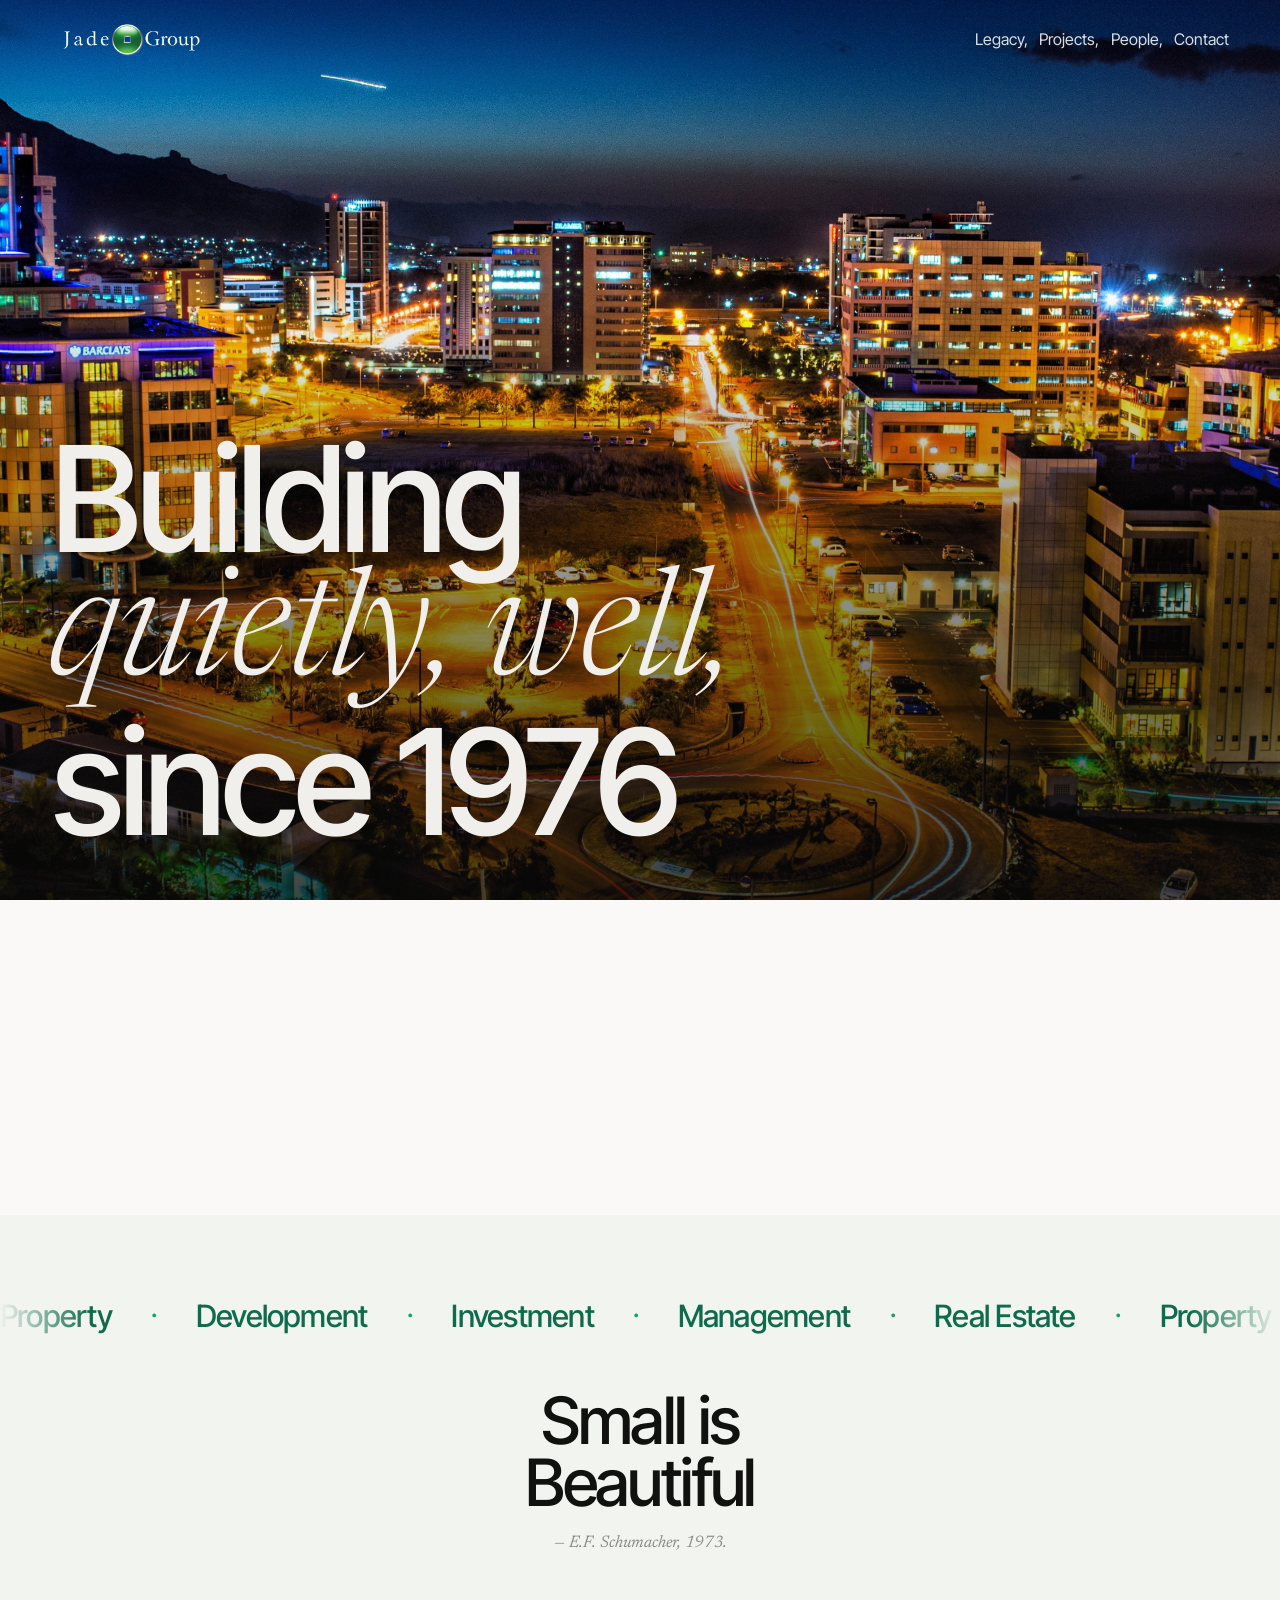
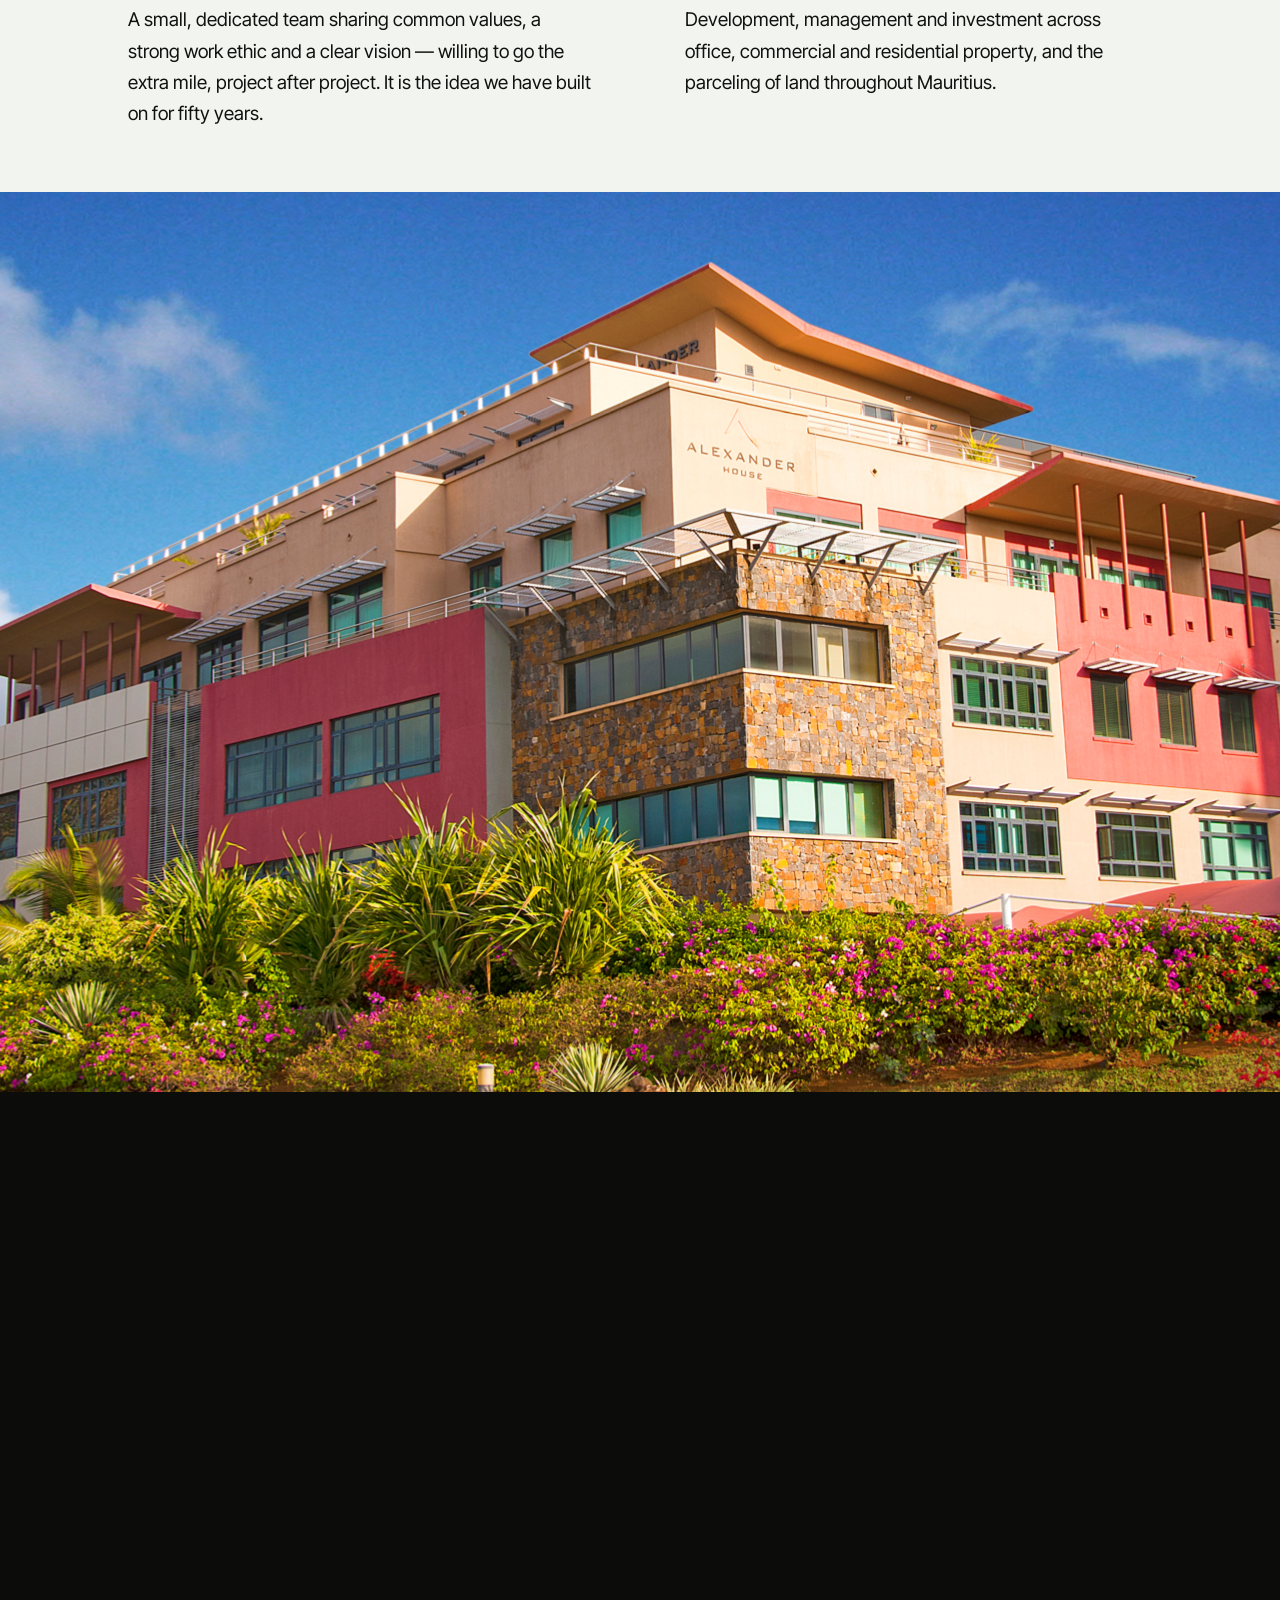
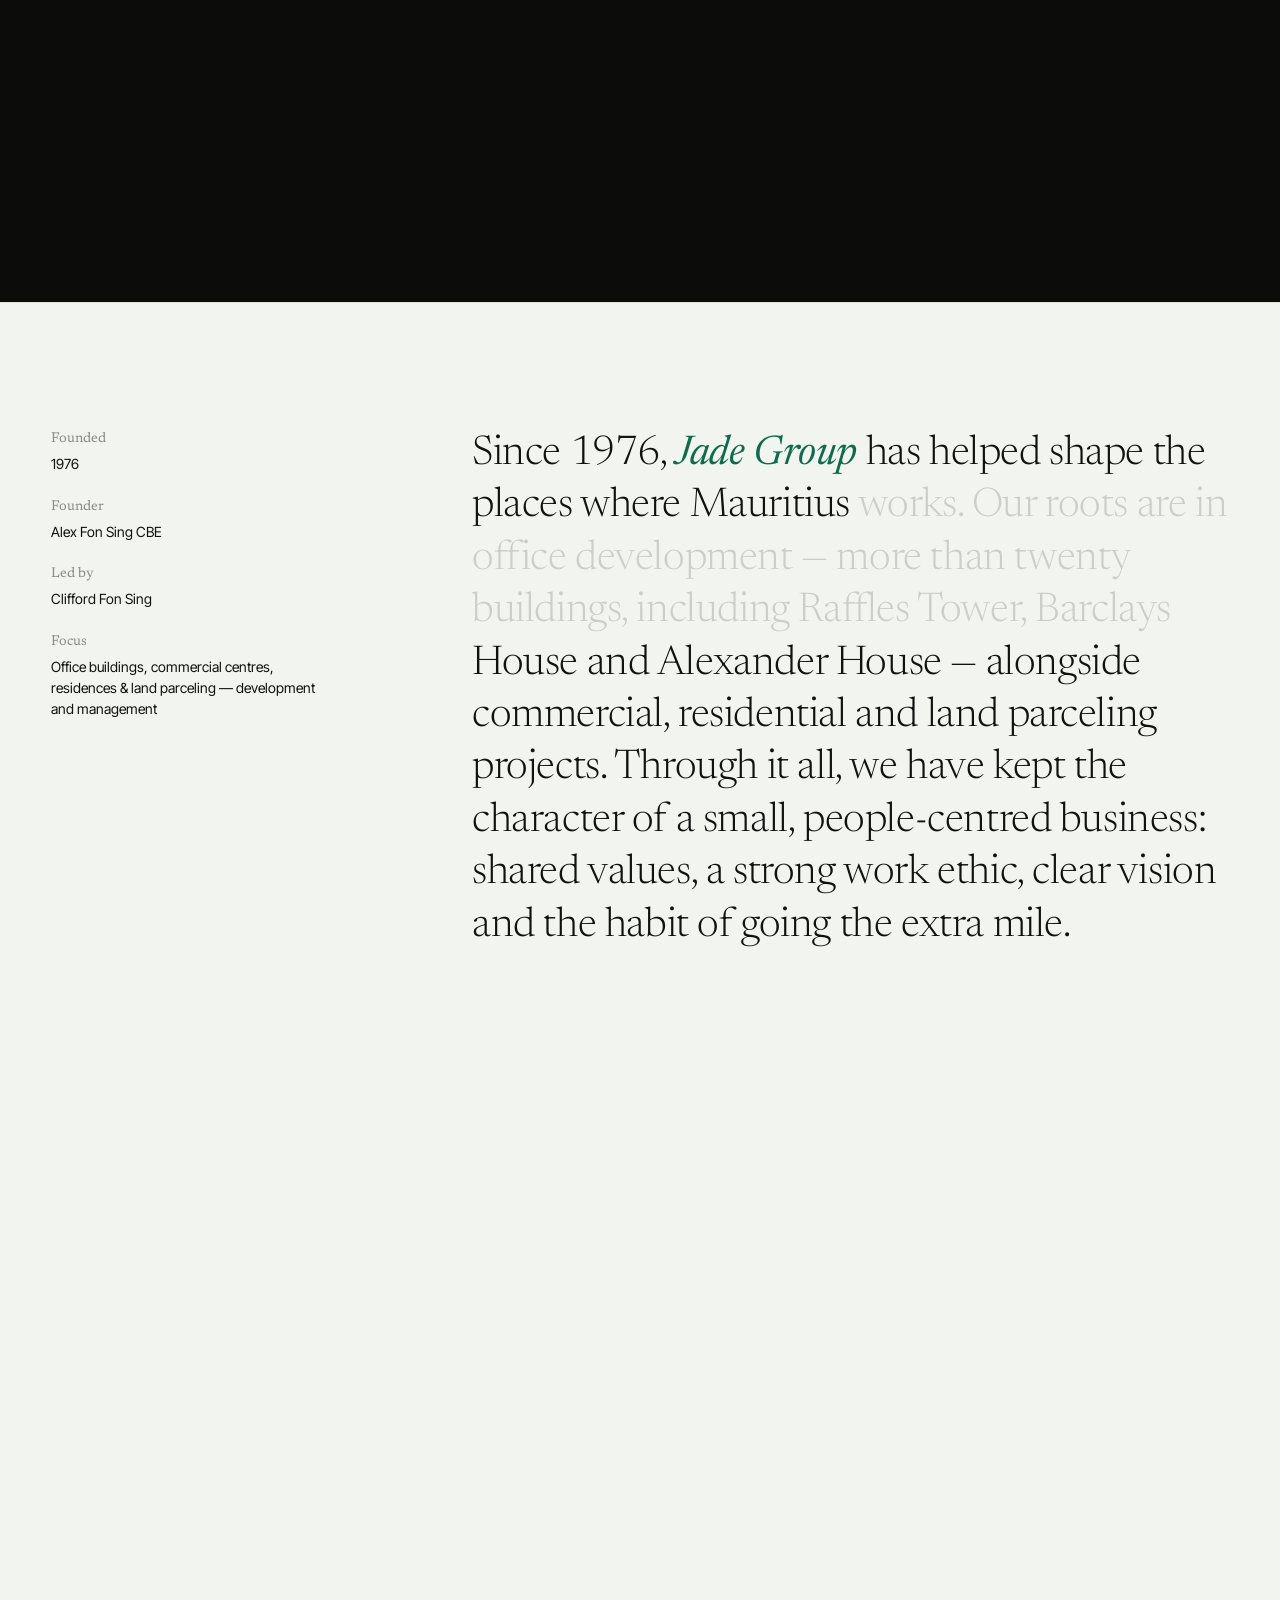
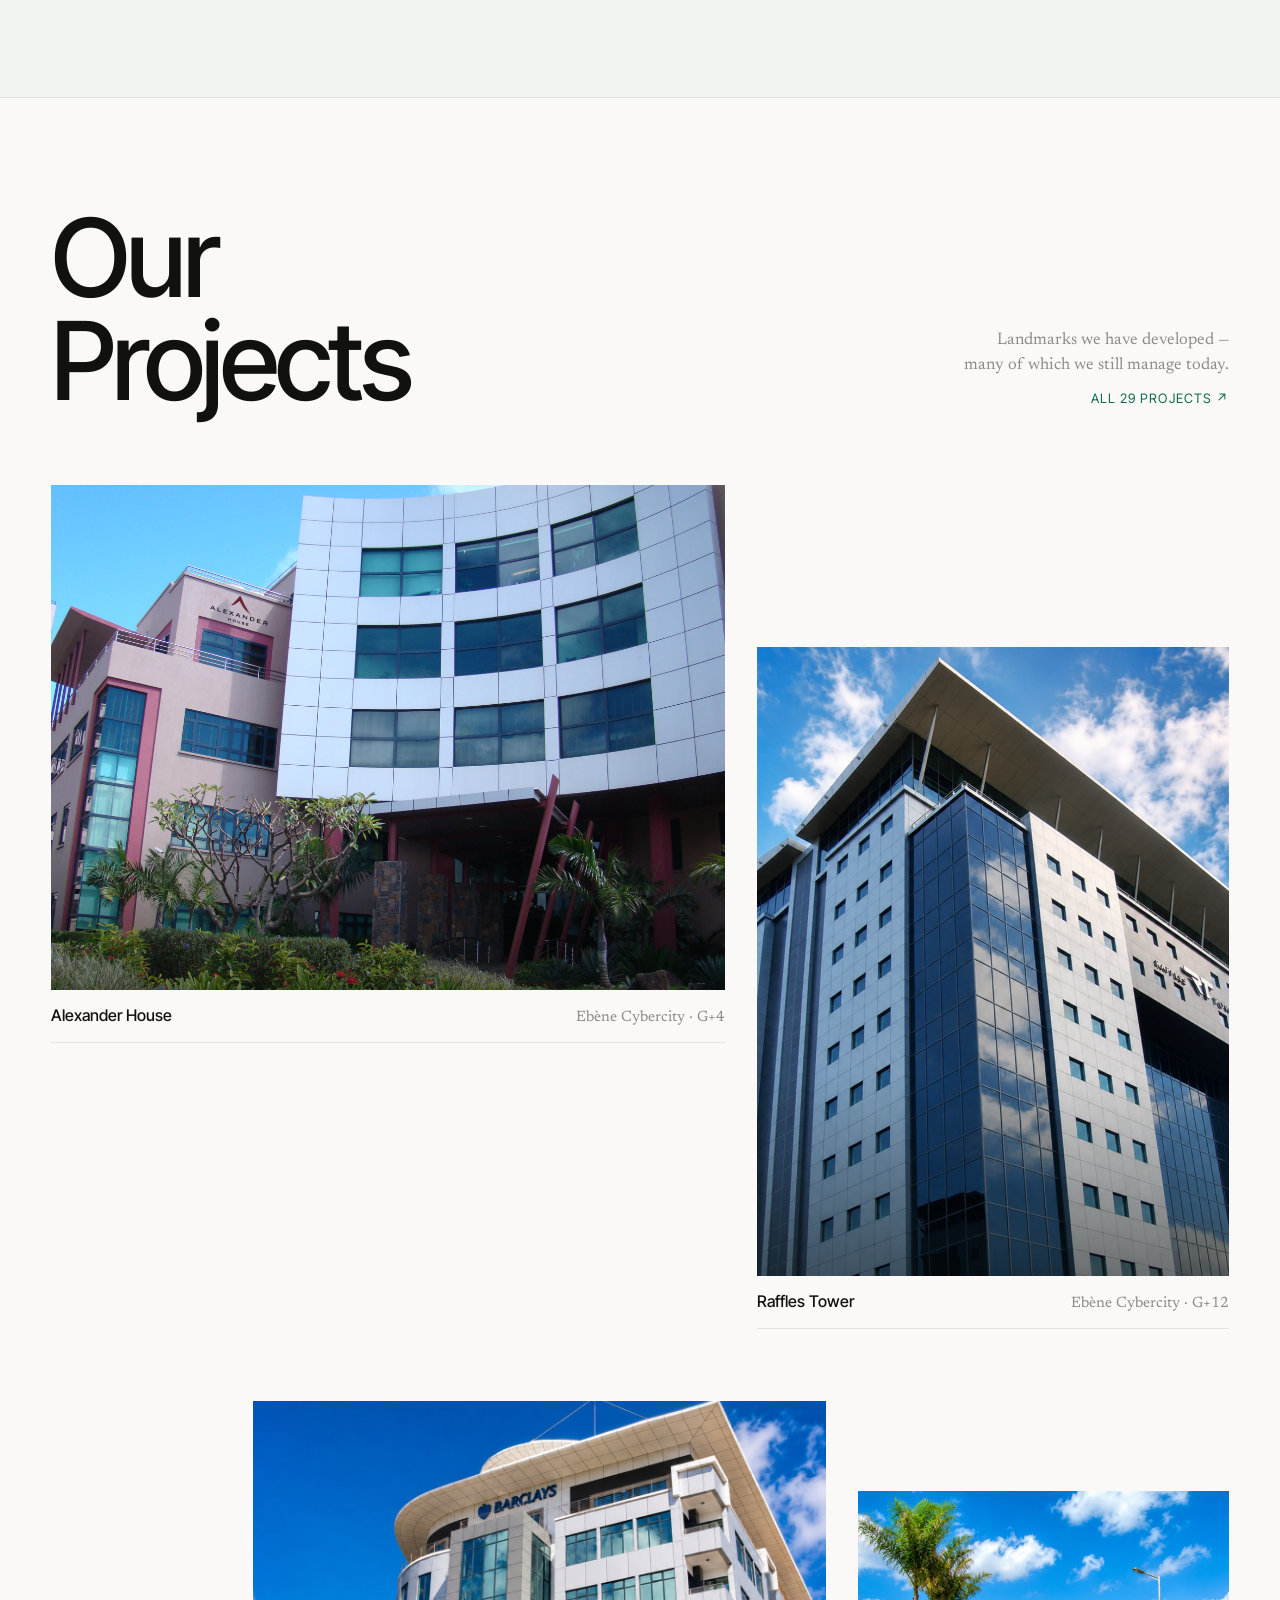
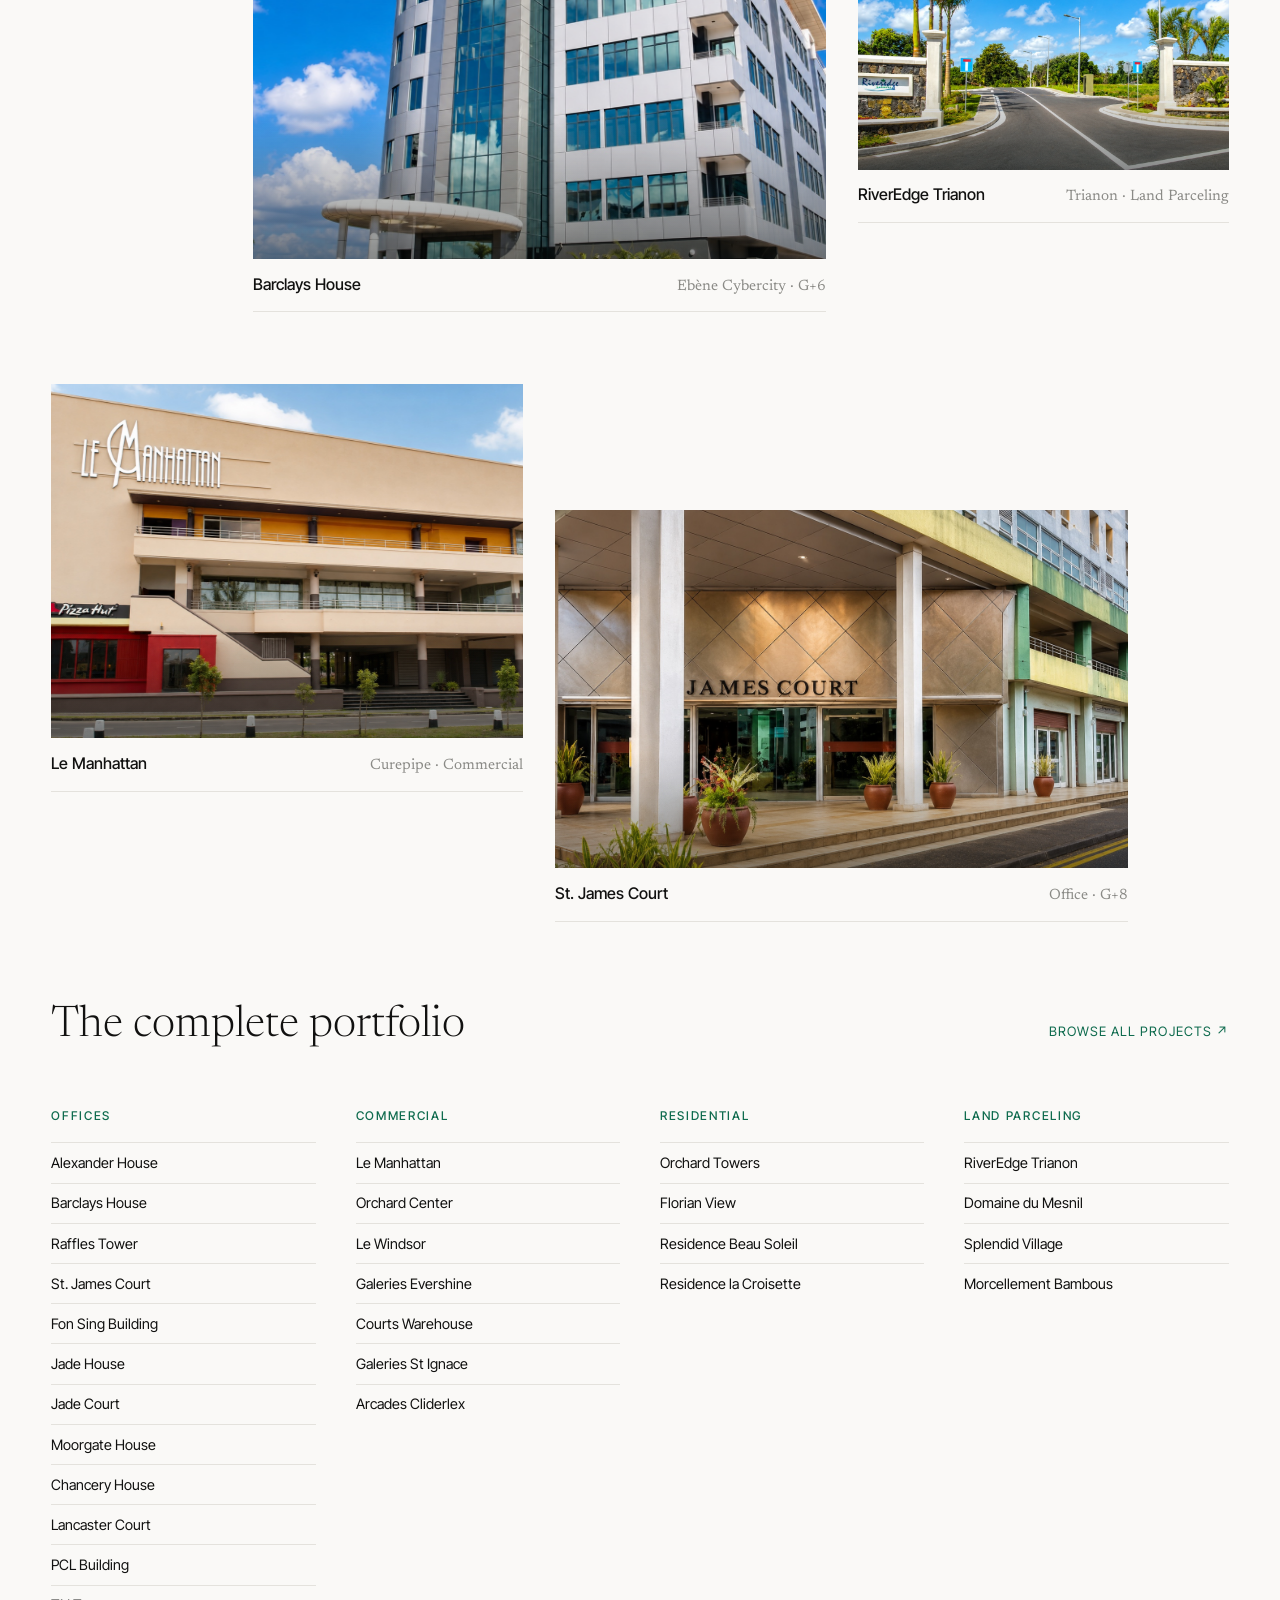
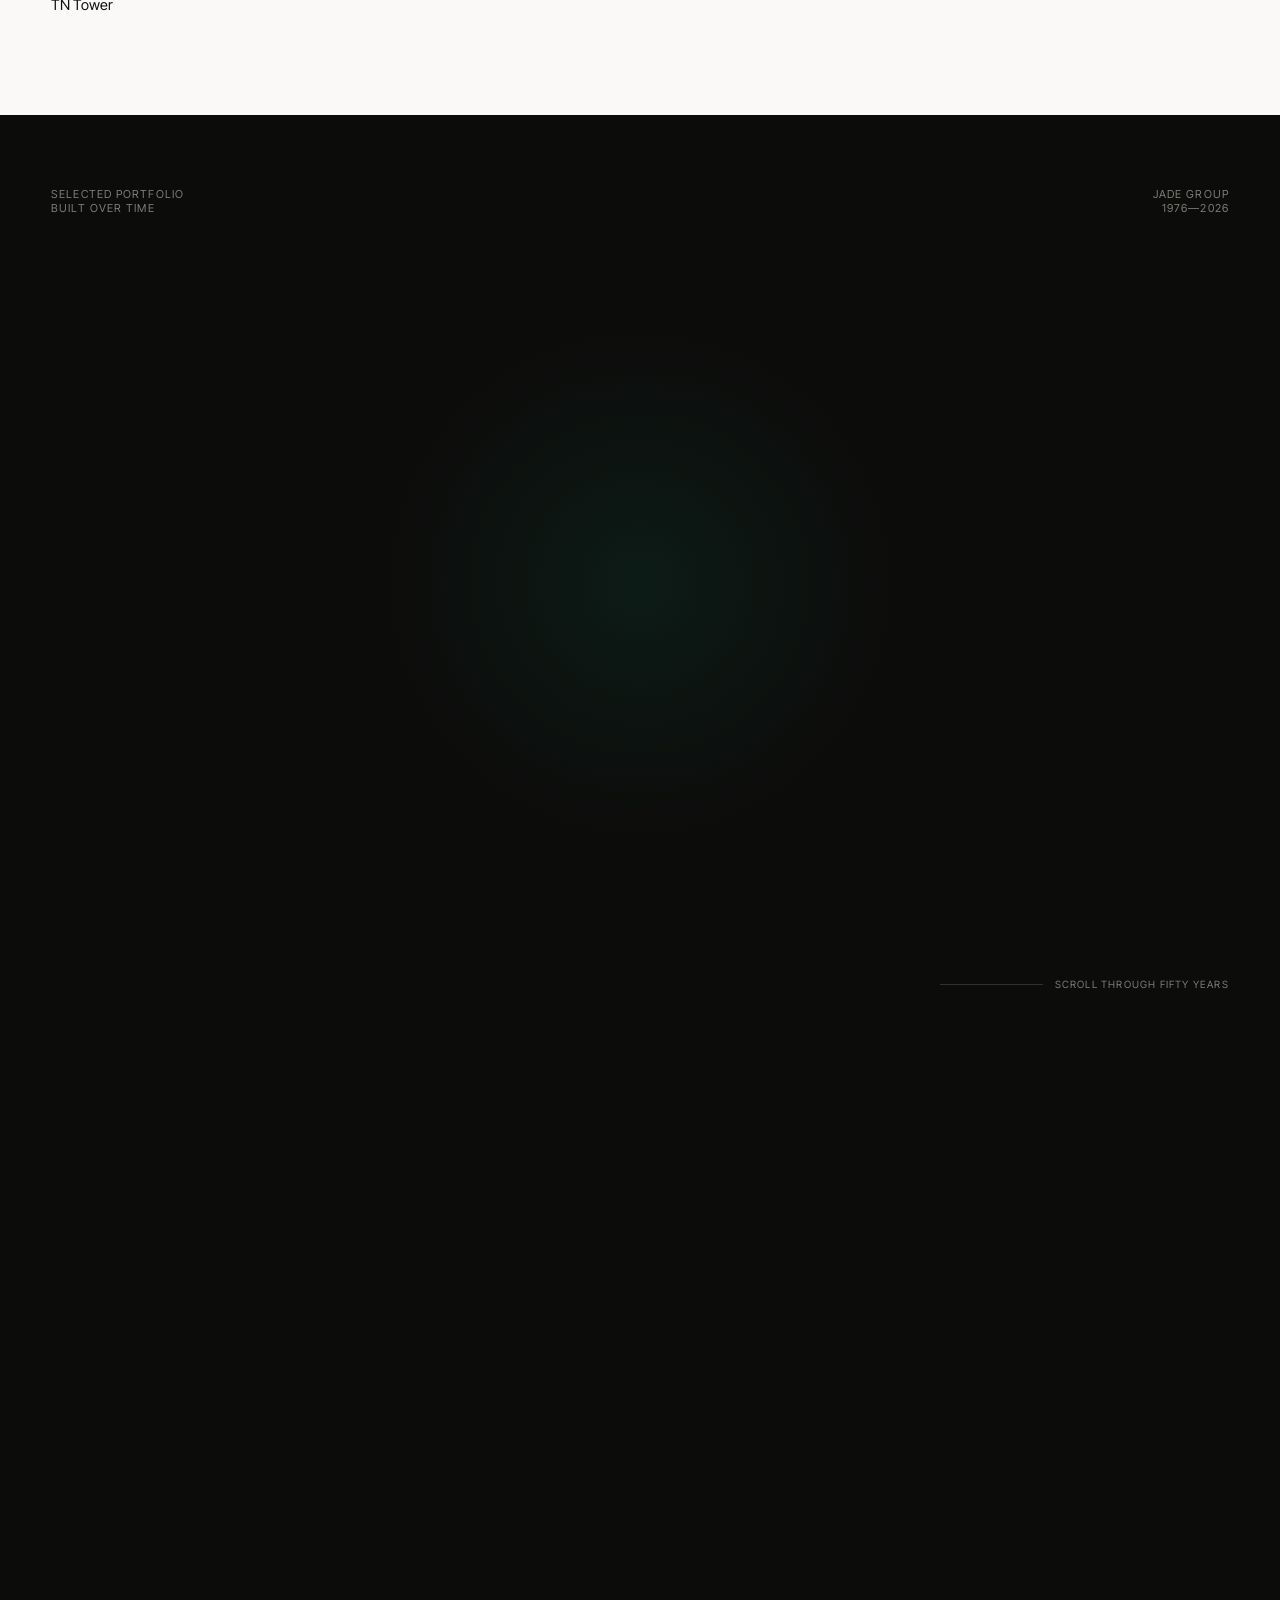
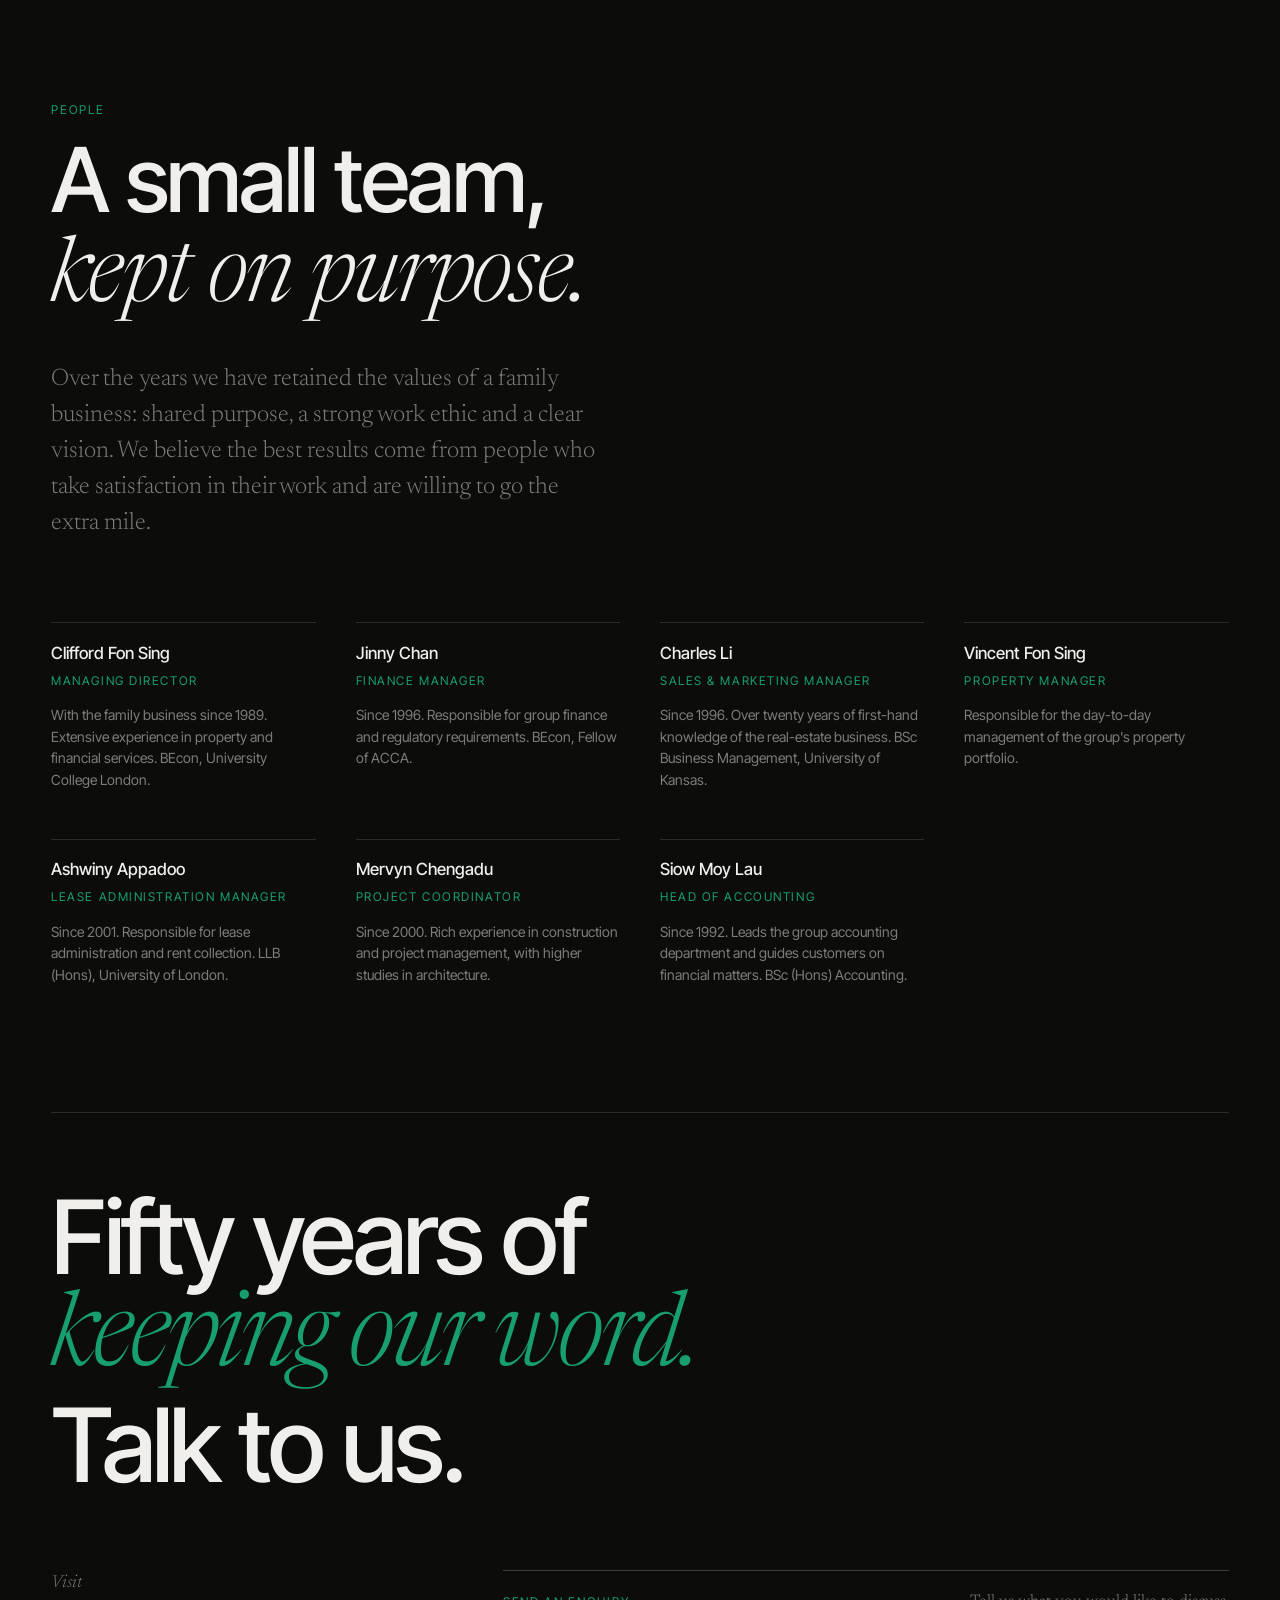
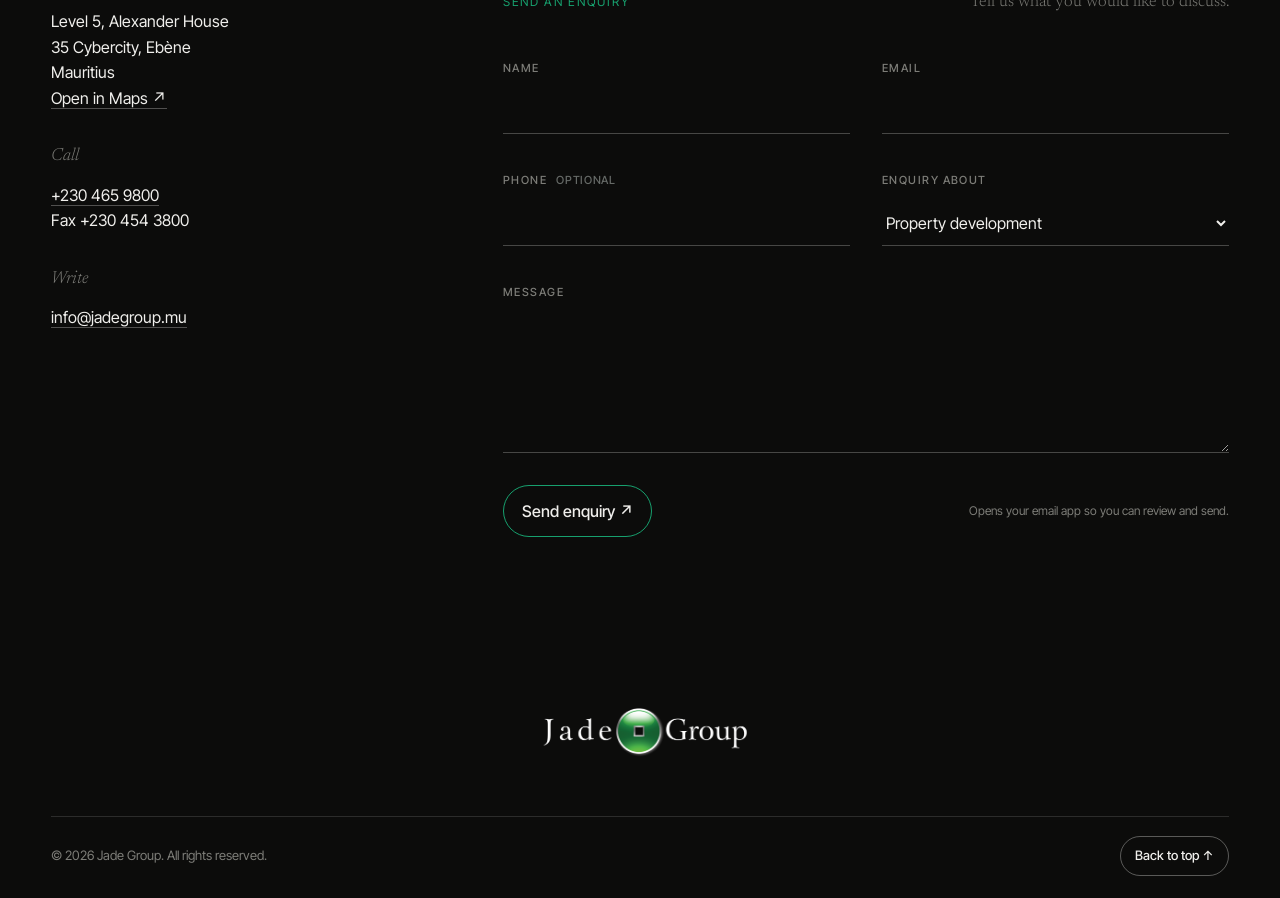
==== index.html @ 6abcefc2 "Refresh project lineup and portfolio" ====
<!DOCTYPE html>
<html lang="en">
<head>
  <meta charset="UTF-8">
  <meta name="viewport" content="width=device-width, initial-scale=1.0">
  <title>Jade Group — Property Development, Management &amp; Investment</title>
  <meta name="description" content="Jade Group has shaped the places where Mauritius works since 1976 — office towers, commercial centres, residences and land developments, built with care by a small, dedicated team.">

  <script>document.documentElement.classList.add("js");</script>

  <link rel="preconnect" href="https://fonts.googleapis.com">
  <link rel="preconnect" href="https://fonts.gstatic.com" crossorigin>
  <link href="https://fonts.googleapis.com/css2?family=Inter+Tight:wght@300;400;500;600&family=Newsreader:ital,opsz,wght@0,6..72,300;0,6..72,400;1,6..72,300;1,6..72,400&display=swap" rel="stylesheet">

  <link rel="stylesheet" href="css/style.css?v=20260726-3">
  <link rel="icon" href="img/favicon.svg?v=20260717-2" type="image/svg+xml">
</head>
<body id="top">

  <!-- ============ NAV ============ -->
  <header class="nav nav--dark">
    <a class="nav__brand" href="#top" aria-label="Jade Group — back to top">
      <img class="nav__logo nav__logo--light" src="img/brand/jade-group-white.png" alt="">
      <img class="nav__logo nav__logo--dark" src="img/brand/jade-group-dark.png" alt="Jade Group">
    </a>
    <nav class="nav__links" aria-label="Main">
      <a href="#legacy">Legacy,</a>
      <a href="#projects">Projects,</a>
      <a href="#people">People,</a>
      <a href="#contact">Contact</a>
    </nav>
  </header>

  <main>

    <!-- ============ HERO ============ -->
    <section class="hero" aria-label="Introduction">
      <div class="hero__sticky">
        <figure class="hero__media">
          <img class="hero__image hero__image--night" src="img/hero-ebene-night-interactive.jpg" alt="Ebène Cybercity at night, home to several Jade Group developments" fetchpriority="high">
          <img class="hero__image hero__image--day" src="img/hero-ebene-day.jpg" alt="" aria-hidden="true" decoding="async">
        </figure>
        <div class="hero__inner">
          <h1 class="hero__title">
            <span class="hero__line">Building</span>
            <span class="hero__line hero__line--serif">quietly, well,</span>
            <span class="hero__line">since 1976</span>
          </h1>
        </div>
      </div>
    </section>

    <!-- ============ MOTTO ============ -->
    <section class="motto" id="legacy">
      <div class="motto__marquee reveal" aria-label="Property, development, investment, management and real estate">
        <div class="motto__marquee-track">
          <div class="motto__marquee-set">
            <span>Property</span><i aria-hidden="true">·</i>
            <span>Development</span><i aria-hidden="true">·</i>
            <span>Investment</span><i aria-hidden="true">·</i>
            <span>Management</span><i aria-hidden="true">·</i>
            <span>Real Estate</span><i aria-hidden="true">·</i>
          </div>
          <div class="motto__marquee-set" aria-hidden="true">
            <span>Property</span><i>·</i>
            <span>Development</span><i>·</i>
            <span>Investment</span><i>·</i>
            <span>Management</span><i>·</i>
            <span>Real Estate</span><i>·</i>
          </div>
        </div>
      </div>
      <h2 class="motto__title reveal">Small is<br>Beautiful</h2>
      <p class="motto__attr reveal">— E.F. Schumacher, 1973.</p>
      <div class="motto__cols">
        <p class="motto__lead reveal">A small, dedicated team sharing common values, a strong work ethic and a clear vision — willing to go the extra mile, project after project. It is the idea we have built on for fifty years.</p>
        <p class="reveal">Development, management and investment across office, commercial and residential property, and the parceling of land throughout Mauritius.</p>
      </div>
    </section>

    <!-- ============ ALEXANDER HOUSE ============ -->
    <section class="legacy-visual" aria-label="Alexander House progressing from architectural blueprint to completed building">
      <div class="legacy-visual__sticky">
        <img
          class="legacy-visual__image legacy-visual__blueprint"
          src="img/legacy-alexander-house-blueprint-teal.png"
          alt=""
          aria-hidden="true"
          loading="lazy">
        <img
          class="legacy-visual__image legacy-visual__photo"
          src="img/legacy-alexander-house-day.jpg"
          alt="Alexander House in daylight in Ebène Cybercity"
          loading="lazy">
        <div class="legacy-visual__drawing-line" aria-hidden="true"></div>
      </div>
    </section>

    <!-- ============ LEGACY / META ============ -->
    <section class="legacy">
      <div class="legacy__meta reveal">
        <dl>
          <div><dt>Founded</dt><dd>1976</dd></div>
          <div><dt>Founder</dt><dd>Alex Fon Sing <abbr title="Commander of the Order of the British Empire">CBE</abbr></dd></div>
          <div><dt>Led by</dt><dd>Clifford Fon Sing</dd></div>
          <div><dt>Focus</dt><dd>Office buildings, commercial centres, residences &amp; land parceling — development and management</dd></div>
        </dl>
      </div>
      <p class="legacy__statement serif reveal" data-scroll-highlight>
        Since 1976, <em class="legacy__brand">Jade Group</em> has helped shape the places where Mauritius
        works. Our roots are in office development — more than twenty
        buildings, including Raffles Tower, Barclays House and Alexander
        House — alongside commercial, residential and land parceling
        projects. Through it all, we have kept the character of a small,
        people-centred business: shared values, a strong work ethic, clear
        vision and the habit of going the extra mile.
      </p>
    </section>

    <!-- ============ OUR PROJECTS ============ -->
    <section class="projects" id="projects">
      <header class="projects__head reveal">
        <h2>Our<br>Projects</h2>
        <p class="projects__note">Landmarks we have developed —<br>many of which we still manage today.<br><a class="projects__all" href="projects.html">All 29 projects ↗</a></p>
      </header>

      <div class="gallery">
        <a class="gallery__item reveal" href="project.html?p=alexander-house" style="--col: 1 / 8; --ar: 4/3;">
          <figure class="project-photo">
            <img src="img/projects/alexander-house-new-facade.jpg" alt="Alexander House façade with its new logo" loading="lazy">
          </figure>
          <div class="gallery__caption"><h3>Alexander House</h3><p>Ebène Cybercity · G+4</p></div>
        </a>

        <a class="gallery__item reveal" href="project.html?p=raffles-tower" style="--col: 8 / 13; --ar: 3/4; --push: 18vh;">
          <figure class="project-photo">
            <img src="img/projects/raffles-tower-blue-sky.jpg" alt="Raffles Tower beneath a bright blue sky" loading="lazy">
          </figure>
          <div class="gallery__caption"><h3>Raffles Tower</h3><p>Ebène Cybercity · G+12</p></div>
        </a>

        <a class="gallery__item reveal" href="project.html?p=barclays-house" style="--col: 3 / 9; --ar: 5/4;">
          <figure class="project-photo">
            <img src="img/projects/barclays-house-blue-sky.jpg" alt="Barclays House beneath a bright blue sky" loading="lazy">
          </figure>
          <div class="gallery__caption"><h3>Barclays House</h3><p>Ebène Cybercity · G+6</p></div>
        </a>

        <a class="gallery__item reveal" href="project.html?p=residence-trianon" style="--col: 9 / 13; --ar: 4/3; --push: 10vh;">
          <figure class="project-photo">
            <img src="img/projects/riveredge-trianon.jpg" alt="Entrance to RiverEdge Trianon" loading="lazy">
          </figure>
          <div class="gallery__caption"><h3>RiverEdge Trianon</h3><p>Trianon · Land Parceling</p></div>
        </a>

        <a class="gallery__item reveal" href="project.html?p=le-manhattan" style="--col: 1 / 6; --ar: 4/3;">
          <figure class="project-photo">
            <img src="img/projects/le-manhattan.jpg" alt="Le Manhattan commercial complex in Curepipe" loading="lazy">
          </figure>
          <div class="gallery__caption"><h3>Le Manhattan</h3><p>Curepipe · Commercial</p></div>
        </a>

        <a class="gallery__item reveal" href="project.html?p=st-james-court" style="--col: 6 / 12; --ar: 16/10; --push: 14vh;">
          <figure class="project-photo">
            <img src="img/projects/st-james-court-entrance.jpg" alt="Main entrance to St. James Court" loading="lazy">
          </figure>
          <div class="gallery__caption"><h3>St. James Court</h3><p>Office · G+8</p></div>
        </a>
      </div>

      <!-- Full index -->
      <div class="index reveal">
        <div class="index__titlerow">
          <h3 class="index__title">The complete portfolio</h3>
          <a class="index__all" href="projects.html">Browse all projects ↗</a>
        </div>
        <div class="index__grid">
          <div class="index__group">
            <h4>Offices</h4>
            <ul>
              <li><a href="project.html?p=alexander-house">Alexander House</a></li>
              <li><a href="project.html?p=barclays-house">Barclays House</a></li>
              <li><a href="project.html?p=raffles-tower">Raffles Tower</a></li>
              <li><a href="project.html?p=st-james-court">St. James Court</a></li>
              <li><a href="project.html?p=fon-sing-building">Fon Sing Building</a></li>
              <li><a href="project.html?p=jade-house">Jade House</a></li>
              <li><a href="project.html?p=jade-court">Jade Court</a></li>
              <li><a href="project.html?p=moorgate-house">Moorgate House</a></li>
              <li><a href="project.html?p=chancery-house">Chancery House</a></li>
              <li><a href="project.html?p=lancaster-court">Lancaster Court</a></li>
              <li><a href="project.html?p=pcl-building">PCL Building</a></li>
              <li><a href="project.html?p=tn-tower">TN Tower</a></li>
            </ul>
          </div>
          <div class="index__group">
            <h4>Commercial</h4>
            <ul>
              <li><a href="project.html?p=le-manhattan">Le Manhattan</a></li>
              <li><a href="project.html?p=orchard-center">Orchard Center</a></li>
              <li><a href="project.html?p=le-windsor">Le Windsor</a></li>
              <li><a href="project.html?p=galeries-evershine">Galeries Evershine</a></li>
              <li><a href="project.html?p=courts-warehouse">Courts Warehouse</a></li>
              <li><a href="project.html?p=galeries-st-ignace">Galeries St Ignace</a></li>
              <li><a href="project.html?p=arcades-cliderlex">Arcades Cliderlex</a></li>
            </ul>
          </div>
          <div class="index__group">
            <h4>Residential</h4>
            <ul>
              <li><a href="project.html?p=orchard-towers">Orchard Towers</a></li>
              <li><a href="project.html?p=florian-view">Florian View</a></li>
              <li><a href="project.html?p=residence-beau-soleil">Residence Beau Soleil</a></li>
              <li><a href="project.html?p=residence-la-croisette">Residence la Croisette</a></li>
            </ul>
          </div>
          <div class="index__group">
            <h4>Land Parceling</h4>
            <ul>
              <li><a href="project.html?p=residence-trianon">RiverEdge Trianon</a></li>
              <li><a href="project.html?p=domaine-du-mesnil">Domaine du Mesnil</a></li>
              <li><a href="project.html?p=splendid-village">Splendid Village</a></li>
              <li><a href="project.html?p=morcellement-bambous">Morcellement Bambous</a></li>
            </ul>
          </div>
        </div>
      </div>
    </section>

    <!-- ============ BUILT OVER TIME — scroll orbit ============ -->
    <section class="orbit" aria-labelledby="orbit-heading">
      <div class="orbit__sticky">
        <div class="orbit__topline" aria-hidden="true">
          <p>Selected portfolio<br>Built over time</p>
          <p>Jade Group<br>1976—2026</p>
        </div>

        <header class="orbit__founding">
          <p class="orbit__eyebrow">Where it began</p>
          <h2 id="orbit-heading">
            <span class="orbit__year">1976</span>
            <span class="orbit__title serif">Year of foundation</span>
          </h2>
        </header>

        <div class="orbit__square" aria-hidden="true">
          <img src="img/brand/jade-square.png" alt="">
        </div>

        <div class="orbit__ring" aria-hidden="true">
          <figure class="orbit__card"><img src="img/projects/alexander-house-night.jpg" alt="" loading="lazy"></figure>
          <figure class="orbit__card"><img src="img/projects/raffles-tower.jpg" alt="" loading="lazy"></figure>
          <figure class="orbit__card"><img src="img/projects/barclays-house.jpg" alt="" loading="lazy"></figure>
          <figure class="orbit__card"><img src="img/projects/moorgate-house.jpg" alt="" loading="lazy"></figure>
          <figure class="orbit__card"><img src="img/projects/orchard-center.jpg" alt="" loading="lazy"></figure>
          <figure class="orbit__card"><img src="img/projects/st-james-court.jpg" alt="" loading="lazy"></figure>
          <figure class="orbit__card"><img src="img/projects/orchard-towers.jpg" alt="" loading="lazy"></figure>
          <figure class="orbit__card"><img src="img/projects/residence-la-croisette.jpg" alt="" loading="lazy"></figure>
          <figure class="orbit__card"><img src="img/projects/burford-house.jpg" alt="" loading="lazy"></figure>
          <figure class="orbit__card"><img src="img/projects/kingsgate-tower.jpg" alt="" loading="lazy"></figure>
        </div>

        <div class="orbit__metrics" aria-label="Key figures">
          <p class="orbit__metric"><strong>50</strong><span class="serif">Years in<br>property</span></p>
          <p class="orbit__metric"><strong>30+</strong><span class="serif">Projects<br>delivered</span></p>
          <p class="orbit__metric"><strong>20+</strong><span class="serif">Office building<br>developments</span></p>
          <p class="orbit__metric"><strong>4</strong><span class="serif">Sectors<br>of activity</span></p>
        </div>

        <div class="orbit__progress" aria-hidden="true">
          <span class="orbit__progress-track"><i></i></span>
          <span>Scroll through fifty years</span>
        </div>
      </div>
    </section>

    <!-- ============ PEOPLE (dark) ============ -->
    <section class="people" id="people">
      <header class="people__head reveal">
        <p class="eyebrow eyebrow--light">People</p>
        <h2>A small team,<br><span class="serif people__serif">kept on purpose.</span></h2>
        <p class="people__intro serif">Over the years we have retained the values of a family business:
        shared purpose, a strong work ethic and a clear vision. We believe
        the best results come from people who take satisfaction in their
        work and are willing to go the extra mile.</p>
      </header>
      <ul class="team">
        <li class="team__member reveal">
          <h3>Clifford Fon Sing</h3><p class="team__role">Managing Director</p>
          <p class="team__bio">With the family business since 1989. Extensive experience in property and financial services. BEcon, University College London.</p>
        </li>
        <li class="team__member reveal">
          <h3>Jinny Chan</h3><p class="team__role">Finance Manager</p>
          <p class="team__bio">Since 1996. Responsible for group finance and regulatory requirements. BEcon, Fellow of ACCA.</p>
        </li>
        <li class="team__member reveal">
          <h3>Charles Li</h3><p class="team__role">Sales &amp; Marketing Manager</p>
          <p class="team__bio">Since 1996. Over twenty years of first-hand knowledge of the real-estate business. BSc Business Management, University of Kansas.</p>
        </li>
        <li class="team__member reveal">
          <h3>Vincent Fon Sing</h3><p class="team__role">Property Manager</p>
          <p class="team__bio">Responsible for the day-to-day management of the group's property portfolio.</p>
        </li>
        <li class="team__member reveal">
          <h3>Ashwiny Appadoo</h3><p class="team__role">Lease Administration Manager</p>
          <p class="team__bio">Since 2001. Responsible for lease administration and rent collection. LLB (Hons), University of London.</p>
        </li>
        <li class="team__member reveal">
          <h3>Mervyn Chengadu</h3><p class="team__role">Project Coordinator</p>
          <p class="team__bio">Since 2000. Rich experience in construction and project management, with higher studies in architecture.</p>
        </li>
        <li class="team__member reveal">
          <h3>Siow Moy Lau</h3><p class="team__role">Head of Accounting</p>
          <p class="team__bio">Since 1992. Leads the group accounting department and guides customers on financial matters. BSc (Hons) Accounting.</p>
        </li>
      </ul>
    </section>

    <!-- ============ CONTACT / CTA (dark) ============ -->
    <section class="contact" id="contact">
      <h2 class="contact__title">
        <span class="reveal">Fifty years of</span>
        <span class="serif reveal">keeping our word.</span>
        <span class="reveal">Talk to us.</span>
      </h2>
      <div class="contact__layout">
        <div class="contact__grid">
          <div class="contact__block reveal">
            <h3>Visit</h3>
            <p>Level 5, Alexander House<br>35 Cybercity, Ebène<br>Mauritius<br><a href="https://goo.gl/maps/3GuX9HXS3uhBaLi97" target="_blank" rel="noopener">Open in Maps ↗</a></p>
          </div>
          <div class="contact__block reveal">
            <h3>Call</h3>
            <p><a href="tel:+2304659800">+230 465 9800</a><br>Fax +230 454 3800</p>
          </div>
          <div class="contact__block reveal">
            <h3>Write</h3>
            <p><a href="mailto:info@jadegroup.mu">info@jadegroup.mu</a></p>
          </div>
        </div>

        <form class="contact__form reveal" action="mailto:info@jadegroup.mu" method="post" enctype="text/plain">
          <div class="contact__form-head">
            <p class="eyebrow eyebrow--light">Send an enquiry</p>
            <p class="serif">Tell us what you would like to discuss.</p>
          </div>
          <div class="contact__fields">
            <label class="contact__field">
              <span>Name</span>
              <input type="text" name="name" autocomplete="name" required>
            </label>
            <label class="contact__field">
              <span>Email</span>
              <input type="email" name="email" autocomplete="email" required>
            </label>
            <label class="contact__field">
              <span>Phone <small>Optional</small></span>
              <input type="tel" name="phone" autocomplete="tel">
            </label>
            <label class="contact__field">
              <span>Enquiry about</span>
              <select name="enquiry">
                <option value="Property development">Property development</option>
                <option value="Property management">Property management</option>
                <option value="Investment">Investment</option>
                <option value="Leasing">Leasing</option>
                <option value="General enquiry">General enquiry</option>
              </select>
            </label>
            <label class="contact__field contact__field--wide">
              <span>Message</span>
              <textarea name="message" rows="5" required></textarea>
            </label>
          </div>
          <div class="contact__actions">
            <button type="submit">Send enquiry ↗</button>
            <p>Opens your email app so you can review and send.</p>
          </div>
        </form>
      </div>
    </section>

  </main>

  <!-- ============ FOOTER ============ -->
  <footer class="footer">
    <img class="footer__logo" src="img/brand/jade-group-white.png" alt="Jade Group">
    <div class="footer__row">
      <p>© 2026 Jade Group. All rights reserved.</p>
      <a href="#top">Back to top ↑</a>
    </div>
  </footer>

  <script src="js/project-orbit.js?v=20260717-7"></script>
  <script src="js/main.js?v=20260726-3"></script>
</body>
</html>
---- css/style.css ----
/* ============================================================
   Jade Group — editorial one-pager
   Type: Inter Tight (grotesk display/UI) + Newsreader (serif)
   Palette: near-black on warm white, inverted dark close,
            jade green used sparingly as the only accent.
   ============================================================ */

:root {
  --ink: #111110;
  --paper: #faf9f7;
  --story-paper: #f1f4ef;
  --grey: #8a8a86;
  --line: #e4e2dd;
  --jade: #0f6b4e;
  --jade-bright: #17a06e;
  --dark: #0c0c0b;
  --dark-ink: #f0efec;
  --dark-grey: #7d7d78;

  --sans: "Inter Tight", "Helvetica Neue", Helvetica, Arial, sans-serif;
  --serif: "Newsreader", Georgia, "Times New Roman", serif;

  --gutter: clamp(1.25rem, 4vw, 4rem);
  --ease: cubic-bezier(0.22, 1, 0.36, 1);
}

* { margin: 0; padding: 0; box-sizing: border-box; }

html { scroll-behavior: smooth; }

body {
  font-family: var(--sans);
  font-weight: 400;
  background: var(--paper);
  color: var(--ink);
  line-height: 1.5;
  -webkit-font-smoothing: antialiased;
  text-rendering: optimizeLegibility;
}

img { max-width: 100%; display: block; }
a { color: inherit; }
abbr { text-decoration: none; }

a:focus-visible {
  outline: 2px solid var(--jade-bright);
  outline-offset: 0.3rem;
}

.serif { font-family: var(--serif); font-weight: 300; }

.eyebrow {
  font-size: 0.75rem;
  letter-spacing: 0.14em;
  text-transform: uppercase;
  color: var(--jade);
}
.eyebrow--light { color: var(--jade-bright); }

/* ---------- reveal-on-scroll ---------- */
.js .reveal {
  opacity: 0;
  transform: translateY(2.2rem);
  transition: opacity 0.9s var(--ease), transform 0.9s var(--ease);
  transition-delay: var(--d, 0s);
}
.js .reveal.in { opacity: 1; transform: none; }

@media (prefers-reduced-motion: reduce) {
  html { scroll-behavior: auto; }
  .reveal { opacity: 1; transform: none; transition: none; }
}

/* ---------- project photography ---------- */
.project-photo {
  position: relative;
  overflow: hidden;
  background: #14231e;
}
.project-photo img {
  position: absolute;
  inset: 0;
  width: 100%;
  height: 100%;
  object-fit: cover;
  transition: transform 0.8s var(--ease), filter 0.8s var(--ease);
}
.gallery .project-photo img {
  top: -1.5rem;
  bottom: auto;
  height: calc(100% + 3rem);
  transform: translate3d(0, var(--photo-shift, 0px), 0) scale(1.025);
  will-change: transform;
}
.project-photo::after {
  content: "";
  position: absolute;
  inset: auto 0 0;
  height: 32%;
  background: linear-gradient(to top, rgba(7, 12, 10, 0.48), transparent);
  pointer-events: none;
  z-index: 2;
}

/* ---------- photo placeholders (swap for real images) ---------- */
.placeholder {
  position: relative;
  overflow: hidden;
  background:
    radial-gradient(120% 90% at 15% 10%, rgba(23, 160, 110, 0.16), transparent 60%),
    radial-gradient(90% 120% at 90% 90%, rgba(15, 107, 78, 0.22), transparent 55%),
    linear-gradient(160deg, #191a19 0%, #10201a 55%, #0c0c0b 100%);
}
.placeholder::after {
  /* fine grain */
  content: "";
  position: absolute; inset: 0;
  background-image: url("data:image/svg+xml,%3Csvg xmlns='http://www.w3.org/2000/svg' width='140' height='140'%3E%3Cfilter id='n'%3E%3CfeTurbulence type='fractalNoise' baseFrequency='0.9' numOctaves='2'/%3E%3C/filter%3E%3Crect width='140' height='140' filter='url(%23n)' opacity='0.35'/%3E%3C/svg%3E");
  opacity: 0.18;
  mix-blend-mode: overlay;
  pointer-events: none;
}
.placeholder__label {
  position: absolute;
  left: 1.1rem; bottom: 1rem;
  font-size: 0.6875rem;
  letter-spacing: 0.12em;
  text-transform: uppercase;
  color: rgba(240, 239, 236, 0.5);
  border: 1px solid rgba(240, 239, 236, 0.18);
  padding: 0.35rem 0.6rem;
  border-radius: 2rem;
  z-index: 3;
}

/* ============================================================
   NAV
   ============================================================ */
.nav {
  position: fixed;
  inset: 0 0 auto 0;
  z-index: 100;
  display: flex;
  justify-content: space-between;
  align-items: center;
  padding: 1.1rem var(--gutter);
  color: var(--ink);
  transition: color 0.25s;
}
.nav--dark { color: #fff; text-shadow: 0 1px 0.8rem rgba(0, 0, 0, 0.5); }
.nav a { text-decoration: none; }
.nav__brand {
  position: relative;
  display: block;
  width: clamp(9.5rem, 12vw, 13rem);
  aspect-ratio: 500 / 137;
  line-height: 0;
}
.nav__logo {
  position: absolute;
  inset: 0;
  display: block;
  width: 100%;
  height: 100%;
  object-fit: contain;
  object-position: left center;
  transition: opacity 0.25s;
}
.nav__logo--light { opacity: 0; }
.nav__logo--dark { opacity: 1; }
.nav--dark .nav__logo--light { opacity: 1; }
.nav--dark .nav__logo--dark { opacity: 0; }
.nav__links {
  display: flex;
  gap: 0.7rem;
  font-size: clamp(1rem, 1.15vw, 1.2rem);
  line-height: 1;
}
.nav__links a { opacity: 0.85; transition: opacity 0.25s; }
.nav__links a:hover { opacity: 1; text-decoration: underline; text-underline-offset: 0.3em; }

/* ============================================================
   HERO
   ============================================================ */
.hero {
  position: relative;
  height: 135svh;
  min-height: 0;
  color: var(--dark-ink);
}
.hero__sticky {
  position: sticky;
  top: 0;
  height: 100svh;
  display: flex;
  flex-direction: column;
  justify-content: flex-end;
  overflow: hidden;
  isolation: isolate;
}
.hero__media {
  position: absolute; inset: 0;
  z-index: -1;
  overflow: hidden;
  --daylight-x: 50%;
  --daylight-y: 50%;
  --daylight-radius: clamp(8rem, 15vw, 15rem);
}
.hero__media .placeholder__label { left: auto; right: 1.1rem; top: 4.2rem; bottom: auto; }
.hero__media::before {
  /* legibility scrim */
  content: "";
  position: absolute; inset: 0;
  background: linear-gradient(
    to top,
    rgba(10, 10, 9, 0.76) 0%,
    rgba(10, 10, 9, 0.38) 42%,
    transparent 68%
  );
  z-index: 3;
}
.hero__media > .hero__image {
  position: absolute;
  inset: 0;
  width: 100%;
  height: 100%;
  z-index: 0;
  object-fit: cover;
  object-position: center var(--hero-pan, 0%);
  opacity: 1;
  pointer-events: none;
  will-change: object-position;
  transition: object-position 0.04s linear;
}
.hero__media > .hero__image--day {
  z-index: 4;
  opacity: 0;
  -webkit-mask-image: radial-gradient(
    circle var(--daylight-radius) at var(--daylight-x) var(--daylight-y),
    #000 0%,
    #000 56%,
    rgba(0, 0, 0, 0.82) 68%,
    transparent 100%
  );
  mask-image: radial-gradient(
    circle var(--daylight-radius) at var(--daylight-x) var(--daylight-y),
    #000 0%,
    #000 56%,
    rgba(0, 0, 0, 0.82) 68%,
    transparent 100%
  );
  transition: opacity 180ms ease-out, object-position 0.04s linear;
  will-change: opacity, object-position, -webkit-mask-image, mask-image;
}
.hero__sticky.is-daylight-active .hero__image--day {
  opacity: 1;
}
.hero__inner {
  padding: 0 var(--gutter);
  margin-bottom: 3rem;
  opacity: var(--hero-copy, 0);
  transform: translate3d(0, var(--hero-copy-y, 2rem), 0);
  will-change: opacity, transform;
}
.hero__title {
  font-size: clamp(3.2rem, 11.5vw, 11rem);
  line-height: 0.96;
  font-weight: 500;
  letter-spacing: -0.035em;
  text-wrap: balance;
}
.hero__line { display: block; }
.hero__line--serif {
  font-family: var(--serif);
  font-weight: 300;
  font-style: italic;
  letter-spacing: -0.01em;
}
/* ============================================================
   MOTTO — giant statement
   ============================================================ */
.motto {
  padding: clamp(3.5rem, 8vh, 6rem) var(--gutter) clamp(3rem, 7vh, 5rem);
  text-align: center;
  overflow: hidden;
  background: var(--story-paper);
}
.motto__marquee {
  width: calc(100% + (var(--gutter) * 2));
  margin: 0 calc(var(--gutter) * -1) clamp(2.5rem, 5vh, 4rem);
  overflow: hidden;
  color: var(--jade);
  -webkit-mask-image: linear-gradient(to right, transparent, #000 7%, #000 93%, transparent);
  mask-image: linear-gradient(to right, transparent, #000 7%, #000 93%, transparent);
}
.motto__marquee-track {
  display: flex;
  width: max-content;
  will-change: transform;
  animation: motto-marquee 24s linear infinite;
}
.motto__marquee-set {
  display: flex;
  flex: none;
  align-items: center;
  gap: clamp(1.5rem, 3vw, 3.5rem);
  padding-right: clamp(1.5rem, 3vw, 3.5rem);
  white-space: nowrap;
  font-size: clamp(1.2rem, 2.4vw, 2.6rem);
  font-weight: 500;
  letter-spacing: -0.025em;
}
.motto__marquee-set i {
  color: var(--jade-bright);
  font-family: var(--serif);
  font-size: 1.25em;
  font-style: normal;
  font-weight: 300;
}
@keyframes motto-marquee {
  to { transform: translateX(-50%); }
}
.motto__title {
  font-size: clamp(2.75rem, 5.1vw, 5.4rem);
  line-height: 0.95;
  font-weight: 500;
  letter-spacing: -0.04em;
}
.motto__attr {
  margin-top: 1.1rem;
  font-family: var(--serif);
  font-style: italic;
  color: var(--grey);
  font-size: 1.05rem;
}
.motto__cols {
  margin: 3rem auto 0;
  max-width: 64rem;
  display: grid;
  grid-template-columns: repeat(auto-fit, minmax(16rem, 1fr));
  gap: clamp(4rem, 7vw, 7rem);
  text-align: left;
  font-size: 1.18rem;
  line-height: 1.65;
  color: var(--ink);
}
.motto__lead {
  font-size: 1.18rem;
  color: var(--ink);
}

/* ============================================================
   LEGACY VISUAL — blueprint-to-built scroll sequence
   ============================================================ */
.legacy-visual {
  --photo-clip: 100%;
  --drawing-line-left: 0%;
  --drawing-line-opacity: 0;
  position: relative;
  width: 100%;
  height: 190svh;
  min-height: 36rem;
  background: var(--dark);
}
.legacy-visual__sticky {
  position: sticky;
  top: 0;
  width: 100%;
  height: 100svh;
  min-height: 36rem;
  overflow: hidden;
  background: #0b8588;
}
.legacy-visual__image {
  position: absolute;
  inset: -3rem 0 auto;
  width: 100%;
  height: calc(100% + 6rem);
  max-width: none;
  object-fit: cover;
  object-position: center 52%;
  transform: translate3d(0, var(--legacy-shift, 0px), 0) scale(1.015);
  will-change: transform, clip-path;
}
.legacy-visual__blueprint {
  z-index: 1;
}
.legacy-visual__photo {
  z-index: 2;
  clip-path: inset(0 var(--photo-clip) 0 0);
}
.legacy-visual__drawing-line {
  position: absolute;
  z-index: 3;
  top: 0;
  bottom: 0;
  left: var(--drawing-line-left);
  width: 1px;
  opacity: var(--drawing-line-opacity);
  background: rgba(198, 238, 255, 0.9);
  box-shadow:
    0 0 0 1px rgba(198, 238, 255, 0.16),
    0 0 24px 7px rgba(78, 196, 255, 0.3);
  transform: translateX(-50%);
  pointer-events: none;
}

/* ============================================================
   LEGACY — meta + serif statement
   ============================================================ */
.legacy {
  display: grid;
  grid-template-columns: minmax(14rem, 1fr) 2.2fr;
  gap: clamp(2rem, 6vw, 6rem);
  align-items: start;
  min-height: 155svh;
  padding: clamp(6rem, 14vh, 10rem) var(--gutter);
  border-top: 1px solid var(--line);
  background: var(--story-paper);
}
.legacy__meta { position: sticky; top: clamp(7rem, 16vh, 10rem); }
.legacy__meta dl { display: grid; gap: 1.4rem; font-size: 0.875rem; }
.legacy__meta dt {
  font-family: var(--serif);
  color: var(--grey);
  margin-bottom: 0.2rem;
}
.legacy__meta dd { max-width: 18rem; }
.legacy__statement {
  position: sticky;
  top: clamp(7rem, 16vh, 10rem);
  font-size: clamp(1.6rem, 3.2vw, 2.9rem);
  line-height: 1.28;
  letter-spacing: -0.01em;
  text-wrap: pretty;
}
.legacy__word {
  opacity: var(--word-opacity, 0.16);
  transition: opacity 90ms linear;
}
.legacy__brand {
  color: var(--jade);
  font-style: italic;
  font-weight: 400;
  white-space: nowrap;
}

/* ============================================================
   PROJECTS
   ============================================================ */
.projects { padding: clamp(5rem, 12vh, 10rem) 0 0; border-top: 1px solid var(--line); }
.projects__head {
  display: flex;
  justify-content: space-between;
  align-items: flex-end;
  gap: 2rem;
  flex-wrap: wrap;
  padding: 0 var(--gutter);
  margin-bottom: clamp(3rem, 8vh, 6rem);
}
.projects__head h2 {
  font-size: clamp(3rem, 8.5vw, 8.5rem);
  line-height: 0.95;
  font-weight: 500;
  letter-spacing: -0.035em;
}
.projects__note {
  font-family: var(--serif);
  color: var(--grey);
  font-size: 1.05rem;
  text-align: right;
}

.projects__all {
  display: inline-block;
  margin-top: 0.7rem;
  font-family: var(--sans);
  font-size: 0.8125rem;
  letter-spacing: 0.08em;
  text-transform: uppercase;
  color: var(--jade);
  text-decoration: none;
  border-bottom: 1px solid transparent;
  transition: border-color 0.25s;
}
.projects__all:hover { border-color: var(--jade); }

/* --- staggered gallery --- */
.gallery {
  display: grid;
  grid-template-columns: repeat(12, 1fr);
  column-gap: clamp(1rem, 2.5vw, 2.5rem);
  row-gap: clamp(3rem, 8vh, 6rem);
  padding: 0 var(--gutter);
}
.gallery__item {
  grid-column: var(--col);
  margin-top: var(--push, 0);
  display: block;
  text-decoration: none;
  color: inherit;
}
.gallery__item figure {
  aspect-ratio: var(--ar, 4/3);
}
.gallery__item:hover .placeholder { transform: scale(1.015); }
.gallery__item:hover .project-photo img { filter: saturate(1.1) contrast(1.025); }
.gallery__item:hover .gallery__caption h3 { color: var(--jade); }
.gallery__caption h3 { transition: color 0.25s; }
.gallery__caption {
  display: flex;
  justify-content: space-between;
  align-items: baseline;
  gap: 1rem;
  padding-top: 0.8rem;
  border-bottom: 1px solid var(--line);
  padding-bottom: 0.8rem;
}
.gallery__caption h3 { font-size: 1rem; font-weight: 500; }
.gallery__caption p { font-family: var(--serif); color: var(--grey); font-size: 0.9375rem; white-space: nowrap; }

/* --- full index --- */
.index { padding: clamp(3.5rem, 8vh, 6rem) var(--gutter) clamp(5rem, 10vh, 8rem); }
.index__title {
  font-family: var(--serif);
  font-weight: 300;
  font-size: clamp(1.8rem, 3.4vw, 2.8rem);
  margin-bottom: 3rem;
}
.index__grid {
  display: grid;
  grid-template-columns: repeat(auto-fit, minmax(13rem, 1fr));
  gap: 2.5rem;
}
.index__group h4 {
  font-size: 0.75rem;
  letter-spacing: 0.14em;
  text-transform: uppercase;
  color: var(--jade);
  margin-bottom: 1.1rem;
  font-weight: 500;
}
.index__titlerow {
  display: flex;
  justify-content: space-between;
  align-items: baseline;
  gap: 1.5rem;
  flex-wrap: wrap;
  margin-bottom: 3rem;
}
.index__titlerow .index__title { margin-bottom: 0; }
.index__all {
  font-size: 0.8125rem;
  letter-spacing: 0.08em;
  text-transform: uppercase;
  color: var(--jade);
  text-decoration: none;
  border-bottom: 1px solid transparent;
  transition: border-color 0.25s;
}
.index__all:hover { border-color: var(--jade); }
.index__group ul { list-style: none; }
.index__group li { border-top: 1px solid var(--line); font-size: 0.9rem; }
.index__group li a {
  display: block;
  padding: 0.55rem 0;
  text-decoration: none;
  color: inherit;
  transition: padding-left 0.3s var(--ease), color 0.3s;
}
.index__group li a:hover { padding-left: 0.6rem; color: var(--jade); }

/* ============================================================
   BUILT OVER TIME — sticky, scroll-scrubbed project orbit
   ============================================================ */
.orbit {
  position: relative;
  overflow: clip;
  background: var(--dark);
  color: var(--dark-ink);
  padding: clamp(5rem, 12vh, 9rem) var(--gutter);
}
.orbit__sticky { position: relative; }
.orbit__topline {
  display: flex;
  justify-content: space-between;
  gap: 2rem;
  margin-bottom: clamp(4rem, 10vh, 8rem);
  font-size: 0.6875rem;
  line-height: 1.2;
  letter-spacing: 0.1em;
  text-transform: uppercase;
  color: var(--dark-grey);
}
.orbit__topline p:last-child { text-align: right; }
.orbit__founding { text-align: center; }
.orbit__square {
  position: relative;
  width: clamp(6rem, 12vw, 10rem);
  aspect-ratio: 1;
  overflow: hidden;
  margin: 2rem auto;
}
.orbit__square img {
  position: absolute;
  left: 50%;
  top: 50%;
  width: 425%;
  max-width: none;
  height: auto;
  transform: translate(-50%, -50%);
}
.orbit__eyebrow {
  margin-bottom: 1rem;
  font-size: 0.6875rem;
  letter-spacing: 0.14em;
  text-transform: uppercase;
  color: var(--jade-bright);
}
.orbit__founding h2 { display: grid; line-height: 0.88; }
.orbit__year {
  font-size: clamp(5rem, 15vw, 13rem);
  font-weight: 400;
  letter-spacing: -0.065em;
}
.orbit__title {
  font-size: clamp(2rem, 5vw, 5rem);
  font-weight: 300;
  font-style: italic;
  letter-spacing: -0.03em;
}
.orbit__ring {
  display: grid;
  grid-template-columns: repeat(5, minmax(0, 1fr));
  gap: 0.5rem;
  margin: clamp(3rem, 8vh, 6rem) 0;
}
.orbit__card {
  position: relative;
  aspect-ratio: 4/3;
  overflow: hidden;
  background: #17231f;
}
.orbit__card img {
  width: 100%;
  height: 100%;
  object-fit: cover;
  filter: saturate(0.78) contrast(1.05);
}
.orbit__metrics {
  display: grid;
  grid-template-columns: repeat(4, minmax(0, 1fr));
  gap: 1rem;
  margin-top: clamp(4rem, 10vh, 8rem);
}
.orbit__metric { display: grid; align-content: start; line-height: 0.95; }
.orbit__metric strong {
  font-size: clamp(3.2rem, 7vw, 7rem);
  font-weight: 400;
  letter-spacing: -0.055em;
}
.orbit__metric span {
  margin-top: 0.55rem;
  color: #aaa9a4;
  font-size: clamp(1rem, 1.7vw, 1.5rem);
  line-height: 1.05;
}
.orbit__progress { display: none; }

.js .orbit { height: 340svh; padding: 0; }
.js .orbit__sticky {
  position: sticky;
  top: 0;
  height: 100svh;
  overflow: hidden;
  isolation: isolate;
  background:
    radial-gradient(circle at 50% 52%, rgba(15, 107, 78, 0.16), transparent 32%),
    var(--dark);
}
.js .orbit__topline {
  position: absolute;
  z-index: 40;
  inset: 4.6rem var(--gutter) auto;
  margin: 0;
}
.js .orbit__founding {
  position: absolute;
  z-index: 20;
  left: 50%;
  top: 50%;
  width: min(90vw, 70rem);
  opacity: 0;
  transform: translate(-50%, -50%);
  will-change: transform, opacity;
  isolation: isolate;
}
.js .orbit__square {
  position: absolute;
  z-index: 18;
  left: 50%;
  top: 50%;
  width: clamp(4rem, min(7.2vw, 10vh), 6rem);
  margin: 0;
  opacity: 0;
  filter: blur(2.5px);
  transform: translate(-50%, -50%) scale(0.82);
  will-change: transform, opacity;
}
.js .orbit__ring {
  position: absolute;
  z-index: 10;
  inset: 0;
  display: block;
  margin: 0;
  pointer-events: none;
}
.js .orbit__card {
  position: absolute;
  left: 50%;
  top: 50%;
  width: clamp(6.25rem, min(10vw, 16vh), 10rem);
  margin: 0;
  opacity: 0;
  box-shadow: 0 1rem 2.8rem rgba(0, 0, 0, 0.34);
  transform-origin: center;
  will-change: transform, opacity;
}
.js .orbit__metrics {
  position: absolute;
  z-index: 24;
  inset: 0;
  display: block;
  margin: 0;
  pointer-events: none;
}
.js .orbit__metric {
  position: absolute;
  left: 50%;
  top: 50%;
  width: min(88vw, 44rem);
  text-align: center;
  opacity: 0;
  transform: translate(-50%, -50%);
  transform-origin: center;
  will-change: transform, opacity;
}
.js .orbit__metric strong { font-size: clamp(6rem, 16vw, 14rem); }
.js .orbit__metric span {
  margin-top: -0.25rem;
  color: var(--dark-ink);
  font-size: clamp(2rem, 5vw, 5rem);
}
.js .orbit__progress {
  position: absolute;
  z-index: 40;
  right: var(--gutter);
  bottom: 1.4rem;
  display: flex;
  align-items: center;
  gap: 0.75rem;
  font-size: 0.625rem;
  letter-spacing: 0.12em;
  text-transform: uppercase;
  color: var(--dark-grey);
}
.orbit__progress-track {
  position: relative;
  display: block;
  width: clamp(4rem, 8vw, 8rem);
  height: 1px;
  overflow: hidden;
  background: rgba(240, 239, 236, 0.16);
}
.orbit__progress-track i {
  position: absolute;
  inset: 0;
  display: block;
  background: var(--jade-bright);
  transform: scaleX(0);
  transform-origin: left;
  will-change: transform;
}

/* ============================================================
   PEOPLE — dark
   ============================================================ */
.people {
  background: var(--dark);
  color: var(--dark-ink);
  padding: clamp(6rem, 14vh, 11rem) var(--gutter);
}
.people__head { max-width: 60rem; margin-bottom: clamp(4rem, 9vh, 7rem); }
.people__head h2 {
  font-size: clamp(2.8rem, 7vw, 6.5rem);
  line-height: 1;
  font-weight: 500;
  letter-spacing: -0.03em;
  margin-top: 1rem;
}
.people__serif { font-style: italic; font-weight: 300; }
.people__intro {
  margin-top: 2.2rem;
  font-size: clamp(1.15rem, 2vw, 1.5rem);
  color: var(--dark-grey);
  max-width: 34rem;
  line-height: 1.5;
}
.team {
  list-style: none;
  display: grid;
  grid-template-columns: repeat(4, minmax(0, 1fr));
  gap: 3rem 2.5rem;
  width: 100%;
}
.team__member {
  border-top: 1px solid rgba(240, 239, 236, 0.14);
  padding-top: 1.1rem;
}
.team__member h3 { font-size: 1.05rem; font-weight: 500; }
.team__role {
  font-size: 0.75rem;
  letter-spacing: 0.13em;
  text-transform: uppercase;
  color: var(--jade-bright);
  margin: 0.35rem 0 0.9rem;
}
.team__bio { font-size: 0.875rem; color: var(--dark-grey); line-height: 1.55; }

/* ============================================================
   CONTACT — dark
   ============================================================ */
.contact {
  background: var(--dark);
  color: var(--dark-ink);
  padding: 0 var(--gutter) clamp(6rem, 12vh, 10rem);
}
.contact__title {
  font-size: clamp(2.6rem, 8vw, 8rem);
  line-height: 1.02;
  font-weight: 500;
  letter-spacing: -0.035em;
  border-top: 1px solid rgba(240, 239, 236, 0.14);
  padding-top: clamp(4rem, 8vh, 6rem);
  margin-bottom: clamp(4rem, 8vh, 6rem);
}
.contact__title span { display: block; }
.contact__title .serif { font-style: italic; color: var(--jade-bright); font-weight: 300; }
.contact__grid {
  display: grid;
  align-content: start;
  gap: 2rem;
}
.contact__layout {
  display: grid;
  grid-template-columns: minmax(15rem, 0.65fr) minmax(0, 1.35fr);
  gap: clamp(3rem, 8vw, 8rem);
}
.contact__block h3 {
  font-family: var(--serif);
  font-weight: 300;
  font-style: italic;
  color: var(--dark-grey);
  font-size: 1.1rem;
  margin-bottom: 0.8rem;
}
.contact__block p { font-size: 1rem; line-height: 1.6; }
.contact__block a { text-decoration: none; border-bottom: 1px solid rgba(240,239,236,0.3); transition: border-color 0.25s; }
.contact__block a:hover { border-color: var(--jade-bright); }
.contact__form {
  border-top: 1px solid rgba(240, 239, 236, 0.22);
  padding-top: 1.2rem;
}
.contact__form-head {
  display: flex;
  justify-content: space-between;
  align-items: baseline;
  gap: 2rem;
  margin-bottom: 2.8rem;
}
.contact__form-head > p:last-child {
  color: var(--dark-grey);
  font-size: 1.05rem;
}
.contact__fields {
  display: grid;
  grid-template-columns: repeat(2, minmax(0, 1fr));
  gap: 2.4rem 2rem;
}
.contact__field {
  display: grid;
  gap: 0.75rem;
}
.contact__field > span {
  color: var(--dark-grey);
  font-size: 0.7rem;
  font-weight: 500;
  letter-spacing: 0.13em;
  text-transform: uppercase;
}
.contact__field small {
  margin-left: 0.35rem;
  color: #666a67;
  font-size: inherit;
  letter-spacing: 0.06em;
}
.contact__field input,
.contact__field select,
.contact__field textarea {
  width: 100%;
  border: 0;
  border-bottom: 1px solid rgba(240, 239, 236, 0.26);
  border-radius: 0;
  outline: 0;
  background: transparent;
  color: var(--dark-ink);
  font: inherit;
  line-height: 1.5;
  transition: border-color 0.25s;
}
.contact__field input,
.contact__field select { min-height: 2.8rem; }
.contact__field select {
  cursor: pointer;
  color-scheme: dark;
}
.contact__field textarea {
  min-height: 8rem;
  padding: 0.6rem 0;
  resize: vertical;
}
.contact__field input:focus,
.contact__field select:focus,
.contact__field textarea:focus { border-color: var(--jade-bright); }
.contact__field--wide { grid-column: 1 / -1; }
.contact__actions {
  display: flex;
  justify-content: space-between;
  align-items: center;
  gap: 1.5rem;
  margin-top: 2rem;
}
.contact__actions button {
  padding: 0.8rem 1.1rem;
  border: 1px solid var(--jade-bright);
  border-radius: 999px;
  background: transparent;
  color: var(--dark-ink);
  cursor: pointer;
  font: inherit;
  font-weight: 500;
  transition: background-color 0.25s, color 0.25s;
}
.contact__actions button:hover,
.contact__actions button:focus-visible {
  background: var(--jade-bright);
  color: var(--dark);
}
.contact__actions p {
  color: var(--dark-grey);
  font-size: 0.75rem;
}

/* ============================================================
   PROJECT LISTING PAGE (projects.html)
   ============================================================ */
.plist { padding: clamp(8rem, 18vh, 13rem) var(--gutter) clamp(5rem, 10vh, 8rem); }
.plist__head { margin-bottom: clamp(4rem, 9vh, 7rem); }
.plist__head h1 {
  font-size: clamp(3.4rem, 11vw, 11rem);
  line-height: 0.95;
  font-weight: 500;
  letter-spacing: -0.04em;
  margin-top: 1rem;
}
.plist__note { margin-top: 2rem; color: var(--grey); font-size: 1.15rem; line-height: 1.5; }

.plist__group { margin-bottom: clamp(3.5rem, 8vh, 6rem); }
.plist__cat {
  font-size: 0.75rem;
  letter-spacing: 0.14em;
  text-transform: uppercase;
  color: var(--jade);
  font-weight: 500;
  margin-bottom: 1.2rem;
}
.plist__count { color: var(--grey); margin-left: 0.35rem; }
.plist__row {
  display: grid;
  grid-template-columns: minmax(12rem, 1.4fr) 1fr auto;
  align-items: baseline;
  gap: 1.5rem;
  padding: 1.05rem 0;
  border-top: 1px solid var(--line);
  text-decoration: none;
  color: inherit;
  transition: padding-left 0.3s var(--ease);
}
.plist__group .plist__row:last-child { border-bottom: 1px solid var(--line); }
.plist__row:hover { padding-left: 0.8rem; }
.plist__name { font-size: clamp(1.1rem, 2vw, 1.5rem); font-weight: 500; letter-spacing: -0.01em; }
.plist__meta { color: var(--grey); font-size: 0.95rem; }
.plist__arrow { color: var(--grey); transition: color 0.25s, transform 0.3s var(--ease); }
.plist__row:hover .plist__arrow { color: var(--jade); transform: translate(0.15rem, -0.15rem); }
.plist__row:hover .plist__name { color: var(--jade); }

/* ============================================================
   PROJECT DETAIL PAGE (project.html)
   ============================================================ */
.pdetail { padding-top: clamp(7rem, 16vh, 11rem); }
.pdetail__head { padding: 0 var(--gutter); margin-bottom: clamp(3rem, 7vh, 5rem); }
.pdetail__crumb { margin-bottom: 2.2rem; font-size: 0.875rem; }
.pdetail__crumb a { color: var(--grey); text-decoration: none; transition: color 0.25s; }
.pdetail__crumb a:hover { color: var(--jade); }
.pdetail__head h1 {
  font-size: clamp(3rem, 9.5vw, 9.5rem);
  line-height: 0.98;
  font-weight: 500;
  letter-spacing: -0.04em;
  margin-top: 0.9rem;
  text-wrap: balance;
}
.pdetail__body {
  display: grid;
  grid-template-columns: minmax(14rem, 1fr) 2.2fr;
  gap: clamp(2rem, 6vw, 6rem);
  padding: 0 var(--gutter);
  margin-bottom: clamp(4rem, 9vh, 7rem);
}
.pdetail__meta dl { display: grid; gap: 1.4rem; font-size: 0.875rem; }
.pdetail__meta dt { font-family: var(--serif); color: var(--grey); margin-bottom: 0.2rem; }
.pdetail__meta dd { max-width: 18rem; }
.pdetail__meta a { color: inherit; text-decoration: none; border-bottom: 1px solid var(--line); transition: border-color 0.25s; }
.pdetail__meta a:hover { border-color: var(--jade); }
.pdetail__lead {
  font-size: clamp(1.5rem, 3vw, 2.6rem);
  line-height: 1.3;
  letter-spacing: -0.01em;
  text-wrap: pretty;
}
.pdetail__desc { margin-top: 1.8rem; color: var(--grey); max-width: 44rem; line-height: 1.65; }
.pdetail__features { margin-top: 2.6rem; }
.pdetail__features h2 {
  font-size: 0.75rem;
  letter-spacing: 0.14em;
  text-transform: uppercase;
  color: var(--jade);
  font-weight: 500;
  margin-bottom: 1rem;
}
.pdetail__features ul { list-style: none; max-width: 34rem; }
.pdetail__features li {
  padding: 0.55rem 0;
  border-top: 1px solid var(--line);
  font-size: 0.9rem;
}
.pdetail__features li:last-child { border-bottom: 1px solid var(--line); }
.pdetail__gallery {
  display: grid;
  grid-template-columns: 1.4fr 1fr;
  gap: clamp(1rem, 2.5vw, 2.5rem);
  padding: 0 var(--gutter);
}
.pdetail__gallery .placeholder:first-child { aspect-ratio: 16/10; }
.pdetail__gallery .placeholder:last-child { aspect-ratio: 4/5; align-self: end; }
.pdetail__gallery .project-photo:first-child { aspect-ratio: 16/10; }
.pdetail__gallery .project-photo:last-child { aspect-ratio: 4/5; align-self: end; }
.pdetail__gallery--single { grid-template-columns: 1fr; }
.pdetail__gallery--single .project-photo:first-child { aspect-ratio: 16/8.5; }
.pdetail__next {
  padding: clamp(4rem, 10vh, 8rem) var(--gutter) clamp(5rem, 10vh, 8rem);
  text-align: center;
}
.pdetail__next a {
  display: inline-block;
  margin-top: 1rem;
  font-size: clamp(2.2rem, 6vw, 5.5rem);
  font-weight: 500;
  letter-spacing: -0.03em;
  text-decoration: none;
  color: inherit;
  transition: color 0.25s;
}
.pdetail__next a:hover { color: var(--jade); }
.pdetail__next .serif { font-style: italic; font-weight: 300; }

/* ============================================================
   FOOTER
   ============================================================ */
.footer {
  background: var(--dark);
  color: var(--dark-ink);
  padding: clamp(2.5rem, 6vh, 5rem) var(--gutter) 1.4rem;
  overflow: hidden;
}
.footer__logo {
  display: block;
  width: clamp(12rem, 18vw, 18rem);
  height: auto;
  margin: 0 auto clamp(2.5rem, 6vh, 4.5rem);
  margin-inline: auto;
}
.footer__row {
  display: flex;
  justify-content: space-between;
  gap: 1rem;
  flex-wrap: wrap;
  border-top: 1px solid rgba(240, 239, 236, 0.14);
  margin-top: 2.2rem;
  padding-top: 1.2rem;
  font-size: 0.8125rem;
  color: var(--dark-grey);
  align-items: center;
}
.footer__row a {
  padding: 0.58rem 0.86rem;
  border: 1px solid rgba(240, 239, 236, 0.34);
  border-radius: 999px;
  color: var(--dark-ink);
  font-weight: 500;
  text-decoration: none;
  transition: background-color 0.25s, border-color 0.25s, color 0.25s;
}
.footer__row a:hover {
  border-color: var(--jade-bright);
  background: var(--jade-bright);
  color: var(--dark);
}

/* ============================================================
   RESPONSIVE
   ============================================================ */
@media (max-width: 900px) {
  .legacy {
    grid-template-columns: 1fr;
    min-height: auto;
  }
  .legacy__meta,
  .legacy__statement { position: static; }
  .legacy__meta dl { grid-template-columns: repeat(auto-fit, minmax(10rem, 1fr)); }
  .projects__note { text-align: left; }
  .pdetail__body { grid-template-columns: 1fr; }
  .pdetail__meta dl { grid-template-columns: repeat(auto-fit, minmax(10rem, 1fr)); }
  .team { grid-template-columns: repeat(2, minmax(0, 1fr)); }
  .contact__layout { grid-template-columns: 1fr; }
  .contact__grid { grid-template-columns: repeat(3, minmax(0, 1fr)); }
}

@media (max-width: 700px) {
  .hero {
    height: 100svh;
  }
  .hero__inner {
    opacity: 1;
    transform: none;
  }
  .hero__media > .hero__image--day { display: none; }

  .motto__cols {
    grid-template-columns: 1fr;
    gap: 2rem;
  }

  .legacy-visual {
    height: 165svh;
    min-height: 32rem;
  }
  .legacy-visual__sticky {
    min-height: 32rem;
  }
  .legacy-visual__image { object-position: 57% center; }

  .gallery { row-gap: 3.2rem; }
  .gallery__item { grid-column: 1 / -1 !important; margin-top: 0 !important; }
  .nav__links { font-size: 0.875rem; }
  /* the photo credit pill collides with the hero footer on small screens */
  .hero__media .placeholder__label { display: none; }
  .pdetail__gallery { grid-template-columns: 1fr; }
  .plist__row { grid-template-columns: 1fr auto; row-gap: 0.15rem; }
  .plist__meta { grid-column: 1 / -1; }
  .plist__arrow { grid-row: 1; grid-column: 2; }
  .orbit__ring { grid-template-columns: repeat(2, minmax(0, 1fr)); }
  .orbit__metrics { grid-template-columns: repeat(2, minmax(0, 1fr)); row-gap: 2.5rem; }
  .js .orbit { height: 330svh; }
  .js .orbit__ring,
  .js .orbit__metrics { display: block; }
  .js .orbit__card { width: clamp(4.8rem, 24vw, 7rem); }
  .js .orbit__topline { top: 5.8rem; }
  .js .orbit__progress { left: var(--gutter); right: auto; }
  .contact__grid { grid-template-columns: 1fr; }
}

@media (max-width: 520px) {
  .nav {
    display: grid;
    grid-template-columns: minmax(0, 1fr);
    gap: 0.3rem;
    padding-top: 0.8rem;
  }
  .nav__brand { width: clamp(8.5rem, 46vw, 10rem); }
  .nav__links {
    width: 100%;
    justify-content: space-between;
    gap: 0.35rem;
    padding-left: 0;
    font-size: 0.84rem;
  }
  .hero__inner { margin-bottom: 4.4rem; }
  .team,
  .contact__fields { grid-template-columns: 1fr; }
  .contact__field--wide { grid-column: auto; }
  .contact__form-head,
  .contact__actions { align-items: flex-start; flex-direction: column; }
}

@media (prefers-reduced-motion: reduce) {
  .motto__marquee-track { animation: none; }
  .motto__marquee-set[aria-hidden="true"] { display: none; }
  .legacy { min-height: auto; }
  .legacy__meta,
  .legacy__statement { position: static; }
  .legacy__word { opacity: 1; transition: none; }
  .hero { height: 100svh; }
  .hero__media > .hero__image { opacity: 1; }
  .hero__media > .hero__image--day { display: none; }
  .legacy-visual {
    height: 82svh;
    min-height: 32rem;
  }
  .legacy-visual__sticky {
    position: relative;
    height: 82svh;
    min-height: 32rem;
  }
  .legacy-visual__blueprint,
  .legacy-visual__drawing-line { display: none; }
  .legacy-visual__photo {
    clip-path: none;
    transform: scale(1.015);
    will-change: auto;
  }
  .gallery .project-photo img {
    top: 0;
    height: 100%;
    transform: none;
    will-change: auto;
  }
  .js .orbit { height: auto; padding: clamp(5rem, 12vh, 9rem) var(--gutter); }
  .js .orbit__sticky { position: relative; height: auto; overflow: visible; background: none; }
  .js .orbit__topline,
  .js .orbit__founding,
  .js .orbit__ring,
  .js .orbit__metrics {
    position: relative;
    inset: auto;
  }
  .js .orbit__topline { margin-bottom: clamp(4rem, 10vh, 8rem); }
  .js .orbit__founding { width: auto; transform: none; opacity: 1 !important; }
  .js .orbit__square {
    position: relative;
    z-index: auto;
    inset: auto;
    width: clamp(6rem, 12vw, 10rem);
    margin: 2rem auto;
    opacity: 1 !important;
    transform: none;
    will-change: auto;
  }
  .js .orbit__ring {
    display: grid;
    grid-template-columns: repeat(5, minmax(0, 1fr));
    gap: 0.5rem;
    margin: clamp(3rem, 8vh, 6rem) 0;
  }
  .js .orbit__card {
    position: relative;
    inset: auto;
    width: auto;
    opacity: 1 !important;
    transform: none !important;
    box-shadow: none;
    will-change: auto;
  }
  .js .orbit__metrics {
    display: grid;
    grid-template-columns: repeat(4, minmax(0, 1fr));
    gap: 1rem;
    margin-top: clamp(4rem, 10vh, 8rem);
  }
  .js .orbit__metric {
    position: relative;
    inset: auto;
    width: auto;
    text-align: left;
    opacity: 1 !important;
    transform: none !important;
    will-change: auto;
  }
  .js .orbit__metric strong { font-size: clamp(3.2rem, 7vw, 7rem); }
  .js .orbit__metric span { margin-top: 0.55rem; color: #aaa9a4; font-size: clamp(1rem, 1.7vw, 1.5rem); }
  .js .orbit__progress { display: none; }
}

@media (max-width: 700px) and (prefers-reduced-motion: reduce) {
  .js .orbit__ring,
  .js .orbit__metrics { grid-template-columns: repeat(2, minmax(0, 1fr)); }
}
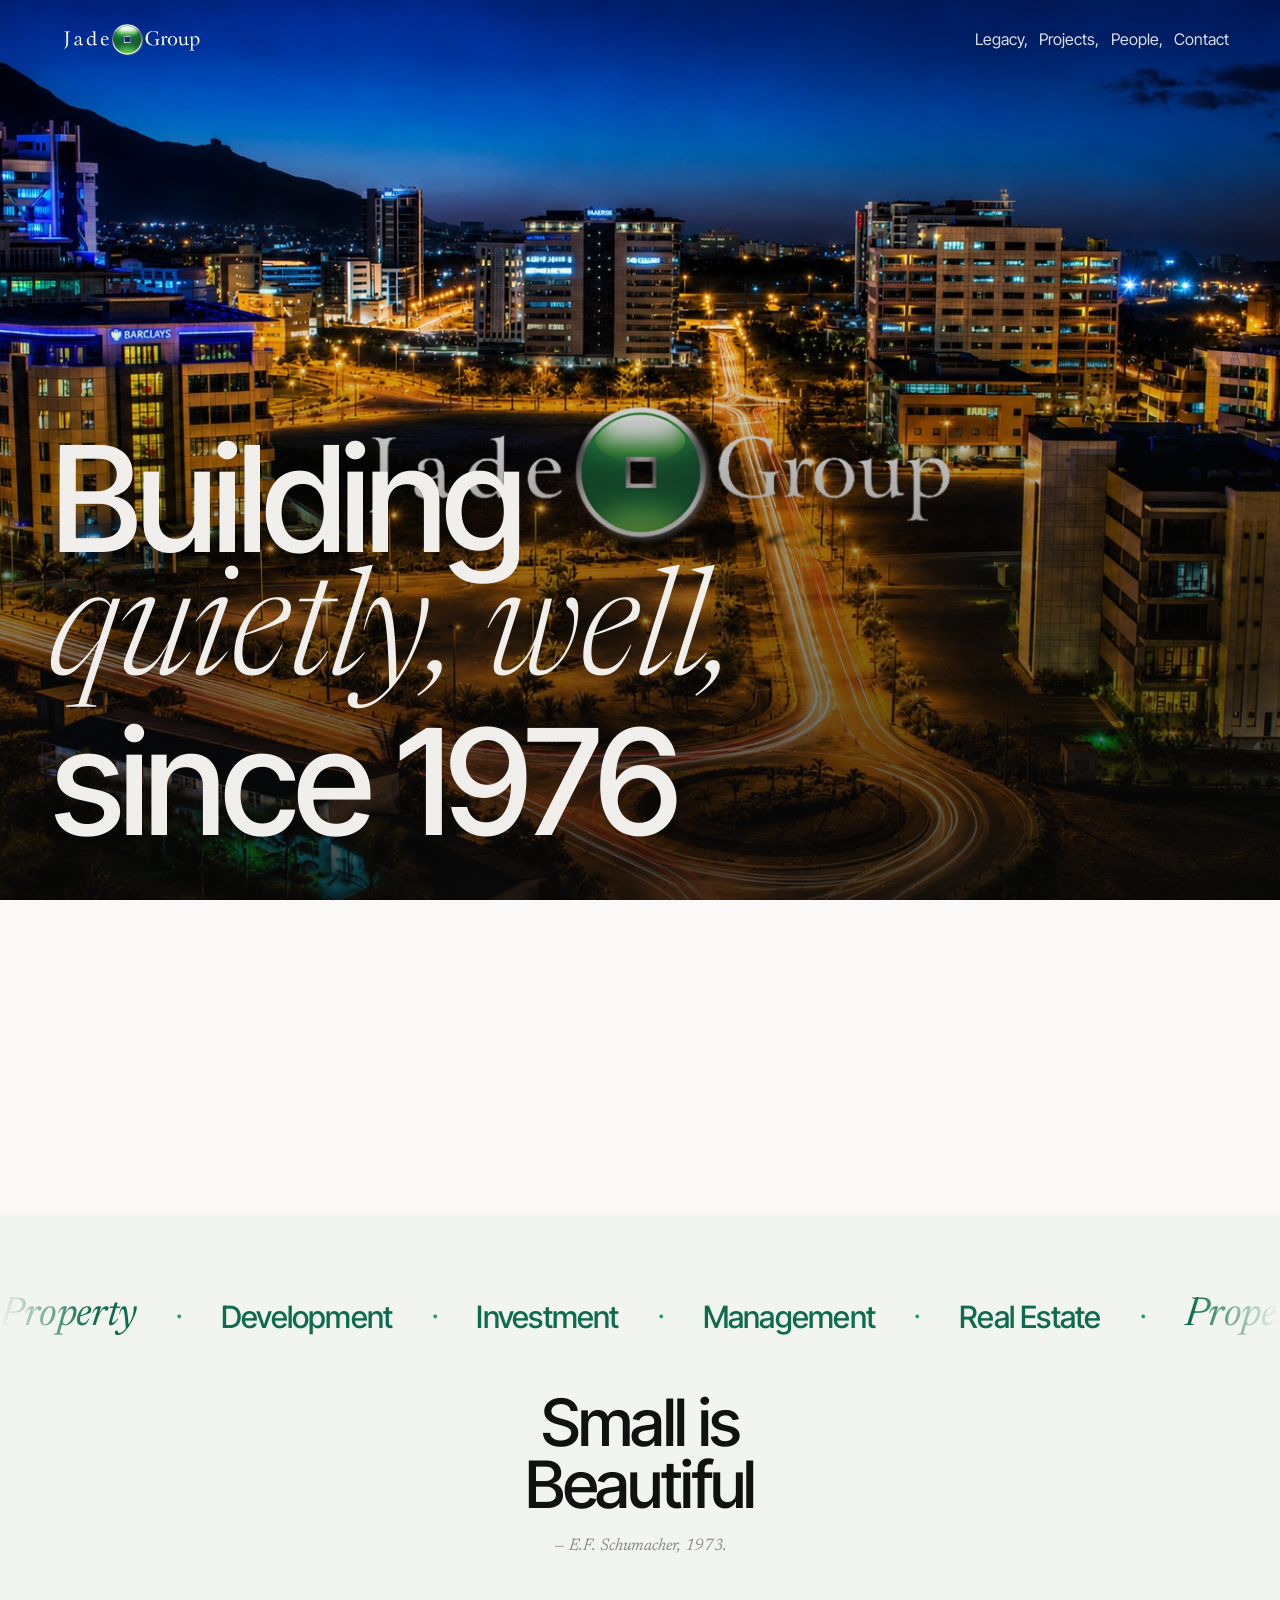
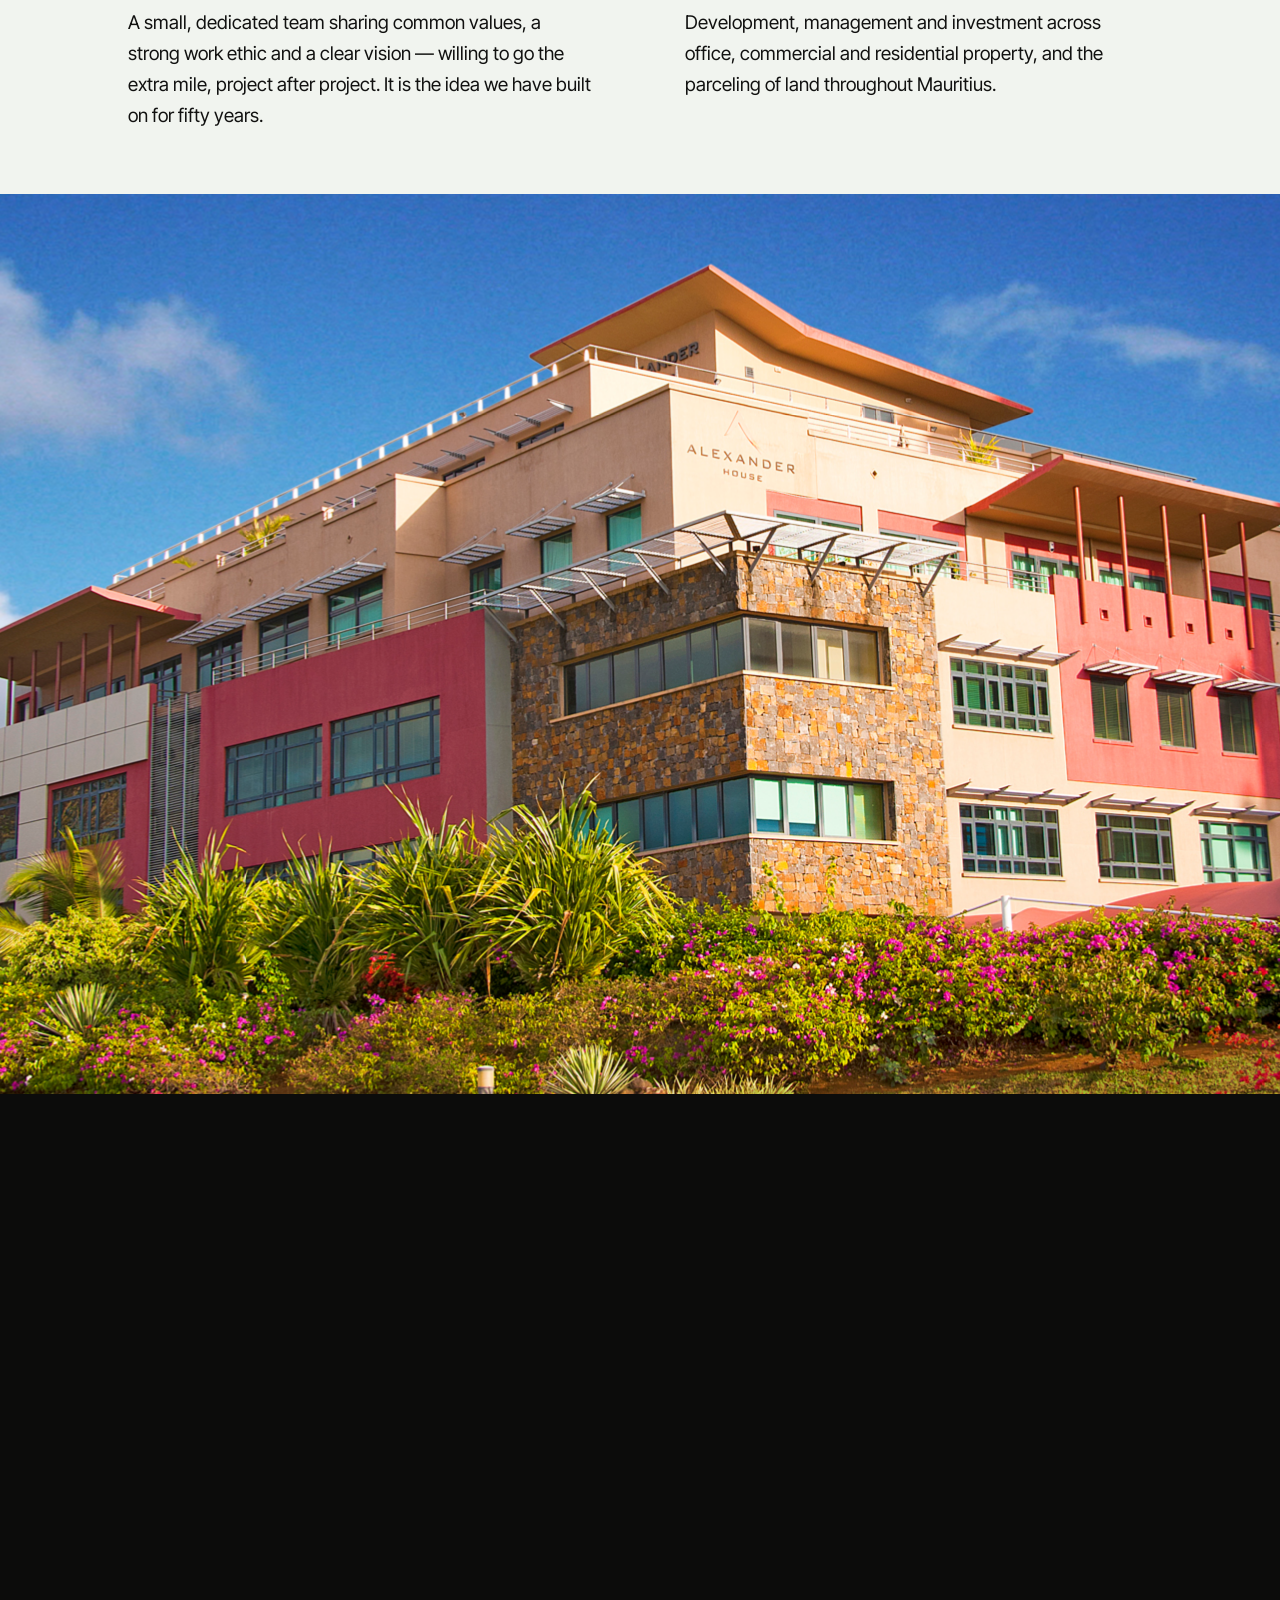
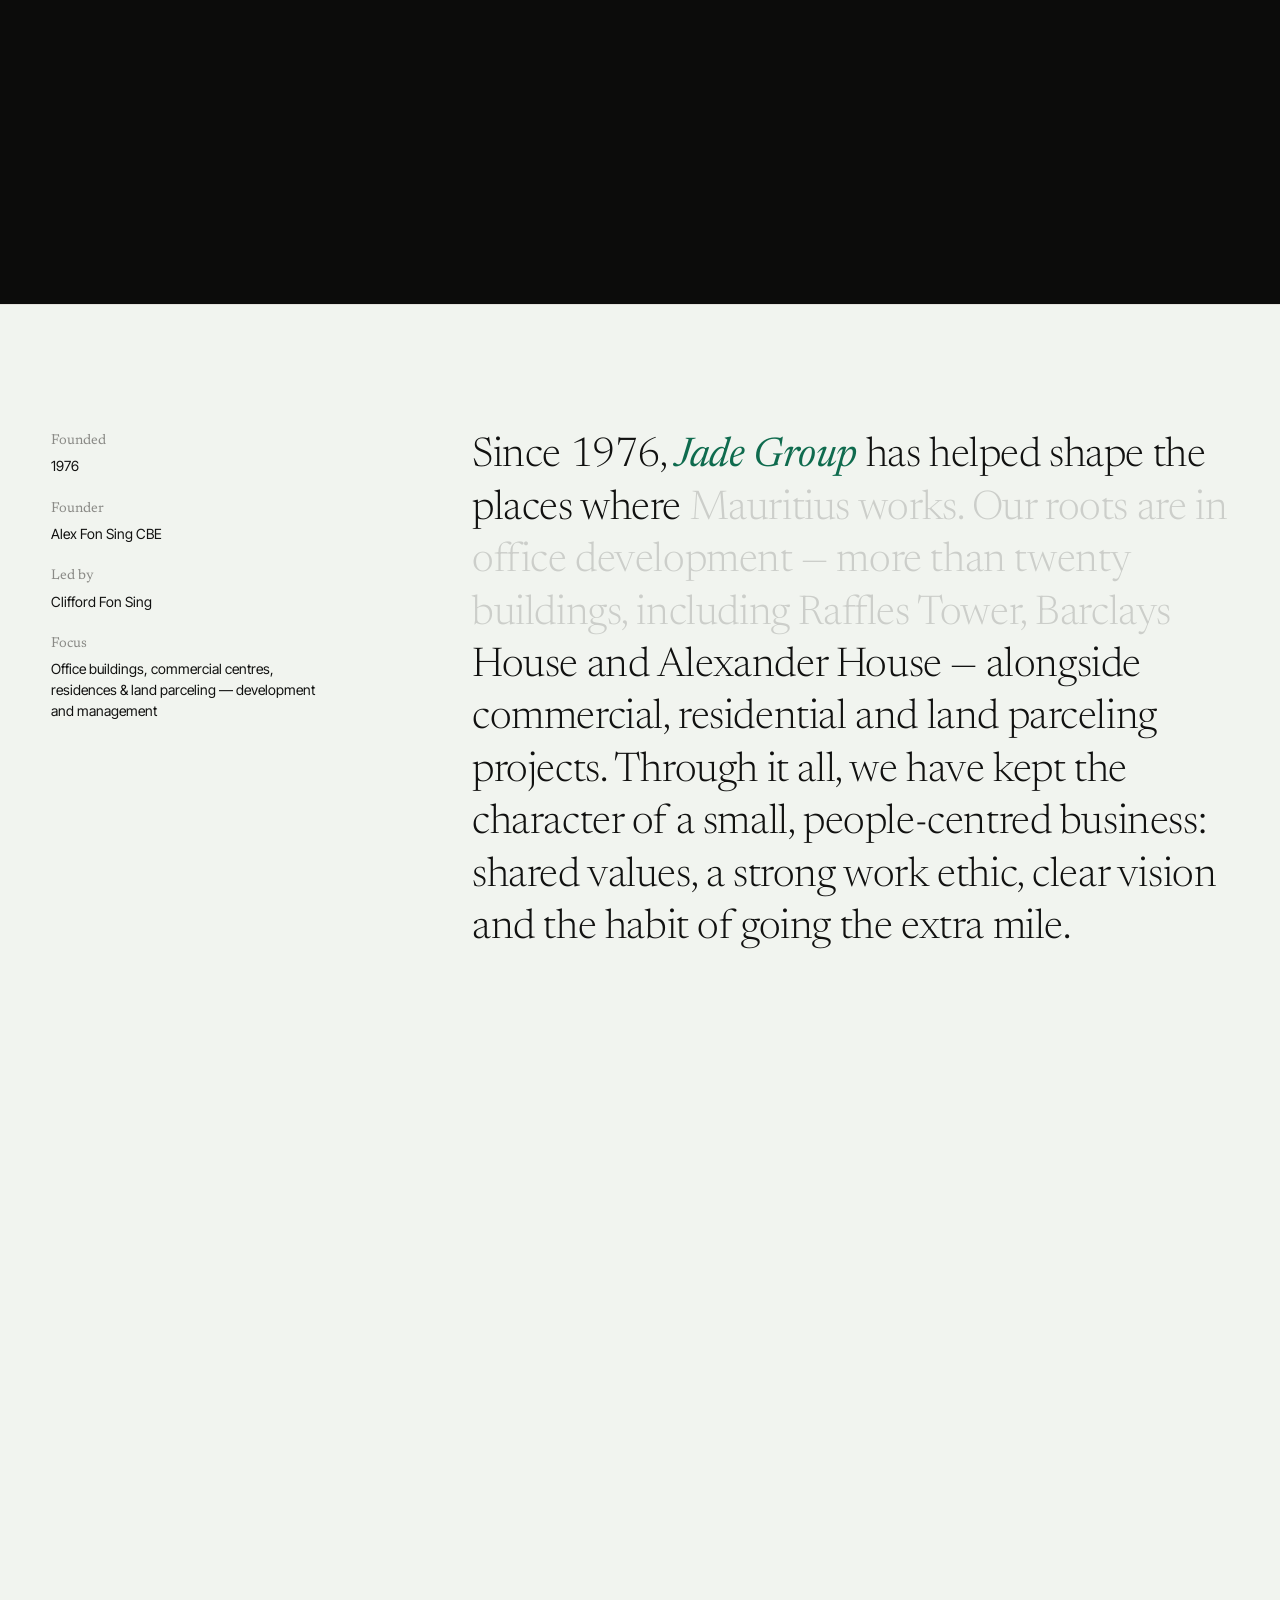
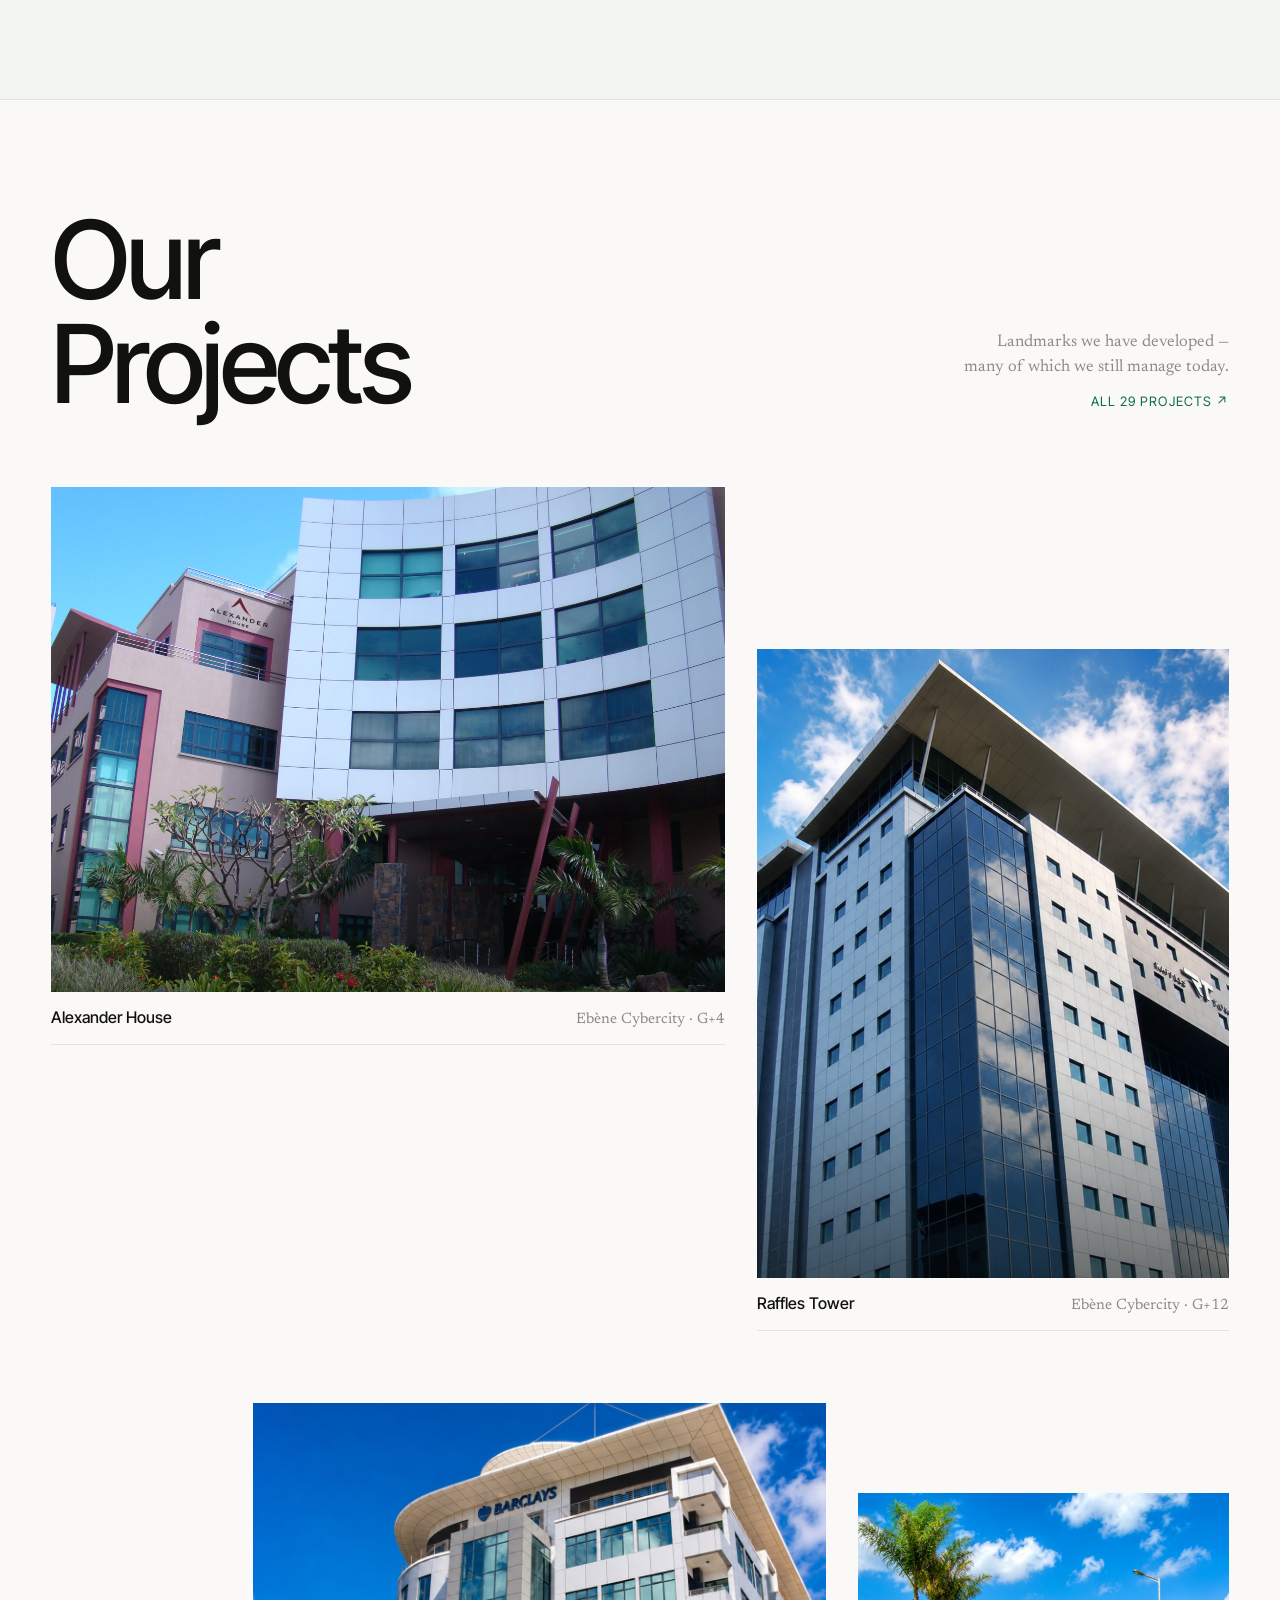
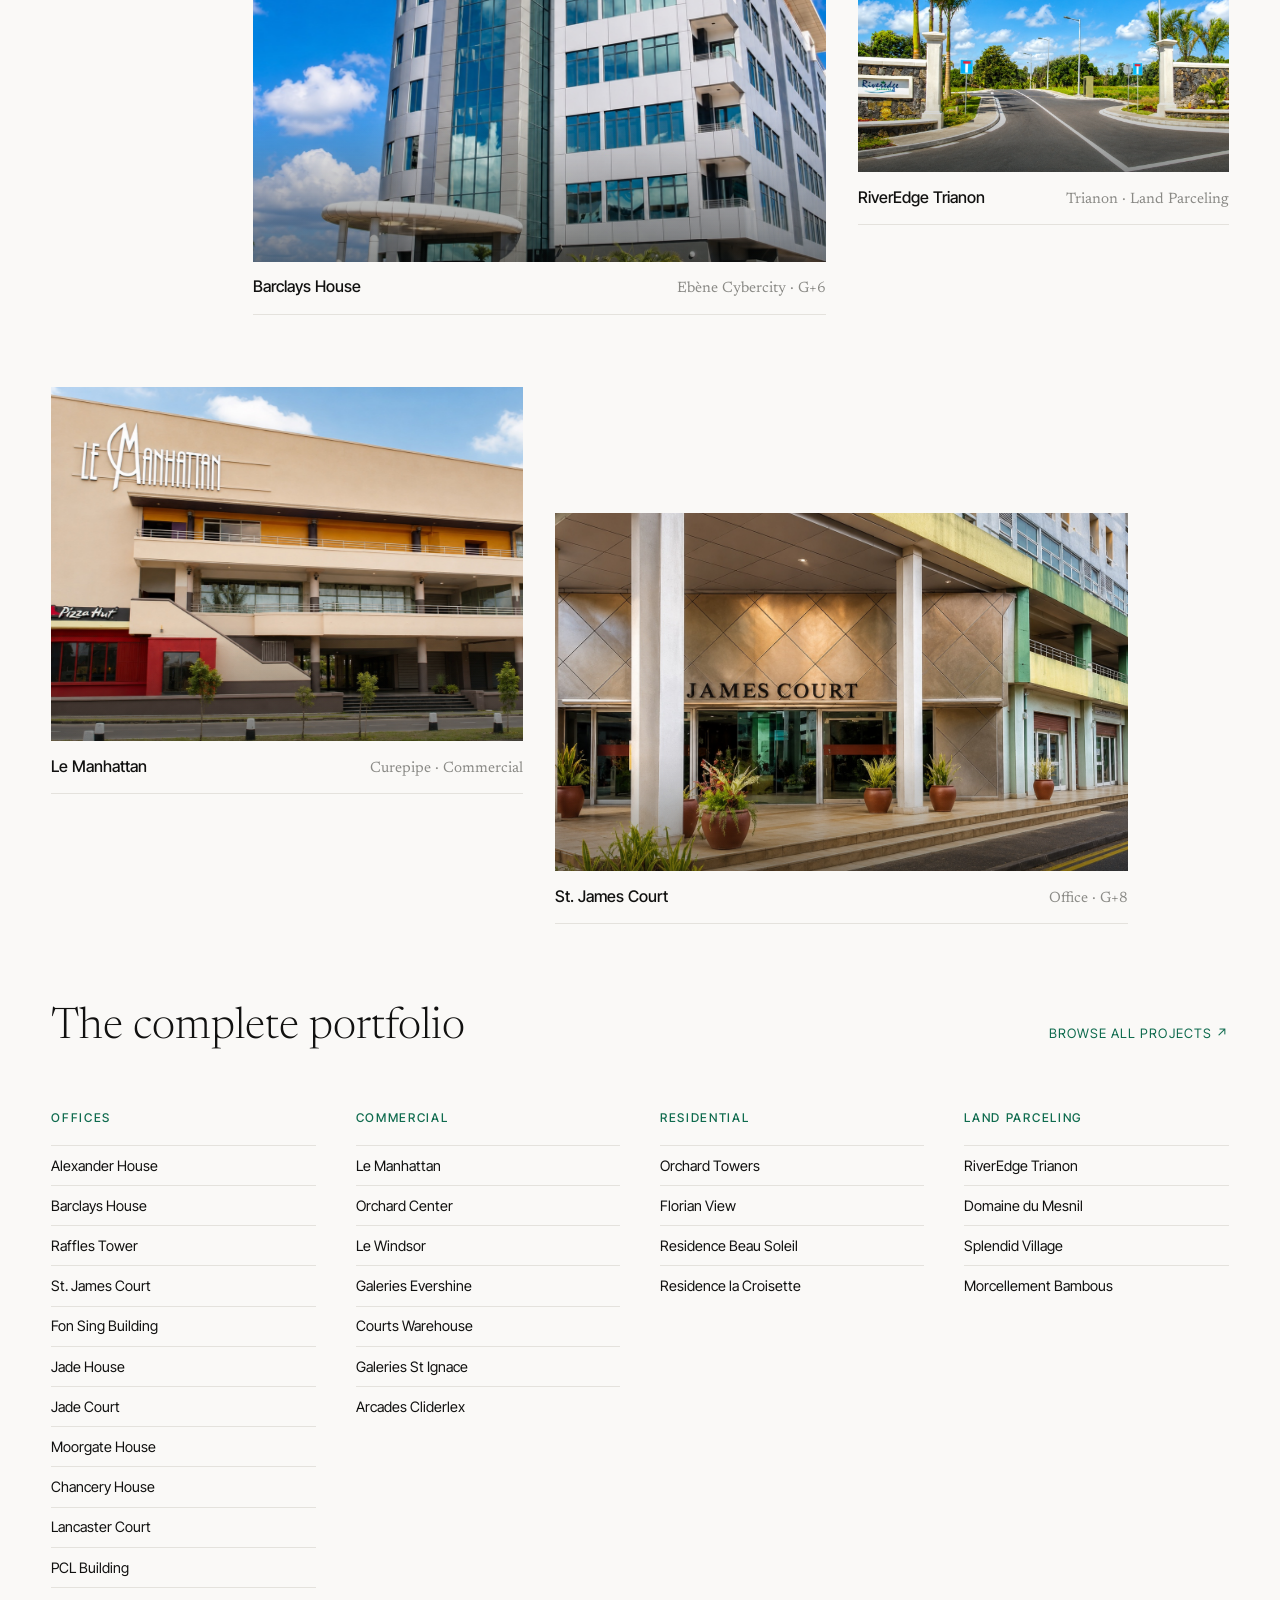
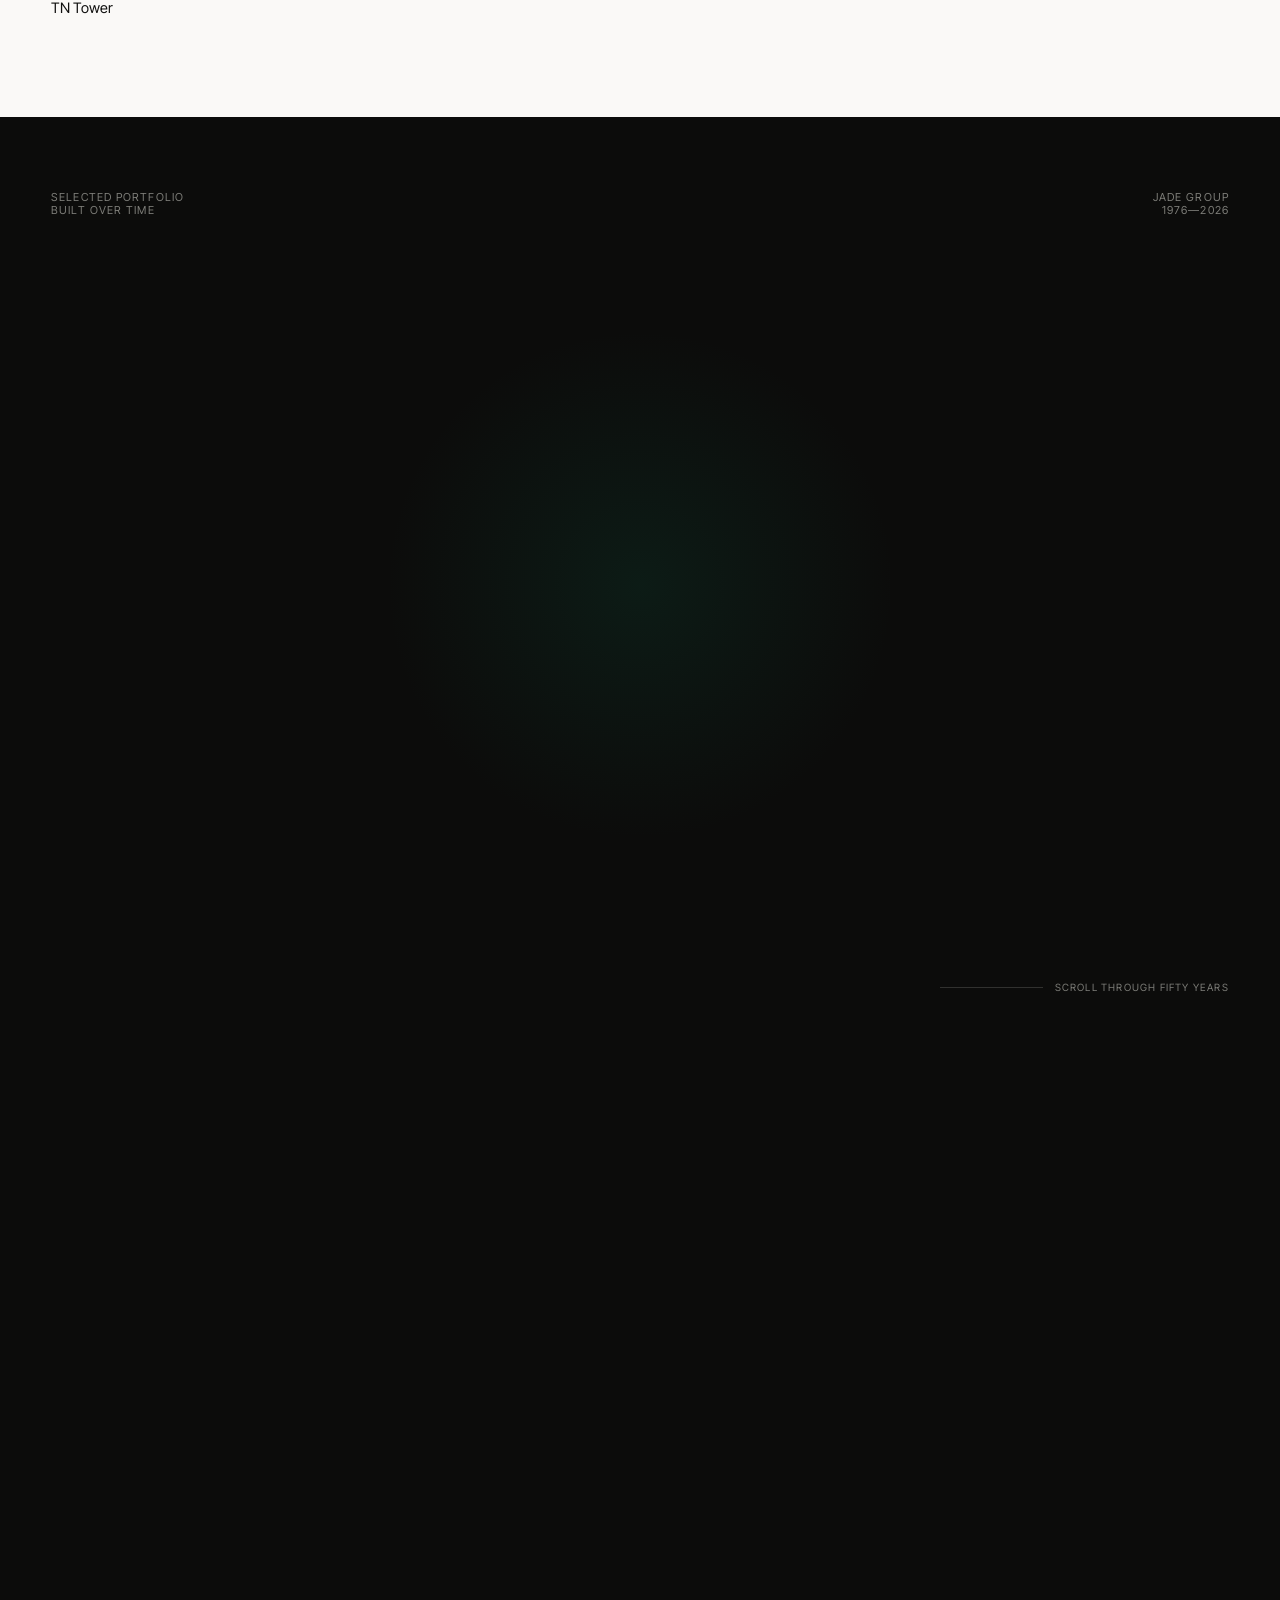
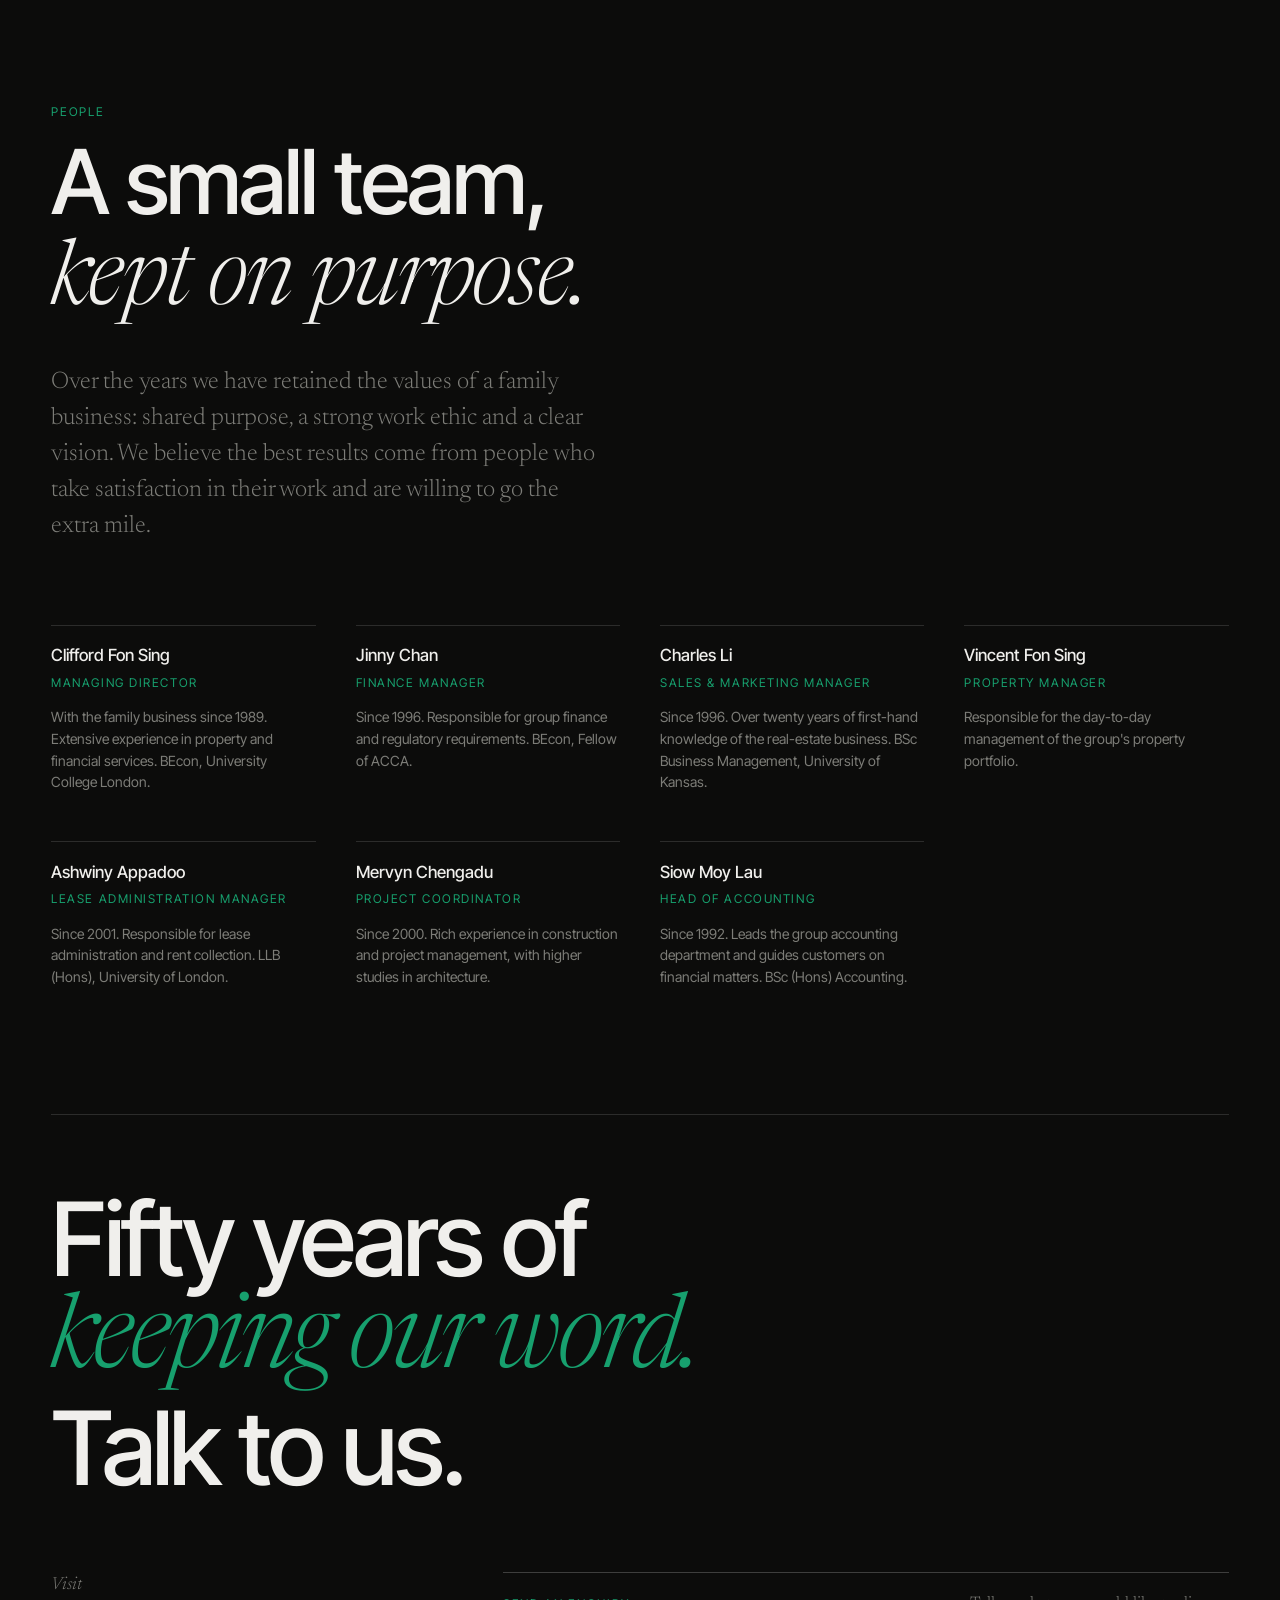
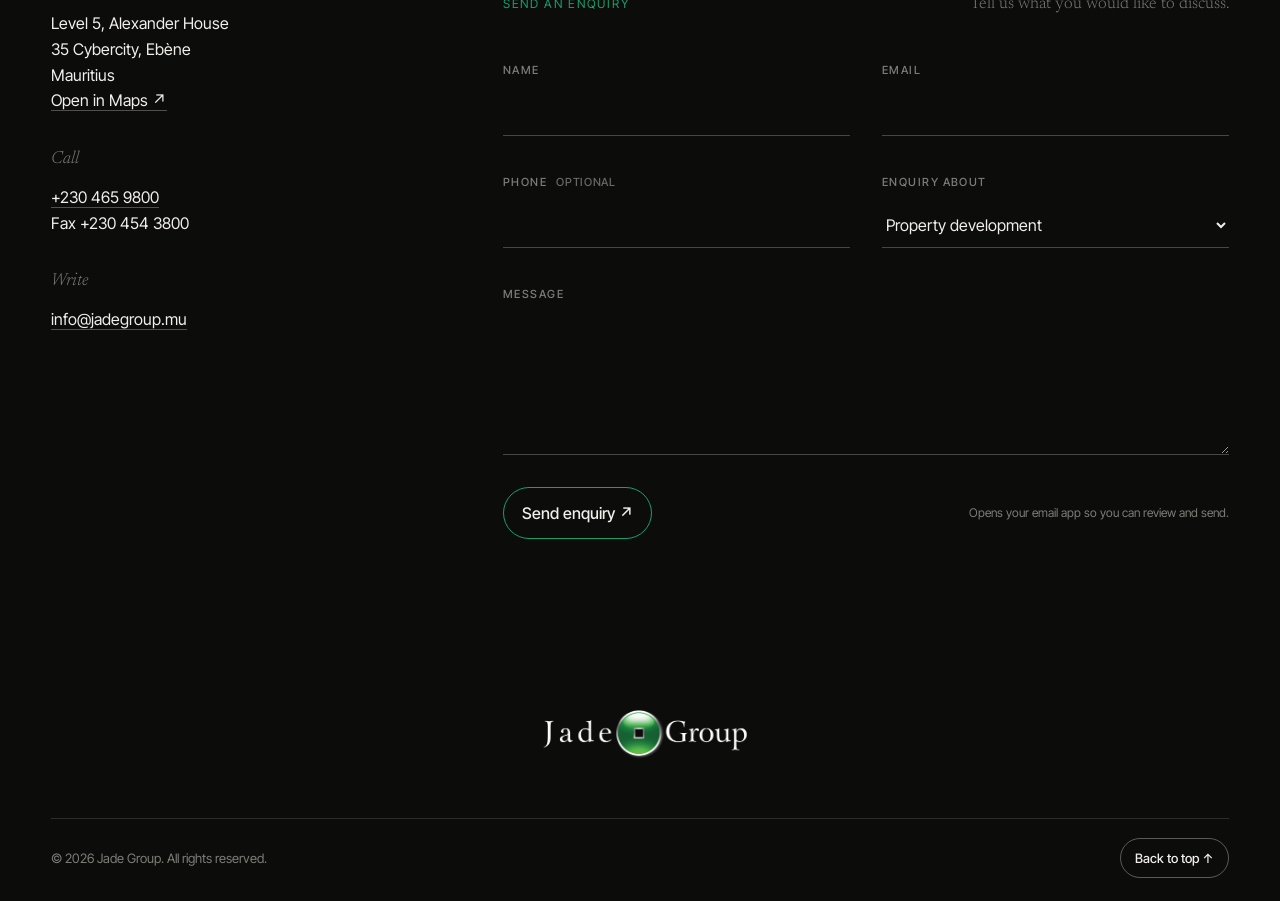
==== commit fa154e19: "Update hero image and property emphasis" ====
--- a/index.html
+++ b/index.html
@@ -12,7 +12,7 @@
   <link rel="preconnect" href="https://fonts.gstatic.com" crossorigin>
   <link href="https://fonts.googleapis.com/css2?family=Inter+Tight:wght@300;400;500;600&family=Newsreader:ital,opsz,wght@0,6..72,300;0,6..72,400;1,6..72,300;1,6..72,400&display=swap" rel="stylesheet">
 
-  <link rel="stylesheet" href="css/style.css?v=20260726-3">
+  <link rel="stylesheet" href="css/style.css?v=20260727-1">
   <link rel="icon" href="img/favicon.svg?v=20260717-2" type="image/svg+xml">
 </head>
 <body id="top">
@@ -37,7 +37,7 @@
     <section class="hero" aria-label="Introduction">
       <div class="hero__sticky">
         <figure class="hero__media">
-          <img class="hero__image hero__image--night" src="img/hero-ebene-night-interactive.jpg" alt="Ebène Cybercity at night, home to several Jade Group developments" fetchpriority="high">
+          <img class="hero__image hero__image--night" src="img/hero-ebene-night-branded.jpg" alt="Ebène Cybercity at night with the Jade Group identity" fetchpriority="high">
           <img class="hero__image hero__image--day" src="img/hero-ebene-day.jpg" alt="" aria-hidden="true" decoding="async">
         </figure>
         <div class="hero__inner">
@@ -55,14 +55,14 @@
       <div class="motto__marquee reveal" aria-label="Property, development, investment, management and real estate">
         <div class="motto__marquee-track">
           <div class="motto__marquee-set">
-            <span>Property</span><i aria-hidden="true">·</i>
+            <span class="motto__property">Property</span><i aria-hidden="true">·</i>
             <span>Development</span><i aria-hidden="true">·</i>
             <span>Investment</span><i aria-hidden="true">·</i>
             <span>Management</span><i aria-hidden="true">·</i>
             <span>Real Estate</span><i aria-hidden="true">·</i>
           </div>
           <div class="motto__marquee-set" aria-hidden="true">
-            <span>Property</span><i>·</i>
+            <span class="motto__property">Property</span><i>·</i>
             <span>Development</span><i>·</i>
             <span>Investment</span><i>·</i>
             <span>Management</span><i>·</i>
--- a/css/style.css
+++ b/css/style.css
@@ -317,6 +317,13 @@
   font-style: normal;
   font-weight: 300;
 }
+.motto__marquee-set .motto__property {
+  font-family: var(--serif);
+  font-size: 1.3em;
+  font-style: italic;
+  font-weight: 400;
+  letter-spacing: -0.01em;
+}
 @keyframes motto-marquee {
   to { transform: translateX(-50%); }
 }
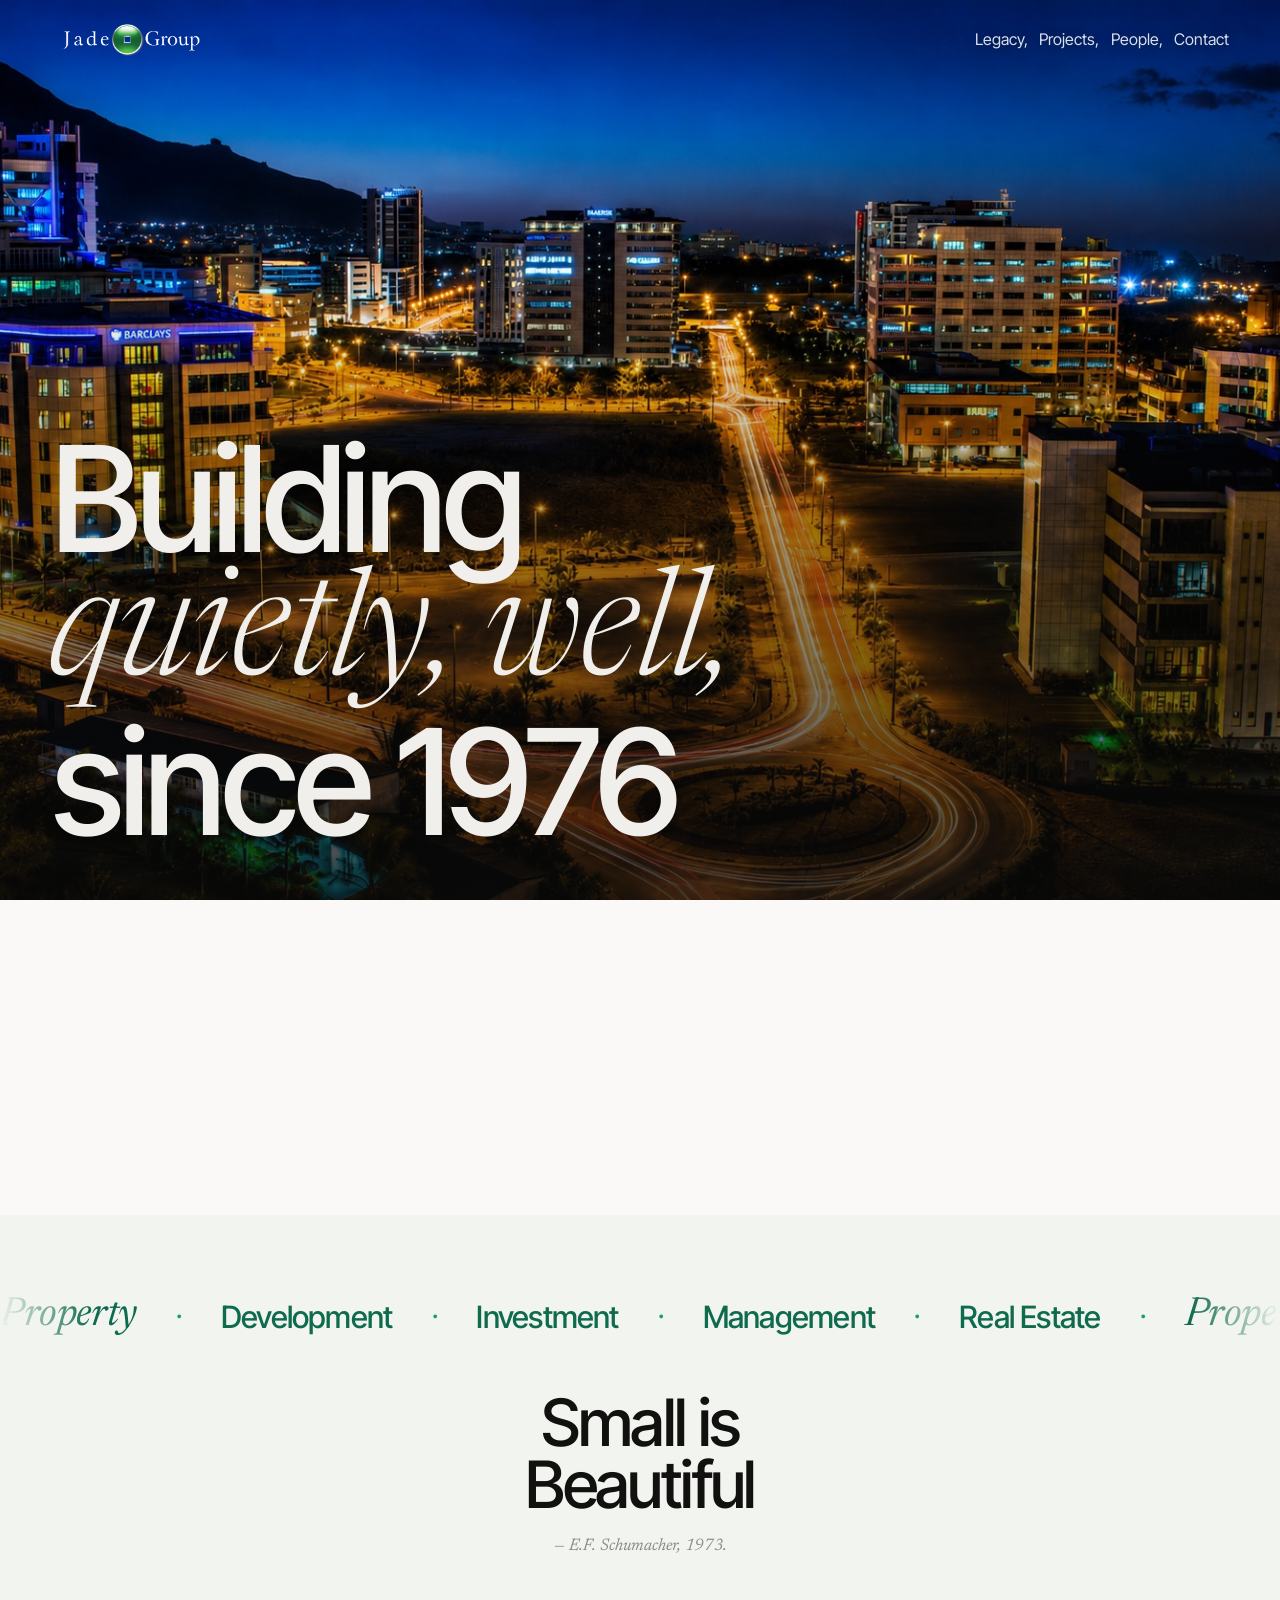
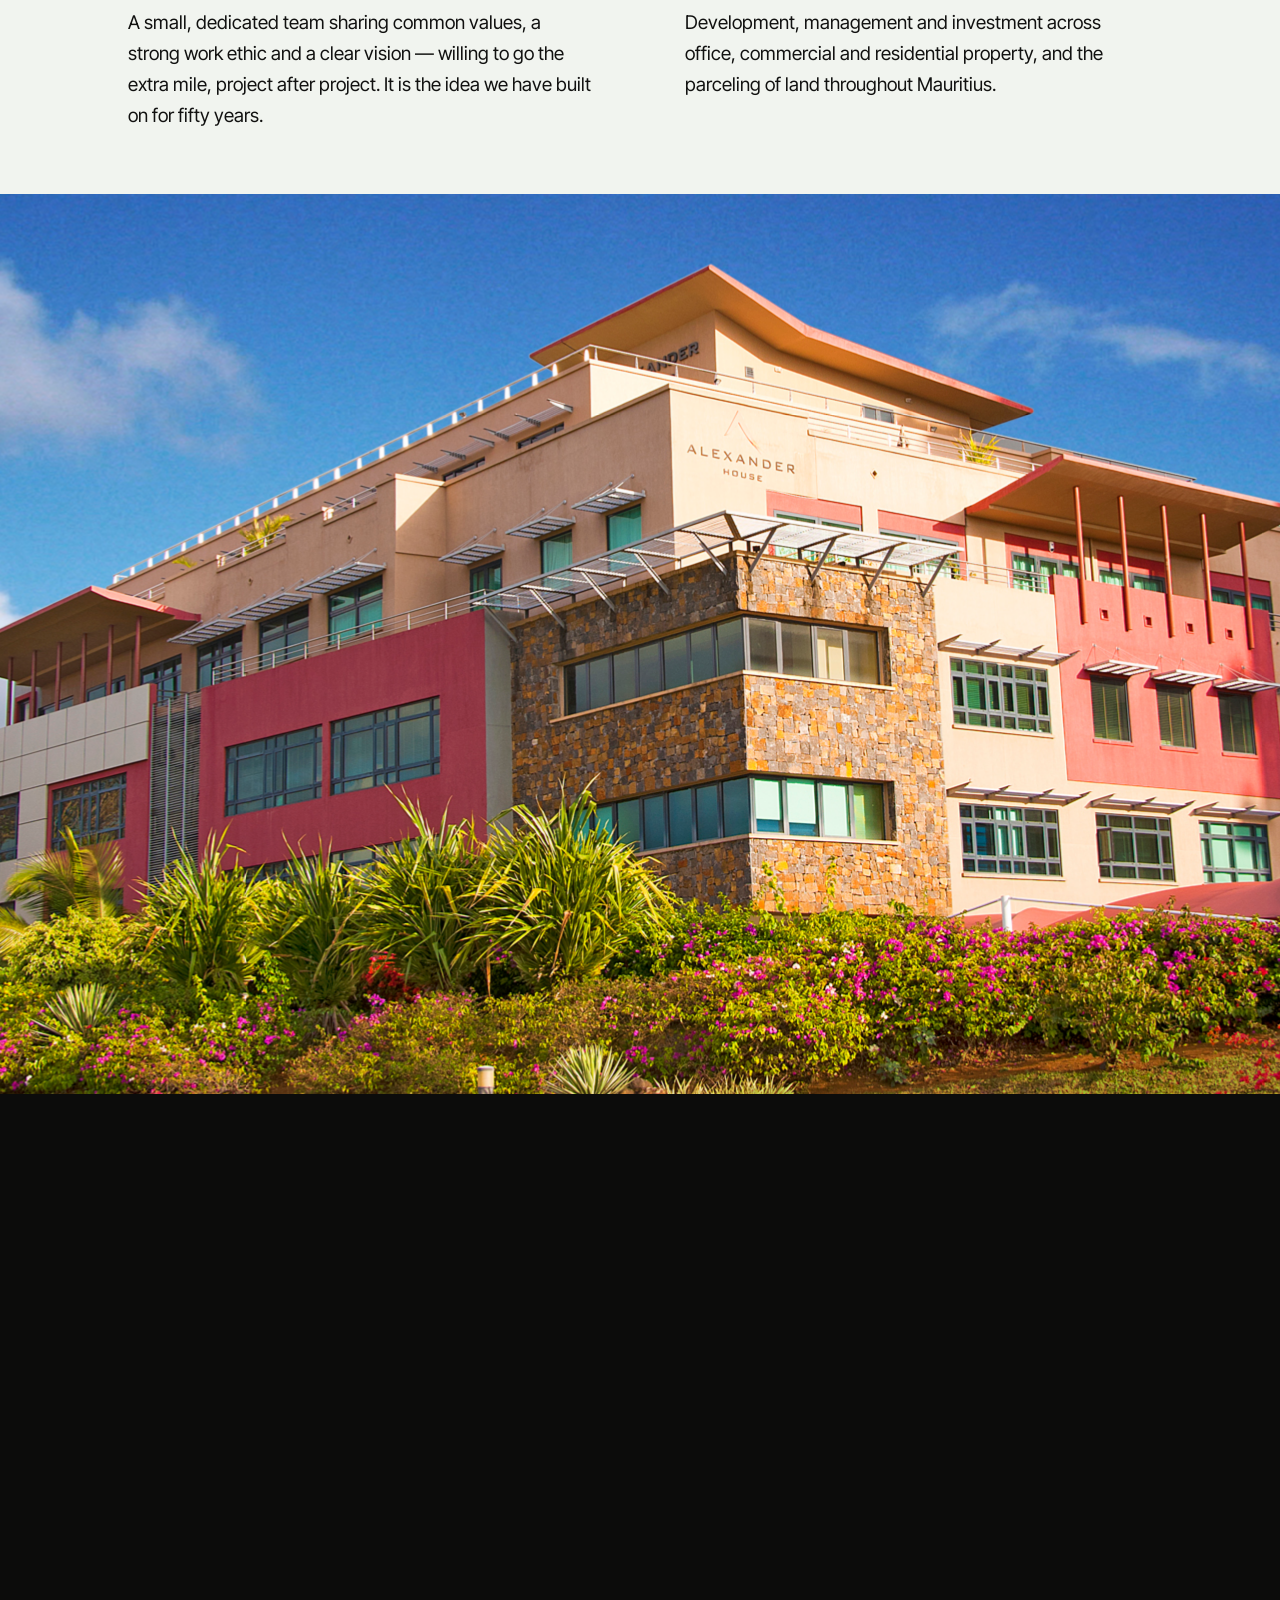
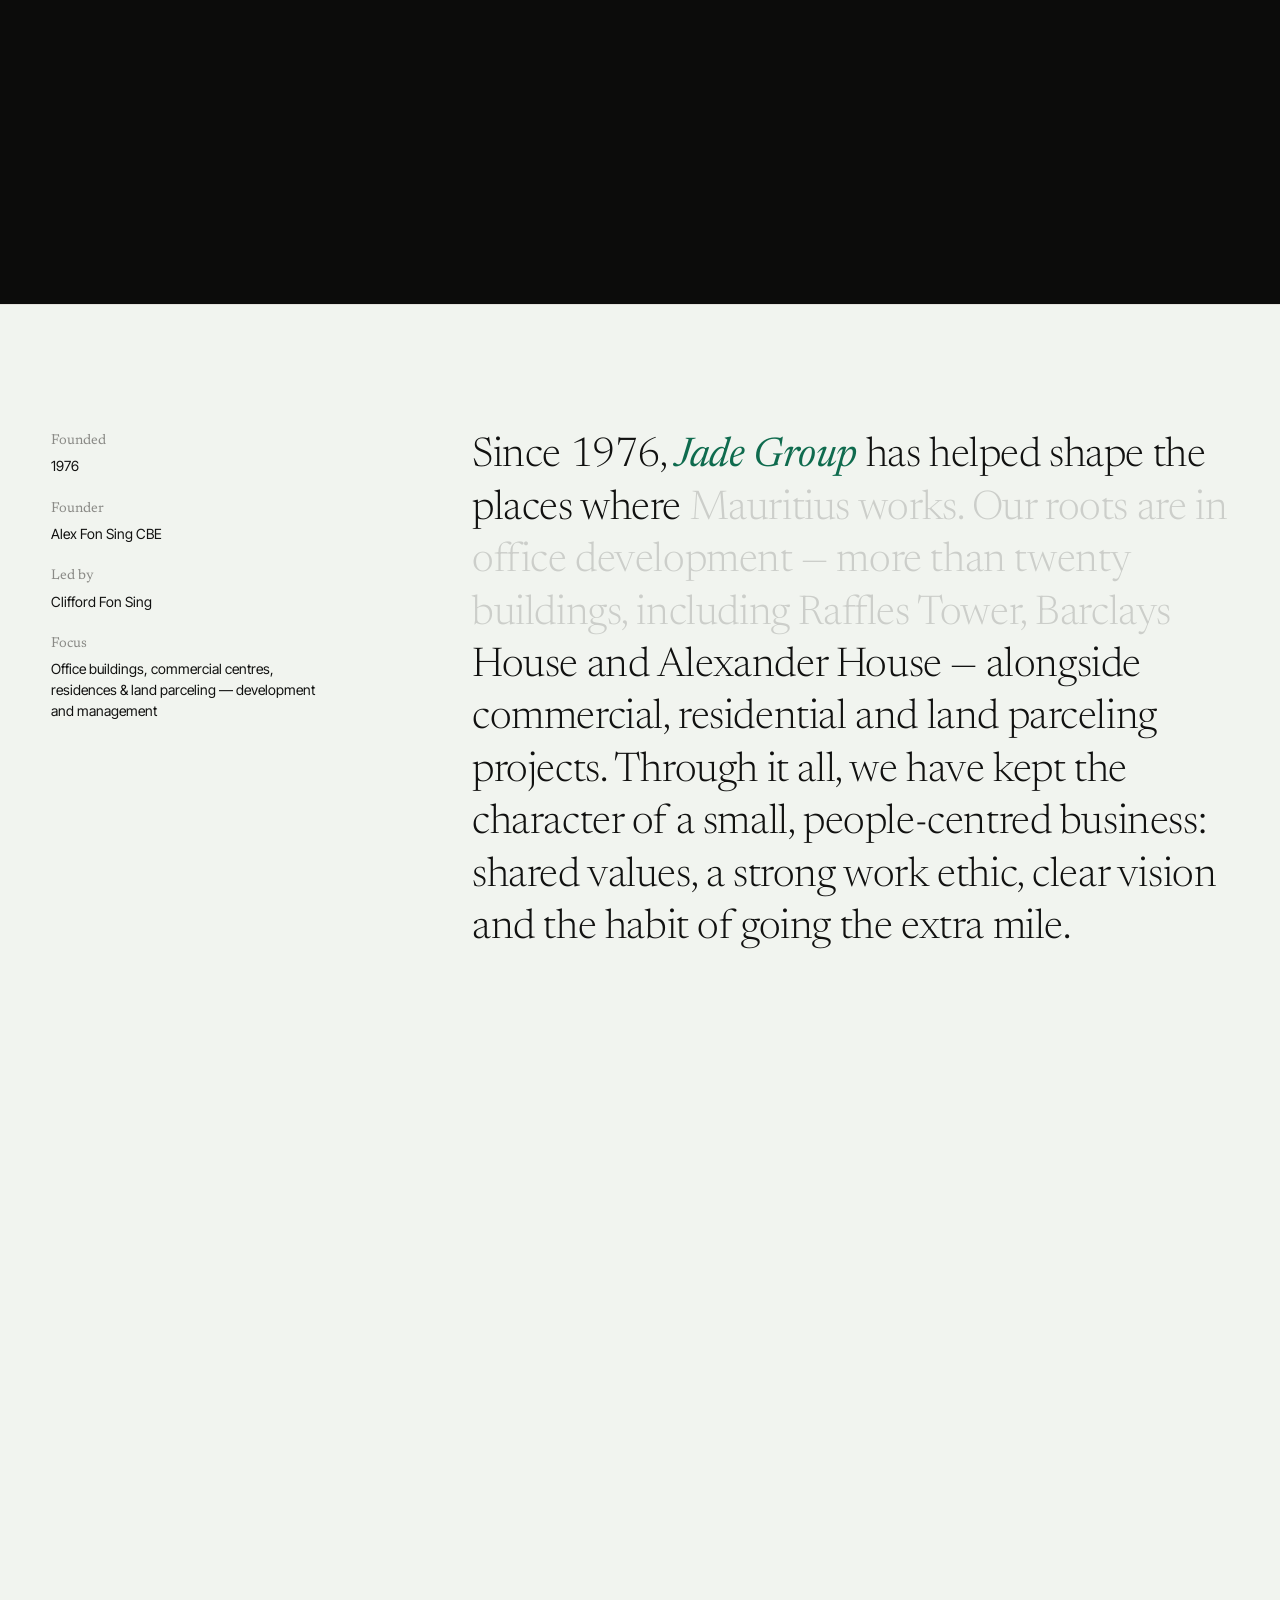
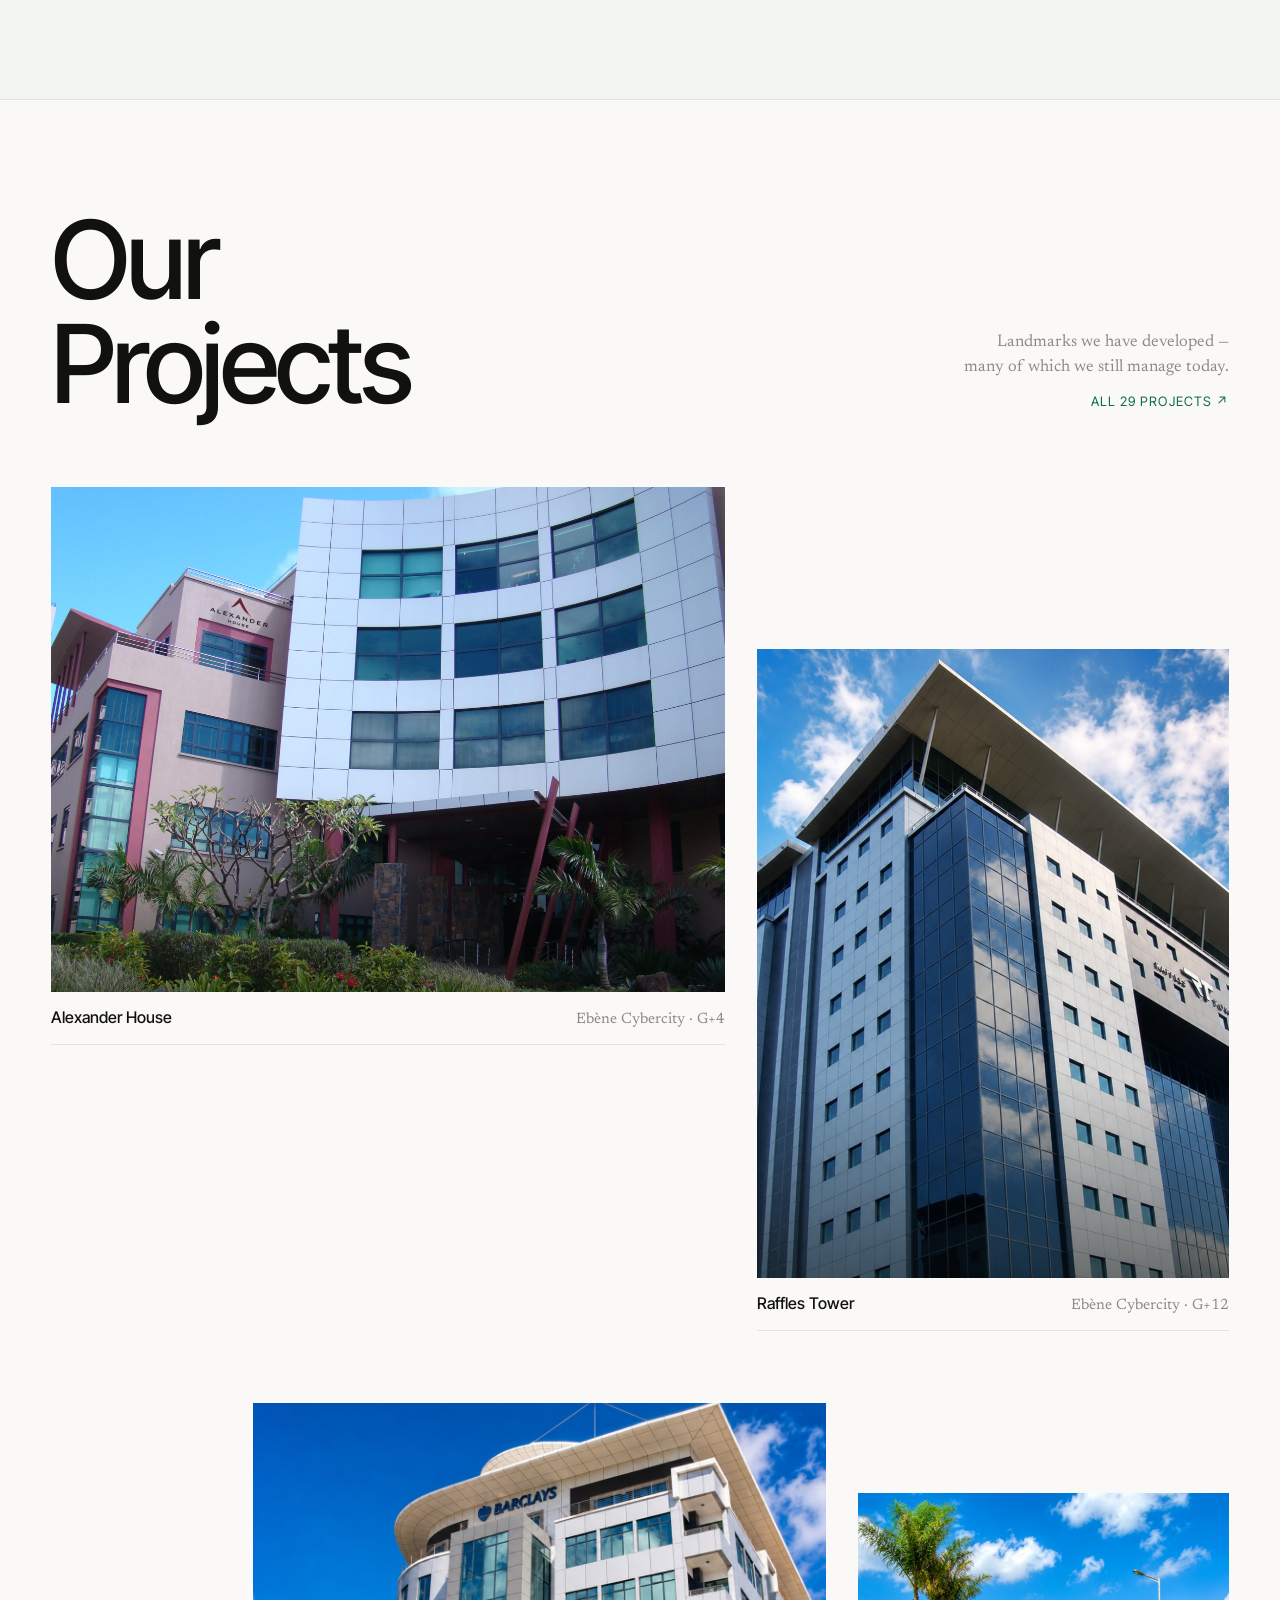
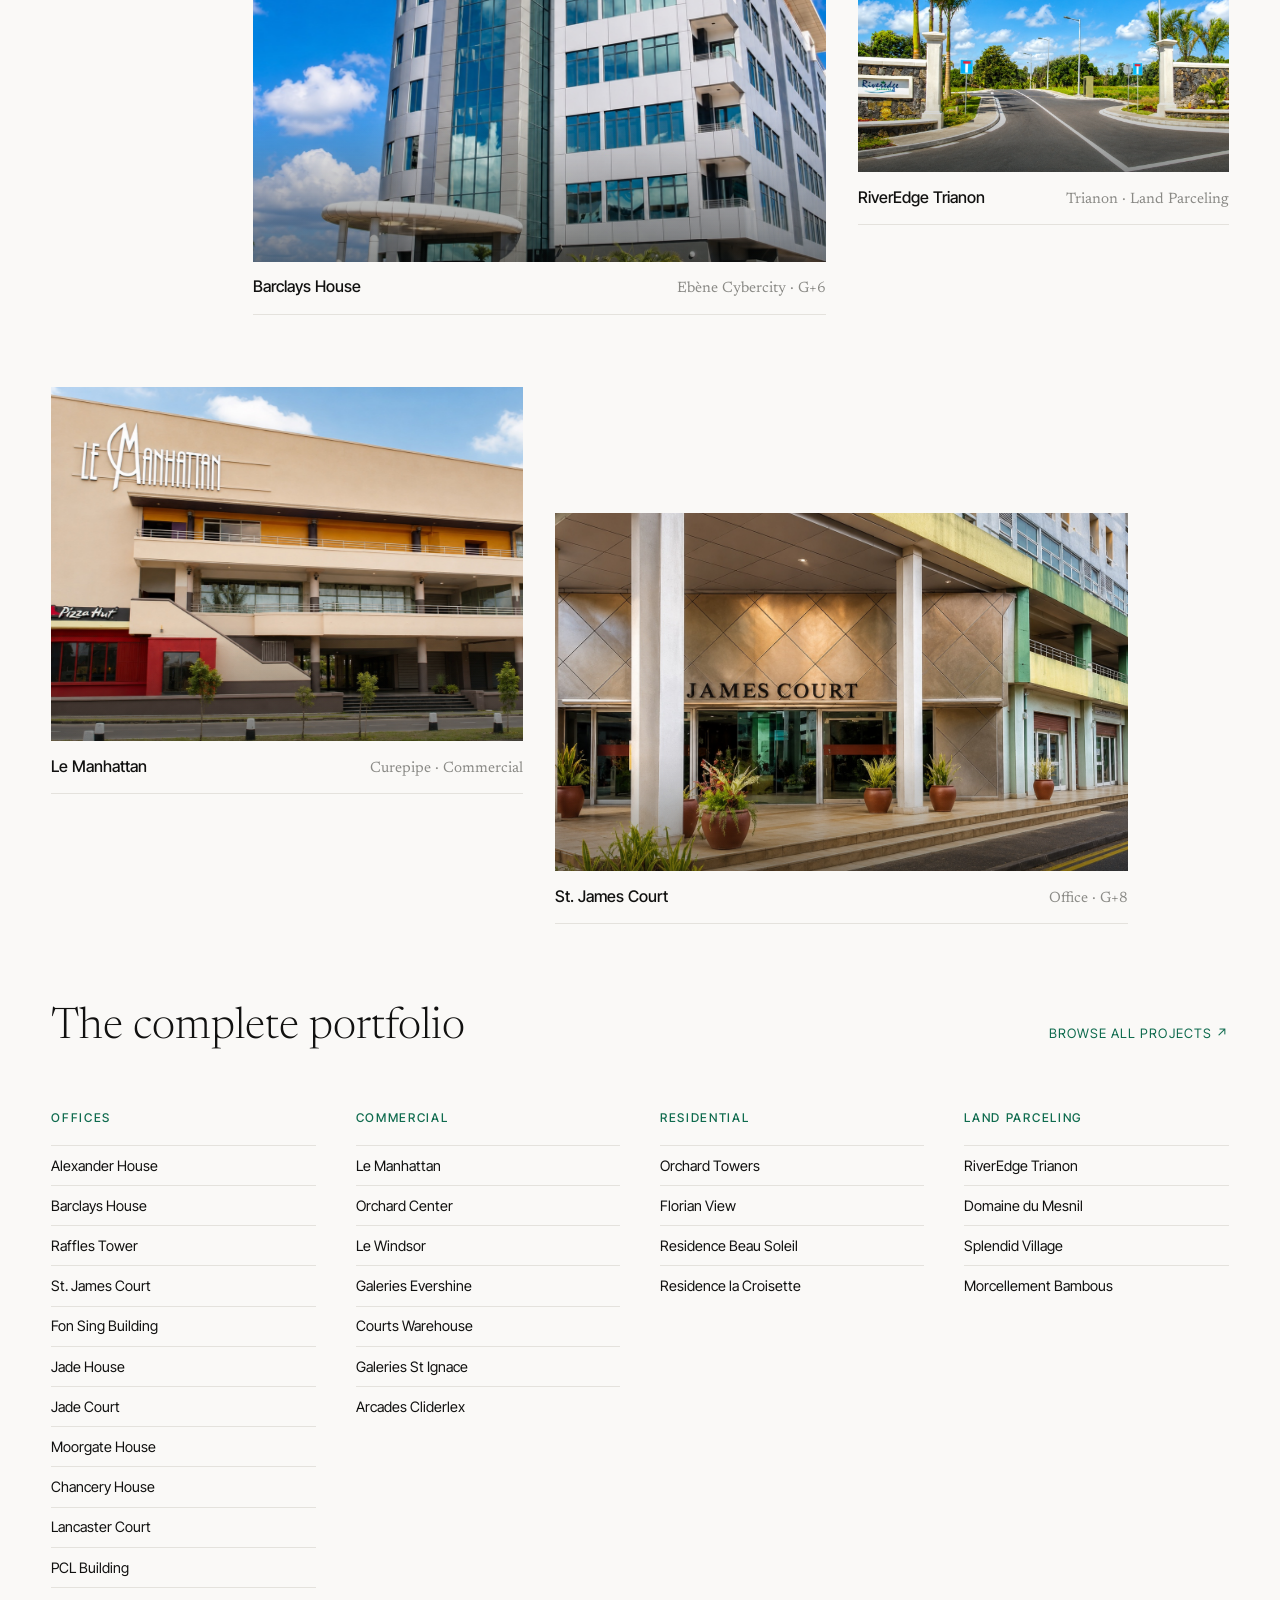
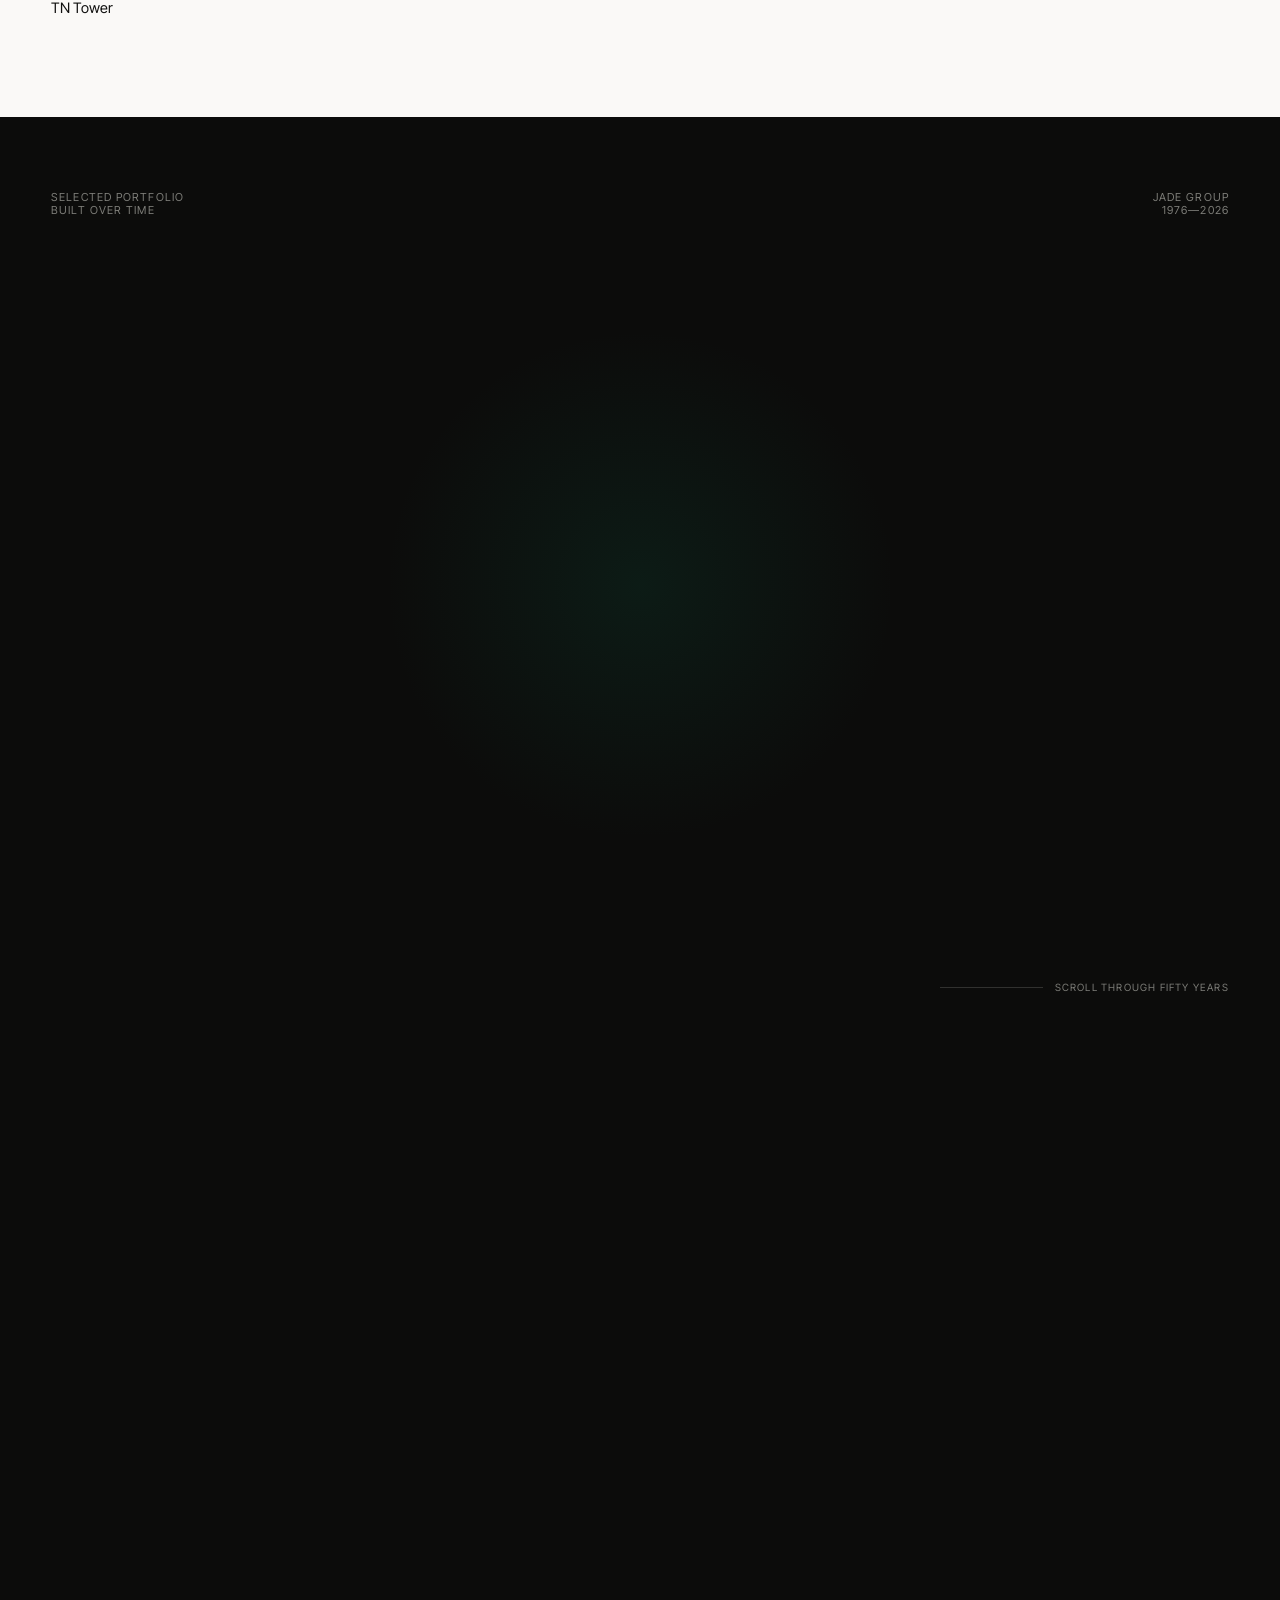
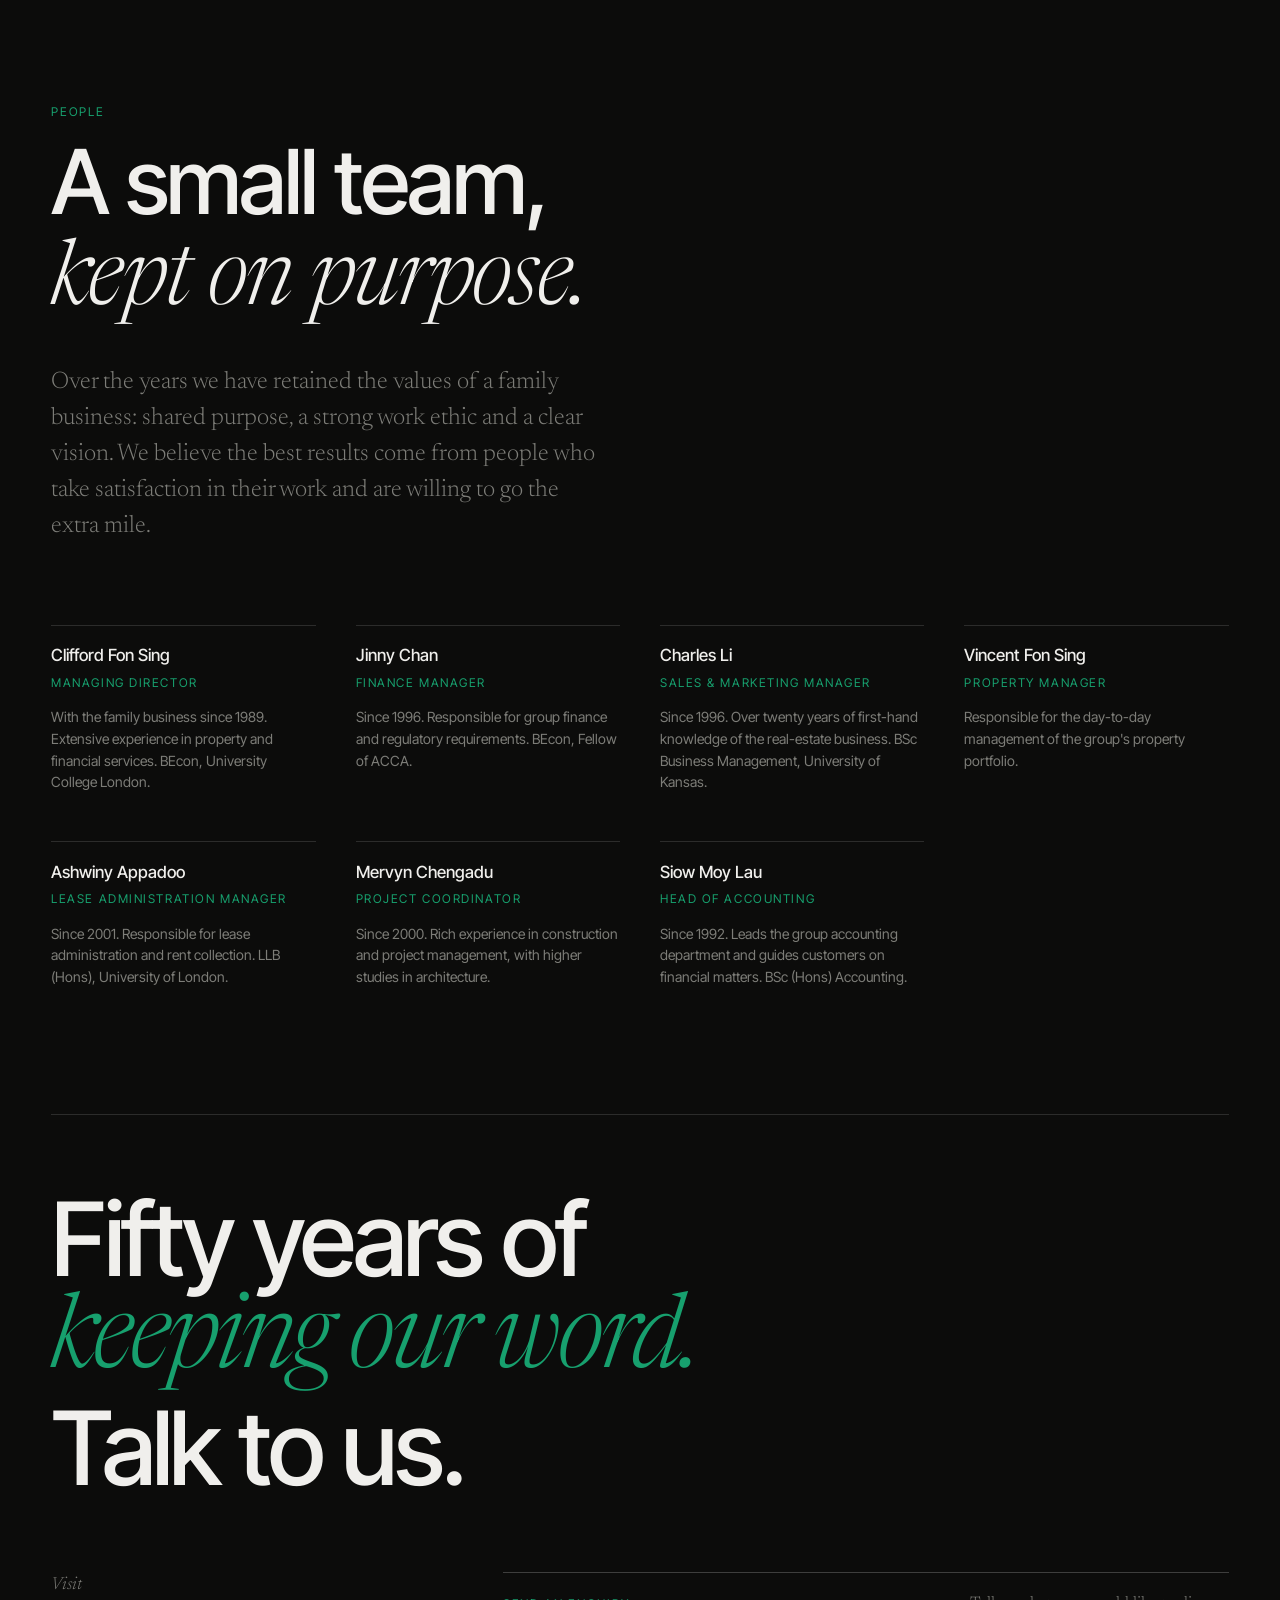
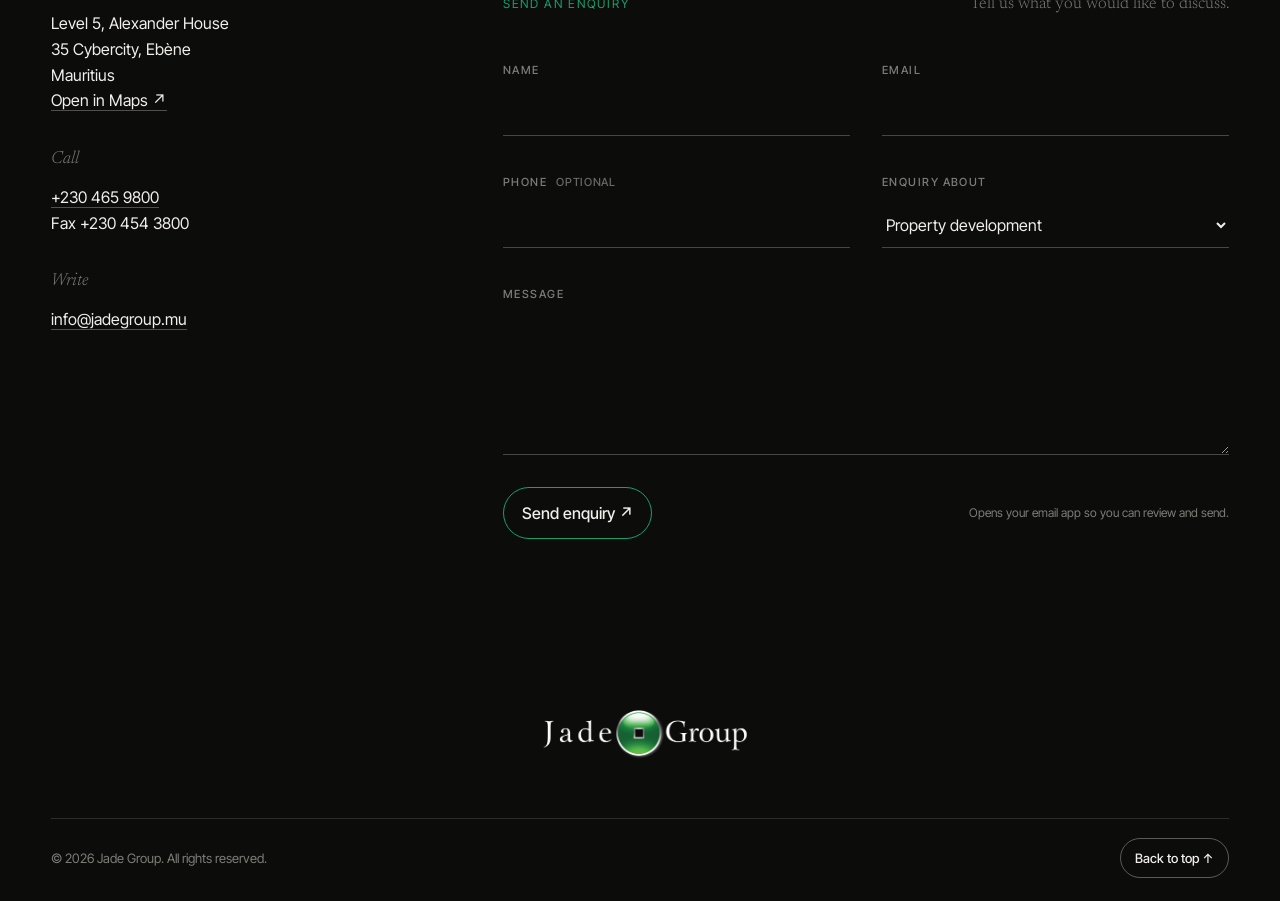
==== commit 1359a08e: "Restore clean night hero with daylight reveal" ====
--- a/index.html
+++ b/index.html
@@ -37,8 +37,8 @@
     <section class="hero" aria-label="Introduction">
       <div class="hero__sticky">
         <figure class="hero__media">
-          <img class="hero__image hero__image--night" src="img/hero-ebene-night-branded.jpg" alt="Ebène Cybercity at night with the Jade Group identity" fetchpriority="high">
-          <img class="hero__image hero__image--day" src="img/hero-ebene-day.jpg" alt="" aria-hidden="true" decoding="async">
+          <img class="hero__image hero__image--night" src="img/hero-ebene-night-clean.jpg" alt="Ebène Cybercity at night, home to several Jade Group developments" fetchpriority="high">
+          <img class="hero__image hero__image--day" src="img/hero-ebene-day-hover.jpg" alt="" aria-hidden="true" decoding="async">
         </figure>
         <div class="hero__inner">
           <h1 class="hero__title">
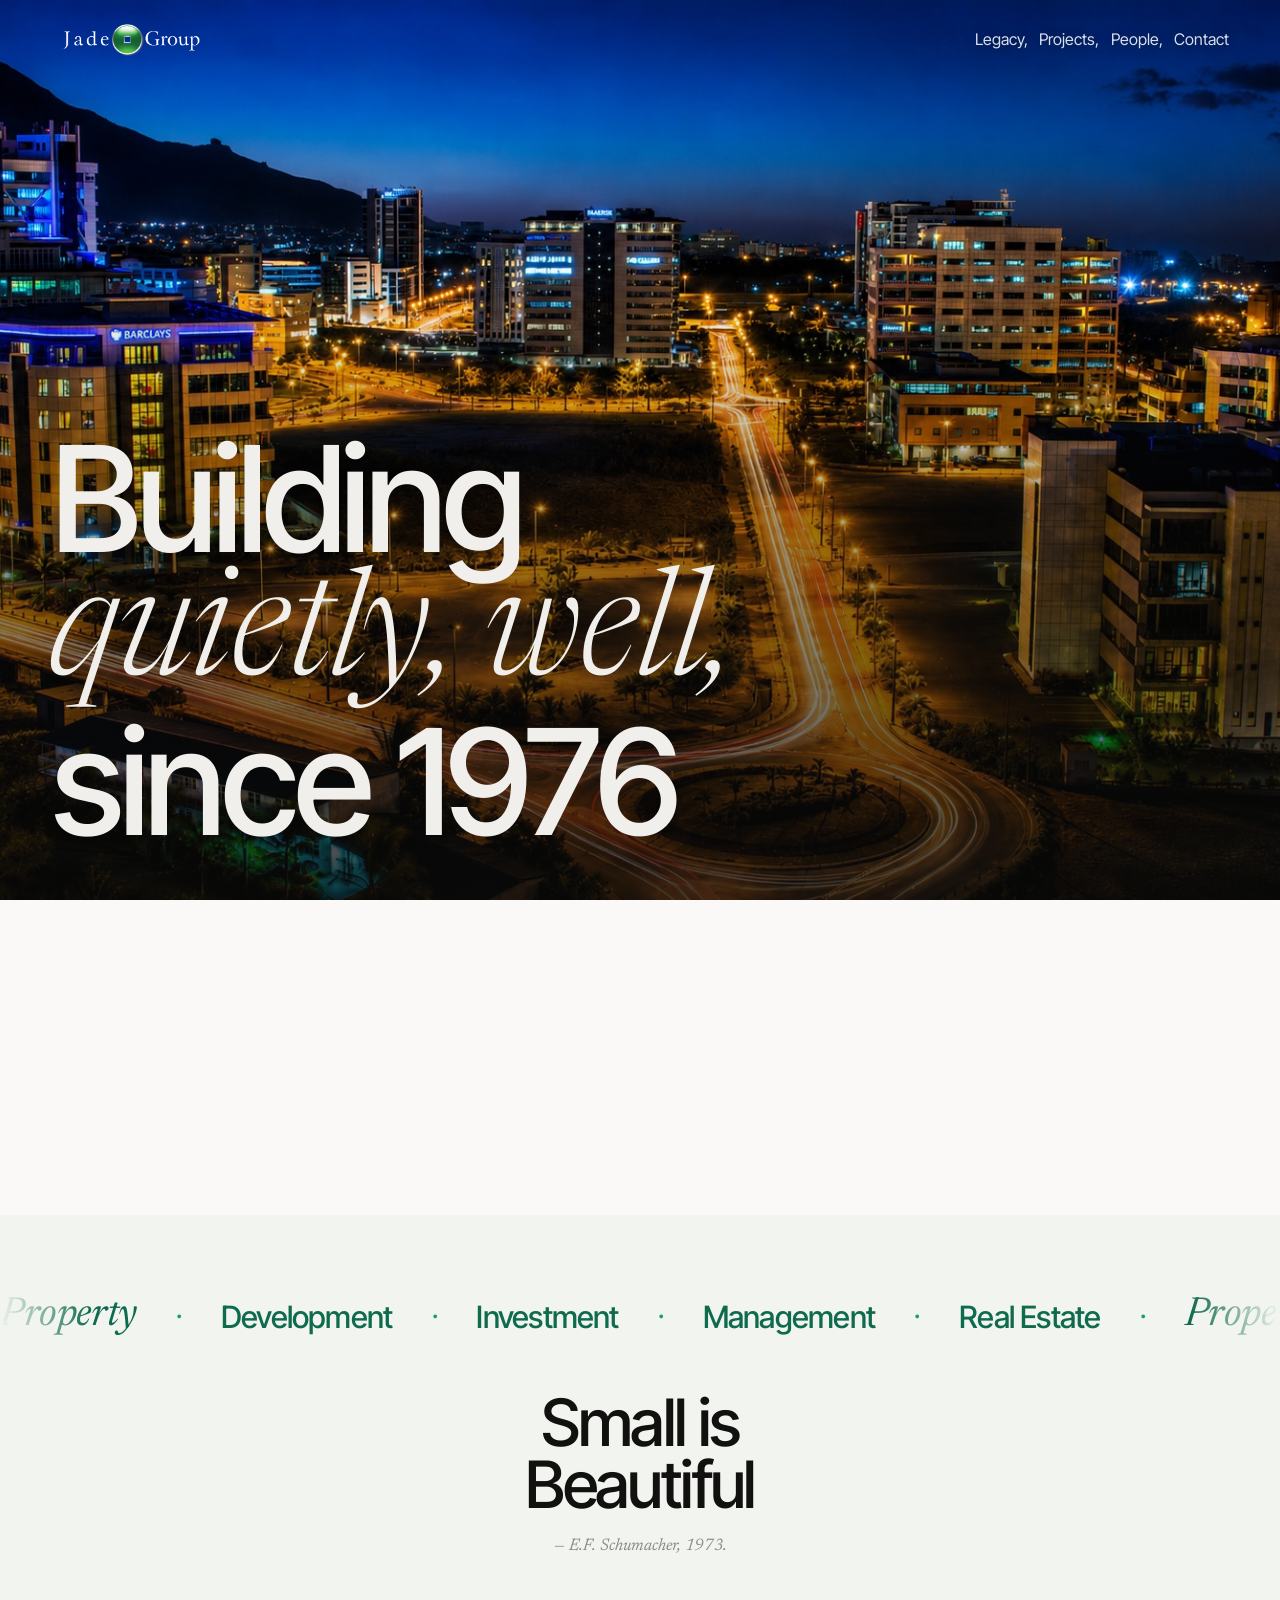
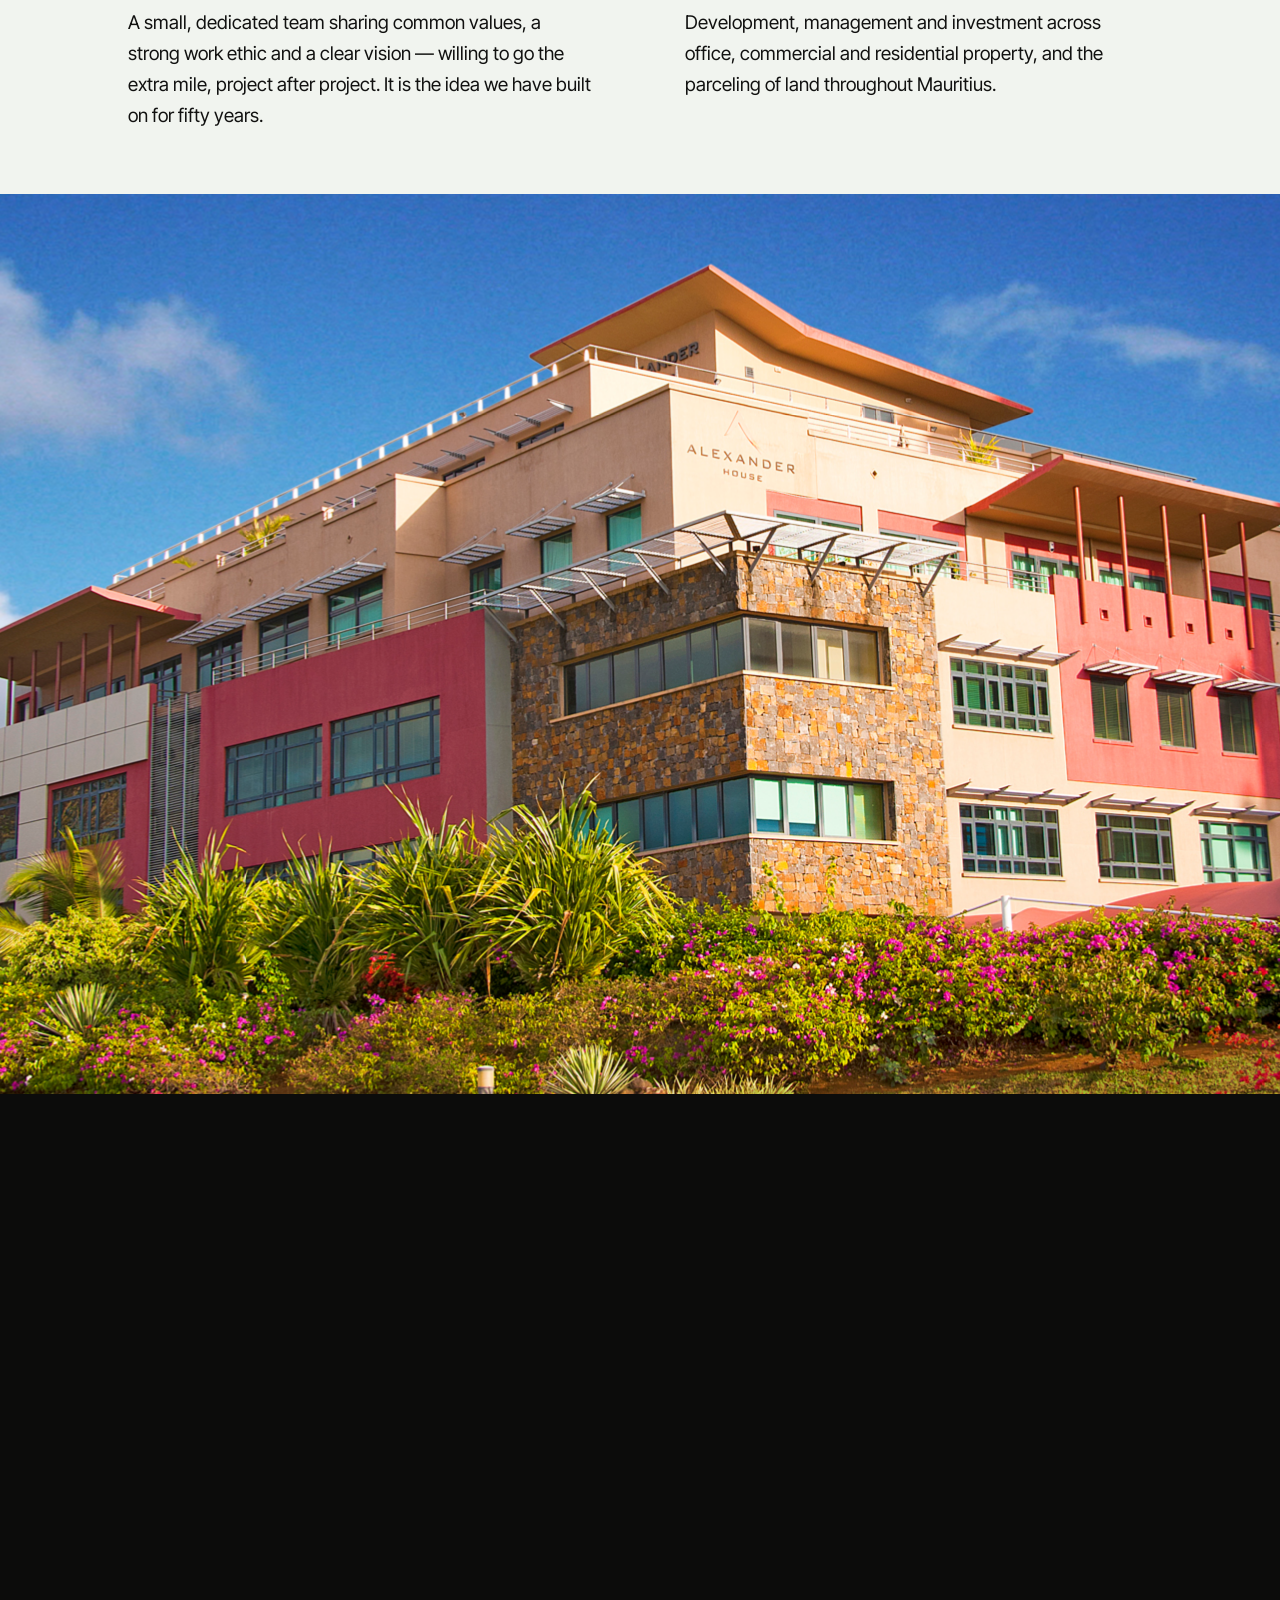
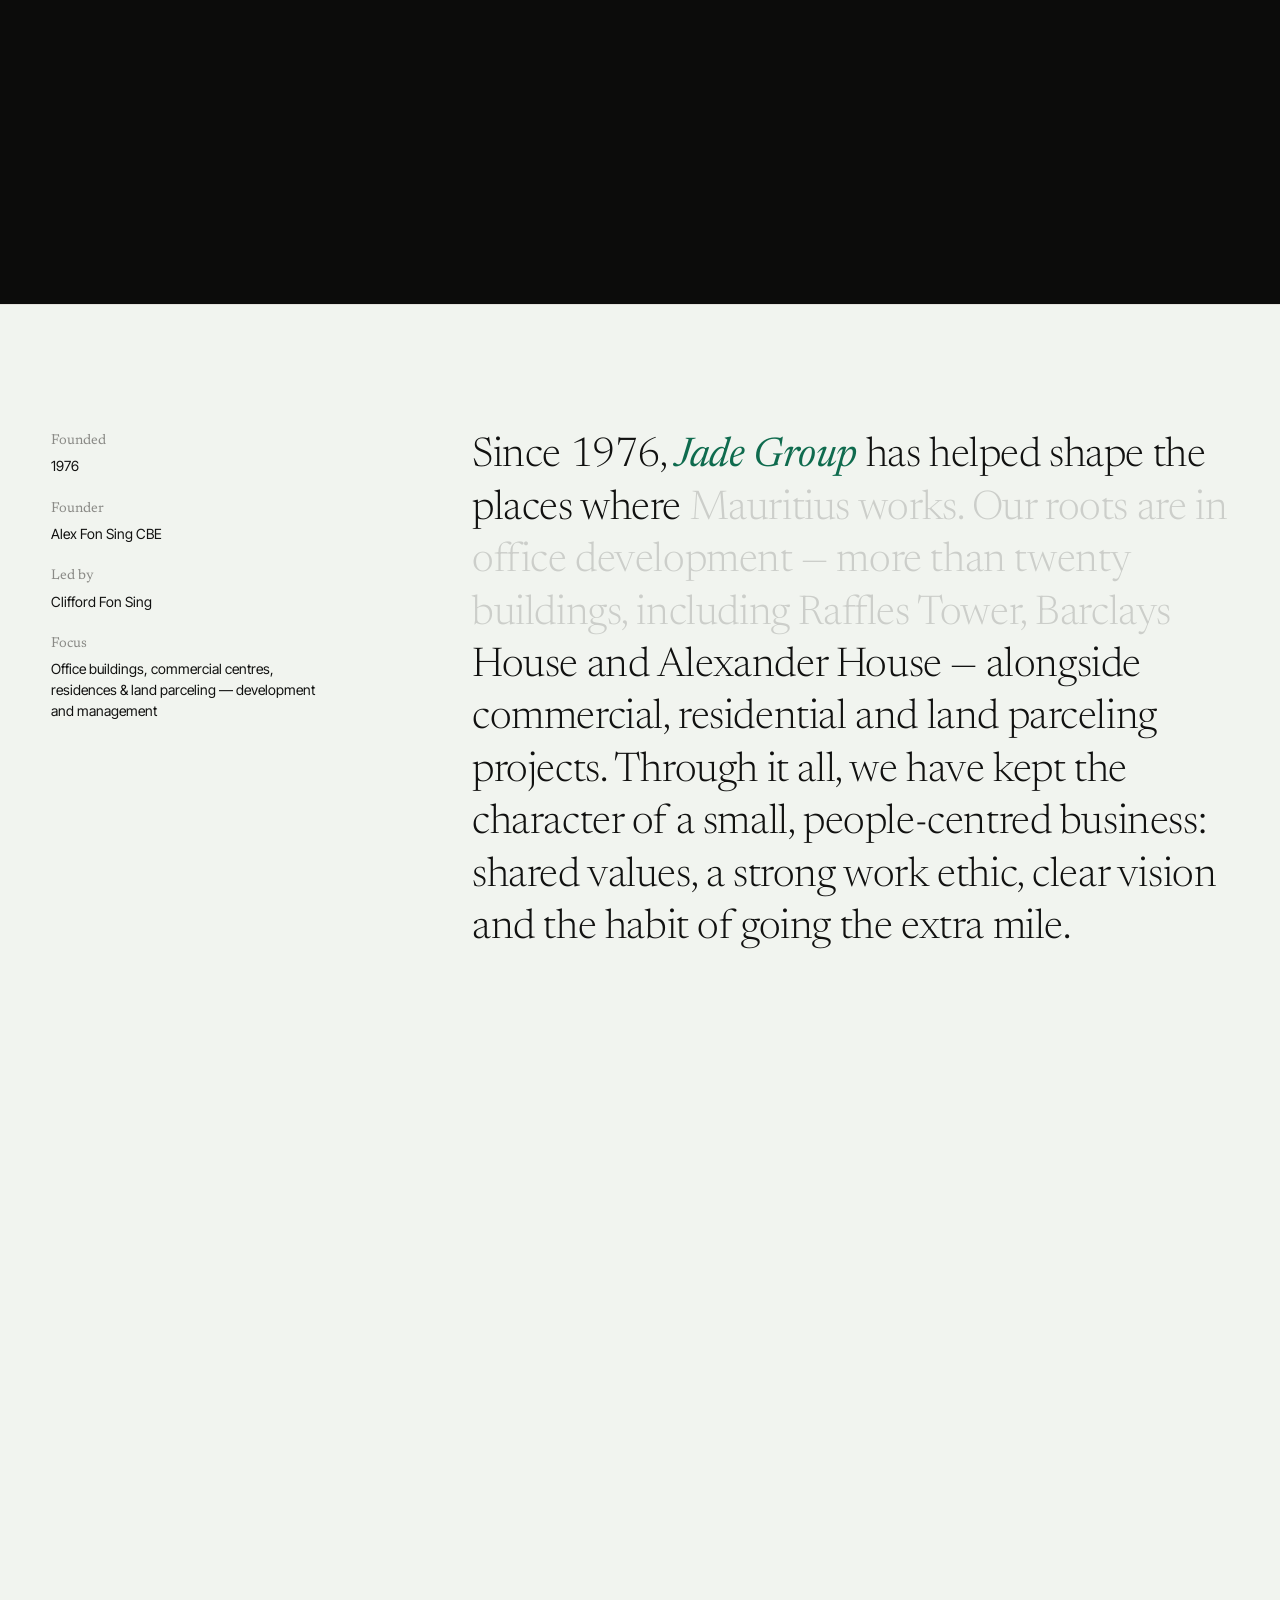
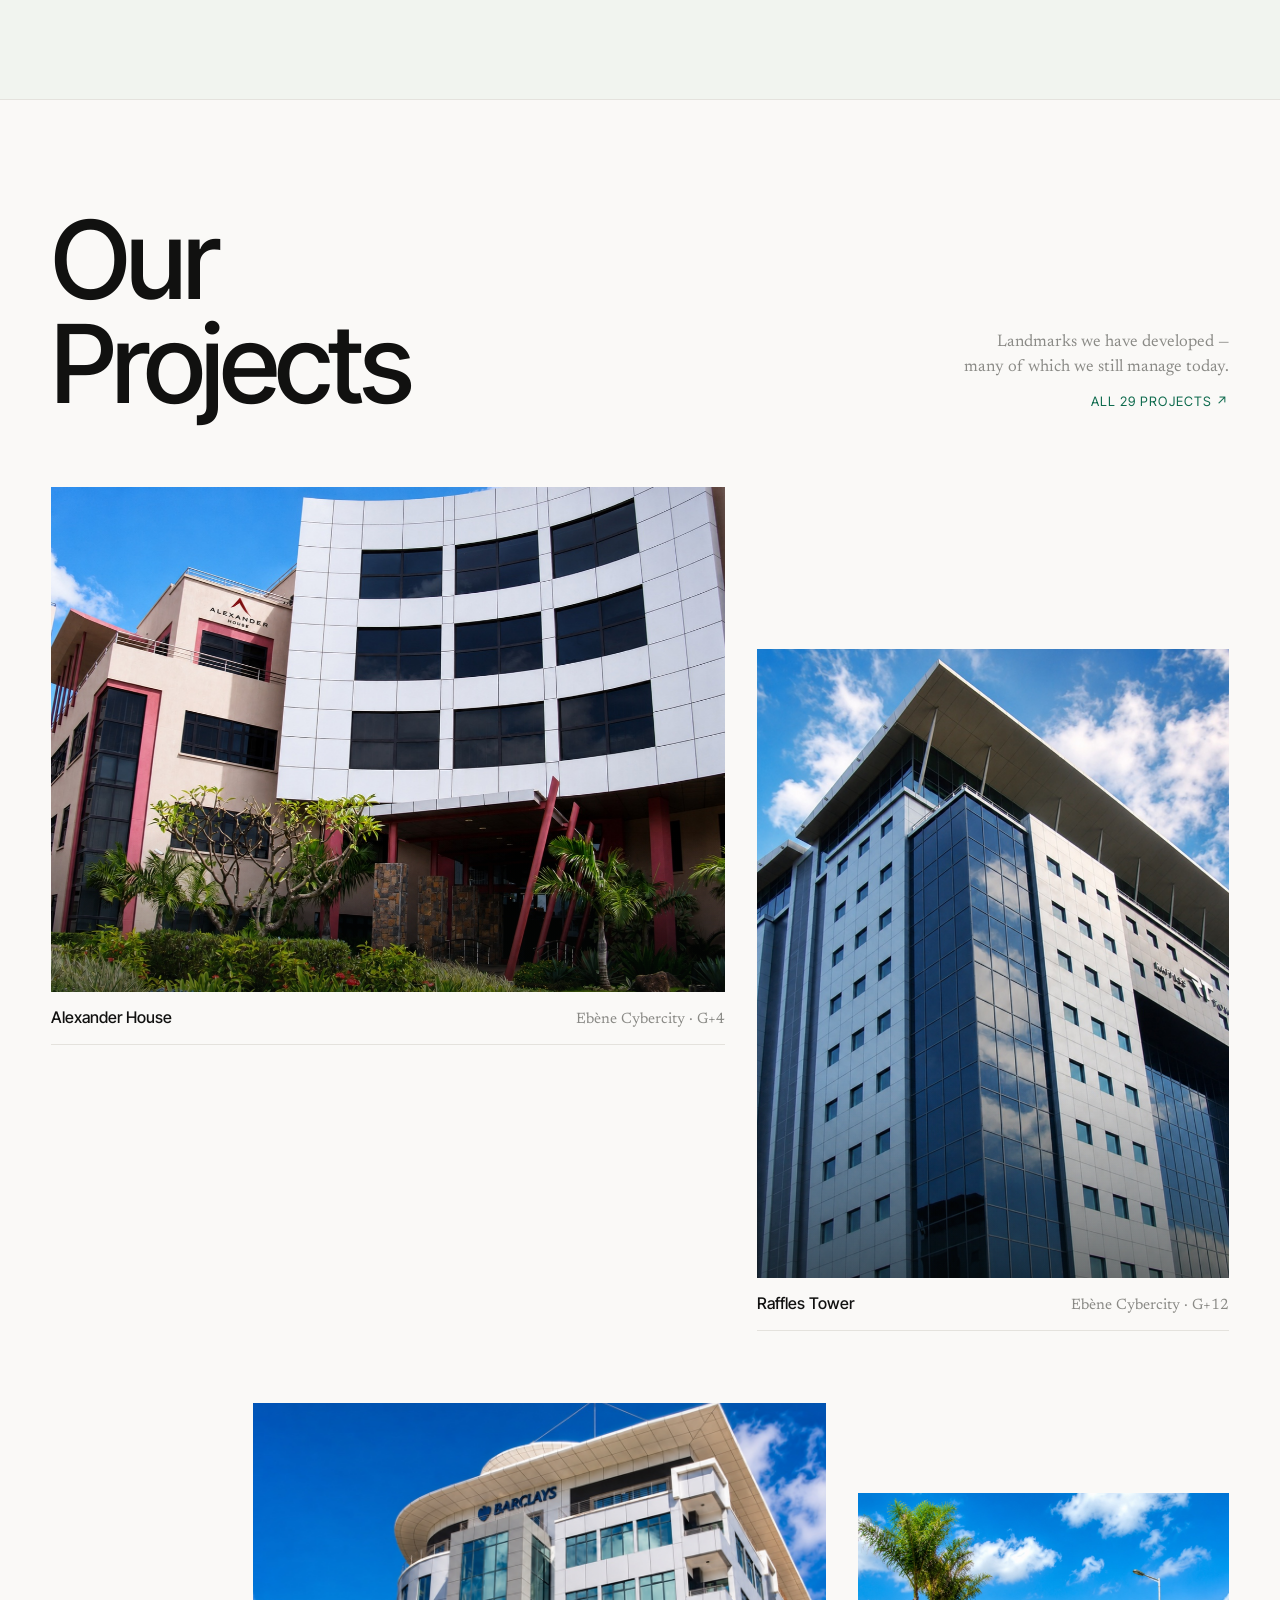
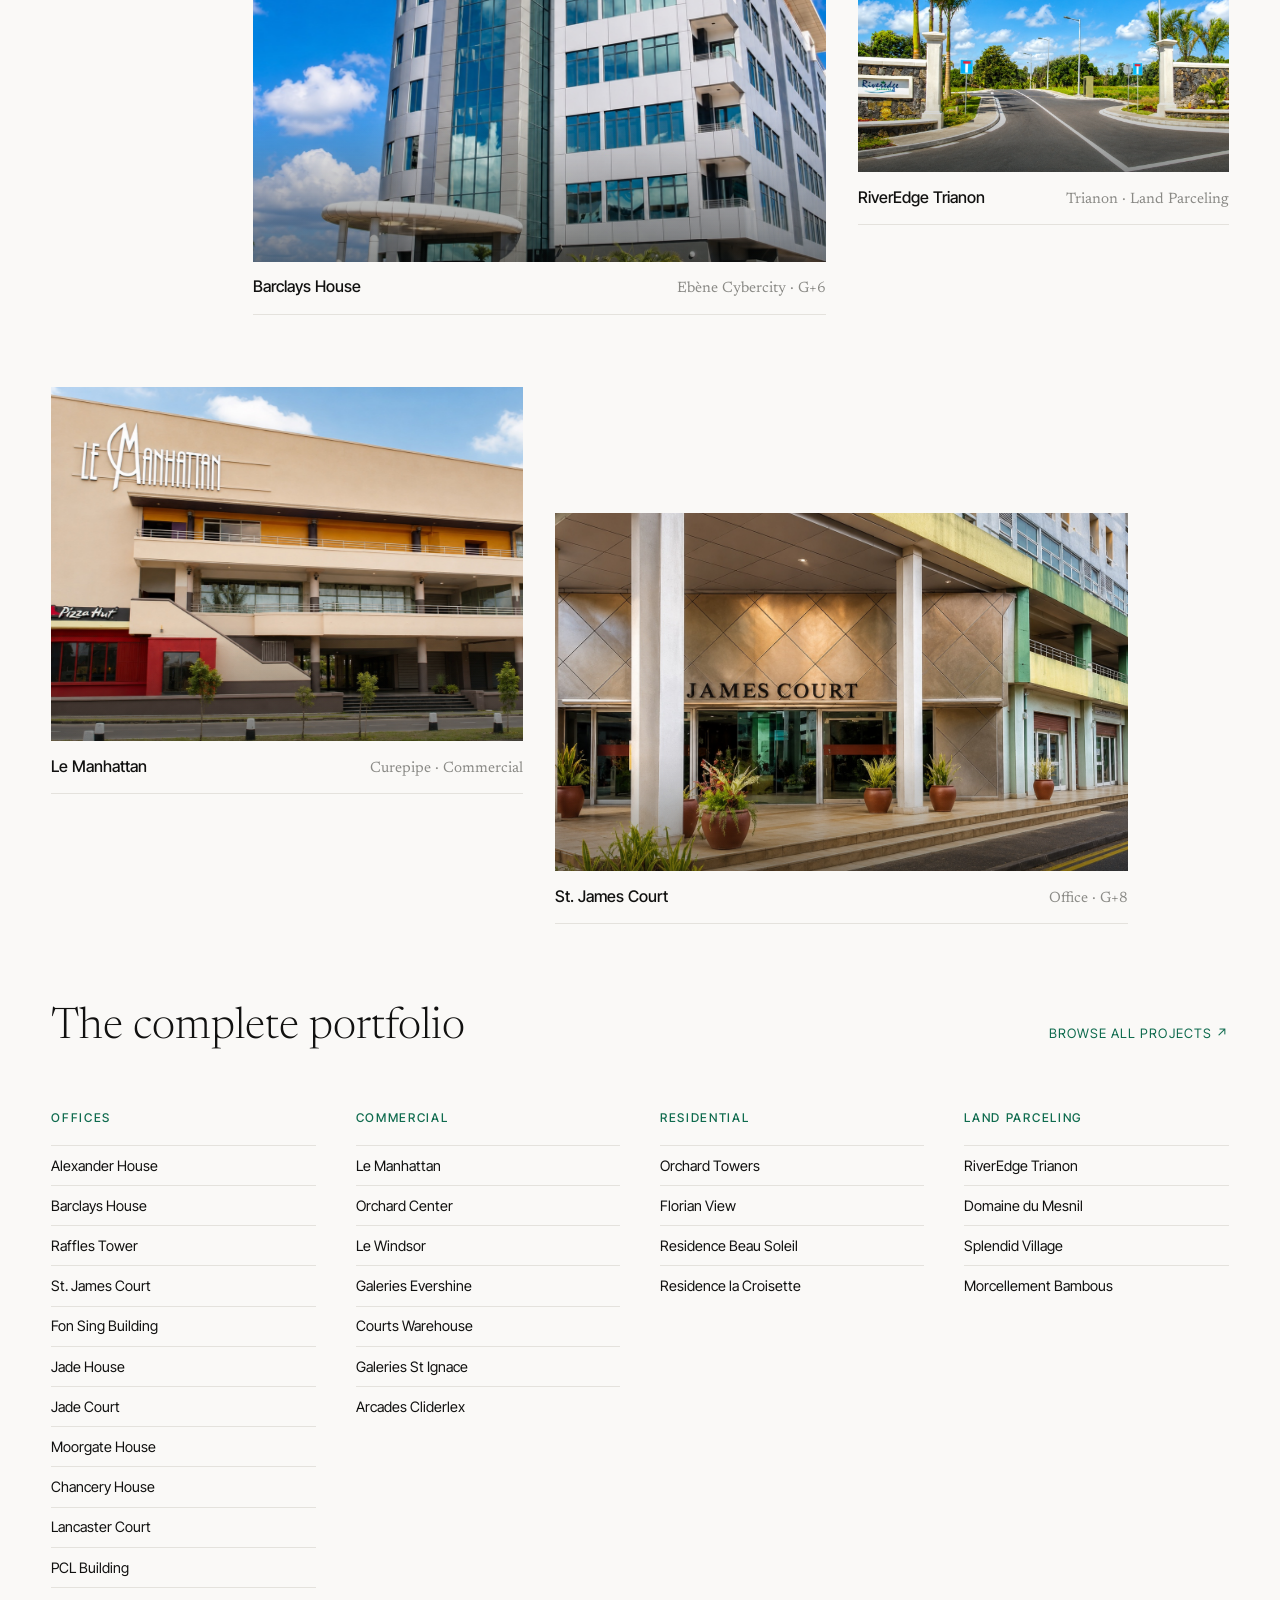
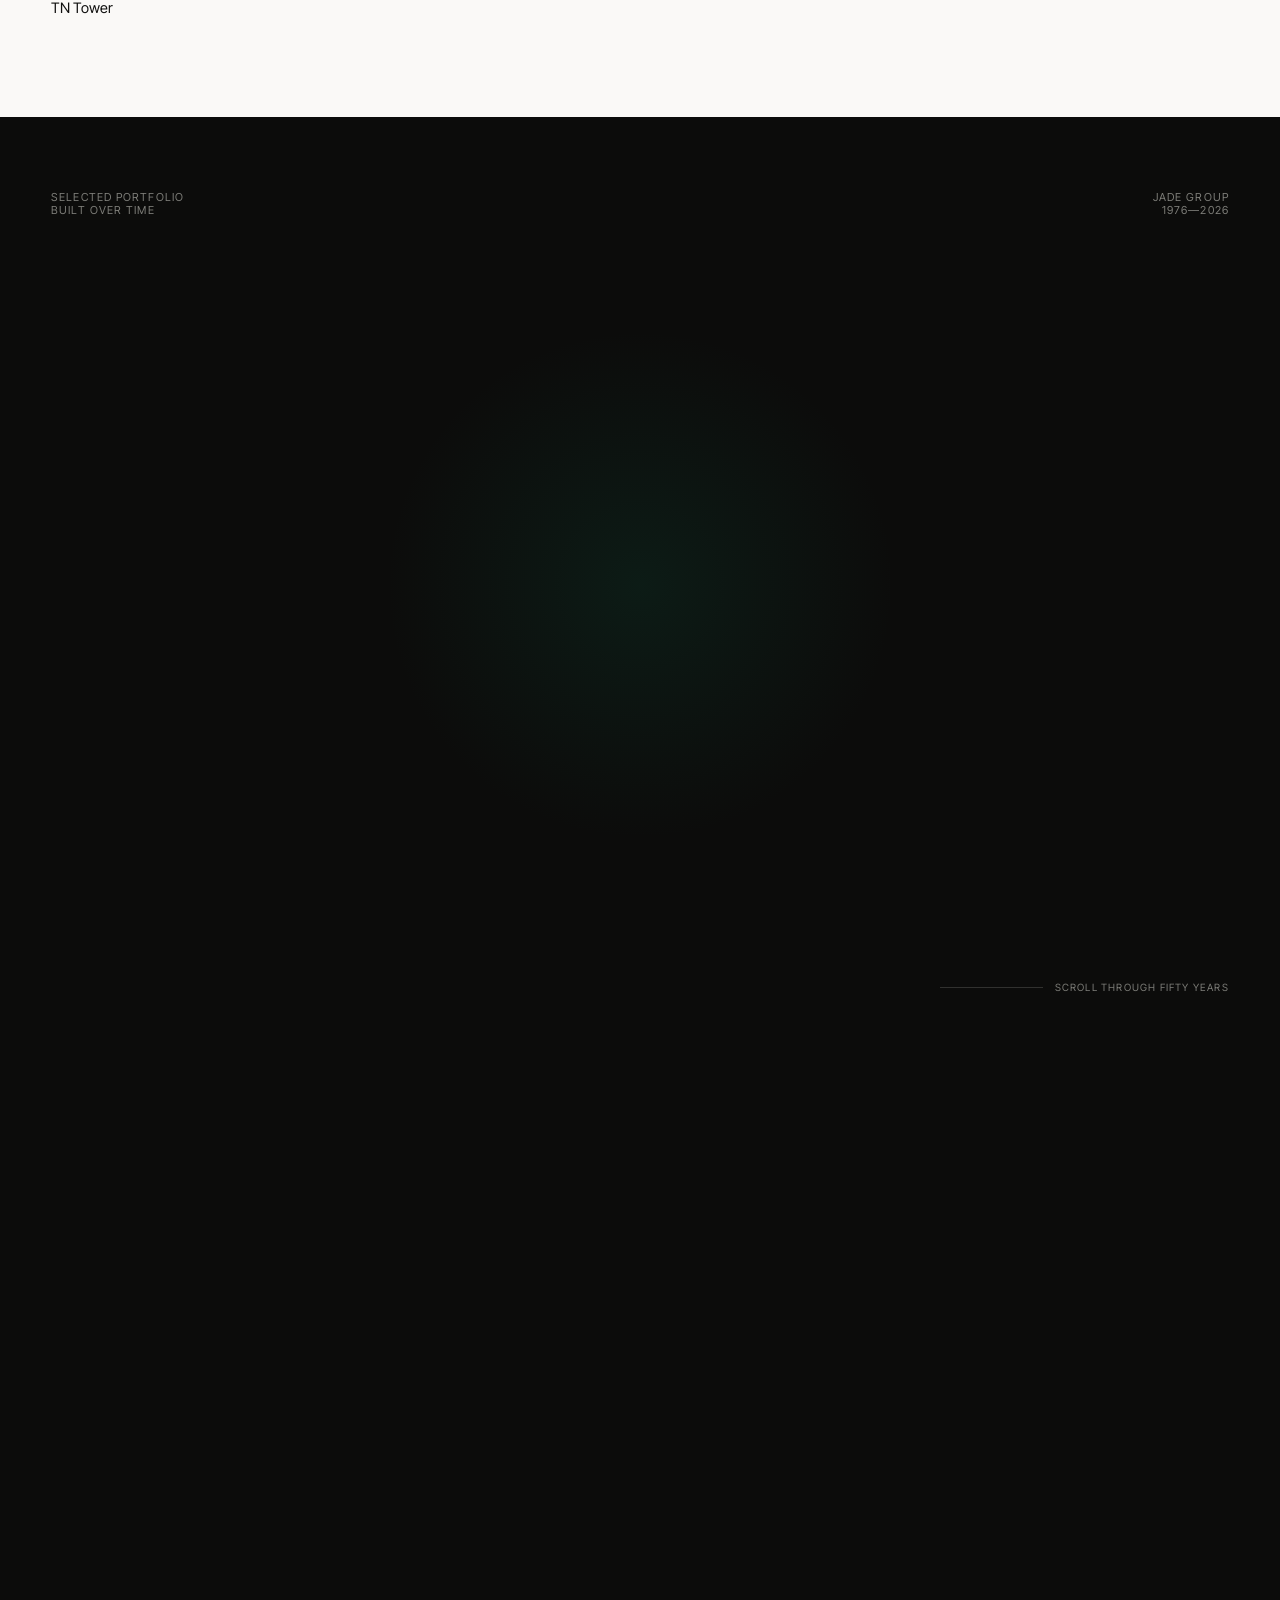
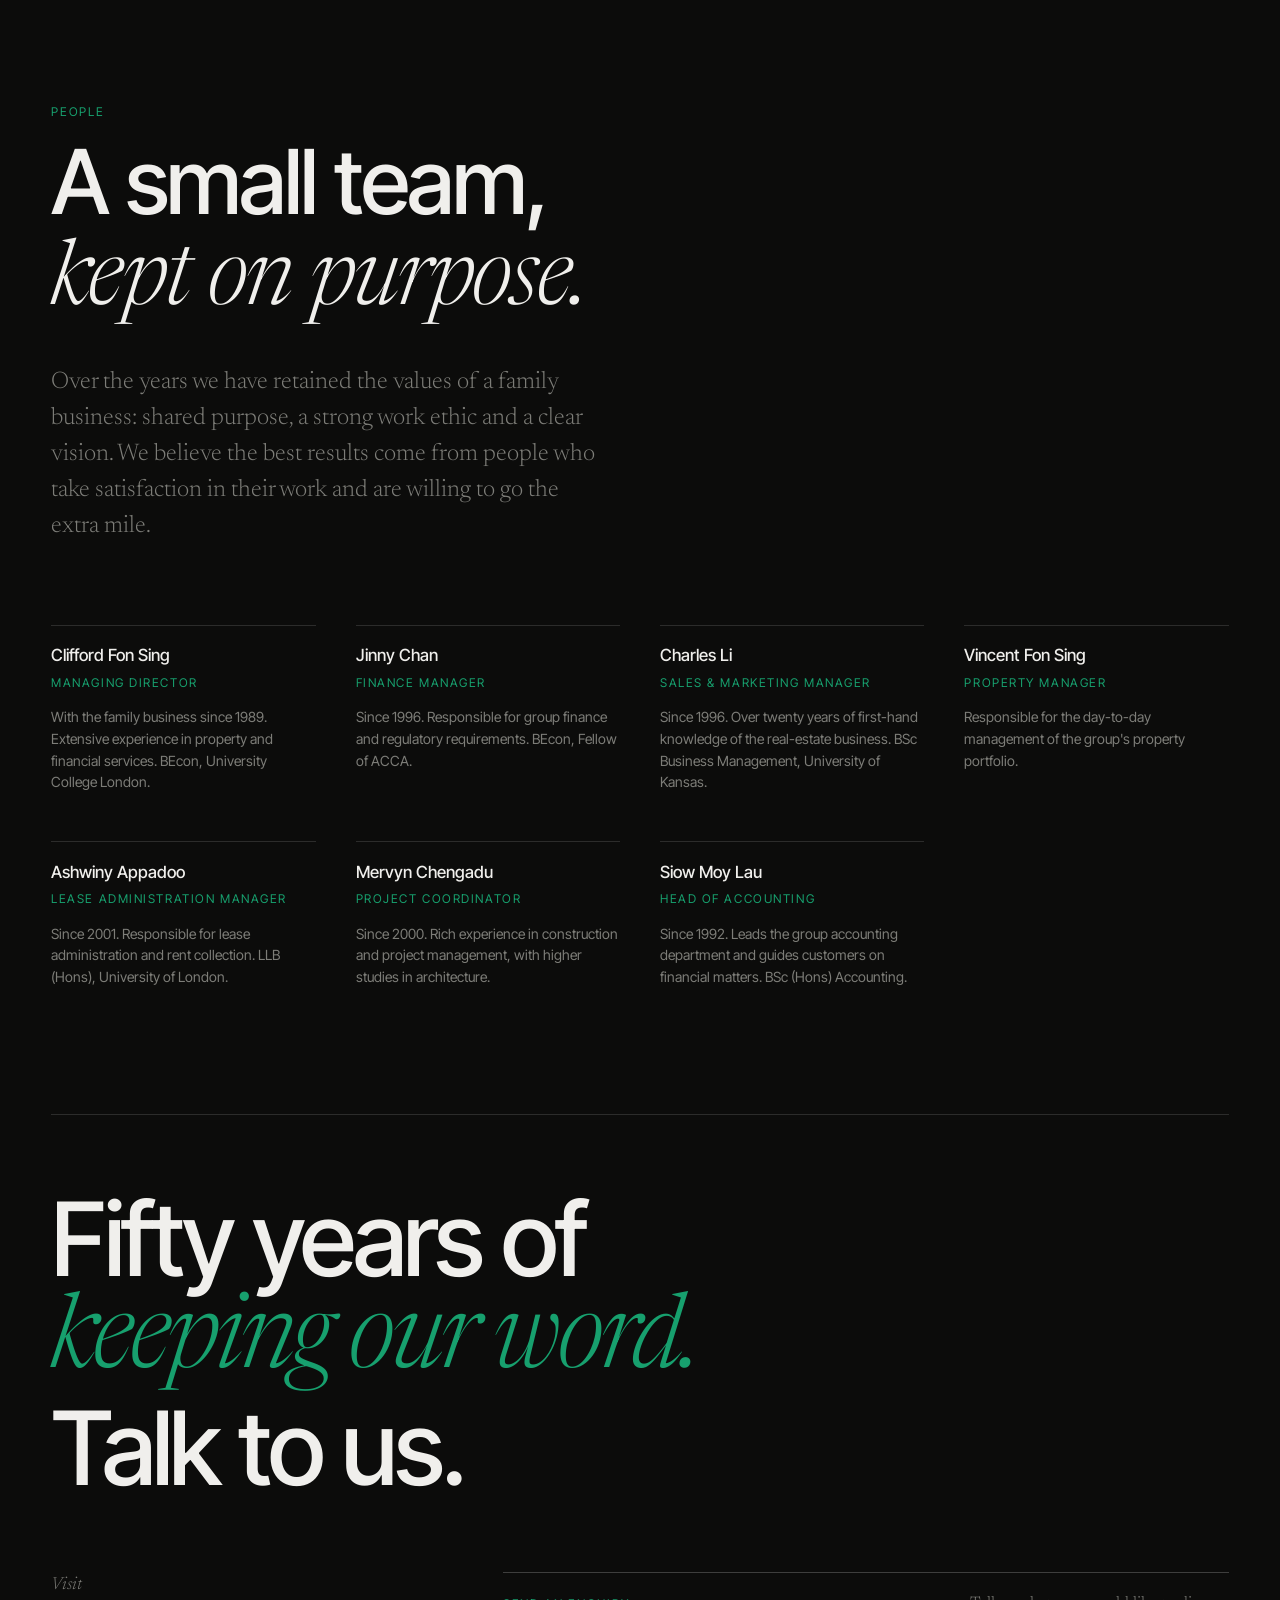
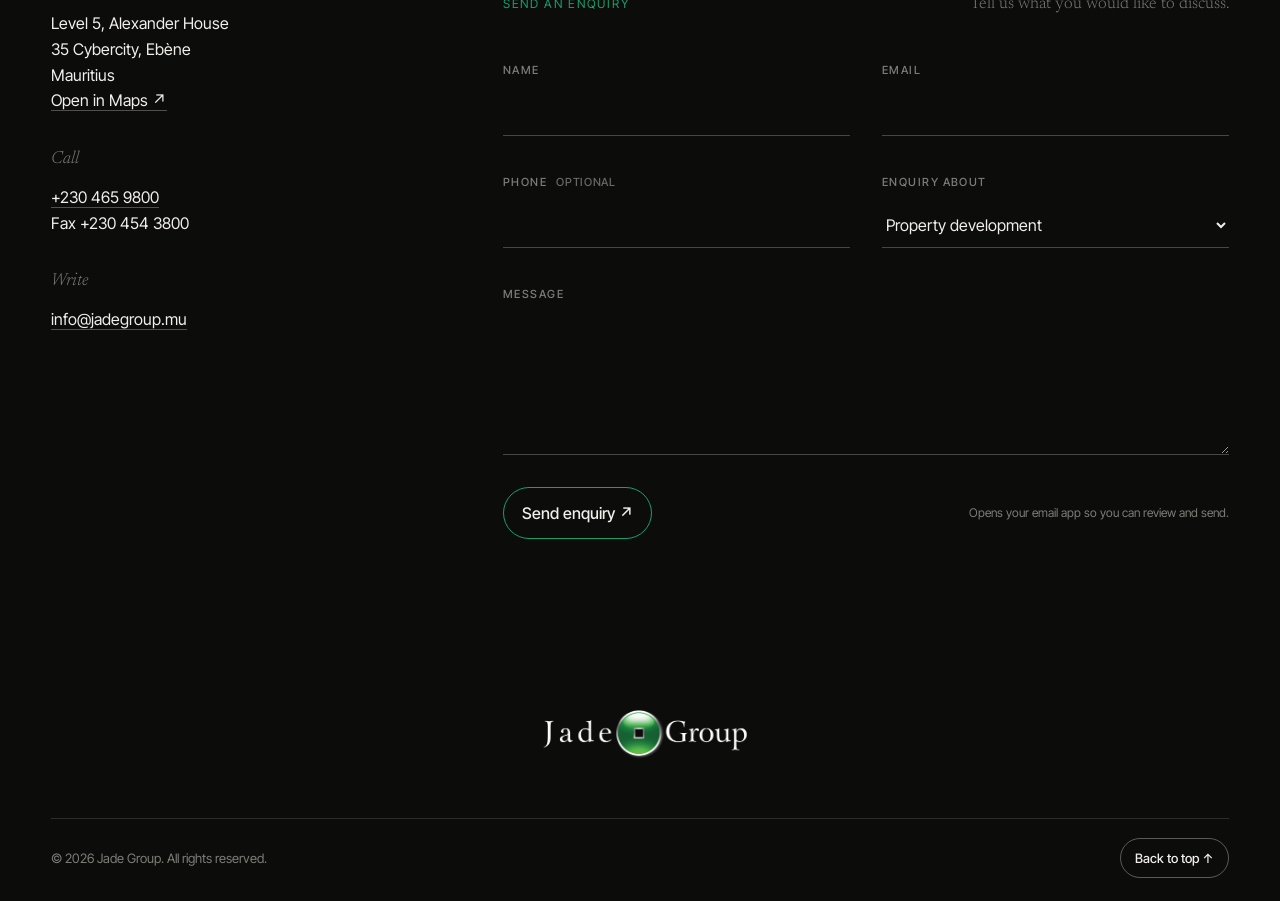
==== commit b146b414: "Update Alexander House project image" ====
--- a/index.html
+++ b/index.html
@@ -127,7 +127,7 @@
       <div class="gallery">
         <a class="gallery__item reveal" href="project.html?p=alexander-house" style="--col: 1 / 8; --ar: 4/3;">
           <figure class="project-photo">
-            <img src="img/projects/alexander-house-new-facade.jpg" alt="Alexander House façade with its new logo" loading="lazy">
+            <img src="img/projects/alexander-house-bright-facade.jpg" alt="Alexander House façade beneath a bright blue sky" loading="lazy">
           </figure>
           <div class="gallery__caption"><h3>Alexander House</h3><p>Ebène Cybercity · G+4</p></div>
         </a>
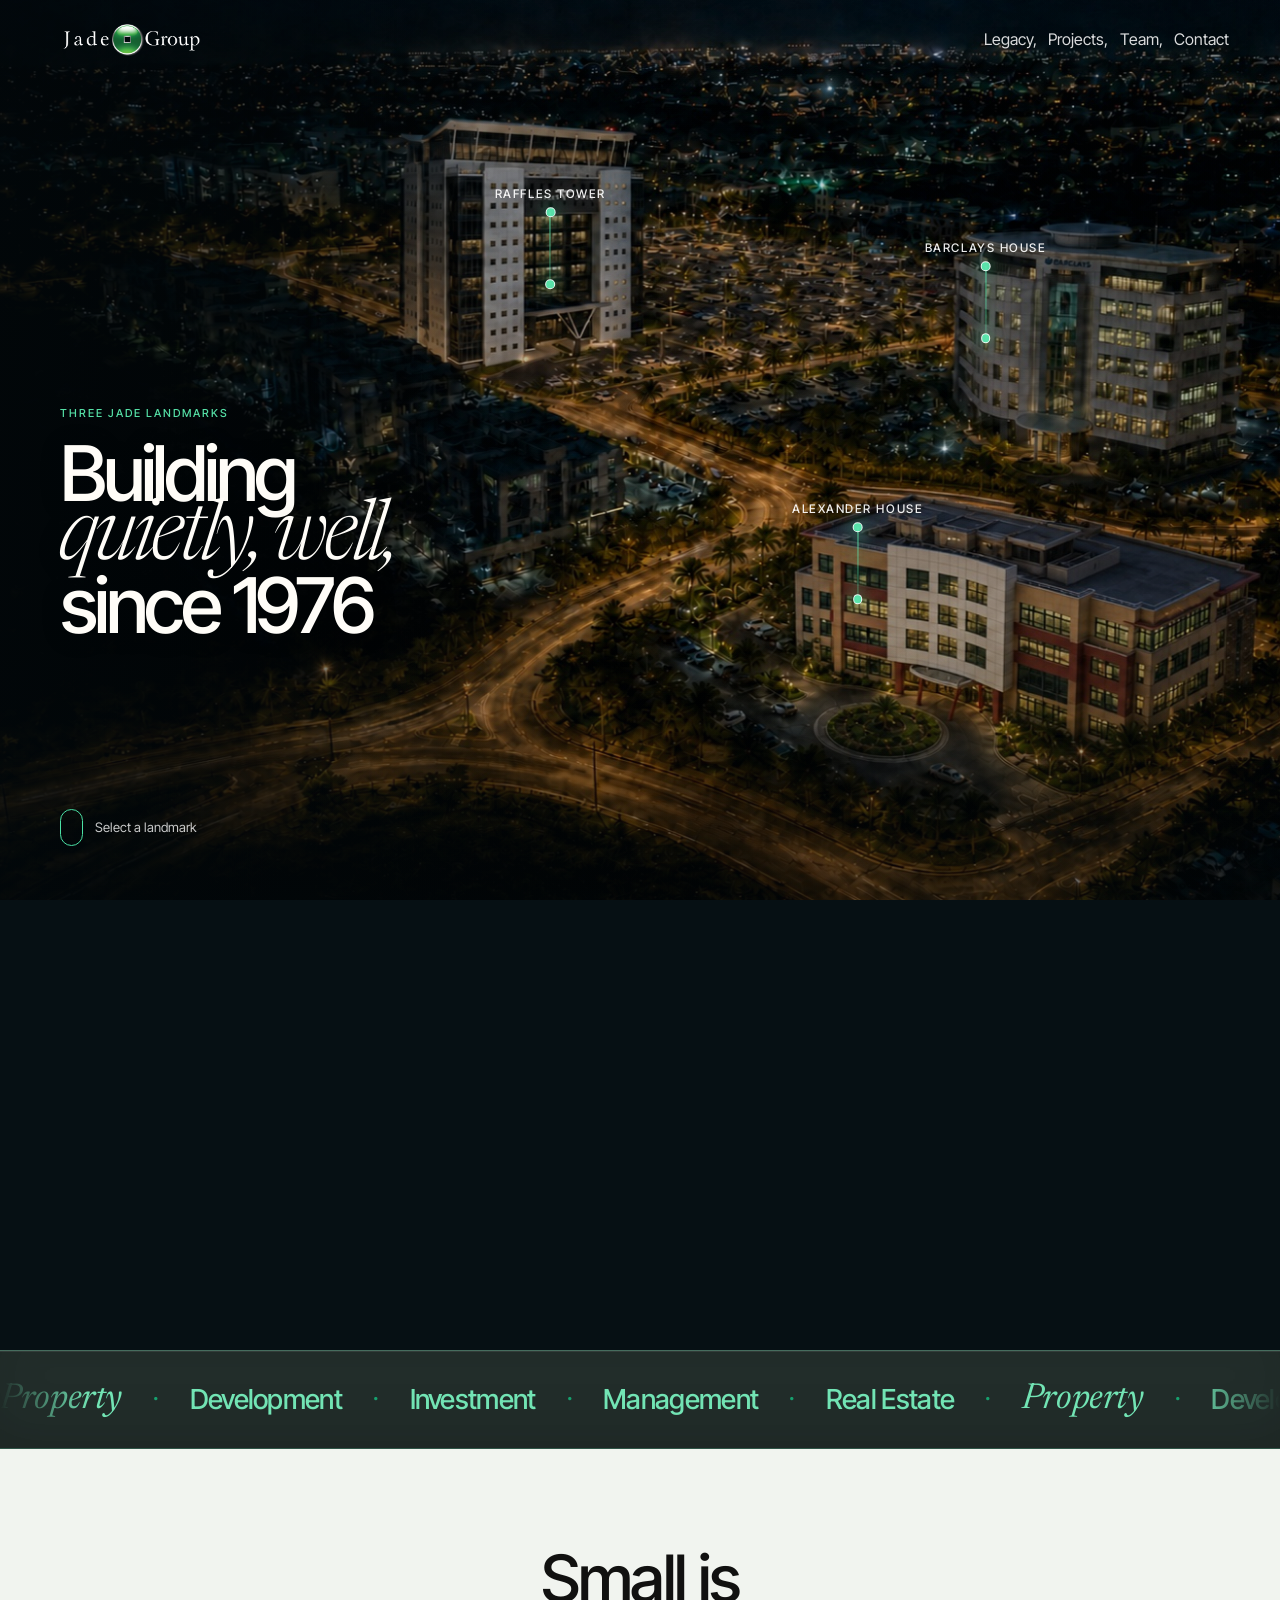
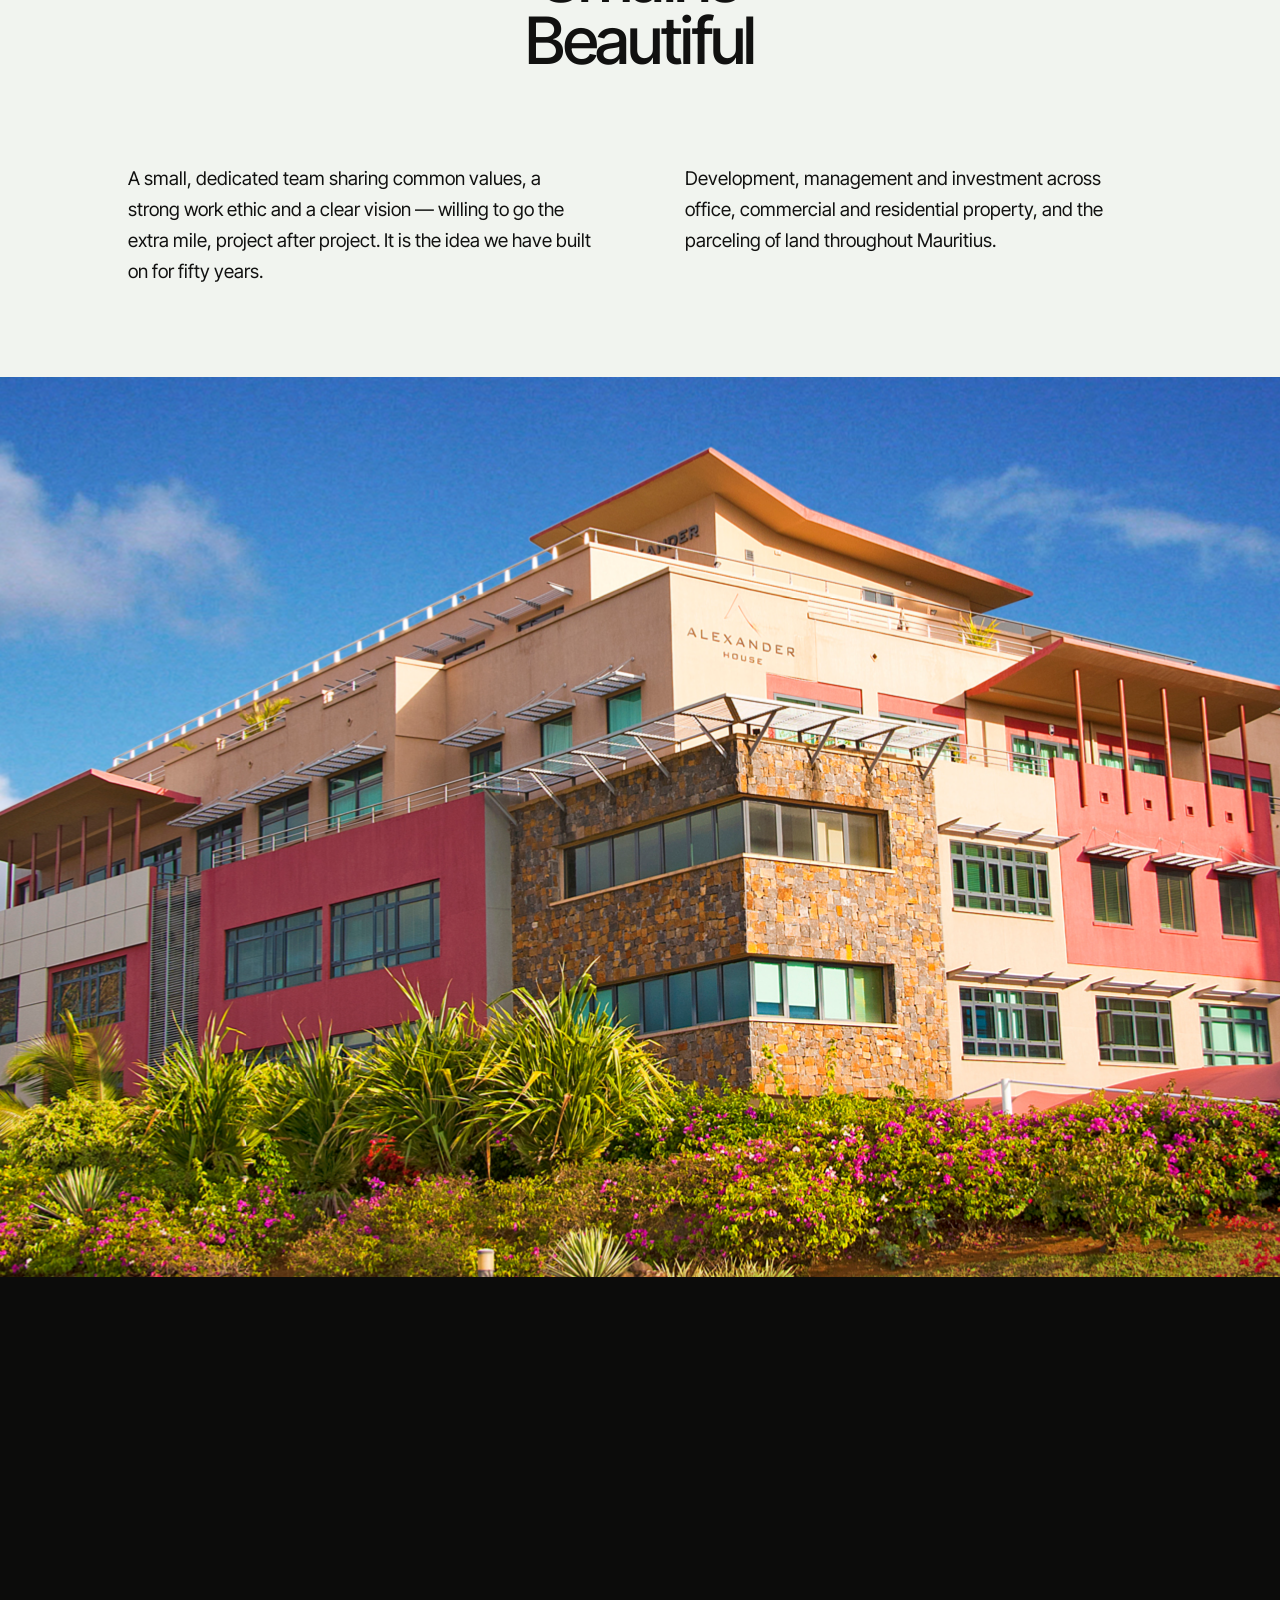
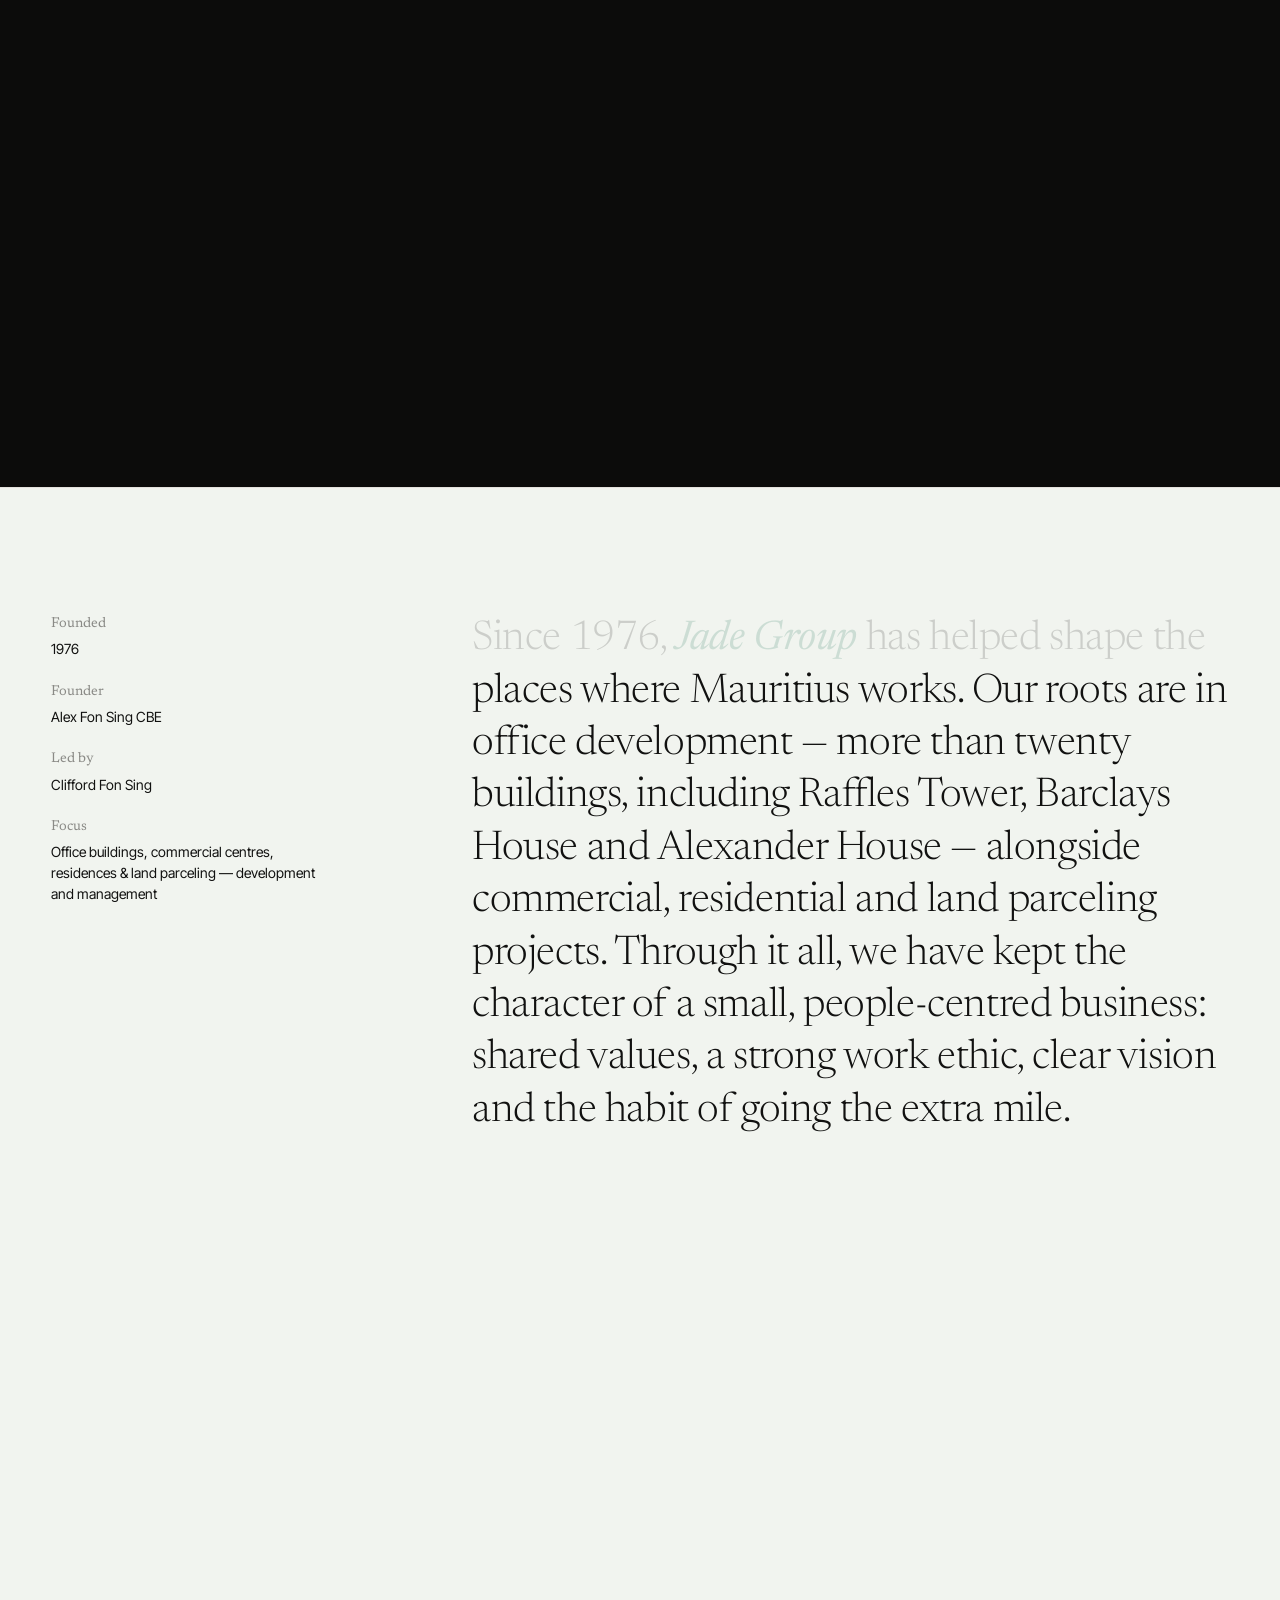
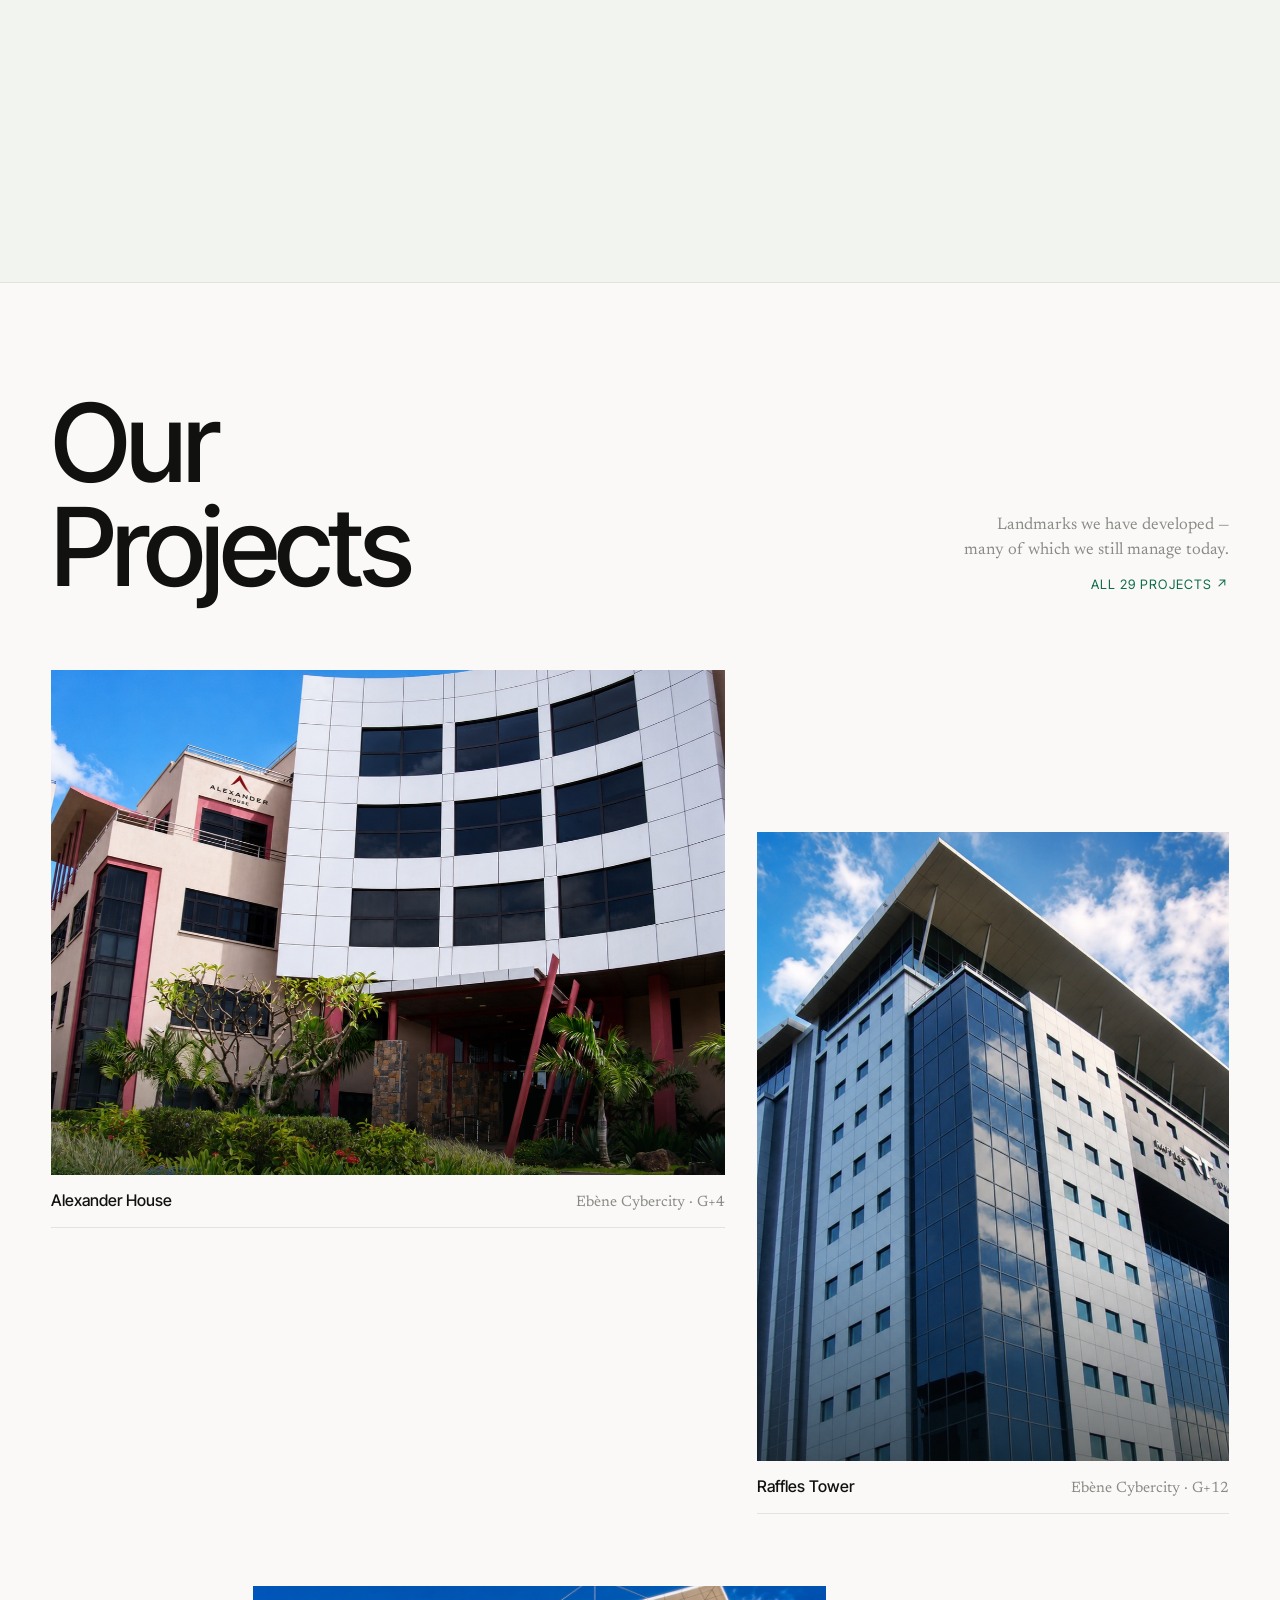
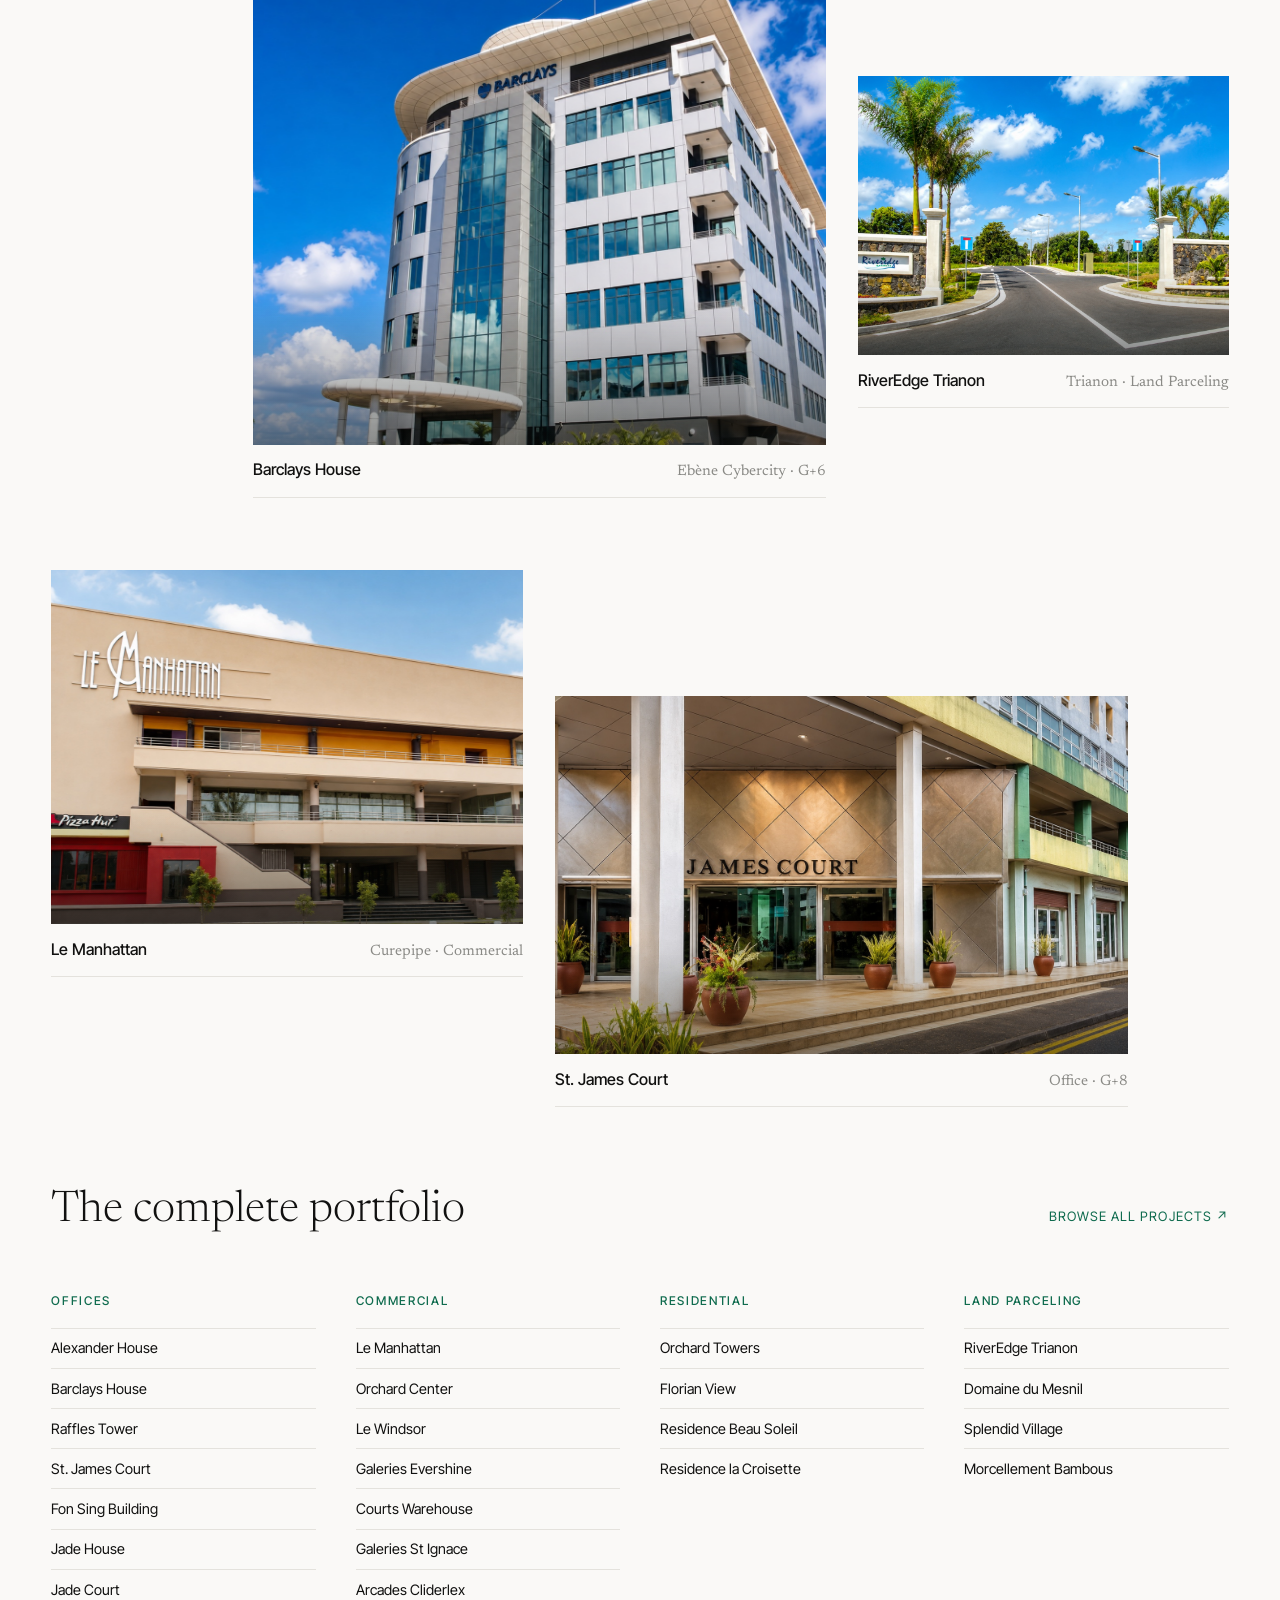
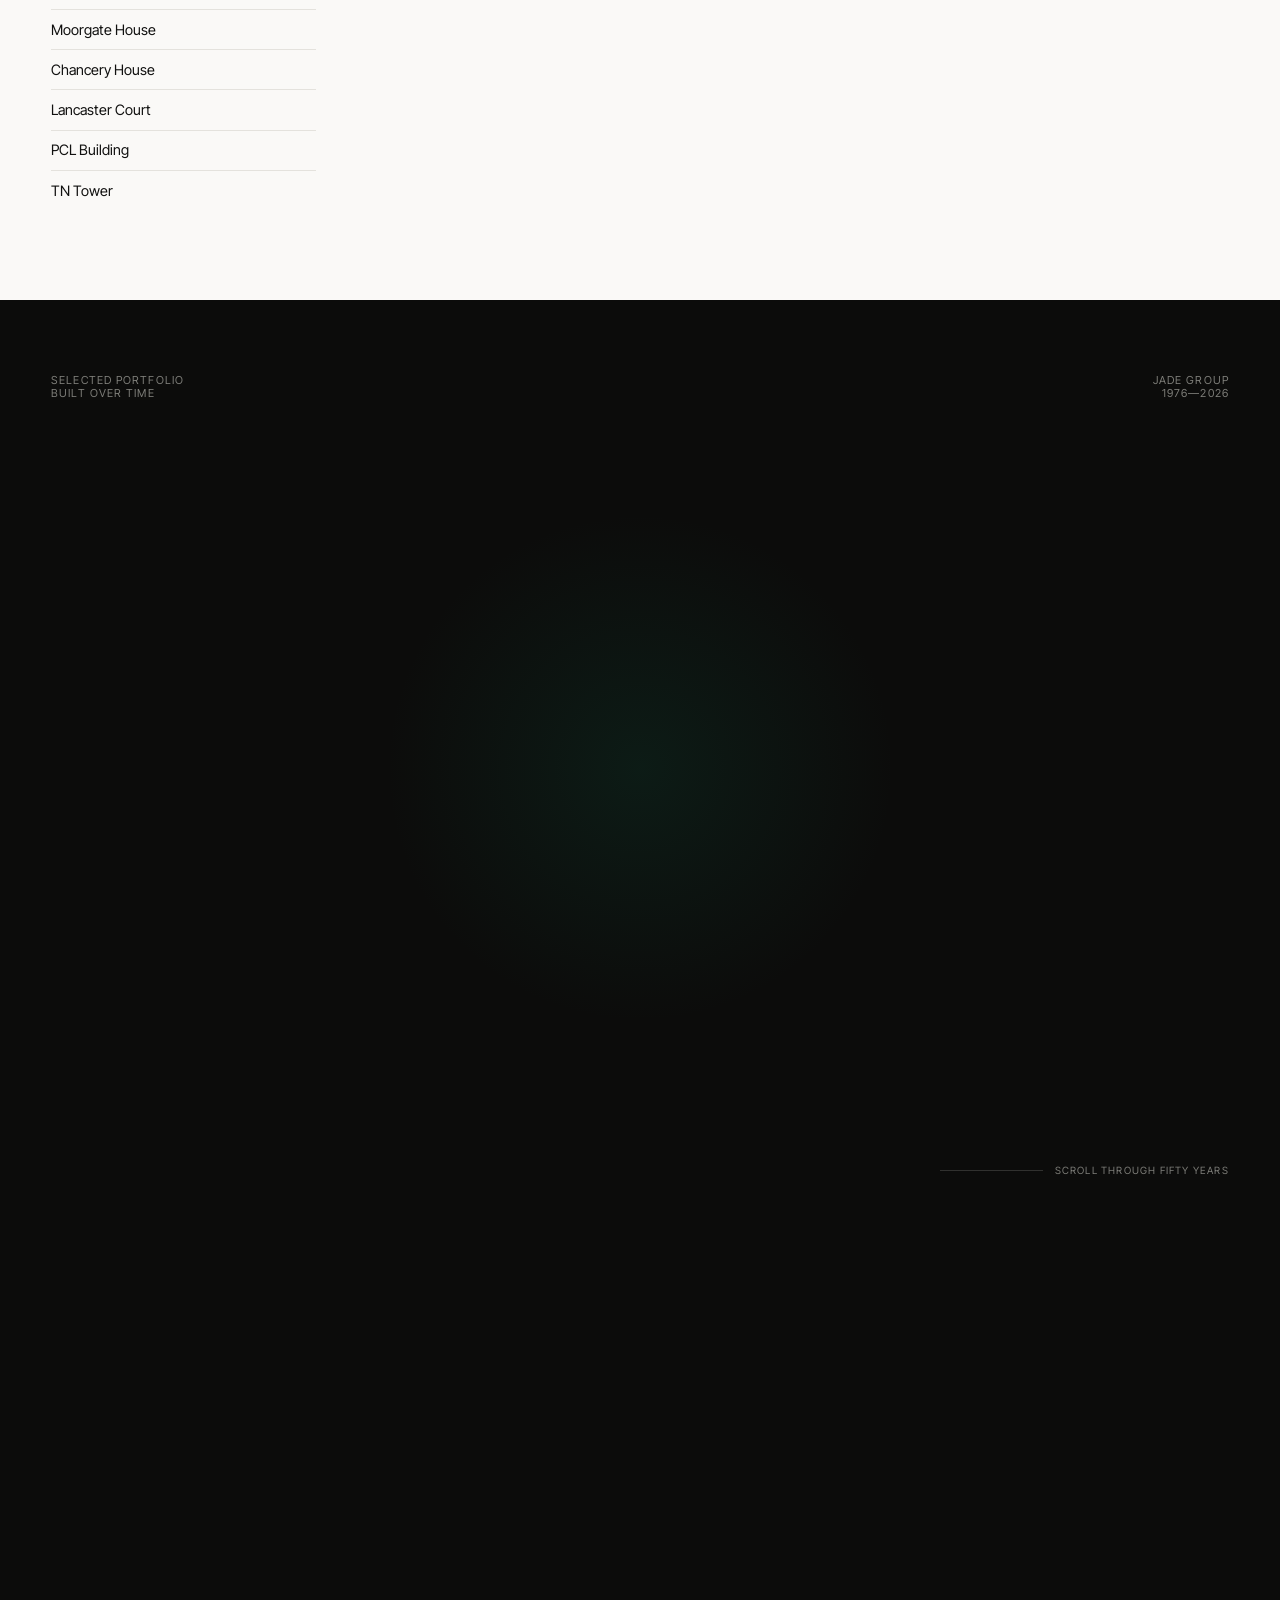
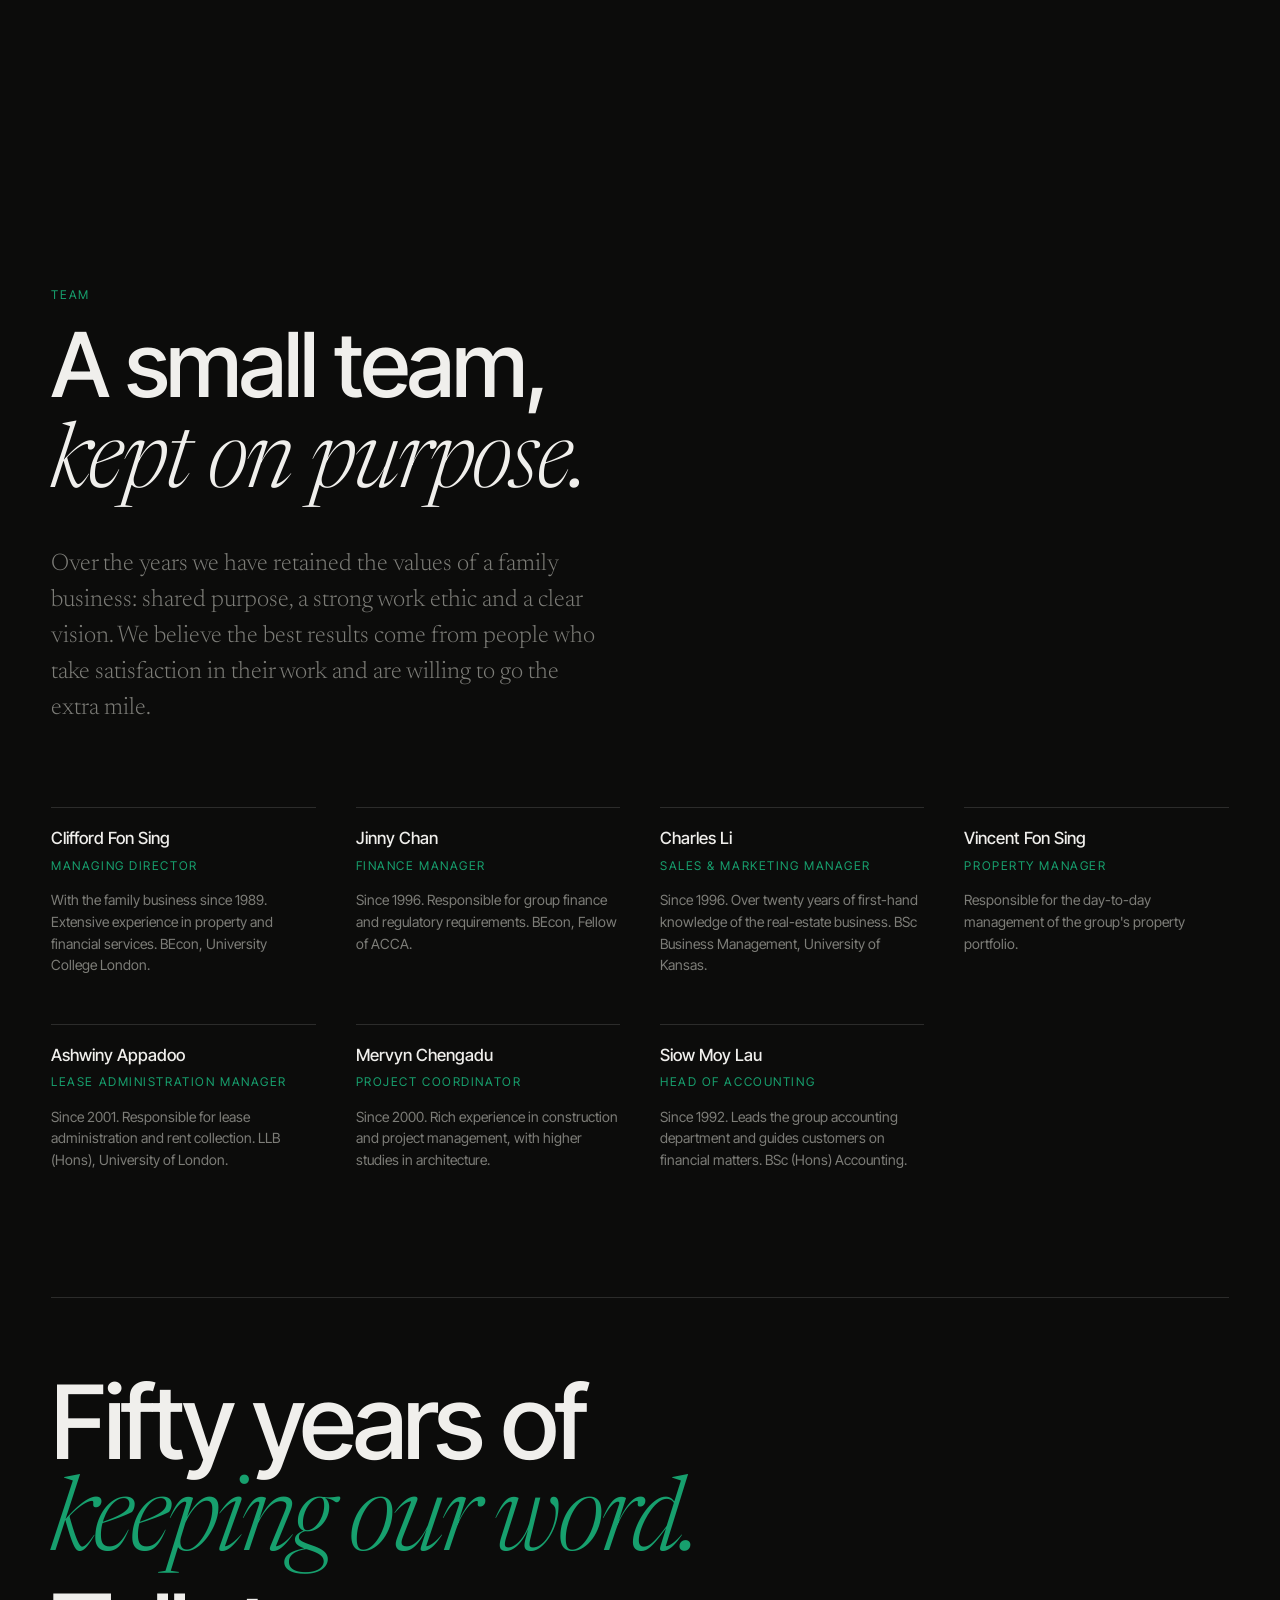
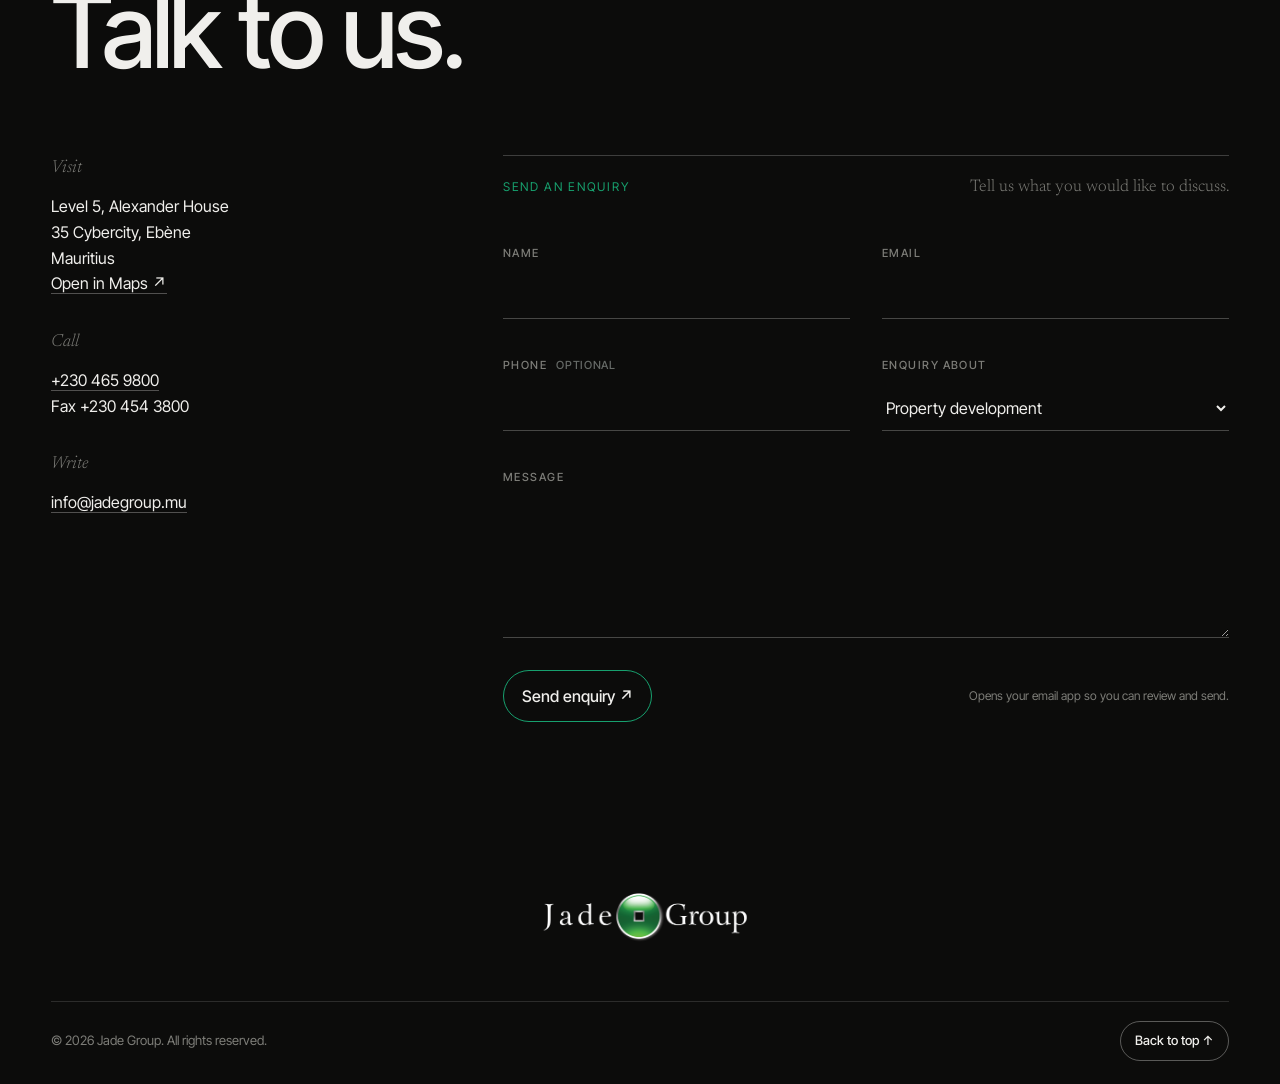
==== commit 3ce60c2c: "Add sharing metadata, fix tour focus, drop dead 3D code Sharing was completely broken: no Open Graph" ====
--- a/index.html
+++ b/index.html
@@ -6,13 +6,60 @@
   <title>Jade Group — Property Development, Management &amp; Investment</title>
   <meta name="description" content="Jade Group has shaped the places where Mauritius works since 1976 — office towers, commercial centres, residences and land developments, built with care by a small, dedicated team.">
 
+  <!-- Canonical host. If the site is served from anywhere other than
+       www.jadegroup.mu, change it here and in the other pages' og:url,
+       plus sitemap.xml and robots.txt. -->
+  <link rel="canonical" href="https://www.jadegroup.mu/">
+
+  <meta property="og:type" content="website">
+  <meta property="og:site_name" content="Jade Group">
+  <meta property="og:locale" content="en_MU">
+  <meta property="og:url" content="https://www.jadegroup.mu/">
+  <meta property="og:title" content="Jade Group — Property Development, Management &amp; Investment">
+  <meta property="og:description" content="Shaping the places where Mauritius works since 1976 — office towers, commercial centres, residences and land developments across the island.">
+  <meta property="og:image" content="https://www.jadegroup.mu/img/og-cover.jpg">
+  <meta property="og:image:width" content="1200">
+  <meta property="og:image:height" content="630">
+  <meta property="og:image:alt" content="Raffles Tower, Barclays House and Alexander House at night in Ebène Cybercity">
+  <meta name="twitter:card" content="summary_large_image">
+  <meta name="twitter:title" content="Jade Group — Property Development, Management &amp; Investment">
+  <meta name="twitter:description" content="Shaping the places where Mauritius works since 1976.">
+  <meta name="twitter:image" content="https://www.jadegroup.mu/img/og-cover.jpg">
+  <meta name="theme-color" content="#0c0c0b">
+
+  <script type="application/ld+json">
+  {
+    "@context": "https://schema.org",
+    "@type": "RealEstateAgent",
+    "name": "Jade Group",
+    "url": "https://www.jadegroup.mu/",
+    "logo": "https://www.jadegroup.mu/img/brand/jade-group-dark.png",
+    "image": "https://www.jadegroup.mu/img/og-cover.jpg",
+    "description": "Property development, management and investment in Mauritius since 1976, specialising in office buildings.",
+    "foundingDate": "1976",
+    "founder": { "@type": "Person", "name": "Alex Fon Sing" },
+    "telephone": "+230 465 9800",
+    "faxNumber": "+230 454 3800",
+    "email": "info@jadegroup.mu",
+    "address": {
+      "@type": "PostalAddress",
+      "streetAddress": "Level 5, Alexander House, 35 Cybercity",
+      "addressLocality": "Ebène",
+      "addressCountry": "MU"
+    },
+    "geo": { "@type": "GeoCoordinates", "latitude": -20.242372, "longitude": 57.4929153 },
+    "areaServed": { "@type": "Country", "name": "Mauritius" }
+  }
+  </script>
+
   <script>document.documentElement.classList.add("js");</script>
 
   <link rel="preconnect" href="https://fonts.googleapis.com">
   <link rel="preconnect" href="https://fonts.gstatic.com" crossorigin>
   <link href="https://fonts.googleapis.com/css2?family=Inter+Tight:wght@300;400;500;600&family=Newsreader:ital,opsz,wght@0,6..72,300;0,6..72,400;1,6..72,300;1,6..72,400&display=swap" rel="stylesheet">
 
-  <link rel="stylesheet" href="css/style.css?v=20260727-1">
+  <link rel="stylesheet" href="css/style.css?v=20260731-5">
+  <link rel="stylesheet" href="css/ebene.css?v=20260730-6">
   <link rel="icon" href="img/favicon.svg?v=20260717-2" type="image/svg+xml">
 </head>
 <body id="top">
@@ -26,7 +73,7 @@
     <nav class="nav__links" aria-label="Main">
       <a href="#legacy">Legacy,</a>
       <a href="#projects">Projects,</a>
-      <a href="#people">People,</a>
+      <a href="#people">Team,</a>
       <a href="#contact">Contact</a>
     </nav>
   </header>
@@ -34,24 +81,36 @@
   <main>
 
     <!-- ============ HERO ============ -->
-    <section class="hero" aria-label="Introduction">
-      <div class="hero__sticky">
-        <figure class="hero__media">
-          <img class="hero__image hero__image--night" src="img/hero-ebene-night-clean.jpg" alt="Ebène Cybercity at night, home to several Jade Group developments" fetchpriority="high">
-          <img class="hero__image hero__image--day" src="img/hero-ebene-day-hover.jpg" alt="" aria-hidden="true" decoding="async">
+    <section class="hero landmark-map landmark-map--scroll" id="landmark-map" aria-label="Explore Jade landmarks in Ebène">
+      <div class="landmark-map__sticky">
+        <figure class="landmark-map__image">
+          <img src="img/ebene-landmarks-night-v6.jpg" alt="Night aerial of Ebène Cybercity showing Raffles Tower, Barclays House and Alexander House" fetchpriority="high" decoding="async">
         </figure>
-        <div class="hero__inner">
-          <h1 class="hero__title">
-            <span class="hero__line">Building</span>
-            <span class="hero__line hero__line--serif">quietly, well,</span>
-            <span class="hero__line">since 1976</span>
-          </h1>
-        </div>
+        <div class="landmark-map__shade" aria-hidden="true"></div>
+
+        <section class="landmark-copy" aria-live="polite">
+          <p class="landmark-copy__eyebrow">Three Jade landmarks</p>
+          <h1 class="landmark-copy__statement"><span>Building</span><em>quietly, well,</em><span>since 1976</span></h1>
+        </section>
+
+        <div class="map-pins" aria-label="Choose a Jade landmark">
+          <button class="map-pin" type="button" data-map-select="raffles-tower" style="--pin-x: 43%; --pin-y: 23%;" aria-label="Open the Raffles Tower tour">
+            <span class="map-pin__label">Raffles Tower</span><span class="map-pin__line" aria-hidden="true"></span><span class="map-pin__point" aria-hidden="true"></span>
+          </button>
+          <button class="map-pin" type="button" data-map-select="barclays-house" style="--pin-x: 77%; --pin-y: 29%;" aria-label="Open the Barclays House tour">
+            <span class="map-pin__label">Barclays House</span><span class="map-pin__line" aria-hidden="true"></span><span class="map-pin__point" aria-hidden="true"></span>
+          </button>
+          <button class="map-pin" type="button" data-map-select="alexander-house" style="--pin-x: 67%; --pin-y: 58%;" aria-label="Open the Alexander House tour">
+            <span class="map-pin__label">Alexander House</span><span class="map-pin__line" aria-hidden="true"></span><span class="map-pin__point" aria-hidden="true"></span>
+          </button>
+        </div>
+
+        <p class="landmark-hint"><span class="landmark-hint__mouse" aria-hidden="true"></span> Select a landmark</p>
       </div>
     </section>
 
     <!-- ============ MOTTO ============ -->
-    <section class="motto" id="legacy">
+    <section class="capabilities" id="legacy" aria-label="Jade Group capabilities">
       <div class="motto__marquee reveal" aria-label="Property, development, investment, management and real estate">
         <div class="motto__marquee-track">
           <div class="motto__marquee-set">
@@ -68,8 +127,25 @@
             <span>Management</span><i>·</i>
             <span>Real Estate</span><i>·</i>
           </div>
-        </div>
-      </div>
+          <div class="motto__marquee-set" aria-hidden="true">
+            <span class="motto__property">Property</span><i>·</i>
+            <span>Development</span><i>·</i>
+            <span>Investment</span><i>·</i>
+            <span>Management</span><i>·</i>
+            <span>Real Estate</span><i>·</i>
+          </div>
+          <div class="motto__marquee-set" aria-hidden="true">
+            <span class="motto__property">Property</span><i>·</i>
+            <span>Development</span><i>·</i>
+            <span>Investment</span><i>·</i>
+            <span>Management</span><i>·</i>
+            <span>Real Estate</span><i>·</i>
+          </div>
+        </div>
+      </div>
+    </section>
+
+    <section class="motto">
       <h2 class="motto__title reveal">Small is<br>Beautiful</h2>
       <p class="motto__attr reveal">— E.F. Schumacher, 1973.</p>
       <div class="motto__cols">
@@ -263,7 +339,7 @@
           <p class="orbit__metric"><strong>50</strong><span class="serif">Years in<br>property</span></p>
           <p class="orbit__metric"><strong>30+</strong><span class="serif">Projects<br>delivered</span></p>
           <p class="orbit__metric"><strong>20+</strong><span class="serif">Office building<br>developments</span></p>
-          <p class="orbit__metric"><strong>4</strong><span class="serif">Sectors<br>of activity</span></p>
+          <p class="orbit__metric"><strong>4</strong><span class="serif">Property<br>segments</span></p>
         </div>
 
         <div class="orbit__progress" aria-hidden="true">
@@ -276,7 +352,7 @@
     <!-- ============ PEOPLE (dark) ============ -->
     <section class="people" id="people">
       <header class="people__head reveal">
-        <p class="eyebrow eyebrow--light">People</p>
+        <p class="eyebrow eyebrow--light">Team</p>
         <h2>A small team,<br><span class="serif people__serif">kept on purpose.</span></h2>
         <p class="people__intro serif">Over the years we have retained the values of a family business:
         shared purpose, a strong work ethic and a clear vision. We believe
@@ -381,6 +457,27 @@
 
   </main>
 
+  <section class="building-tour" id="building-tour" role="dialog" aria-label="Immersive building tour" hidden>
+    <div class="building-tour__stage" id="tour-stage">
+      <img class="building-tour__image" id="tour-image" src="" alt="">
+      <div class="building-tour__shade" aria-hidden="true"></div>
+    </div>
+
+    <header class="building-tour__heading">
+      <p id="tour-eyebrow">Jade landmark 01</p>
+      <h2 id="tour-title">Alexander House</h2>
+      <p class="building-tour__meta" id="tour-meta">Ebène Cybercity · G+4</p>
+      <a id="tour-project" href="project.html?p=alexander-house">View full project <span aria-hidden="true">↗</span></a>
+    </header>
+
+    <div class="building-tour__position" aria-live="polite">
+      <span id="tour-current">01</span><i></i><span id="tour-total">04</span>
+    </div>
+    <nav class="building-tour__views" id="tour-views" aria-label="Choose a view of this building"></nav>
+    <p class="building-tour__hint">Drag or swipe to move around the building</p>
+    <button class="building-tour__close" id="close-tour" type="button" aria-label="Close building tour"><span aria-hidden="true">×</span></button>
+  </section>
+
   <!-- ============ FOOTER ============ -->
   <footer class="footer">
     <img class="footer__logo" src="img/brand/jade-group-white.png" alt="Jade Group">
@@ -391,6 +488,7 @@
   </footer>
 
   <script src="js/project-orbit.js?v=20260717-7"></script>
-  <script src="js/main.js?v=20260726-3"></script>
+  <script src="js/main.js?v=20260730-4"></script>
+  <script src="js/ebene.js?v=20260801-1"></script>
 </body>
 </html>
--- a/css/style.css
+++ b/css/style.css
@@ -202,9 +202,6 @@
   position: absolute; inset: 0;
   z-index: -1;
   overflow: hidden;
-  --daylight-x: 50%;
-  --daylight-y: 50%;
-  --daylight-radius: clamp(8rem, 15vw, 15rem);
 }
 .hero__media .placeholder__label { left: auto; right: 1.1rem; top: 4.2rem; bottom: auto; }
 .hero__media::before {
@@ -232,29 +229,6 @@
   will-change: object-position;
   transition: object-position 0.04s linear;
 }
-.hero__media > .hero__image--day {
-  z-index: 4;
-  opacity: 0;
-  -webkit-mask-image: radial-gradient(
-    circle var(--daylight-radius) at var(--daylight-x) var(--daylight-y),
-    #000 0%,
-    #000 56%,
-    rgba(0, 0, 0, 0.82) 68%,
-    transparent 100%
-  );
-  mask-image: radial-gradient(
-    circle var(--daylight-radius) at var(--daylight-x) var(--daylight-y),
-    #000 0%,
-    #000 56%,
-    rgba(0, 0, 0, 0.82) 68%,
-    transparent 100%
-  );
-  transition: opacity 180ms ease-out, object-position 0.04s linear;
-  will-change: opacity, object-position, -webkit-mask-image, mask-image;
-}
-.hero__sticky.is-daylight-active .hero__image--day {
-  opacity: 1;
-}
 .hero__inner {
   padding: 0 var(--gutter);
   margin-bottom: 3rem;
@@ -276,20 +250,57 @@
   font-style: italic;
   letter-spacing: -0.01em;
 }
-/* ============================================================
-   MOTTO — giant statement
-   ============================================================ */
-.motto {
-  padding: clamp(3.5rem, 8vh, 6rem) var(--gutter) clamp(3rem, 7vh, 5rem);
-  text-align: center;
+.hero__explore {
+  display: inline-grid;
+  gap: .12rem;
+  margin-top: clamp(1.35rem, 2.4vh, 2.2rem);
+  padding: .72rem 1rem .76rem;
+  border: 1px solid rgba(255, 255, 255, .42);
+  border-radius: 2rem;
+  background: rgba(6, 15, 18, .38);
+  color: #fff;
+  text-decoration: none;
+  backdrop-filter: blur(12px);
+  transition: background .25s, border-color .25s, transform .35s var(--ease);
+}
+.hero__explore span {
+  font-size: .72rem;
+  font-weight: 500;
+  letter-spacing: .11em;
+  text-transform: uppercase;
+}
+.hero__explore small {
+  color: rgba(255,255,255,.6);
+  font-family: var(--serif);
+  font-size: .72rem;
+}
+.hero__explore:hover {
+  border-color: rgba(74, 196, 145, .9);
+  background: rgba(15, 107, 78, .78);
+  transform: translateY(-2px);
+}
+/* ============================================================
+   CAPABILITIES — kinetic service rail
+   ============================================================ */
+.capabilities {
+  position: relative;
   overflow: hidden;
-  background: var(--story-paper);
+  padding: clamp(1.15rem, 2.4vh, 1.75rem) 0;
+  border-top: 1px solid rgba(151, 255, 210, .3);
+  border-bottom: 1px solid rgba(91, 229, 173, .22);
+  background: rgba(4, 17, 14, .88);
+  box-shadow:
+    inset 0 1px 0 rgba(255, 255, 255, .08),
+    inset 0 -1.5rem 2.8rem rgba(0, 0, 0, .12);
+  backdrop-filter: blur(18px) saturate(135%);
+  -webkit-backdrop-filter: blur(18px) saturate(135%);
+  color: #d9f8e9;
 }
 .motto__marquee {
-  width: calc(100% + (var(--gutter) * 2));
-  margin: 0 calc(var(--gutter) * -1) clamp(2.5rem, 5vh, 4rem);
+  width: 100%;
+  margin: 0;
   overflow: hidden;
-  color: var(--jade);
+  color: #72e4b4;
   -webkit-mask-image: linear-gradient(to right, transparent, #000 7%, #000 93%, transparent);
   mask-image: linear-gradient(to right, transparent, #000 7%, #000 93%, transparent);
 }
@@ -297,18 +308,26 @@
   display: flex;
   width: max-content;
   will-change: transform;
-  animation: motto-marquee 24s linear infinite;
-}
+  animation: motto-marquee 30s linear infinite;
+}
+.motto__marquee:hover .motto__marquee-track { animation-play-state: paused; }
 .motto__marquee-set {
   display: flex;
   flex: none;
   align-items: center;
-  gap: clamp(1.5rem, 3vw, 3.5rem);
-  padding-right: clamp(1.5rem, 3vw, 3.5rem);
+  gap: clamp(1.15rem, 2.35vw, 2.8rem);
+  padding-right: clamp(1.15rem, 2.35vw, 2.8rem);
   white-space: nowrap;
-  font-size: clamp(1.2rem, 2.4vw, 2.6rem);
+  font-size: clamp(1.45rem, 2.15vw, 3.2rem);
   font-weight: 500;
   letter-spacing: -0.025em;
+}
+.motto__marquee-set span {
+  transition: color .3s var(--ease), transform .3s var(--ease);
+}
+.motto__marquee-set span:hover {
+  color: #fff;
+  transform: translateY(-.12em);
 }
 .motto__marquee-set i {
   color: var(--jade-bright);
@@ -325,7 +344,16 @@
   letter-spacing: -0.01em;
 }
 @keyframes motto-marquee {
-  to { transform: translateX(-50%); }
+  to { transform: translateX(-25%); }
+}
+/* ============================================================
+   MOTTO — company philosophy
+   ============================================================ */
+.motto {
+  padding: clamp(5.5rem, 11vh, 9rem) var(--gutter) clamp(5rem, 10vh, 8rem);
+  text-align: center;
+  overflow: hidden;
+  background: var(--story-paper);
 }
 .motto__title {
   font-size: clamp(2.75rem, 5.1vw, 5.4rem);
@@ -1068,10 +1096,19 @@
   gap: clamp(1rem, 2.5vw, 2.5rem);
   padding: 0 var(--gutter);
 }
-.pdetail__gallery .placeholder:first-child { aspect-ratio: 16/10; }
-.pdetail__gallery .placeholder:last-child { aspect-ratio: 4/5; align-self: end; }
+.pdetail__gallery .placeholder,
+.pdetail__gallery .project-photo { aspect-ratio: 4/3; }
+.pdetail__gallery .placeholder:first-child,
 .pdetail__gallery .project-photo:first-child { aspect-ratio: 16/10; }
-.pdetail__gallery .project-photo:last-child { aspect-ratio: 4/5; align-self: end; }
+.pdetail__gallery .placeholder:nth-child(even),
+.pdetail__gallery .project-photo:nth-child(even) {
+  aspect-ratio: 4/3;
+  align-self: end;
+  margin-top: clamp(2rem, 10vh, 7rem);
+}
+.pdetail__gallery .project-photo:nth-child(n + 3) {
+  margin-top: clamp(2rem, 7vh, 5rem);
+}
 .pdetail__gallery--single { grid-template-columns: 1fr; }
 .pdetail__gallery--single .project-photo:first-child { aspect-ratio: 16/8.5; }
 .pdetail__next {
@@ -1161,8 +1198,6 @@
     opacity: 1;
     transform: none;
   }
-  .hero__media > .hero__image--day { display: none; }
-
   .motto__cols {
     grid-template-columns: 1fr;
     gap: 2rem;
@@ -1229,7 +1264,6 @@
   .legacy__word { opacity: 1; transition: none; }
   .hero { height: 100svh; }
   .hero__media > .hero__image { opacity: 1; }
-  .hero__media > .hero__image--day { display: none; }
   .legacy-visual {
     height: 82svh;
     min-height: 32rem;
--- a/css/ebene.css
+++ b/css/ebene.css
@@ -0,0 +1,525 @@
+/* Ebène — direct landmark selection with immersive photographic tours */
+
+.eb-page {
+  overflow: hidden;
+  background: #061014;
+  color: #f5f2ea;
+}
+.eb-page.tour-open { overflow: hidden; }
+
+.eb-nav {
+  z-index: 90;
+  padding-top: clamp(1.8rem, 4.5vh, 3.4rem);
+  background: transparent;
+}
+.eb-nav .nav__links {
+  gap: clamp(1.7rem, 3.2vw, 3.5rem);
+  font-size: clamp(.95rem, 1.15vw, 1.2rem);
+}
+
+.landmark-map {
+  position: relative;
+  width: 100%;
+  height: 100svh;
+  min-height: 42rem;
+  overflow: hidden;
+  isolation: isolate;
+  background: #061014;
+}
+.landmark-map--scroll {
+  --landmark-scale: 1;
+  --landmark-x: 0%;
+  --landmark-y: 0%;
+  --landmark-copy-opacity: 1;
+  --landmark-copy-y: 0px;
+  --landmark-ui-opacity: 1;
+  height: 150svh;
+  overflow: clip;
+}
+.landmark-map__sticky {
+  position: sticky;
+  top: 0;
+  width: 100%;
+  height: 100svh;
+  min-height: 42rem;
+  overflow: hidden;
+  isolation: isolate;
+  background: #061014;
+}
+.landmark-map--scroll .landmark-map__image {
+  transform: translate3d(var(--landmark-x), var(--landmark-y), 0) scale(var(--landmark-scale));
+  transform-origin: 58% 48%;
+  will-change: transform;
+}
+.landmark-map--scroll .landmark-copy {
+  animation: none;
+  opacity: var(--landmark-copy-opacity);
+  transform: translate3d(0, var(--landmark-copy-y), 0);
+  will-change: opacity, transform;
+}
+.landmark-map--scroll .landmark-hint {
+  opacity: var(--landmark-ui-opacity);
+  will-change: opacity;
+}
+.landmark-map__image,
+.landmark-map__image img,
+.landmark-map__shade {
+  position: absolute;
+  inset: 0;
+  width: 100%;
+  height: 100%;
+}
+.landmark-map__image { z-index: 0; margin: 0; }
+.landmark-map__image img {
+  object-fit: cover;
+  object-position: 52% center;
+  transform: scale(1.015);
+  animation: city-arrive 1.8s var(--ease) both;
+}
+.landmark-map__shade {
+  z-index: 1;
+  pointer-events: none;
+  background:
+    linear-gradient(90deg, rgba(2, 8, 11, .81) 0%, rgba(2, 8, 11, .48) 24%, rgba(2, 8, 11, .04) 51%, rgba(2, 8, 11, .12) 100%),
+    linear-gradient(0deg, rgba(2, 7, 9, .56) 0%, transparent 31%, rgba(2, 7, 9, .18) 100%);
+}
+
+.landmark-copy {
+  position: absolute;
+  z-index: 4;
+  left: clamp(2rem, 4.7vw, 5rem);
+  top: 45%;
+  width: min(52rem, 48vw);
+  animation: copy-arrive 1s .35s var(--ease) both;
+}
+.landmark-copy__eyebrow {
+  margin-bottom: 1.25rem;
+  color: #55e0a6;
+  font-size: clamp(.66rem, .86vw, .82rem);
+  font-weight: 500;
+  letter-spacing: .18em;
+  text-transform: uppercase;
+}
+.landmark-copy h1 {
+  color: #fffdf8;
+  font-family: var(--serif);
+  font-size: clamp(4.4rem, 6.7vw, 7.35rem);
+  font-weight: 300;
+  line-height: .82;
+  letter-spacing: -.05em;
+  text-shadow: 0 .15rem 1.5rem rgba(0, 0, 0, .24);
+}
+.landmark-copy h1.landmark-copy__statement {
+  font-family: var(--sans);
+  font-size: clamp(4rem, 6vw, 7.75rem);
+  font-weight: 500;
+  line-height: .84;
+  letter-spacing: -.055em;
+}
+.landmark-copy__statement span,
+.landmark-copy__statement em { display: block; }
+.landmark-copy__statement em {
+  font-family: var(--serif);
+  font-size: 1.08em;
+  font-style: italic;
+  font-weight: 300;
+  line-height: .82;
+}
+.map-pins {
+  position: absolute;
+  z-index: 5;
+  inset: 0;
+  pointer-events: none;
+}
+.map-pin {
+  --beacon: rgba(92, 235, 177, .95);
+  position: absolute;
+  left: var(--pin-x);
+  top: var(--pin-y);
+  width: 10rem;
+  height: 8.7rem;
+  transform: translate(-50%, -15%);
+  border: 0;
+  background: transparent;
+  color: rgba(255, 255, 255, .92);
+  font: inherit;
+  pointer-events: auto;
+  cursor: pointer;
+  filter: drop-shadow(0 .2rem .8rem rgba(0, 0, 0, .65));
+}
+.map-pin:focus { outline: none; }
+.map-pin:focus-visible .map-pin__label {
+  color: #fff;
+  text-shadow: 0 0 12px rgba(88, 238, 182, .8);
+}
+.map-pin__label {
+  position: absolute;
+  inset: 0 0 auto;
+  font-size: .74rem;
+  font-weight: 500;
+  letter-spacing: .13em;
+  text-transform: uppercase;
+  white-space: nowrap;
+}
+.map-pin__line {
+  position: absolute;
+  left: 50%;
+  top: 1.65rem;
+  width: 1px;
+  height: 4.5rem;
+  background: linear-gradient(var(--beacon), rgba(92, 235, 177, .35));
+  transform: translateX(-50%);
+  box-shadow: 0 0 .8rem rgba(92, 235, 177, .9);
+}
+.map-pin__line::before,
+.map-pin__point::after {
+  content: "";
+  position: absolute;
+  left: 50%;
+  width: .48rem;
+  height: .48rem;
+  border: 1px solid rgba(255, 255, 255, .88);
+  border-radius: 50%;
+  background: var(--beacon);
+  transform: translate(-50%, -50%);
+  box-shadow: 0 0 1.1rem rgba(92, 235, 177, .86);
+}
+.map-pin__line::before { top: 0; }
+.map-pin__point {
+  position: absolute;
+  left: 50%;
+  top: 6.15rem;
+  width: 1rem;
+  height: 1rem;
+  transform: translate(-50%, -50%);
+}
+.map-pin__point::after { top: 50%; }
+.map-pin::after {
+  content: "";
+  position: absolute;
+  left: 50%;
+  top: 6.15rem;
+  width: 2.3rem;
+  height: 2.3rem;
+  border: 1px solid rgba(92, 235, 177, 0);
+  border-radius: 50%;
+  transform: translate(-50%, -50%) scale(.45);
+  transition: transform .35s var(--ease), border-color .35s, background .35s;
+}
+.map-pin:hover::after,
+.map-pin:focus-visible::after,
+.map-pin.is-active::after {
+  border-color: rgba(161, 255, 218, .92);
+  background: rgba(62, 220, 159, .22);
+  transform: translate(-50%, -50%) scale(1);
+  box-shadow: 0 0 2.2rem rgba(62, 220, 159, .72);
+}
+.map-pin:hover .map-pin__label,
+.map-pin.is-active .map-pin__label { color: #5ceeb4; }
+.map-pin.is-active .map-pin__point::after { width: .72rem; height: .72rem; }
+
+.landmark-map--scroll.is-scrolling .map-pin::after {
+  border-color: rgba(161, 255, 218, .92);
+  background: rgba(62, 220, 159, .2);
+  animation: landmark-scroll-glow 1.05s ease-in-out infinite;
+}
+.landmark-map--scroll.is-scrolling .map-pin__point::after {
+  animation: landmark-point-glow 1.05s ease-in-out infinite;
+}
+.landmark-map--scroll.is-scrolling .map-pin:nth-child(2)::after,
+.landmark-map--scroll.is-scrolling .map-pin:nth-child(2) .map-pin__point::after { animation-delay: .12s; }
+.landmark-map--scroll.is-scrolling .map-pin:nth-child(3)::after,
+.landmark-map--scroll.is-scrolling .map-pin:nth-child(3) .map-pin__point::after { animation-delay: .24s; }
+
+.landmark-hint {
+  position: absolute;
+  z-index: 4;
+  left: clamp(2rem, 4.7vw, 5rem);
+  bottom: clamp(2.8rem, 6vh, 4.2rem);
+  display: flex;
+  align-items: center;
+  gap: .7rem;
+  color: rgba(255, 255, 255, .78);
+  font-size: .82rem;
+}
+.landmark-hint i { color: rgba(255, 255, 255, .42); font-style: normal; }
+.landmark-hint__mouse {
+  width: 1.45rem;
+  height: 2.3rem;
+  border: 1px solid #4be1a5;
+  border-radius: 1rem;
+}
+
+.building-tour {
+  position: fixed;
+  z-index: 110;
+  inset: 0;
+  overflow: hidden;
+  background: #061014;
+  opacity: 0;
+  visibility: hidden;
+  transition: opacity .52s var(--ease), visibility .52s;
+}
+.building-tour[hidden] { display: none; }
+.building-tour.is-open { opacity: 1; visibility: visible; }
+.building-tour__stage,
+.building-tour__image,
+.building-tour__shade {
+  position: absolute;
+  inset: 0;
+  width: 100%;
+  height: 100%;
+}
+.building-tour__stage {
+  --look-x: 0%;
+  --look-y: 0%;
+  overflow: hidden;
+  cursor: grab;
+  touch-action: none;
+}
+.building-tour__stage.is-dragging { cursor: grabbing; }
+.building-tour__image {
+  inset: -3%;
+  width: 106%;
+  height: 106%;
+  object-fit: cover;
+  object-position: center;
+  transform: translate(var(--look-x), var(--look-y)) scale(1.025);
+  opacity: 1;
+  filter: saturate(.92) contrast(1.03);
+  transition: transform 1s cubic-bezier(.2,.7,.2,1), opacity .32s ease, filter .32s ease;
+  will-change: transform;
+  user-select: none;
+  -webkit-user-drag: none;
+}
+.building-tour__image.is-changing { opacity: .18; filter: blur(8px) saturate(.7); }
+.building-tour__shade {
+  z-index: 1;
+  pointer-events: none;
+  background:
+    linear-gradient(90deg, rgba(2,8,11,.78) 0%, rgba(2,8,11,.36) 29%, transparent 58%),
+    linear-gradient(0deg, rgba(2,8,11,.64), transparent 38%, rgba(2,8,11,.18));
+}
+.building-tour__heading {
+  position: absolute;
+  z-index: 3;
+  left: clamp(2rem, 4.7vw, 5rem);
+  bottom: clamp(8.5rem, 18vh, 12rem);
+  width: min(33rem, 39vw);
+  pointer-events: none;
+}
+.building-tour__heading > p:first-child {
+  color: #5ce8ae;
+  font-size: clamp(.65rem, .8vw, .78rem);
+  font-weight: 500;
+  letter-spacing: .18em;
+  text-transform: uppercase;
+}
+.building-tour__heading h2 {
+  margin-top: 1rem;
+  color: #fff;
+  font-family: var(--serif);
+  font-size: clamp(4.3rem, 6.8vw, 7.5rem);
+  font-weight: 300;
+  line-height: .82;
+  letter-spacing: -.05em;
+  text-shadow: 0 .2rem 1.8rem rgba(0,0,0,.38);
+}
+.building-tour__meta {
+  margin-top: 1.45rem;
+  color: rgba(255,255,255,.82);
+  font-size: clamp(.95rem, 1.15vw, 1.12rem);
+}
+.building-tour__heading a {
+  display: inline-flex;
+  gap: .65rem;
+  margin-top: 1.4rem;
+  padding-bottom: .38rem;
+  border-bottom: 1px solid #55dca5;
+  color: #fff;
+  font-size: .9rem;
+  text-decoration: none;
+  pointer-events: auto;
+  transition: gap .25s var(--ease), color .25s;
+}
+.building-tour__heading a:hover { gap: .95rem; color: #6af0b8; }
+.building-tour__position {
+  position: absolute;
+  z-index: 3;
+  right: clamp(2rem, 4.7vw, 5rem);
+  top: clamp(2rem, 5vh, 3.5rem);
+  display: grid;
+  grid-template-columns: auto 3rem auto;
+  align-items: center;
+  gap: .6rem;
+  color: rgba(255,255,255,.7);
+  font-size: .68rem;
+  letter-spacing: .12em;
+}
+.building-tour__position i { height: 1px; background: rgba(255,255,255,.45); }
+.building-tour__views {
+  position: absolute;
+  z-index: 3;
+  right: clamp(2rem, 4.7vw, 5rem);
+  bottom: clamp(2.7rem, 6vh, 4.2rem);
+  width: min(28rem, 35vw);
+  display: grid;
+  grid-template-columns: repeat(4, 1fr);
+  gap: .4rem;
+}
+.building-tour__views button {
+  display: grid;
+  gap: .45rem;
+  padding: .75rem 0;
+  border: 0;
+  border-top: 1px solid rgba(255,255,255,.26);
+  background: transparent;
+  color: rgba(255,255,255,.52);
+  font: 400 .72rem/1 var(--sans);
+  text-align: left;
+  cursor: pointer;
+  transition: color .25s, border-color .25s;
+}
+.building-tour__views button span { color: #5de4ad; font-size: .62rem; letter-spacing: .12em; }
+.building-tour__views button:hover,
+.building-tour__views button.is-active { color: #fff; border-color: #5de4ad; }
+.building-tour__hint {
+  position: absolute;
+  z-index: 3;
+  left: clamp(2rem, 4.7vw, 5rem);
+  bottom: clamp(2.7rem, 6vh, 4.2rem);
+  color: rgba(255,255,255,.58);
+  font-size: .7rem;
+  letter-spacing: .08em;
+}
+.building-tour__close {
+  position: absolute;
+  z-index: 4;
+  right: clamp(2rem, 4.7vw, 5rem);
+  top: clamp(4.6rem, 11vh, 6.8rem);
+  width: 3rem;
+  height: 3rem;
+  border: 1px solid rgba(255,255,255,.42);
+  border-radius: 50%;
+  background: rgba(4,12,15,.35);
+  color: #fff;
+  font: 300 1.8rem/1 var(--sans);
+  cursor: pointer;
+  backdrop-filter: blur(12px);
+  transition: transform .3s var(--ease), background .3s, border-color .3s;
+}
+.building-tour__close:hover,
+.building-tour__close:focus-visible {
+  outline: none;
+  border-color: #60e8b2;
+  background: rgba(25,108,76,.5);
+  transform: rotate(90deg);
+}
+
+@keyframes city-arrive {
+  from { opacity: .35; transform: scale(1.05); }
+  to { opacity: 1; transform: scale(1.015); }
+}
+@keyframes copy-arrive {
+  from { opacity: 0; transform: translateY(1.2rem); }
+  to { opacity: 1; transform: none; }
+}
+@keyframes landmark-scroll-glow {
+  0%, 100% {
+    transform: translate(-50%, -50%) scale(.72);
+    box-shadow: 0 0 .6rem rgba(62, 220, 159, .32);
+  }
+  50% {
+    transform: translate(-50%, -50%) scale(1.18);
+    box-shadow: 0 0 2.4rem rgba(62, 220, 159, .92);
+  }
+}
+@keyframes landmark-point-glow {
+  0%, 100% { box-shadow: 0 0 .8rem rgba(92, 235, 177, .7); }
+  50% { box-shadow: 0 0 2rem rgba(92, 235, 177, 1); }
+}
+
+@media (max-width: 900px) {
+  .landmark-copy { top: auto; bottom: 25%; width: min(29rem, 55vw); }
+  .map-pin { transform: translate(-50%, -10%) scale(.84); }
+  .building-tour__heading { width: min(30rem, 58vw); }
+  .building-tour__views { width: min(25rem, 44vw); }
+}
+
+@media (max-width: 620px) {
+  .landmark-map--scroll { height: 100svh; }
+  .eb-nav { padding-top: 1.35rem; }
+  .eb-nav .nav__links { gap: .7rem; font-size: .8rem; }
+  .landmark-map__image img { object-position: 58% center; transform: scale(1.02); }
+  .landmark-map__shade { background: linear-gradient(0deg, rgba(2,8,11,.9), rgba(2,8,11,.05) 74%); }
+  .landmark-copy { left: var(--gutter); bottom: 20%; width: calc(100% - (var(--gutter) * 2)); }
+  .landmark-copy__eyebrow { margin-bottom: .8rem; }
+  .landmark-copy h1 { font-size: clamp(3.8rem, 18vw, 5.3rem); }
+  .landmark-copy h1.landmark-copy__statement { font-size: clamp(3rem, 13.5vw, 4.2rem); }
+  .map-pins {
+    inset: auto var(--gutter) 4.2rem;
+    height: 2.8rem;
+    display: flex;
+    justify-content: flex-end;
+    gap: .45rem;
+  }
+  .map-pin {
+    position: relative;
+    inset: auto !important;
+    width: 2.65rem;
+    height: 2.65rem;
+    transform: none;
+    border: 1px solid rgba(255,255,255,.34);
+    border-radius: 50%;
+    background: rgba(4,12,15,.52);
+  }
+  .map-pin::after { inset: 50% auto auto 50%; width: 100%; height: 100%; }
+  .map-pin__label {
+    inset: 50% auto auto 50%;
+    transform: translate(-50%,-50%);
+    color: #fff !important;
+    font-size: 0;
+  }
+  .map-pin__label::after { font-size: .7rem; letter-spacing: 0; }
+  .map-pin[data-map-select="alexander-house"] .map-pin__label::after { content: "01"; }
+  .map-pin[data-map-select="barclays-house"] .map-pin__label::after { content: "02"; }
+  .map-pin[data-map-select="raffles-tower"] .map-pin__label::after { content: "03"; }
+  .map-pin__line,
+  .map-pin__point { display: none; }
+  .landmark-hint { bottom: 1.45rem; font-size: .7rem; }
+  .landmark-hint__mouse { display: none; }
+
+  .building-tour__image { inset: -2%; width: 104%; height: 104%; transform: scale(1.02); }
+  .building-tour__shade {
+    background: linear-gradient(0deg, rgba(2,8,11,.93) 0%, rgba(2,8,11,.6) 28%, transparent 67%, rgba(2,8,11,.16));
+  }
+  .building-tour__heading {
+    left: var(--gutter);
+    bottom: 8.2rem;
+    width: calc(100% - (var(--gutter) * 2));
+  }
+  .building-tour__heading > p:first-child { font-size: .61rem; }
+  .building-tour__heading h2 { margin-top: .65rem; font-size: clamp(3.5rem, 15vw, 4.9rem); }
+  .building-tour__meta { margin-top: .8rem; font-size: .9rem; }
+  .building-tour__heading a { margin-top: .85rem; font-size: .8rem; }
+  .building-tour__position { left: var(--gutter); right: auto; top: 5.8rem; }
+  .building-tour__close { right: var(--gutter); top: 5rem; width: 2.7rem; height: 2.7rem; }
+  .building-tour__views {
+    left: var(--gutter);
+    right: auto;
+    bottom: 1.35rem;
+    width: calc(100% - (var(--gutter) * 2));
+    gap: .25rem;
+  }
+  .building-tour__views button { overflow: hidden; font-size: .62rem; white-space: nowrap; }
+  .building-tour__hint { display: none; }
+}
+
+@media (prefers-reduced-motion: reduce) {
+  .landmark-map__image img,
+  .landmark-copy { animation: none; }
+  .building-tour,
+  .building-tour__image { transition: none; }
+  .landmark-map--scroll.is-scrolling .map-pin::after,
+  .landmark-map--scroll.is-scrolling .map-pin__point::after { animation: none; }
+}
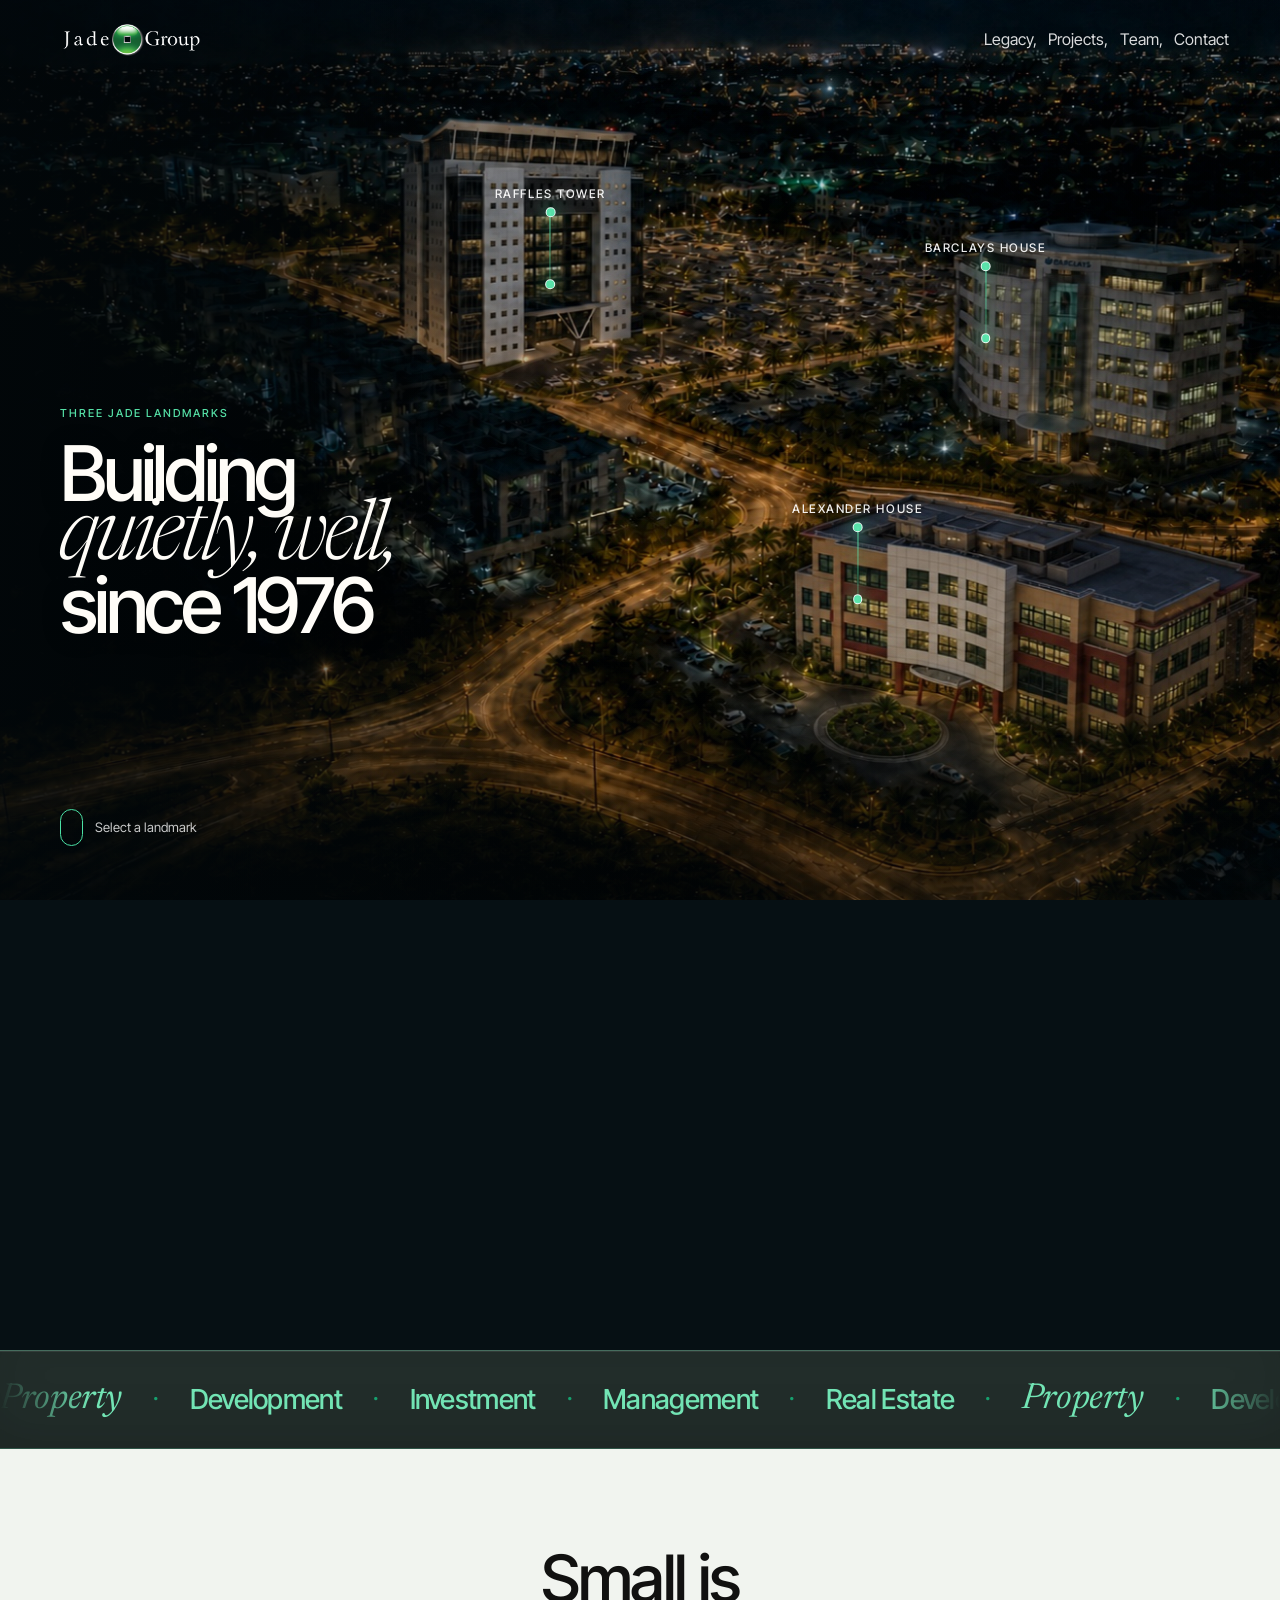
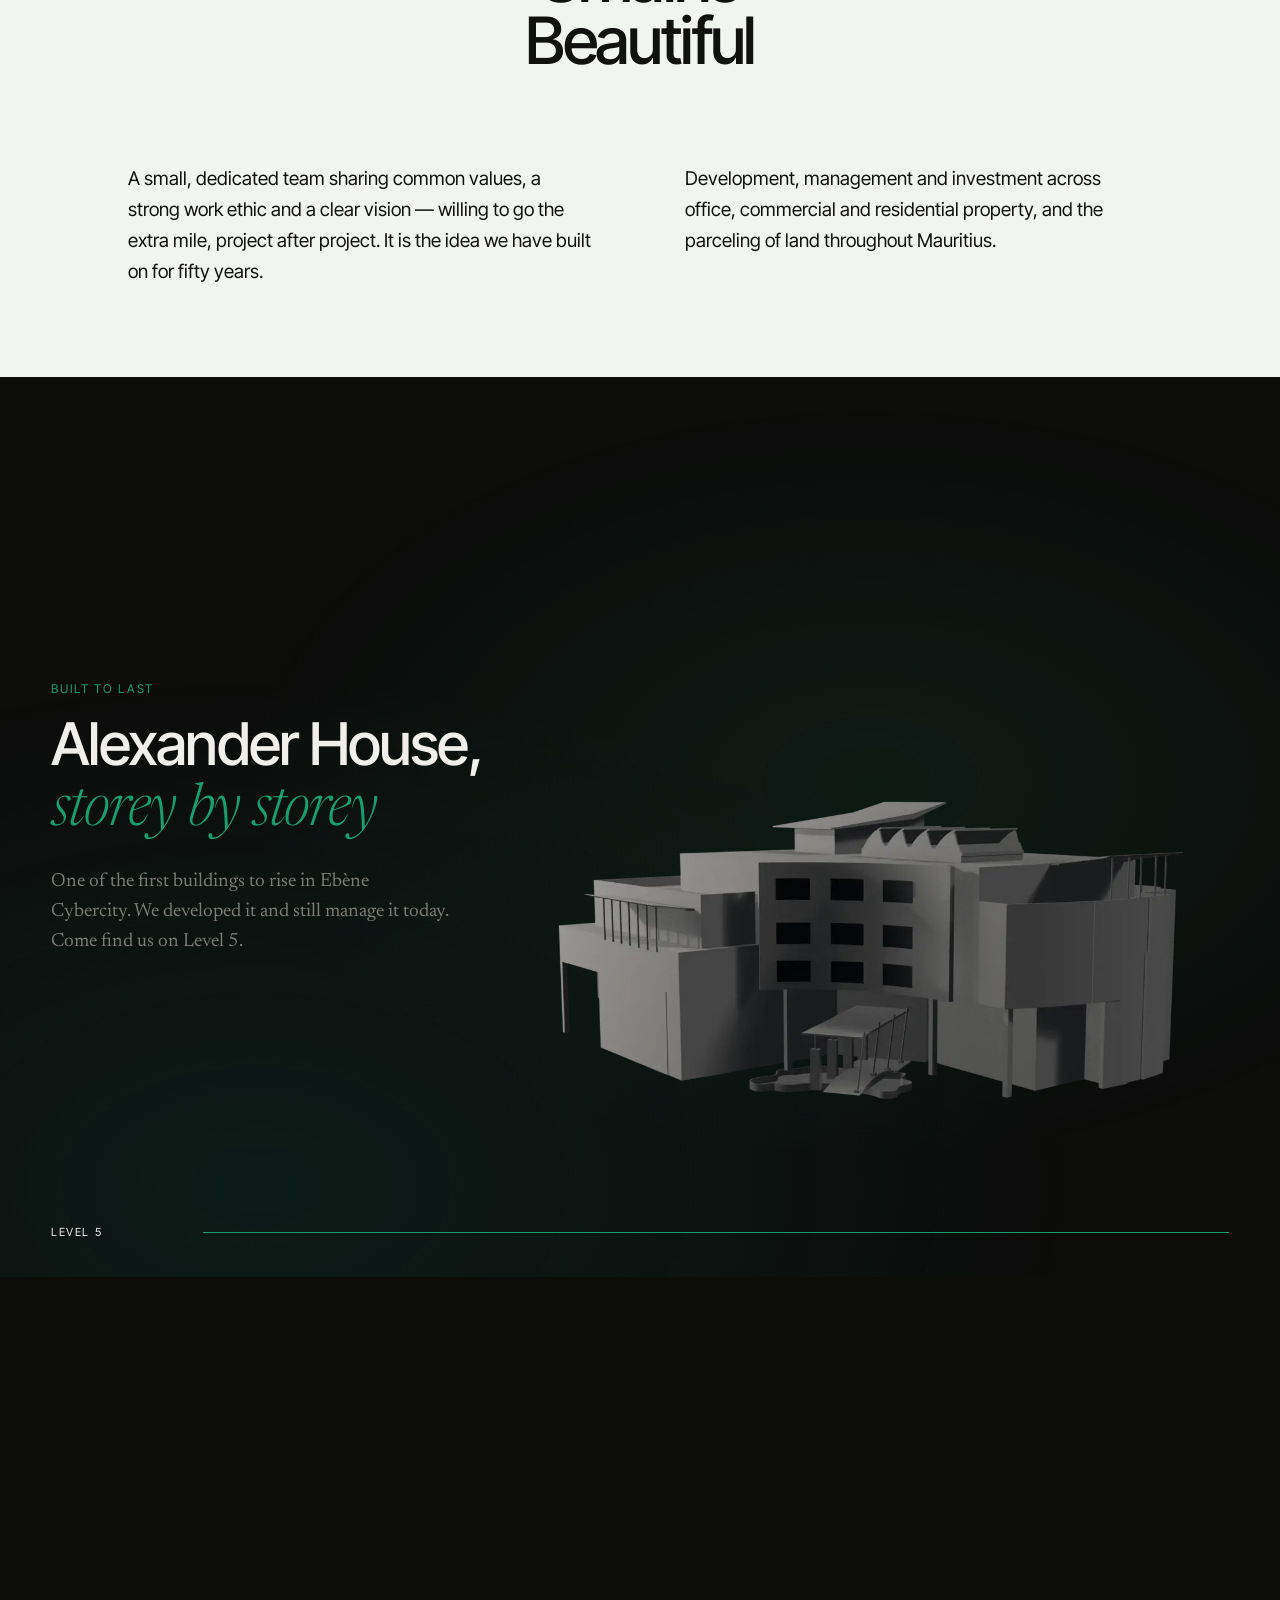
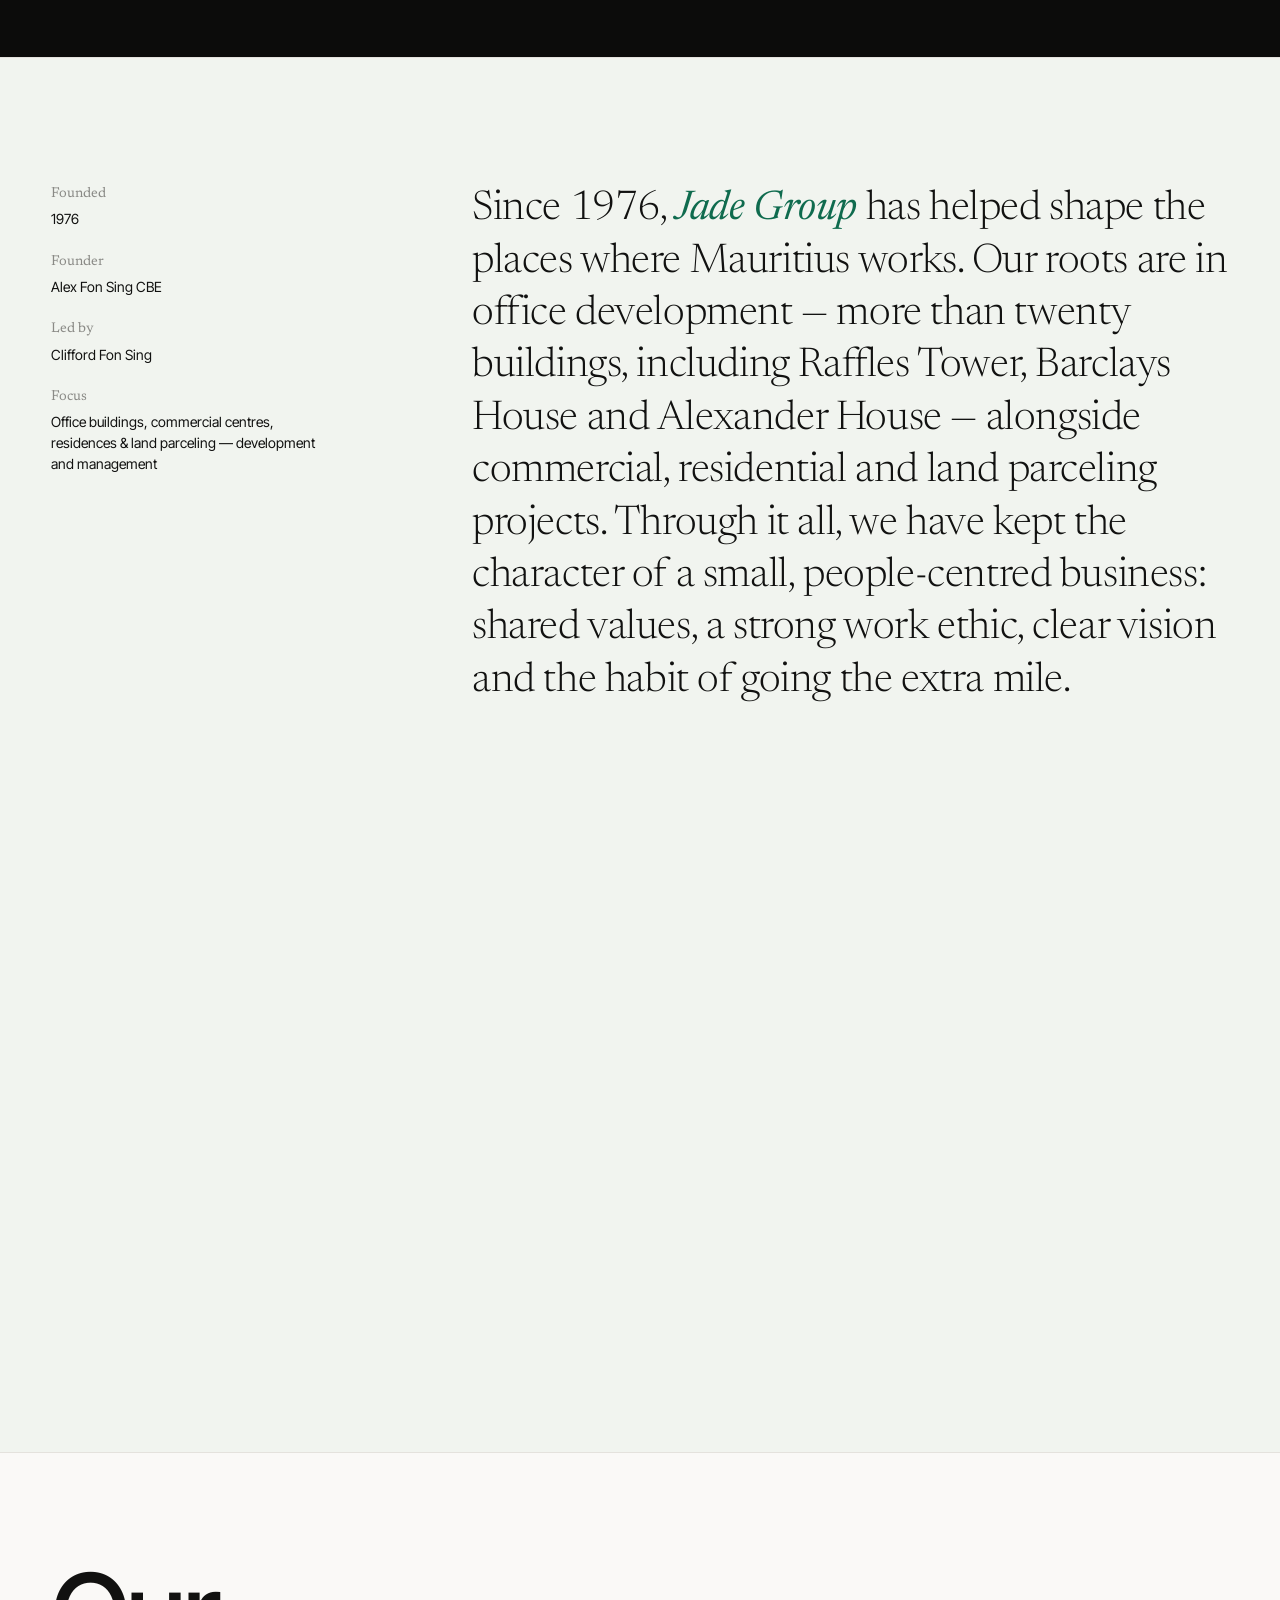
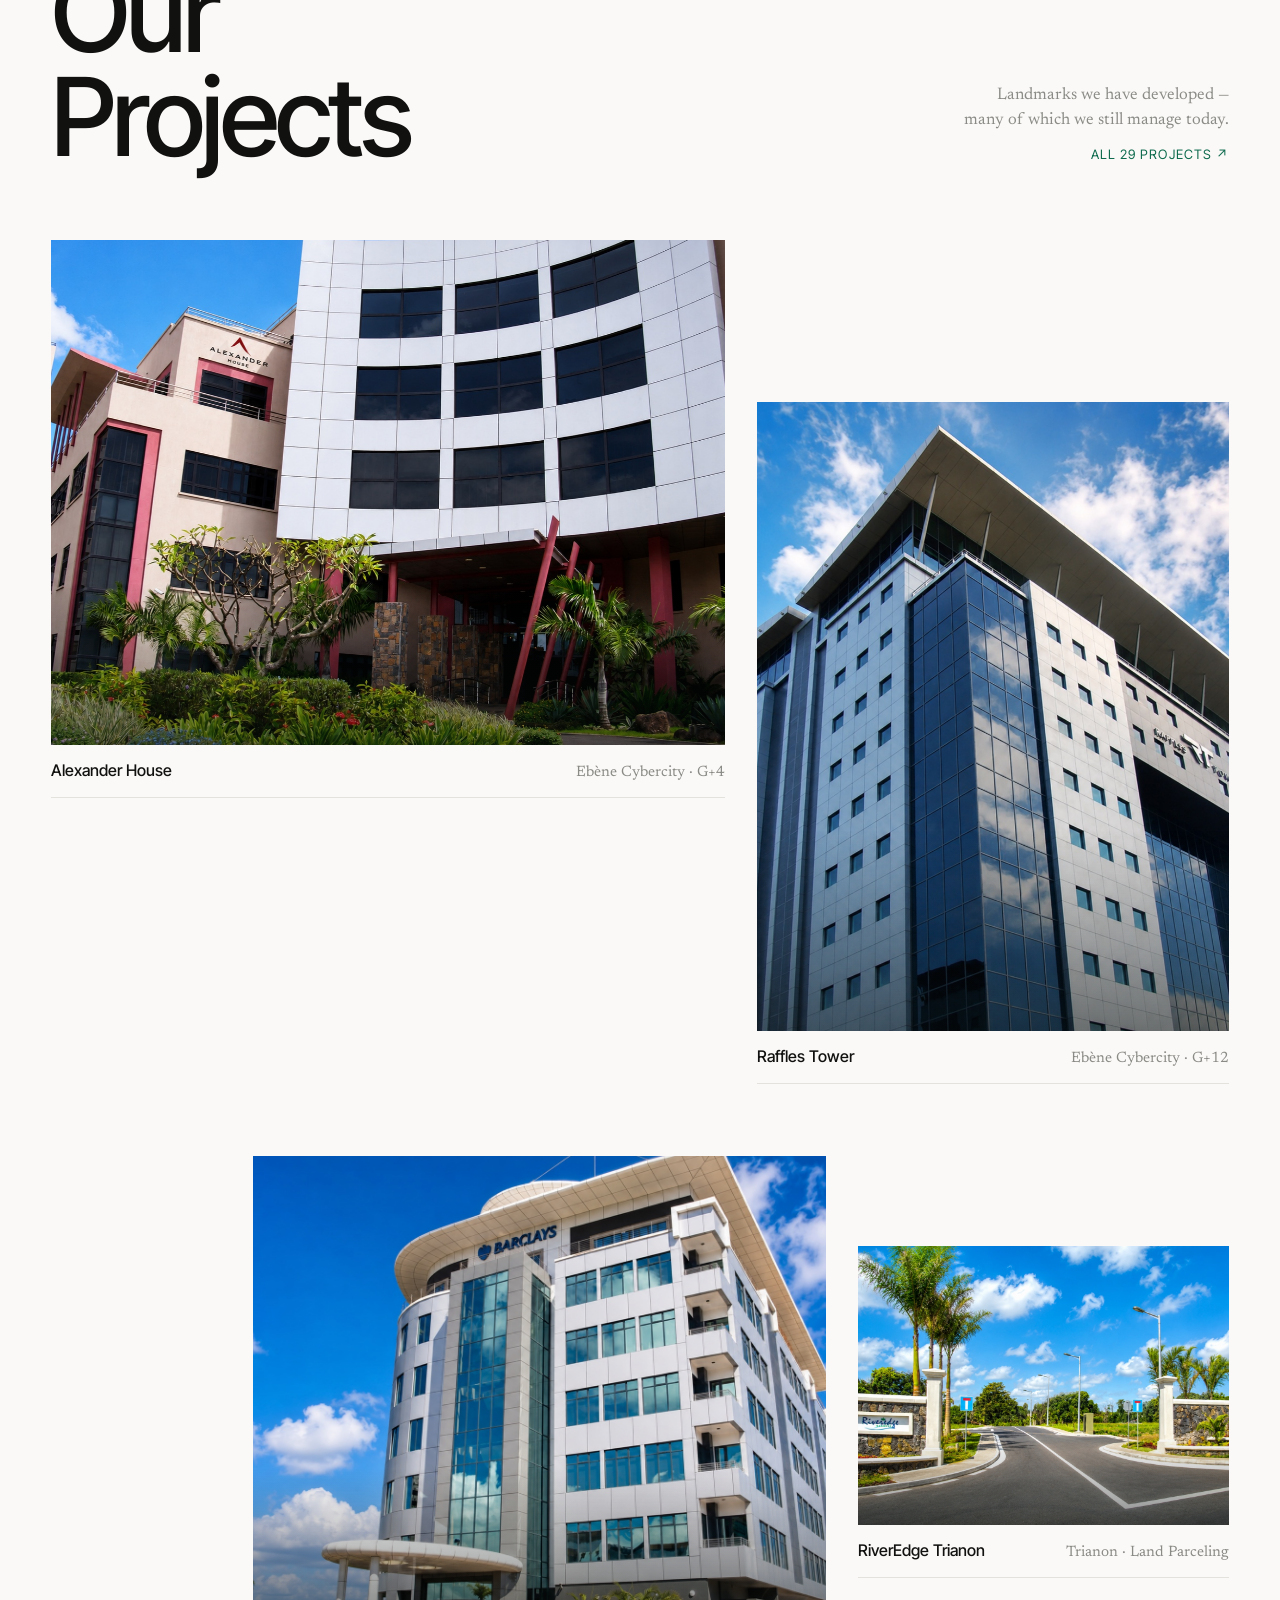
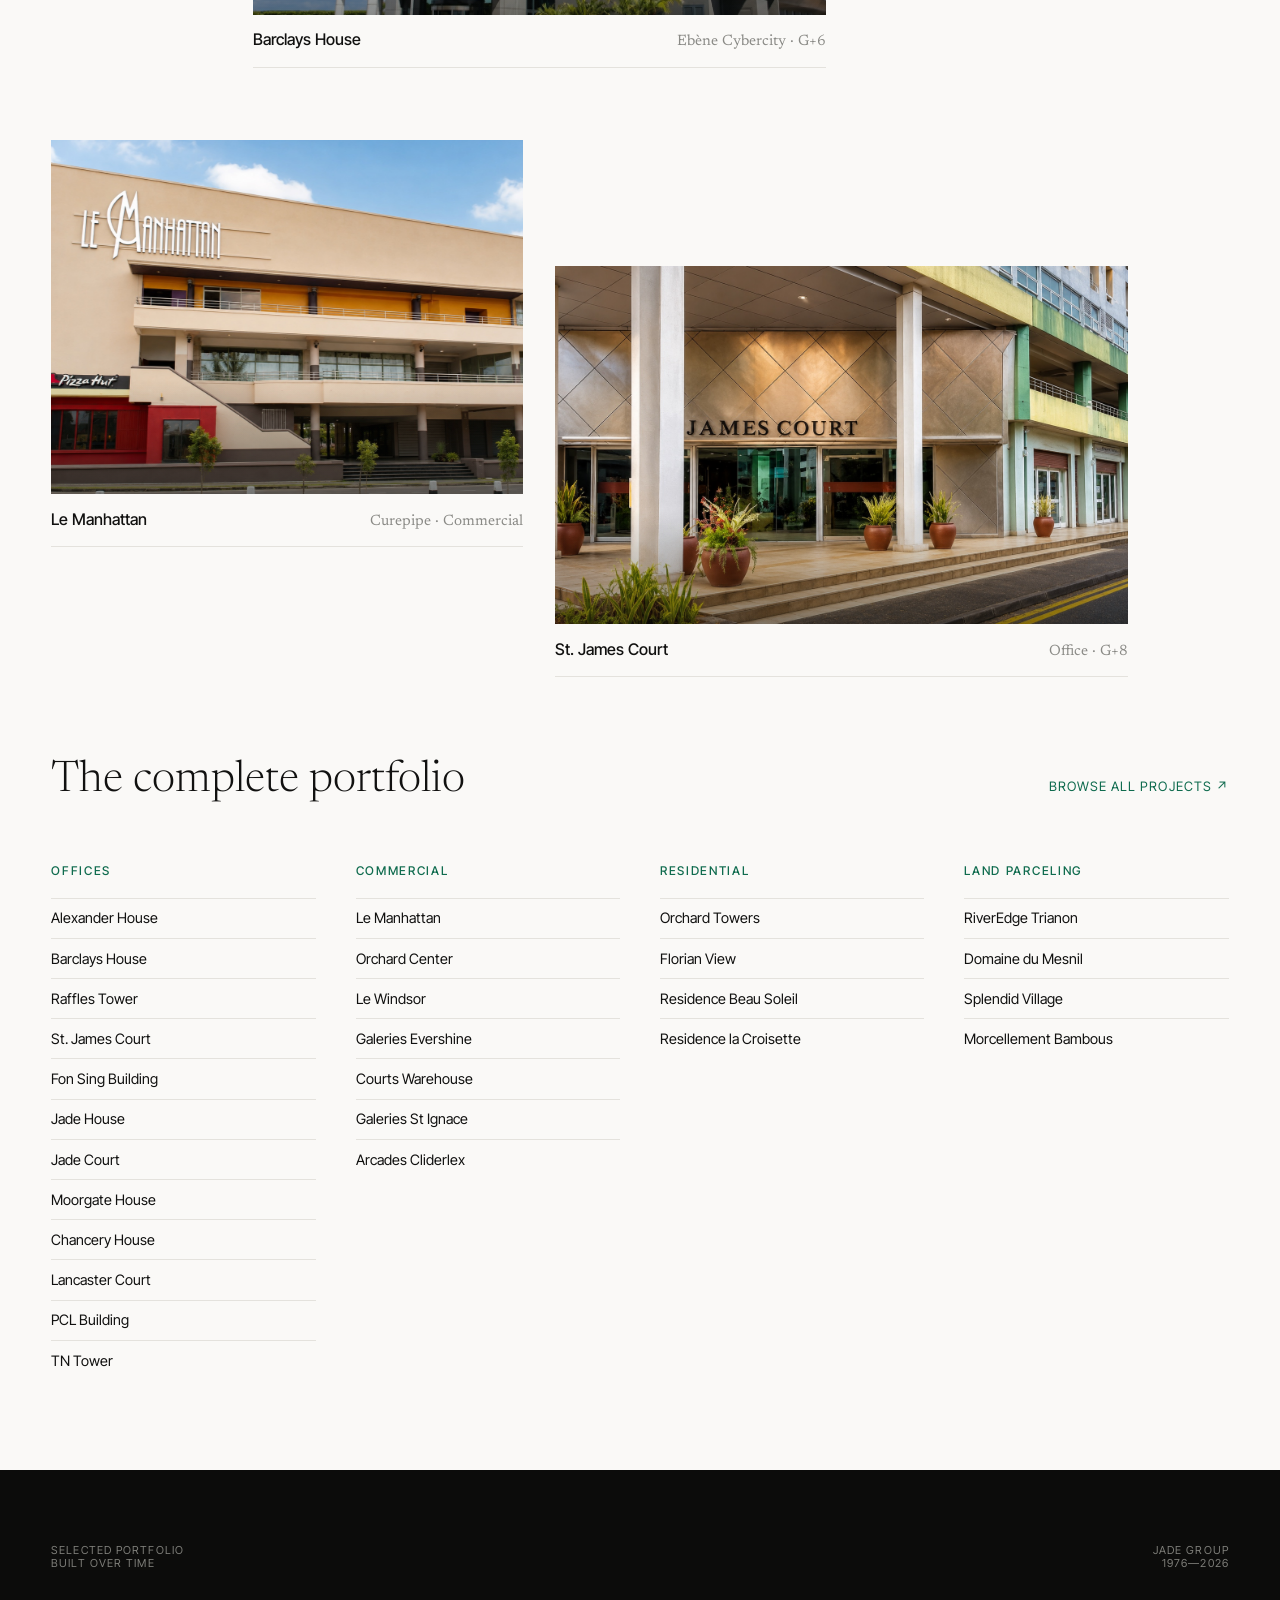
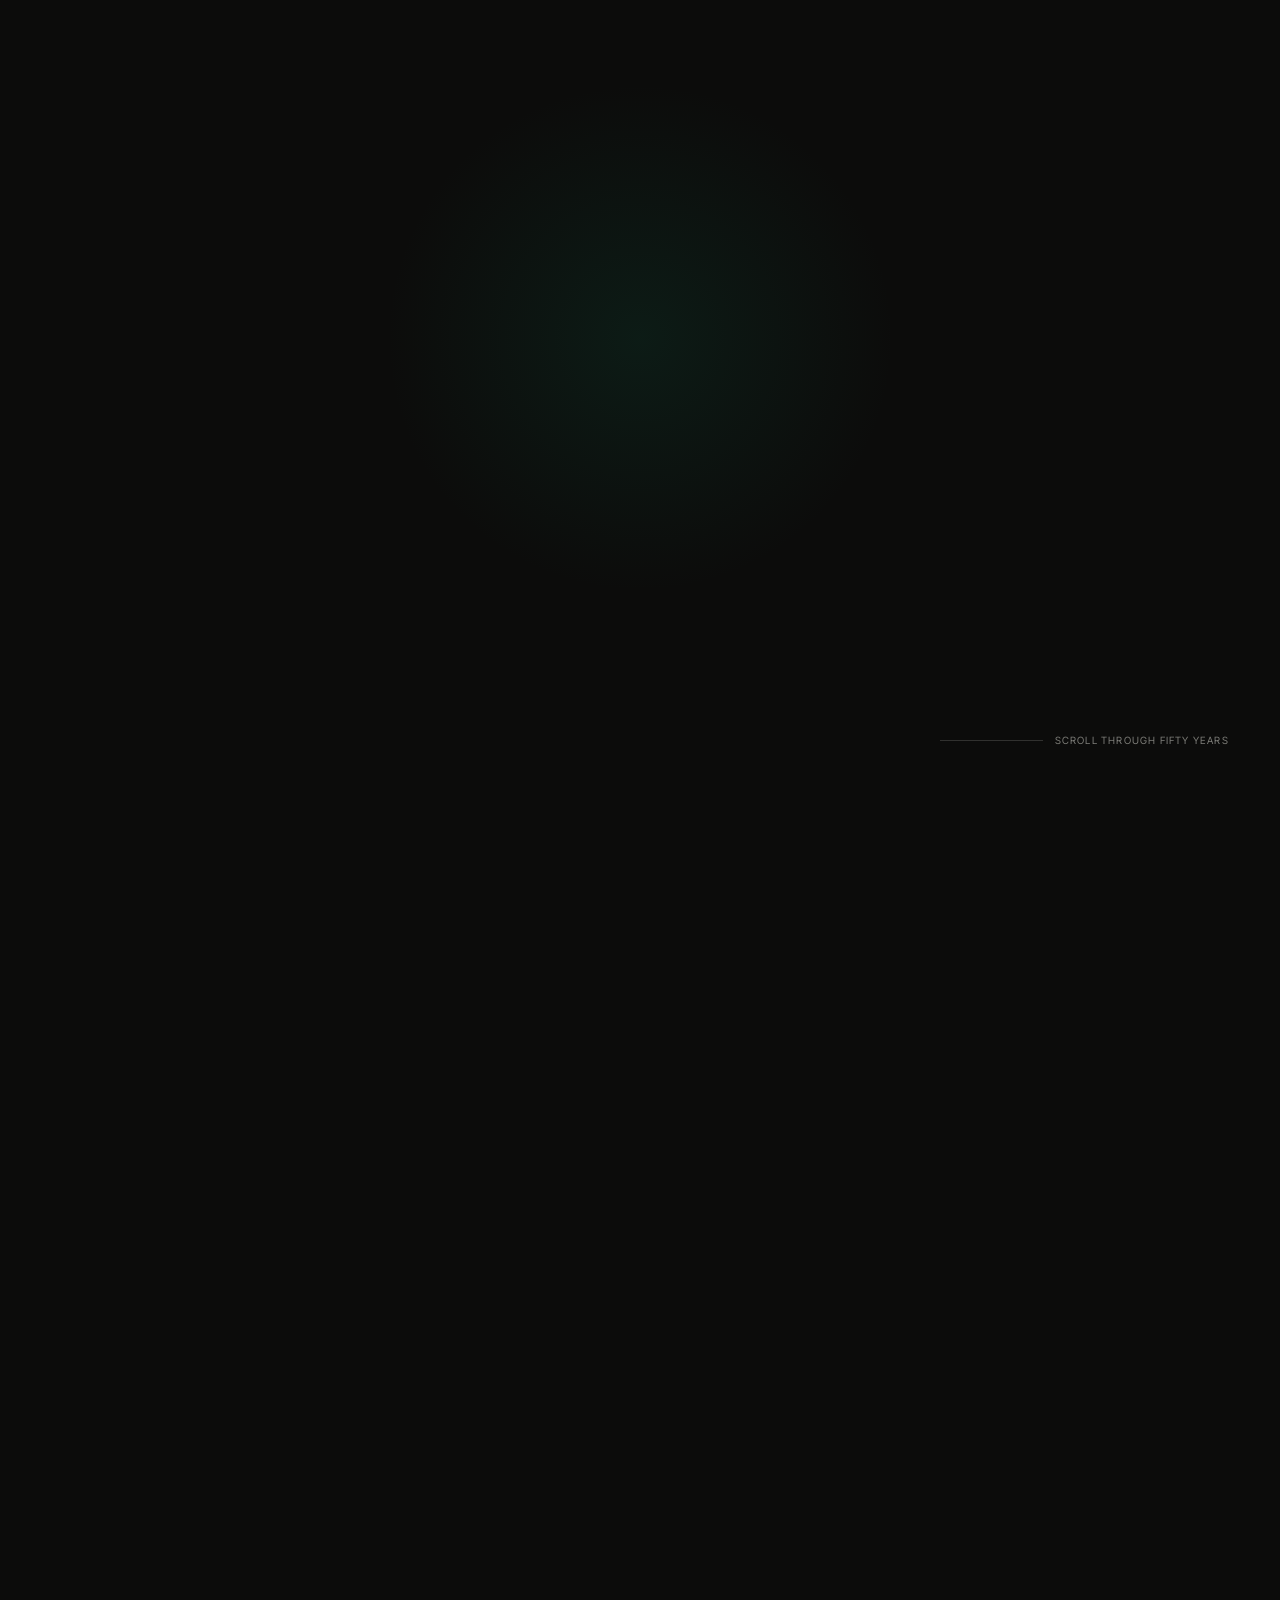
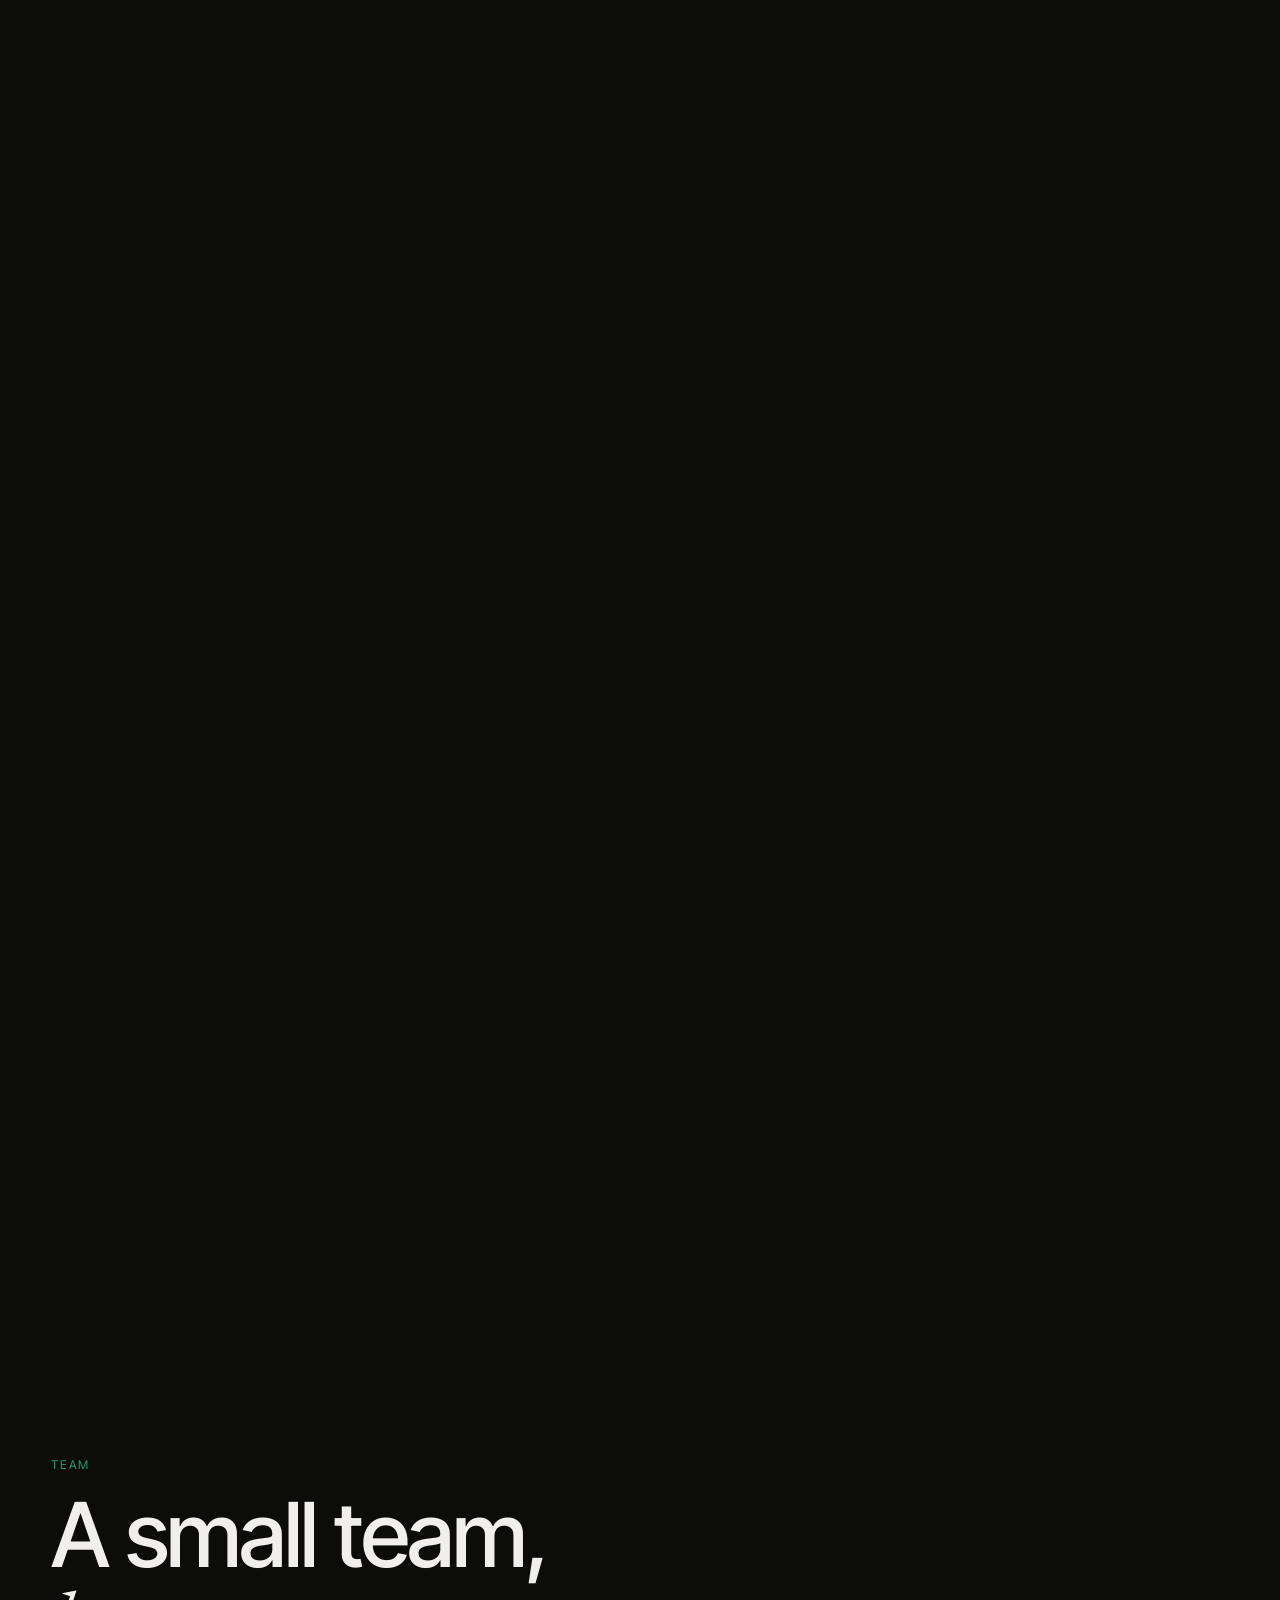
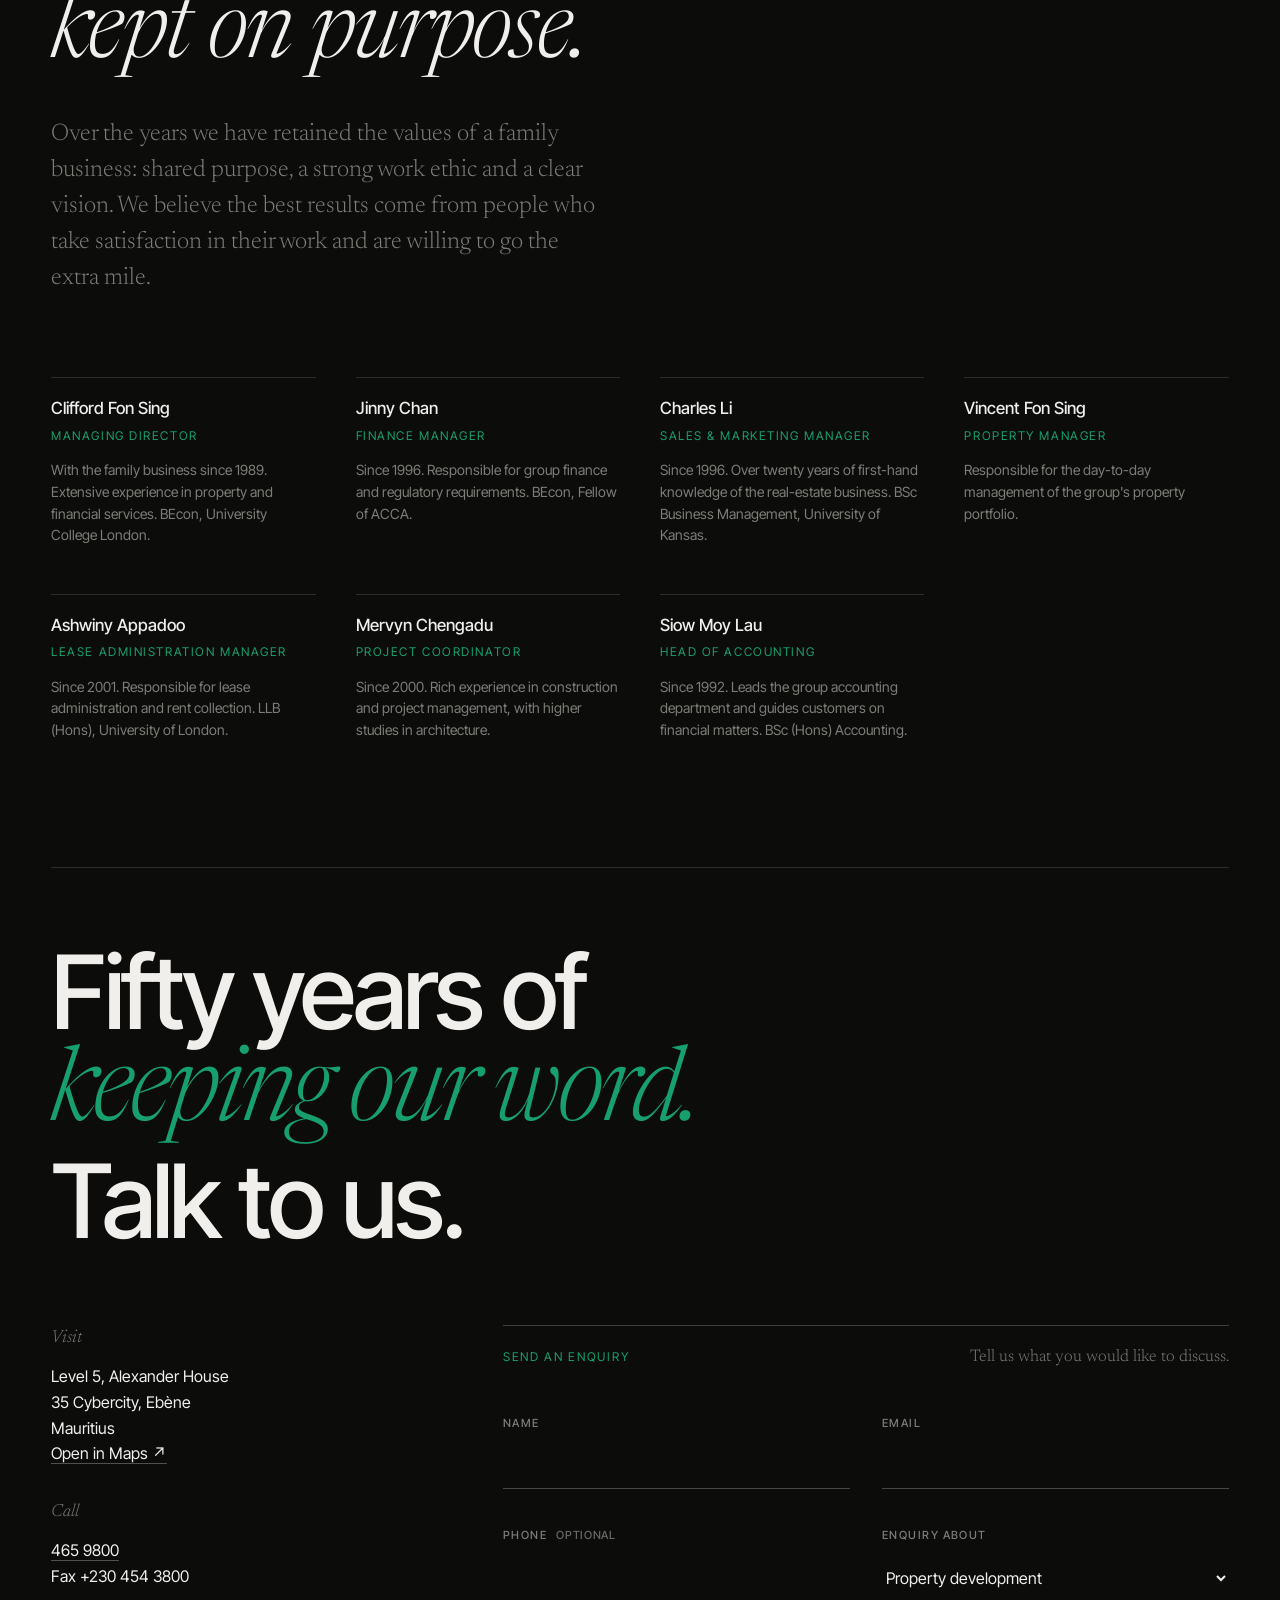
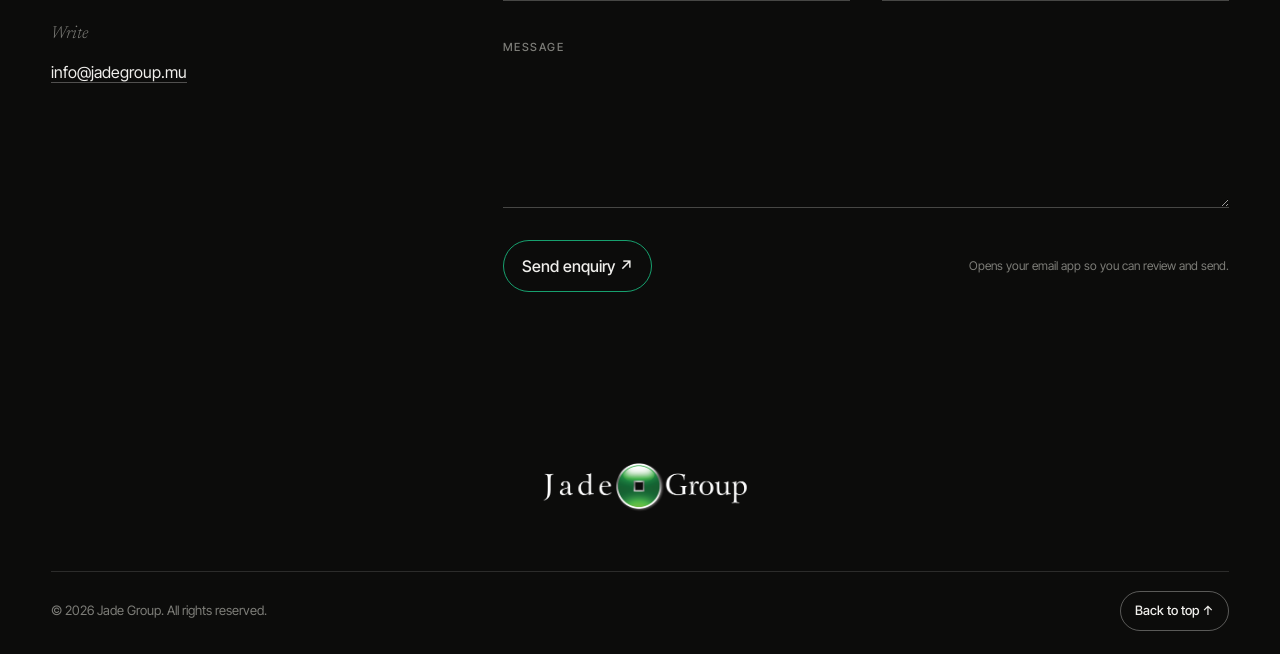
==== commit 1702aa72: "Add Alexander House build sequence" ====
--- a/index.html
+++ b/index.html
@@ -58,7 +58,7 @@
   <link rel="preconnect" href="https://fonts.gstatic.com" crossorigin>
   <link href="https://fonts.googleapis.com/css2?family=Inter+Tight:wght@300;400;500;600&family=Newsreader:ital,opsz,wght@0,6..72,300;0,6..72,400;1,6..72,300;1,6..72,400&display=swap" rel="stylesheet">
 
-  <link rel="stylesheet" href="css/style.css?v=20260731-5">
+  <link rel="stylesheet" href="css/style.css?v=20260802-1">
   <link rel="stylesheet" href="css/ebene.css?v=20260730-6">
   <link rel="icon" href="img/favicon.svg?v=20260717-2" type="image/svg+xml">
 </head>
@@ -154,21 +154,36 @@
       </div>
     </section>
 
-    <!-- ============ ALEXANDER HOUSE ============ -->
-    <section class="legacy-visual" aria-label="Alexander House progressing from architectural blueprint to completed building">
-      <div class="legacy-visual__sticky">
-        <img
-          class="legacy-visual__image legacy-visual__blueprint"
-          src="img/legacy-alexander-house-blueprint-teal.png"
-          alt=""
-          aria-hidden="true"
-          loading="lazy">
-        <img
-          class="legacy-visual__image legacy-visual__photo"
-          src="img/legacy-alexander-house-day.jpg"
-          alt="Alexander House in daylight in Ebène Cybercity"
-          loading="lazy">
-        <div class="legacy-visual__drawing-line" aria-hidden="true"></div>
+    <!-- ============ ALEXANDER HOUSE — SCROLL-BUILT ============ -->
+    <section class="build" id="build" aria-labelledby="build-heading"
+             data-frames="50" data-path="img/sequence/alexander-house">
+      <div class="build__sticky">
+        <div class="build__stage">
+          <div class="build__frames" id="build-frames">
+            <!-- frames injected by js/build-sequence.js; the last one is
+                 rendered server-side below so there is always something to see -->
+            <noscript>
+              <img src="img/sequence/alexander-house/49.webp"
+                   alt="The structure of Alexander House, complete, seen from the front">
+            </noscript>
+          </div>
+        </div>
+
+        <div class="build__copy">
+          <p class="eyebrow build__eyebrow">Built to last</p>
+          <h2 id="build-heading" class="build__title">
+            Alexander&nbsp;House,<br><em>storey by storey</em>
+          </h2>
+          <p class="build__body">
+            One of the first buildings to rise in Ebène Cybercity. We developed
+            it and still manage it today. Come find us on Level&nbsp;5.
+          </p>
+        </div>
+
+        <div class="build__meter" aria-hidden="true">
+          <span class="build__level" id="build-level">Level 1</span>
+          <span class="build__track"><i id="build-fill"></i></span>
+        </div>
       </div>
     </section>
 
@@ -406,7 +421,7 @@
           </div>
           <div class="contact__block reveal">
             <h3>Call</h3>
-            <p><a href="tel:+2304659800">+230 465 9800</a><br>Fax +230 454 3800</p>
+            <p><a href="tel:4659800">465 9800</a><br>Fax +230 454 3800</p>
           </div>
           <div class="contact__block reveal">
             <h3>Write</h3>
@@ -488,6 +503,7 @@
   </footer>
 
   <script src="js/project-orbit.js?v=20260717-7"></script>
+  <script src="js/build-sequence.js?v=20260803-1"></script>
   <script src="js/main.js?v=20260730-4"></script>
   <script src="js/ebene.js?v=20260801-1"></script>
 </body>
--- a/css/style.css
+++ b/css/style.css
@@ -385,60 +385,152 @@
 }
 
 /* ============================================================
-   LEGACY VISUAL — blueprint-to-built scroll sequence
+   BUILD — Alexander House assembling as you scroll
+   Frames are pre-rendered from the AutoCAD structural model, so what
+   rises is the actual blockwork, columns, slabs and lift core.
    ============================================================ */
-.legacy-visual {
-  --photo-clip: 100%;
-  --drawing-line-left: 0%;
-  --drawing-line-opacity: 0;
+.build {
   position: relative;
   width: 100%;
-  height: 190svh;
-  min-height: 36rem;
+  height: 320svh;                 /* scroll runway for the sequence */
+  min-height: 40rem;
   background: var(--dark);
-}
-.legacy-visual__sticky {
+  color: var(--dark-ink);
+}
+.build__sticky {
   position: sticky;
   top: 0;
+  height: 100svh;
+  min-height: 34rem;
+  overflow: hidden;
+  display: grid;
+  grid-template-columns: minmax(18rem, 34%) 1fr;
+  align-items: stretch;
+  gap: clamp(1rem, 4vw, 4rem);
+  padding: clamp(3rem, 7vh, 5.5rem) var(--gutter) clamp(4.5rem, 9vh, 7rem);
+}
+/* a slow jade wash so the concrete is not floating in flat black */
+.build__sticky::before {
+  content: "";
+  position: absolute;
+  inset: 0;
+  background:
+    radial-gradient(70% 60% at 68% 45%, rgba(23,160,110,.10), transparent 70%),
+    radial-gradient(90% 80% at 20% 90%, rgba(10,40,32,.55), transparent 70%);
+  pointer-events: none;
+}
+
+.build__stage {
+  grid-column: 2;
+  grid-row: 1;
+  position: relative;
+  min-height: 0;      /* lets the grid row actually clamp it */
+  min-width: 0;
+}
+.build__frames {
+  position: absolute;
+  inset: 0;
+}
+/* Every frame fills the stage and is contained inside it, so the structure
+   stays put and correctly framed as it grows taller. */
+.build__frames img {
+  position: absolute;
+  inset: 0;
   width: 100%;
-  height: 100svh;
-  min-height: 36rem;
-  overflow: hidden;
-  background: #0b8588;
-}
-.legacy-visual__image {
-  position: absolute;
-  inset: -3rem 0 auto;
+  height: 100%;
+  object-fit: contain;
+  object-position: center bottom;   /* it grows upward from the ground */
+  opacity: 0;
+}
+.build__frames img.is-shown { opacity: 1; }
+
+.build__copy {
+  grid-column: 1;
+  grid-row: 1;
+  position: relative;
+  z-index: 2;
+  align-self: center;
+  max-width: 30rem;
+}
+.build__eyebrow { color: var(--jade-bright); }
+.build__title {
+  margin-top: 1rem;
+  font-size: clamp(2.2rem, 4.6vw, 4rem);
+  line-height: 1.02;
+  font-weight: 500;
+  letter-spacing: -0.03em;
+}
+.build__title em {
+  font-family: var(--serif);
+  font-style: italic;
+  font-weight: 300;
+  color: var(--jade-bright);
+}
+.build__body {
+  margin-top: 1.6rem;
+  font-family: var(--serif);
+  font-size: clamp(1rem, 1.5vw, 1.2rem);
+  line-height: 1.55;
+  color: var(--dark-grey);
+  max-width: 26rem;
+}
+
+/* storey readout */
+.build__meter {
+  position: absolute;
+  left: var(--gutter);
+  right: var(--gutter);
+  bottom: clamp(1.6rem, 4vh, 3rem);
+  z-index: 2;
+  display: flex;
+  align-items: center;
+  gap: 1rem;
+  font-size: 0.7rem;
+  letter-spacing: 0.14em;
+  text-transform: uppercase;
+  color: var(--dark-grey);
+}
+.build__level { min-width: 8.5rem; color: var(--dark-ink); }
+.build__scale { flex: none; }
+.build__track {
+  position: relative;
+  flex: 1;
+  height: 1px;
+  background: rgba(240, 239, 236, 0.16);
+}
+.build__track i {
+  position: absolute;
+  inset: 0 auto 0 0;
   width: 100%;
-  height: calc(100% + 6rem);
-  max-width: none;
-  object-fit: cover;
-  object-position: center 52%;
-  transform: translate3d(0, var(--legacy-shift, 0px), 0) scale(1.015);
-  will-change: transform, clip-path;
-}
-.legacy-visual__blueprint {
-  z-index: 1;
-}
-.legacy-visual__photo {
-  z-index: 2;
-  clip-path: inset(0 var(--photo-clip) 0 0);
-}
-.legacy-visual__drawing-line {
-  position: absolute;
-  z-index: 3;
-  top: 0;
-  bottom: 0;
-  left: var(--drawing-line-left);
-  width: 1px;
-  opacity: var(--drawing-line-opacity);
-  background: rgba(198, 238, 255, 0.9);
-  box-shadow:
-    0 0 0 1px rgba(198, 238, 255, 0.16),
-    0 0 24px 7px rgba(78, 196, 255, 0.3);
-  transform: translateX(-50%);
-  pointer-events: none;
-}
+  background: var(--jade-bright);
+  transform: scaleX(var(--build-progress, 0));
+  transform-origin: 0 50%;
+}
+
+@media (max-width: 900px) {
+  .build { height: 280svh; }
+  .build__sticky {
+    grid-template-columns: 1fr;
+    align-content: center;
+    gap: 1rem;
+  }
+  .build__stage { grid-column: 1; grid-row: 2; min-height: 44svh; }
+  .build__copy  { grid-column: 1; grid-row: 1; }
+  .build__title { font-size: clamp(1.9rem, 7vw, 2.6rem); }
+  .build__body  { margin-top: 1rem; }
+  .build__meter { font-size: 0.62rem; gap: 0.7rem; }
+  .build__level { min-width: 6.5rem; }
+}
+
+/* Without JS, or with reduced motion, show the finished structure only. */
+@media (prefers-reduced-motion: reduce) {
+  .build { height: auto; min-height: 0; }
+  .build__sticky { position: static; height: auto; min-height: 0; }
+  .build__stage { min-height: 60svh; }
+  .build__frames img:last-child { opacity: 1; }
+}
+html:not(.js) .build { height: auto; }
+html:not(.js) .build__sticky { position: static; height: auto; }
 
 /* ============================================================
    LEGACY — meta + serif statement
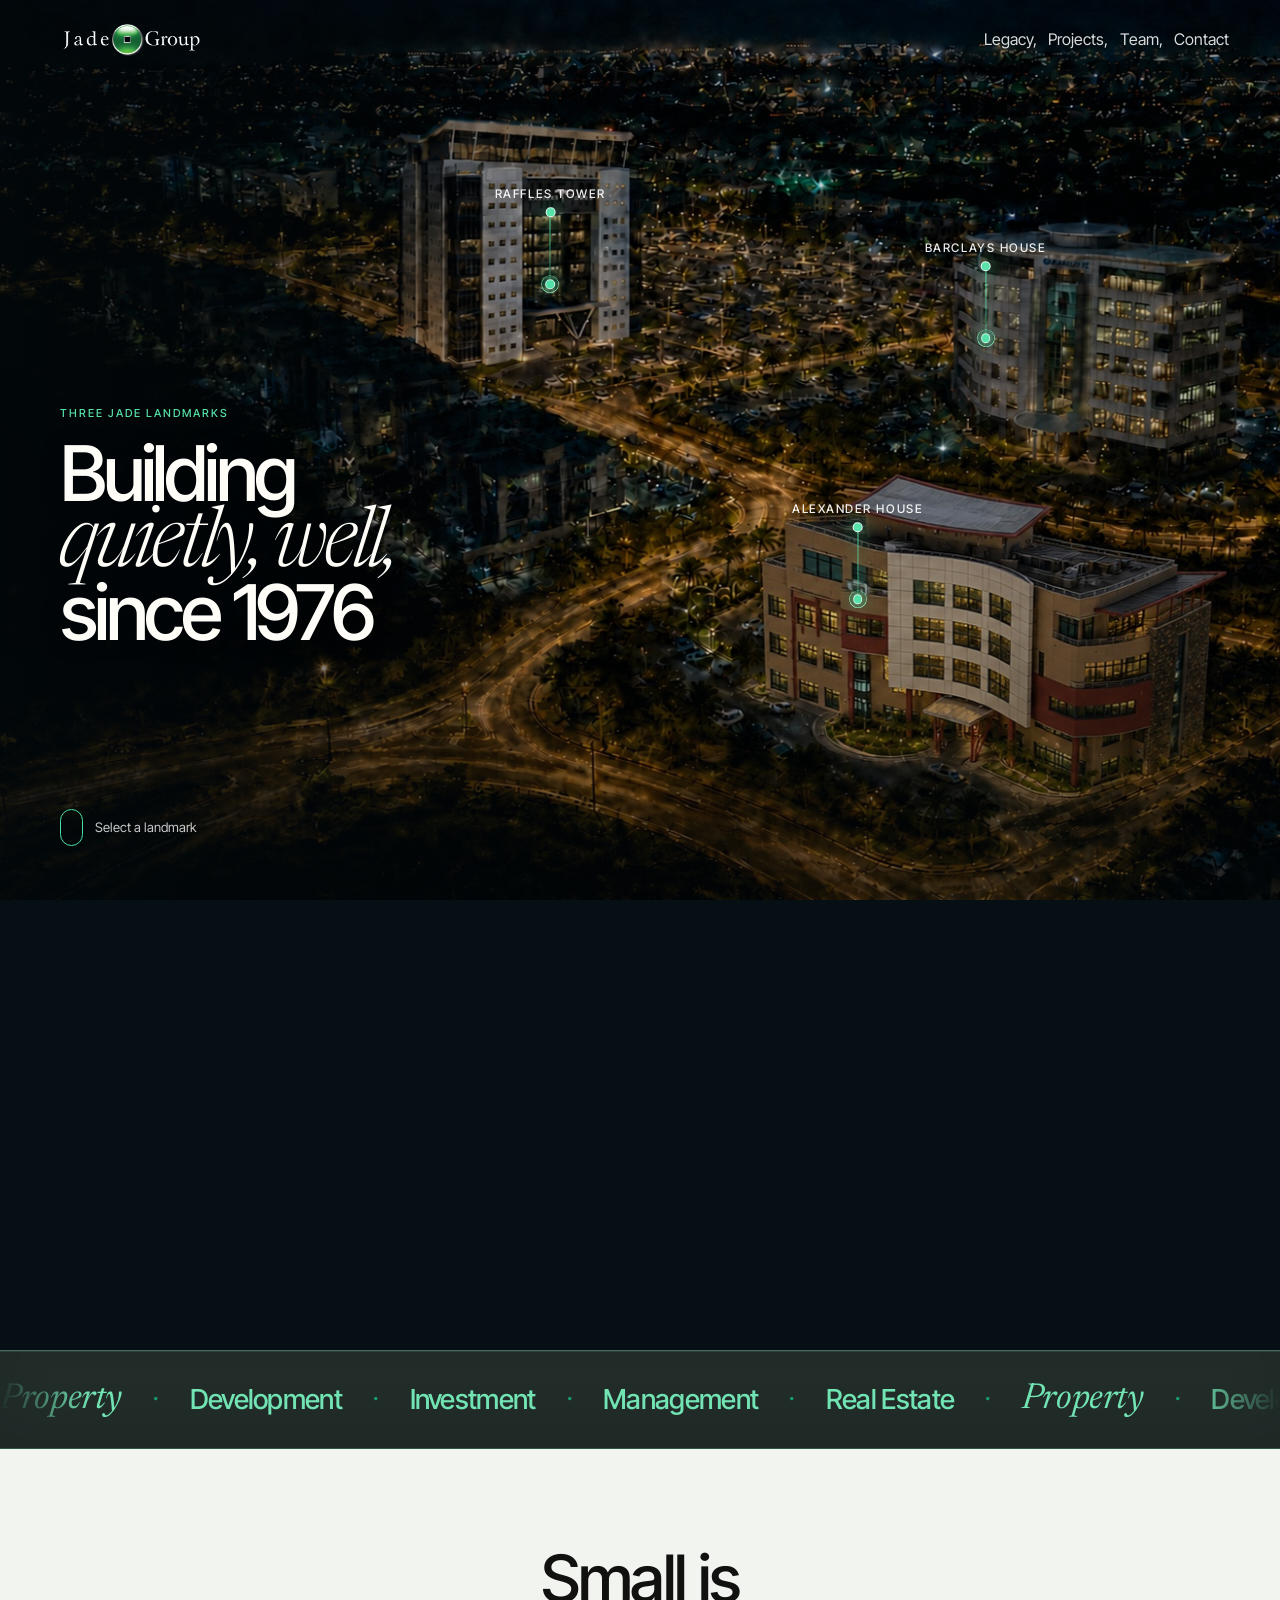
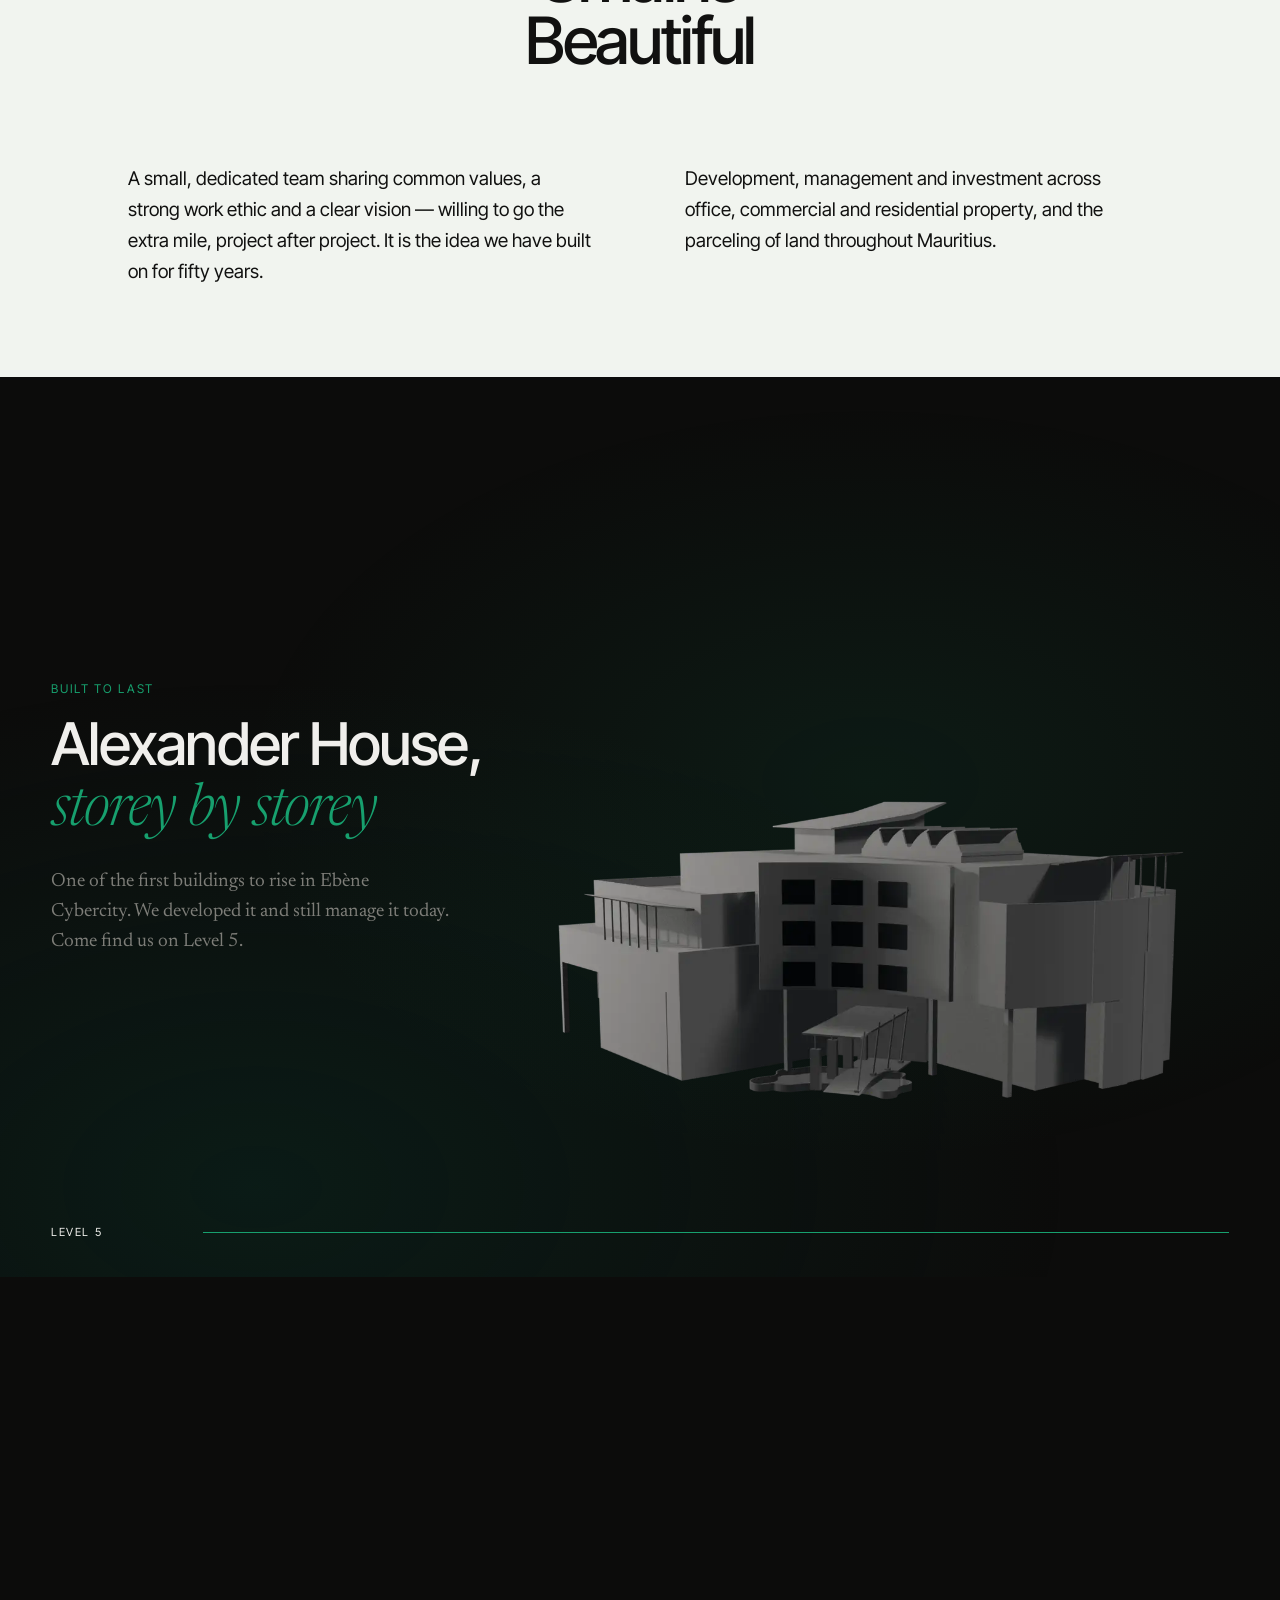
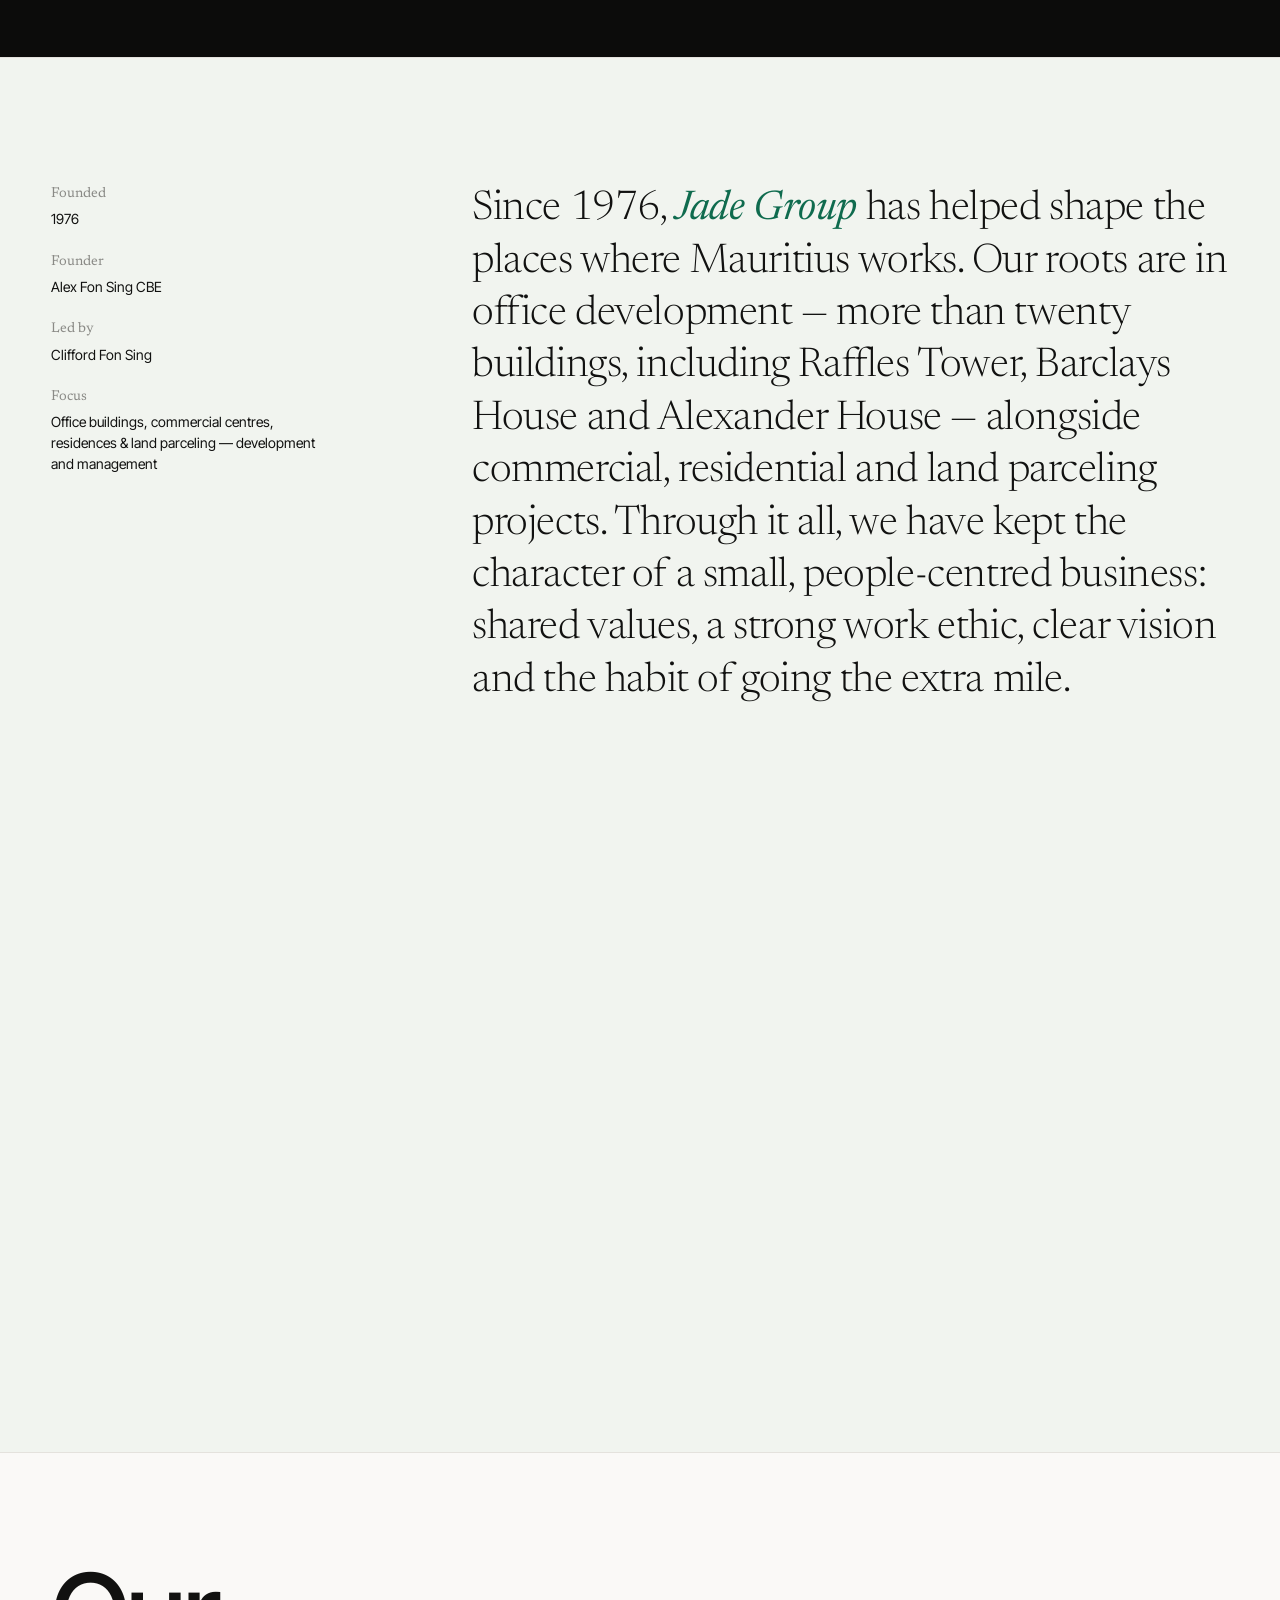
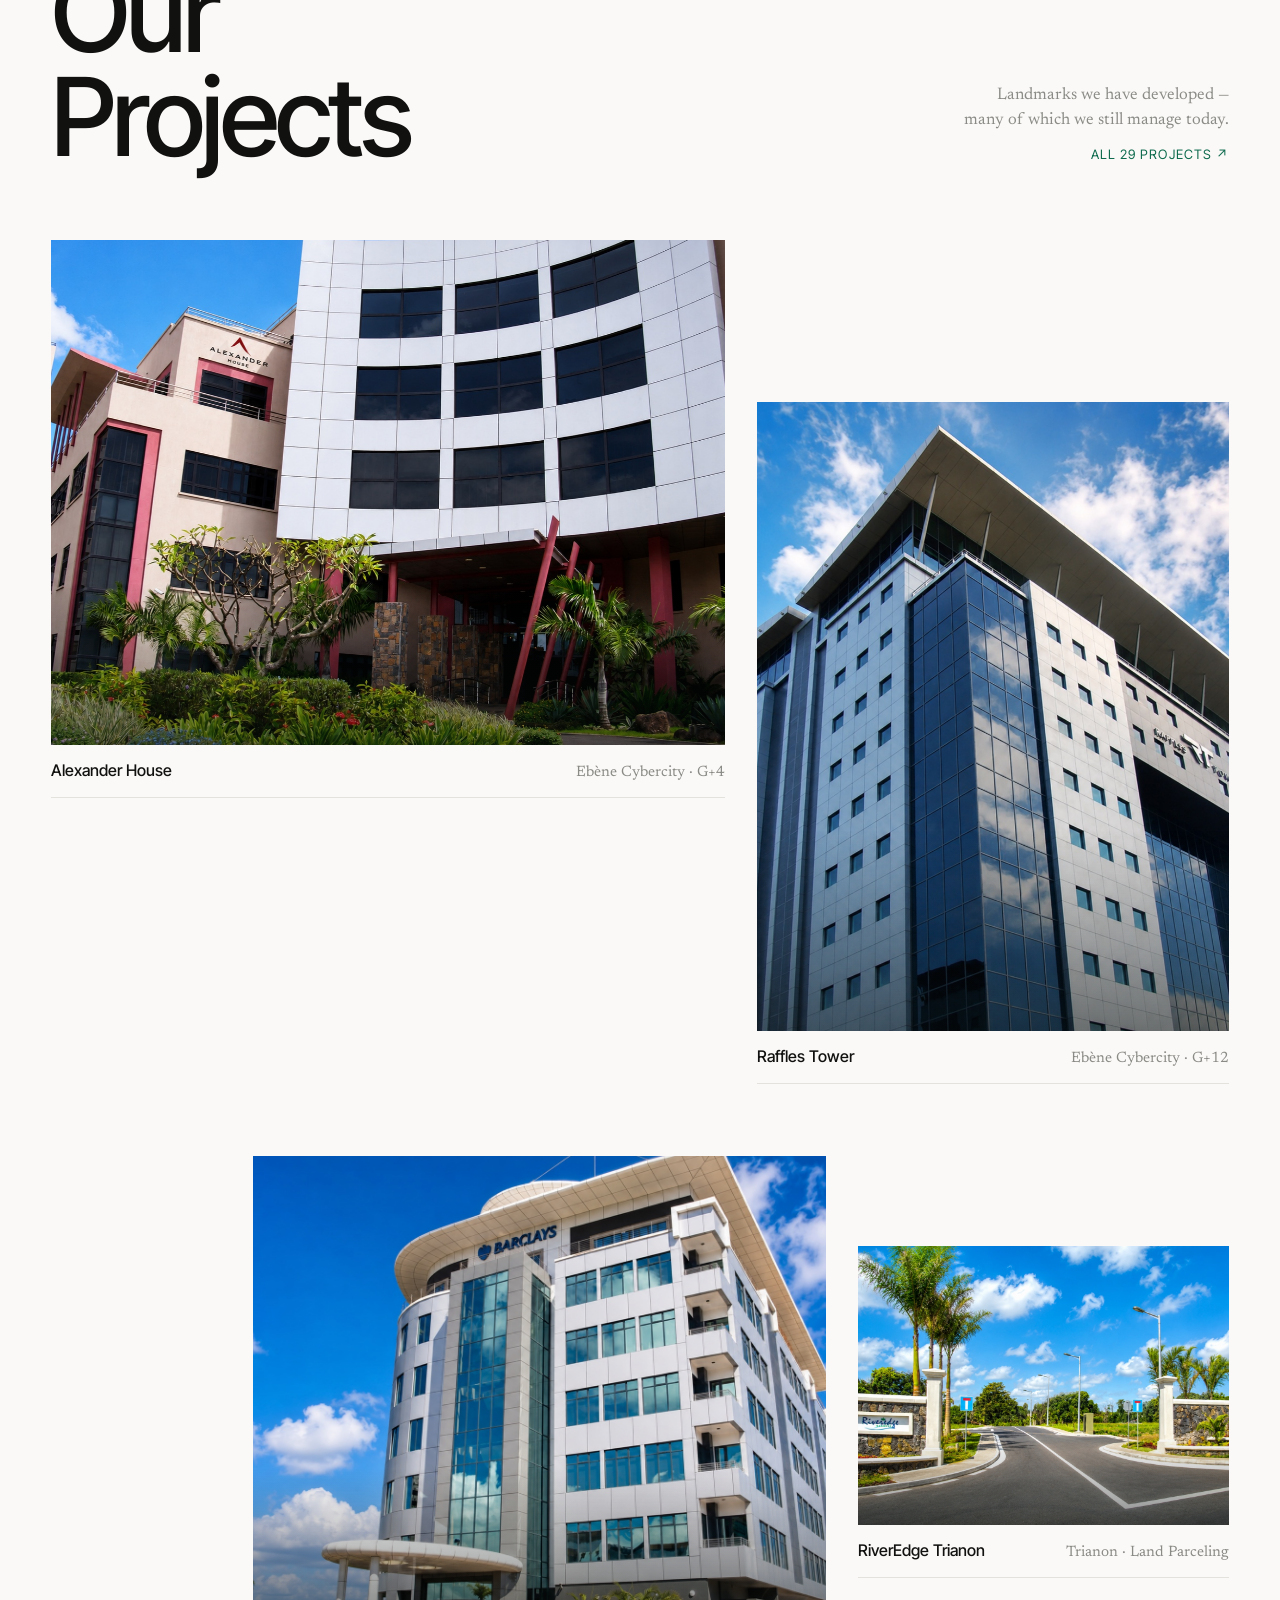
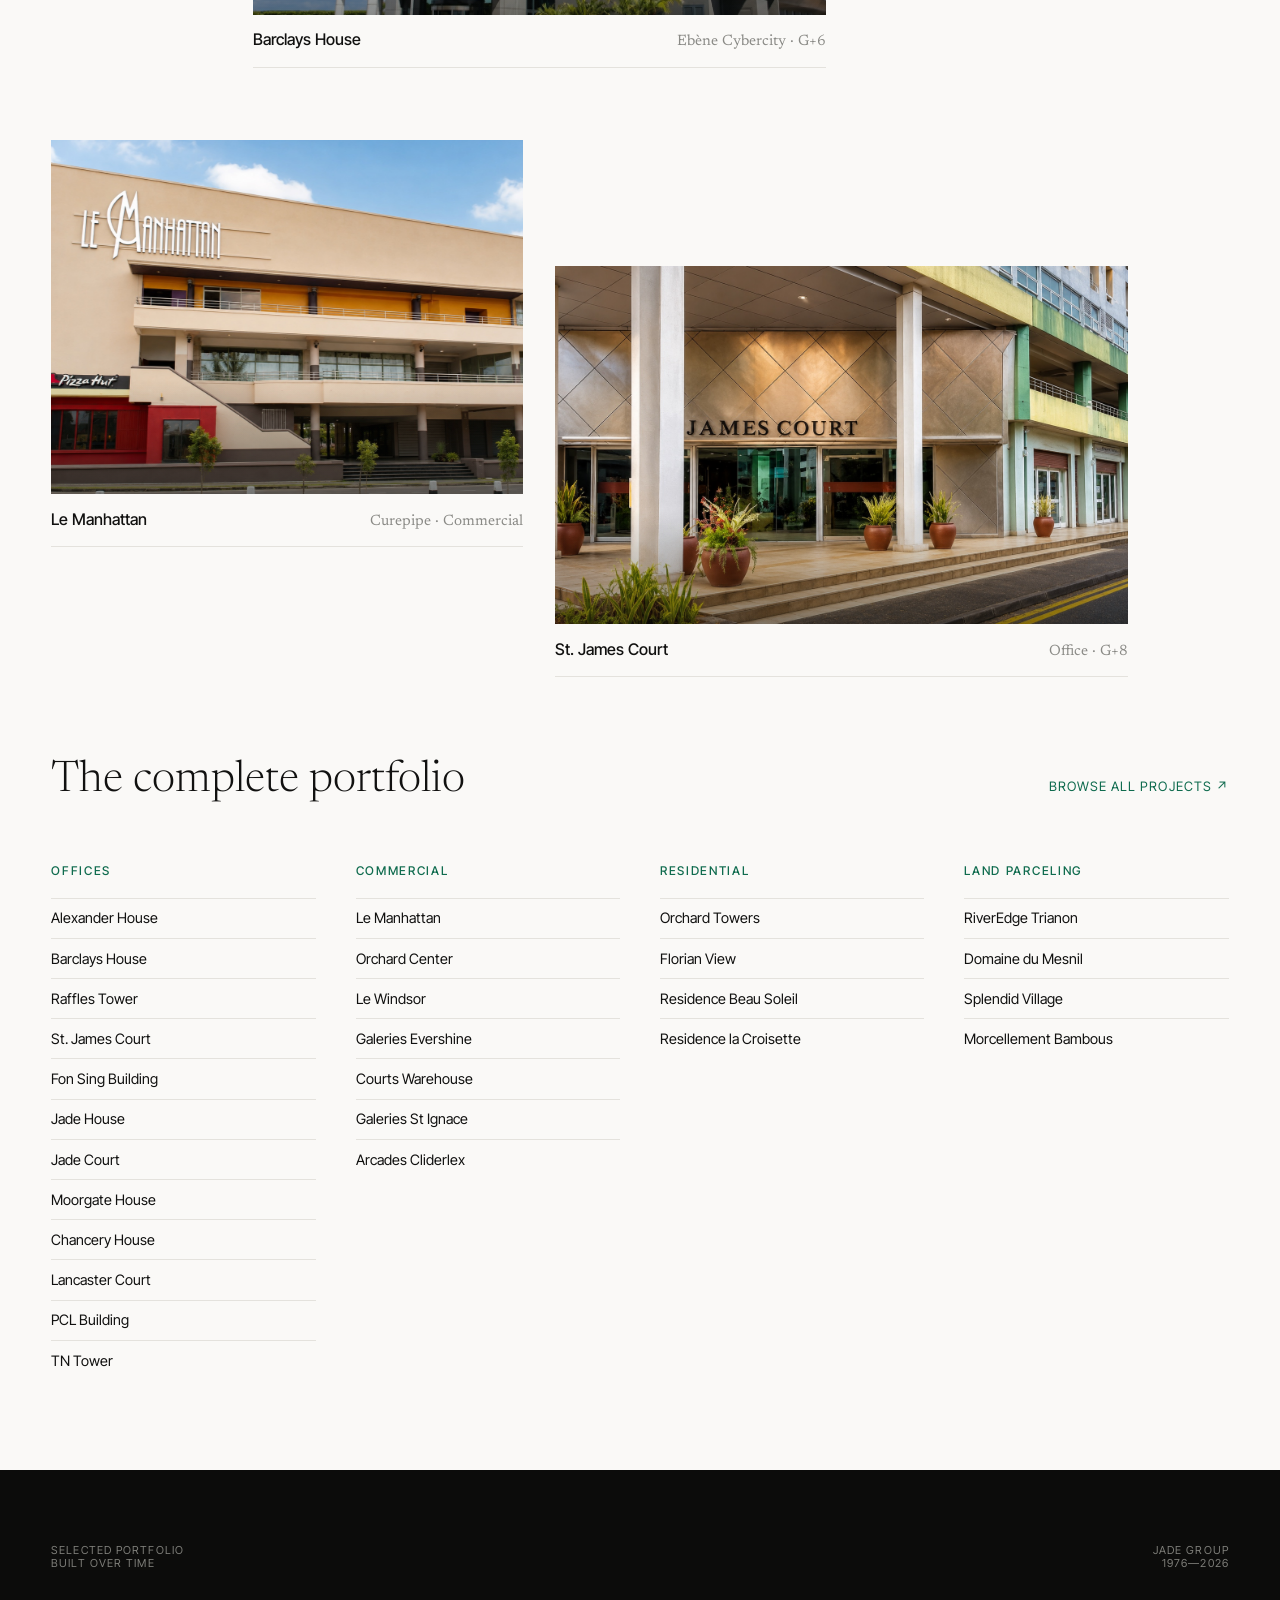
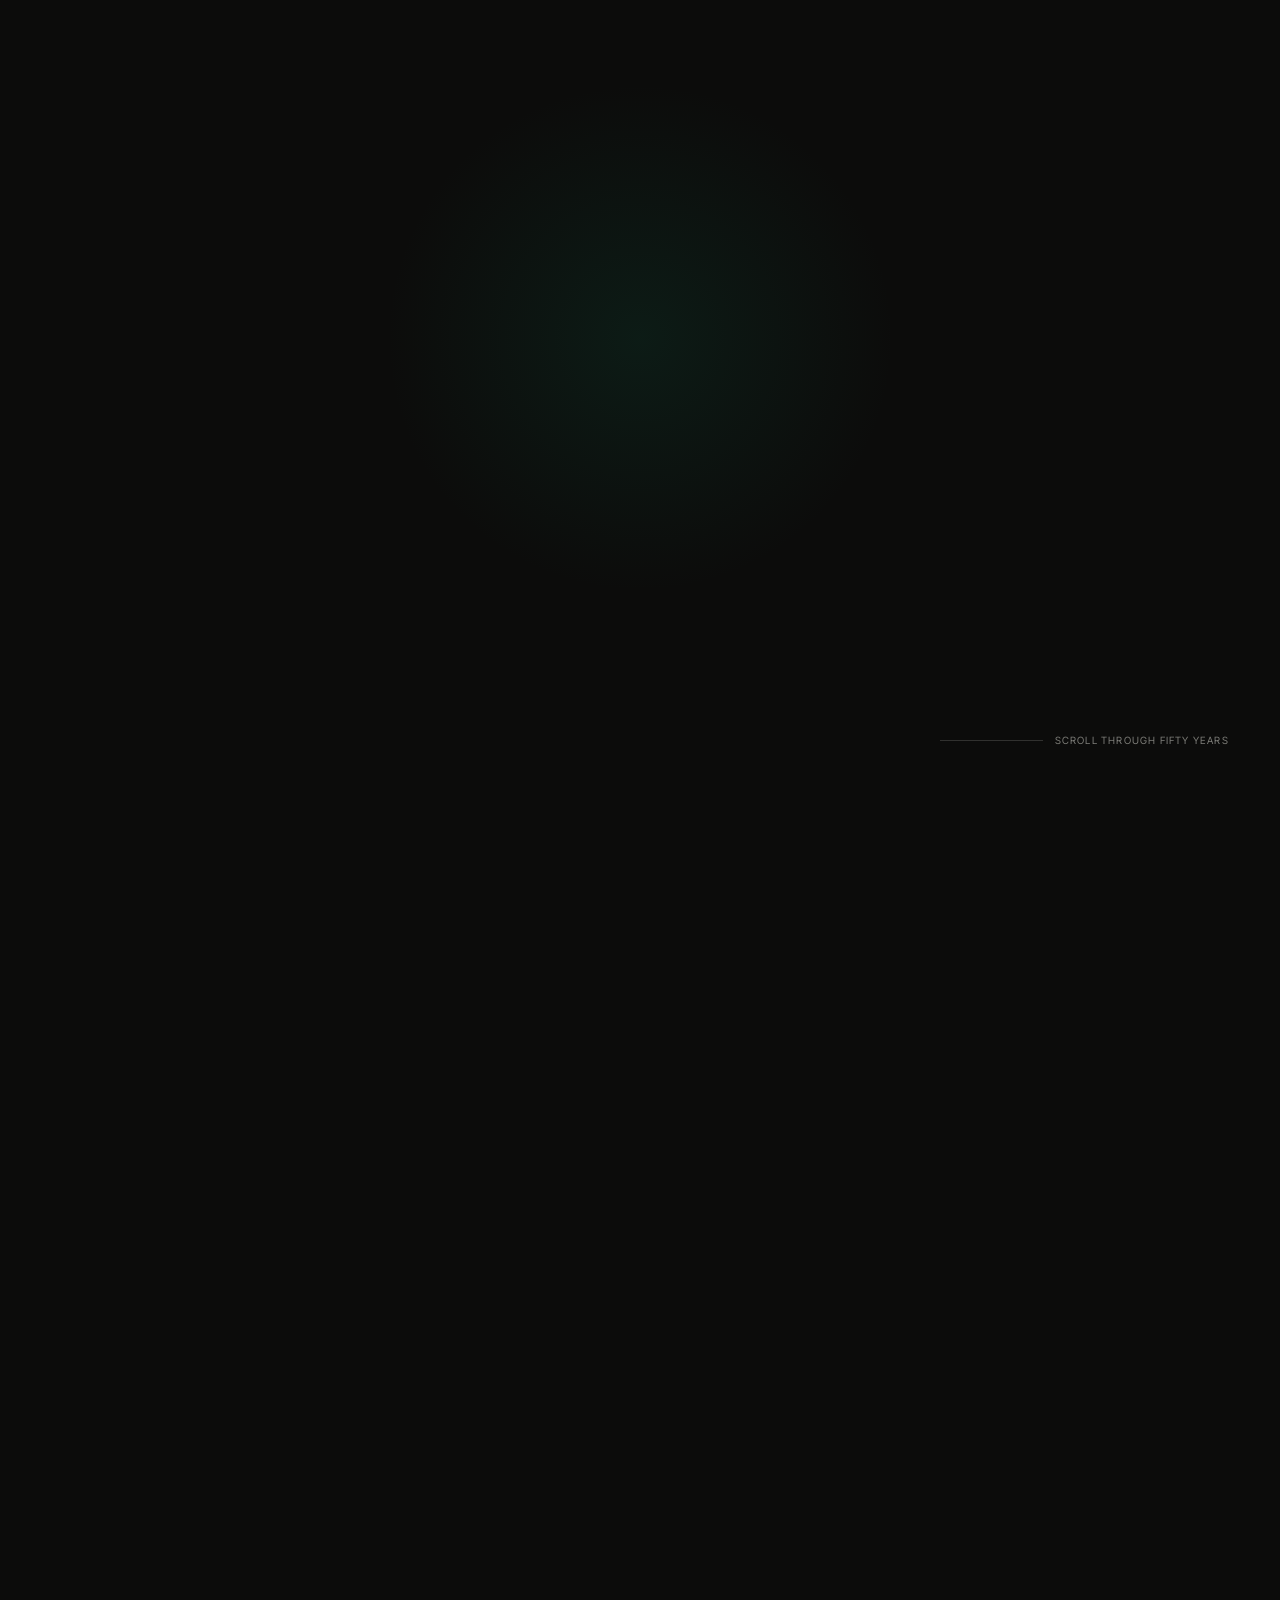
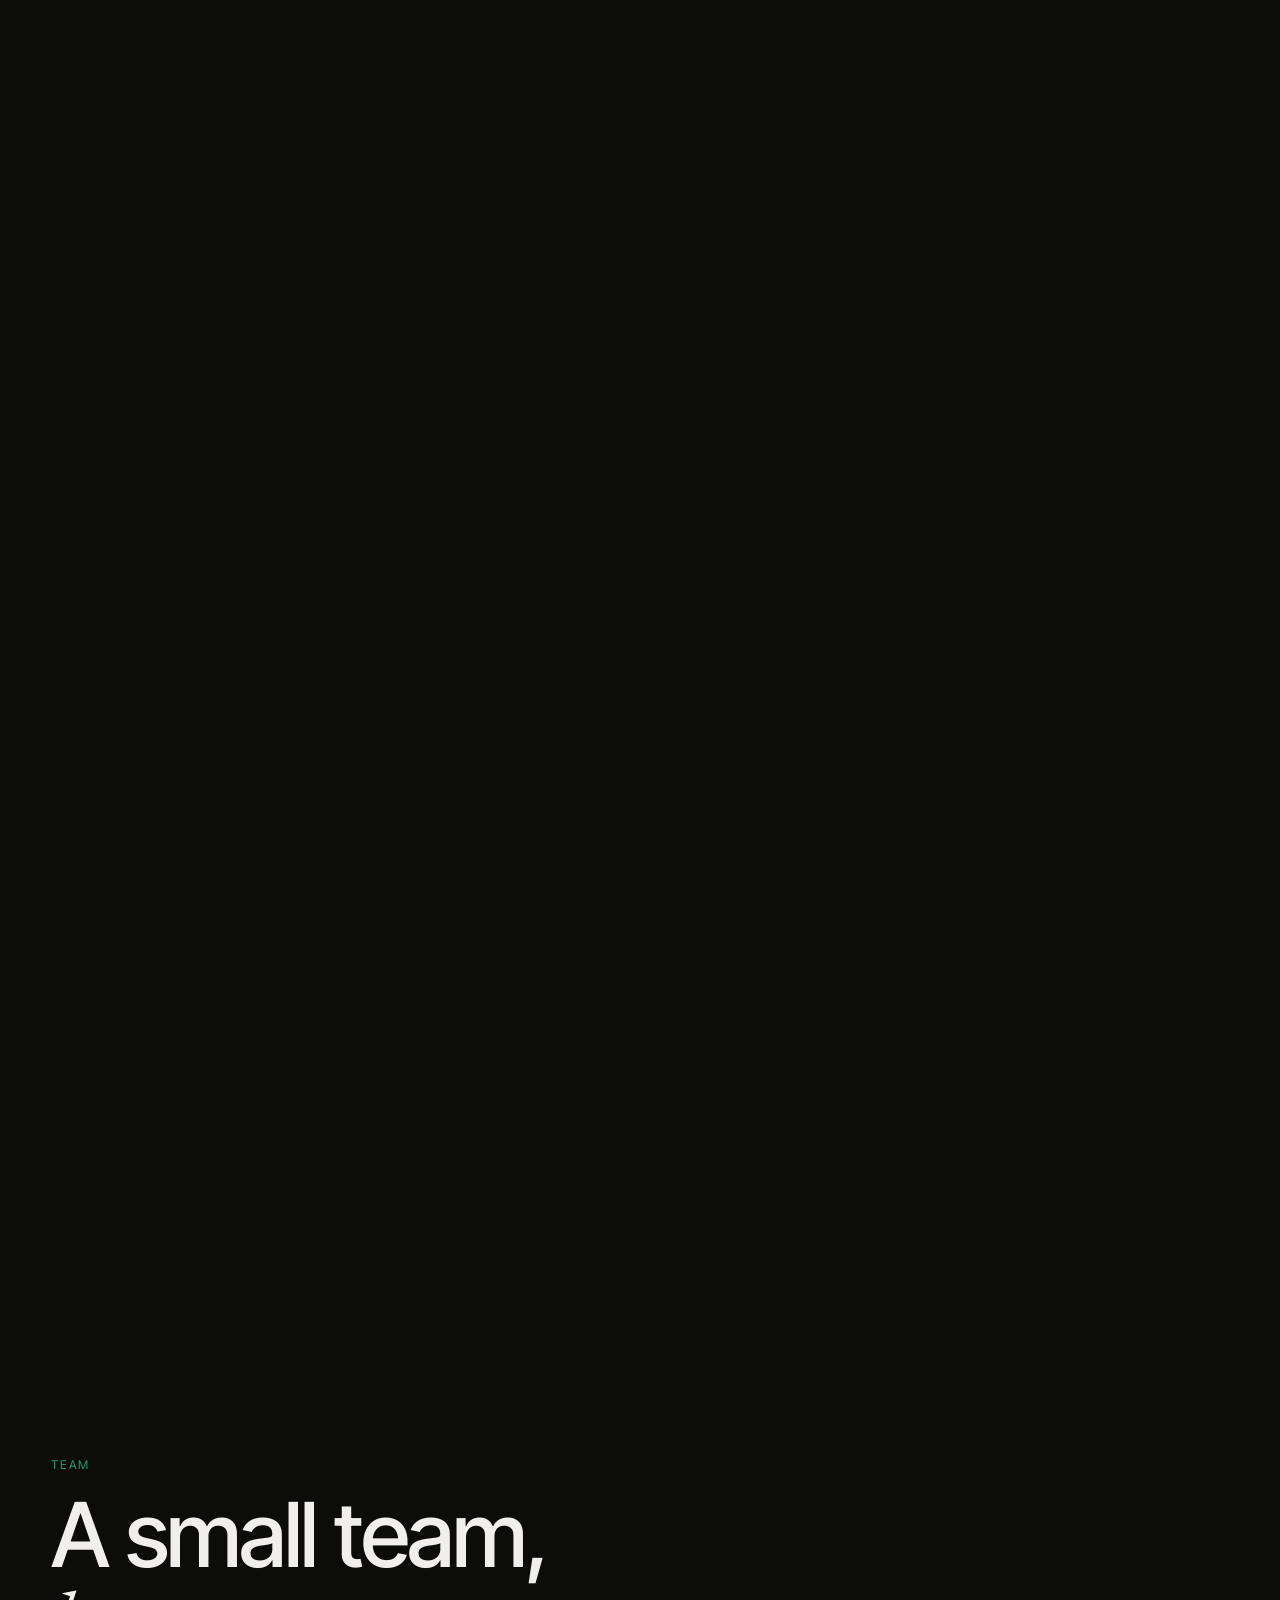
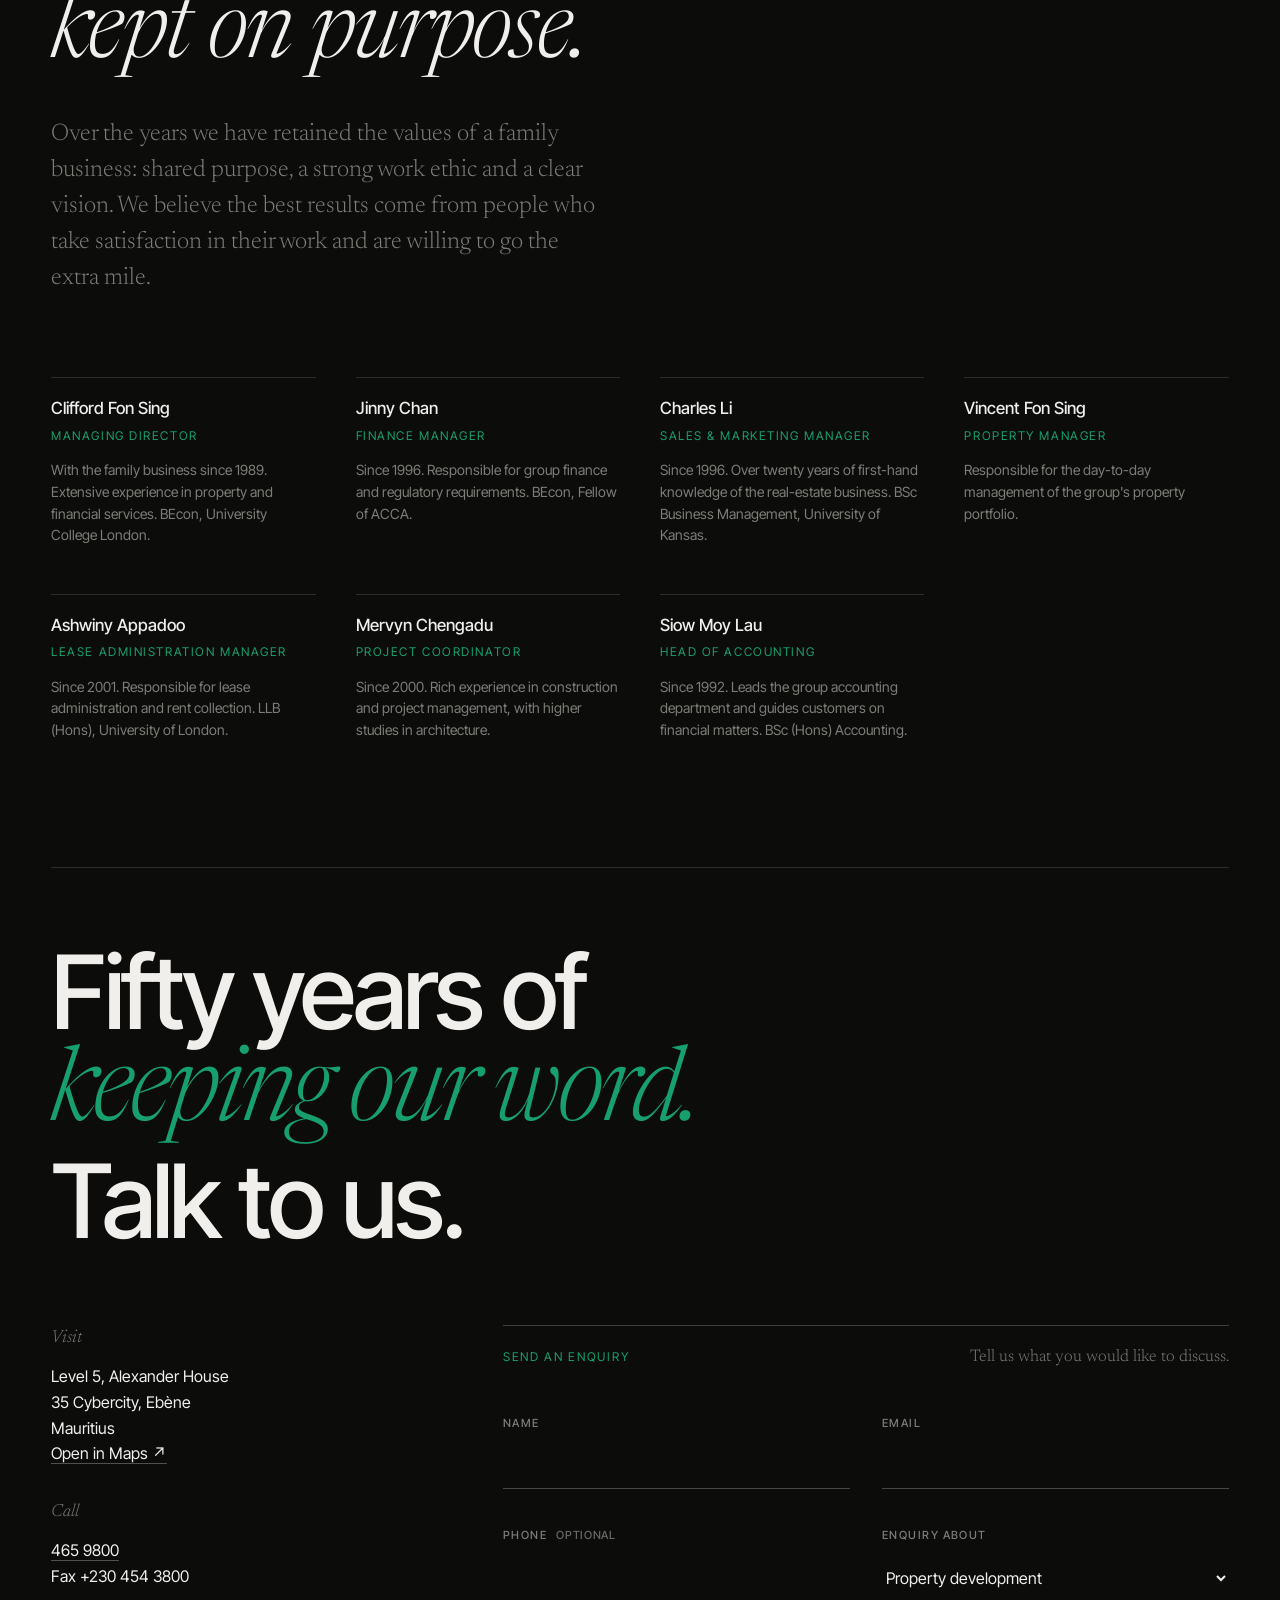
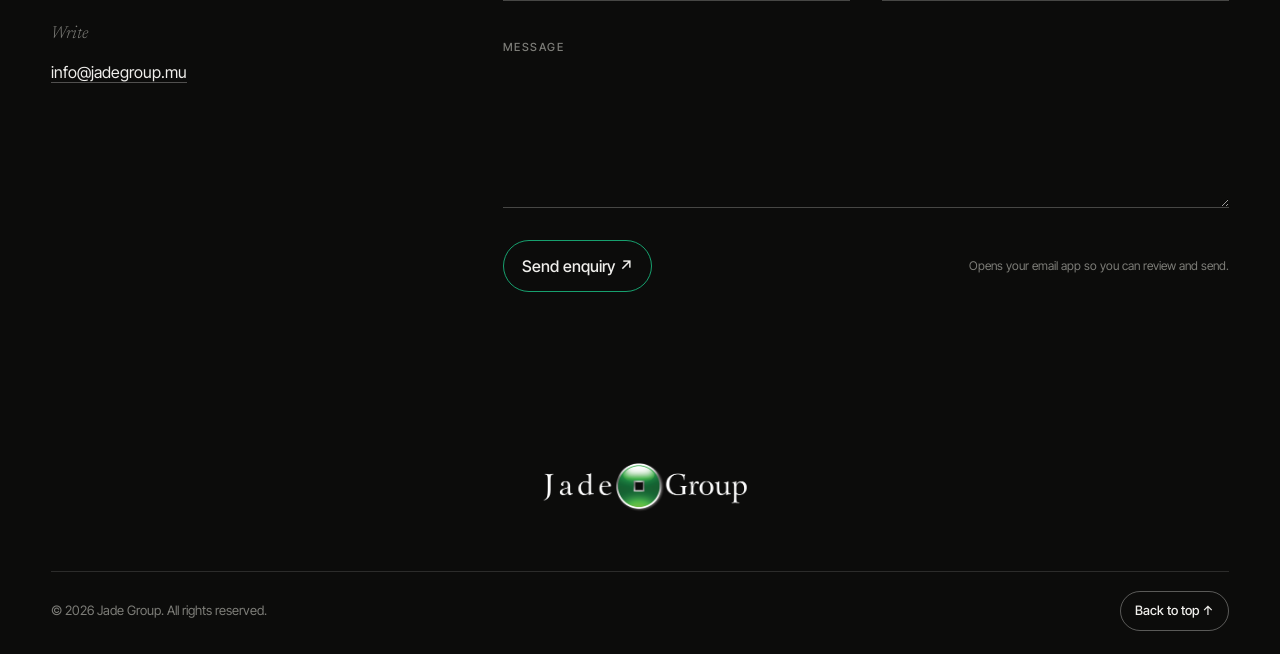
==== commit 544a8da9: "Refine Alexander House aerial and construction sequence" ====
--- a/index.html
+++ b/index.html
@@ -59,7 +59,7 @@
   <link href="https://fonts.googleapis.com/css2?family=Inter+Tight:wght@300;400;500;600&family=Newsreader:ital,opsz,wght@0,6..72,300;0,6..72,400;1,6..72,300;1,6..72,400&display=swap" rel="stylesheet">
 
   <link rel="stylesheet" href="css/style.css?v=20260802-1">
-  <link rel="stylesheet" href="css/ebene.css?v=20260730-6">
+  <link rel="stylesheet" href="css/ebene.css?v=20260803-1">
   <link rel="icon" href="img/favicon.svg?v=20260717-2" type="image/svg+xml">
 </head>
 <body id="top">
@@ -84,7 +84,7 @@
     <section class="hero landmark-map landmark-map--scroll" id="landmark-map" aria-label="Explore Jade landmarks in Ebène">
       <div class="landmark-map__sticky">
         <figure class="landmark-map__image">
-          <img src="img/ebene-landmarks-night-v6.jpg" alt="Night aerial of Ebène Cybercity showing Raffles Tower, Barclays House and Alexander House" fetchpriority="high" decoding="async">
+          <img src="img/ebene-landmarks-night-v9.jpg" alt="Night aerial of Ebène Cybercity showing Raffles Tower, Barclays House and Alexander House" fetchpriority="high" decoding="async">
         </figure>
         <div class="landmark-map__shade" aria-hidden="true"></div>
 
@@ -181,7 +181,7 @@
         </div>
 
         <div class="build__meter" aria-hidden="true">
-          <span class="build__level" id="build-level">Level 1</span>
+          <span class="build__level" id="build-level">Under construction</span>
           <span class="build__track"><i id="build-fill"></i></span>
         </div>
       </div>
@@ -453,7 +453,7 @@
                 <option value="Property development">Property development</option>
                 <option value="Property management">Property management</option>
                 <option value="Investment">Investment</option>
-                <option value="Leasing">Leasing</option>
+                <option value="Property Rent/Selling">Property Rent/Selling</option>
                 <option value="General enquiry">General enquiry</option>
               </select>
             </label>
@@ -503,7 +503,7 @@
   </footer>
 
   <script src="js/project-orbit.js?v=20260717-7"></script>
-  <script src="js/build-sequence.js?v=20260803-1"></script>
+  <script src="js/build-sequence.js?v=20260803-2"></script>
   <script src="js/main.js?v=20260730-4"></script>
   <script src="js/ebene.js?v=20260801-1"></script>
 </body>
--- a/css/ebene.css
+++ b/css/ebene.css
@@ -124,6 +124,7 @@
   font-style: italic;
   font-weight: 300;
   line-height: .82;
+  margin-top: .09em;
 }
 .map-pins {
   position: absolute;
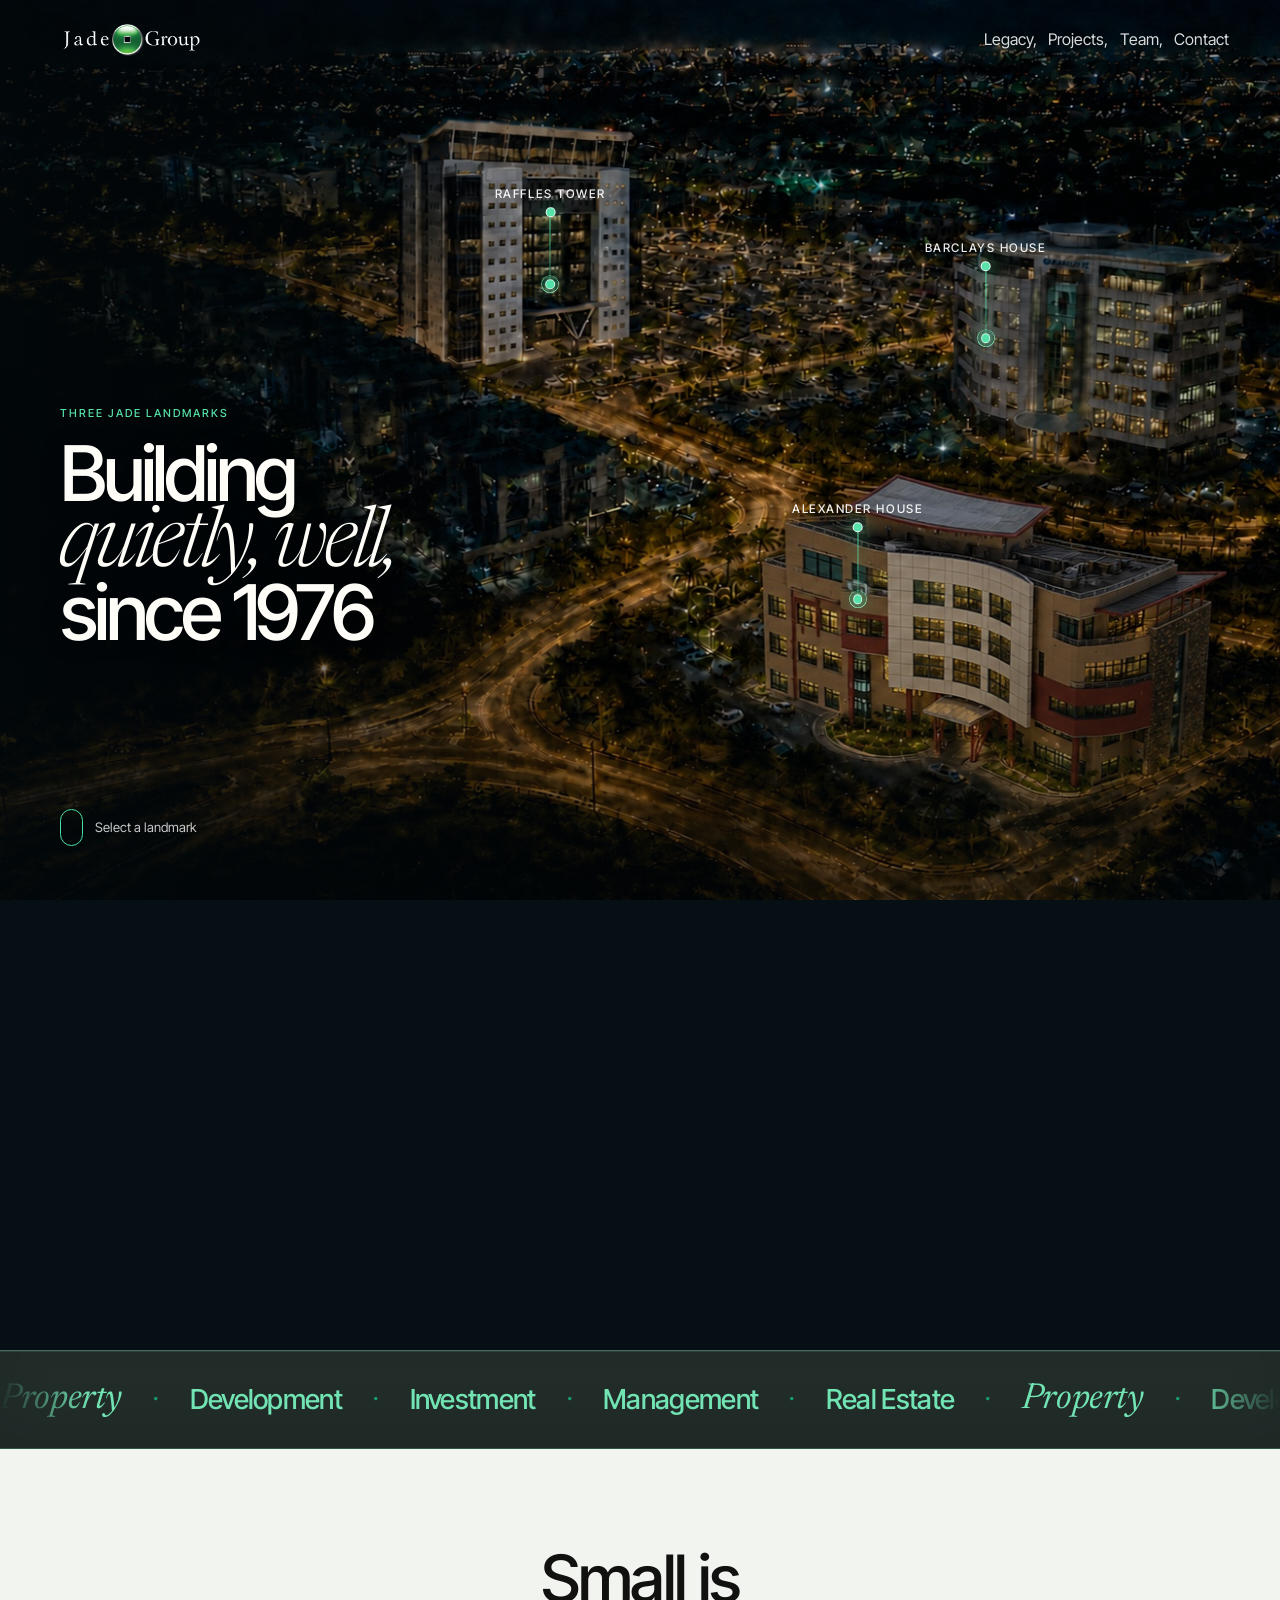
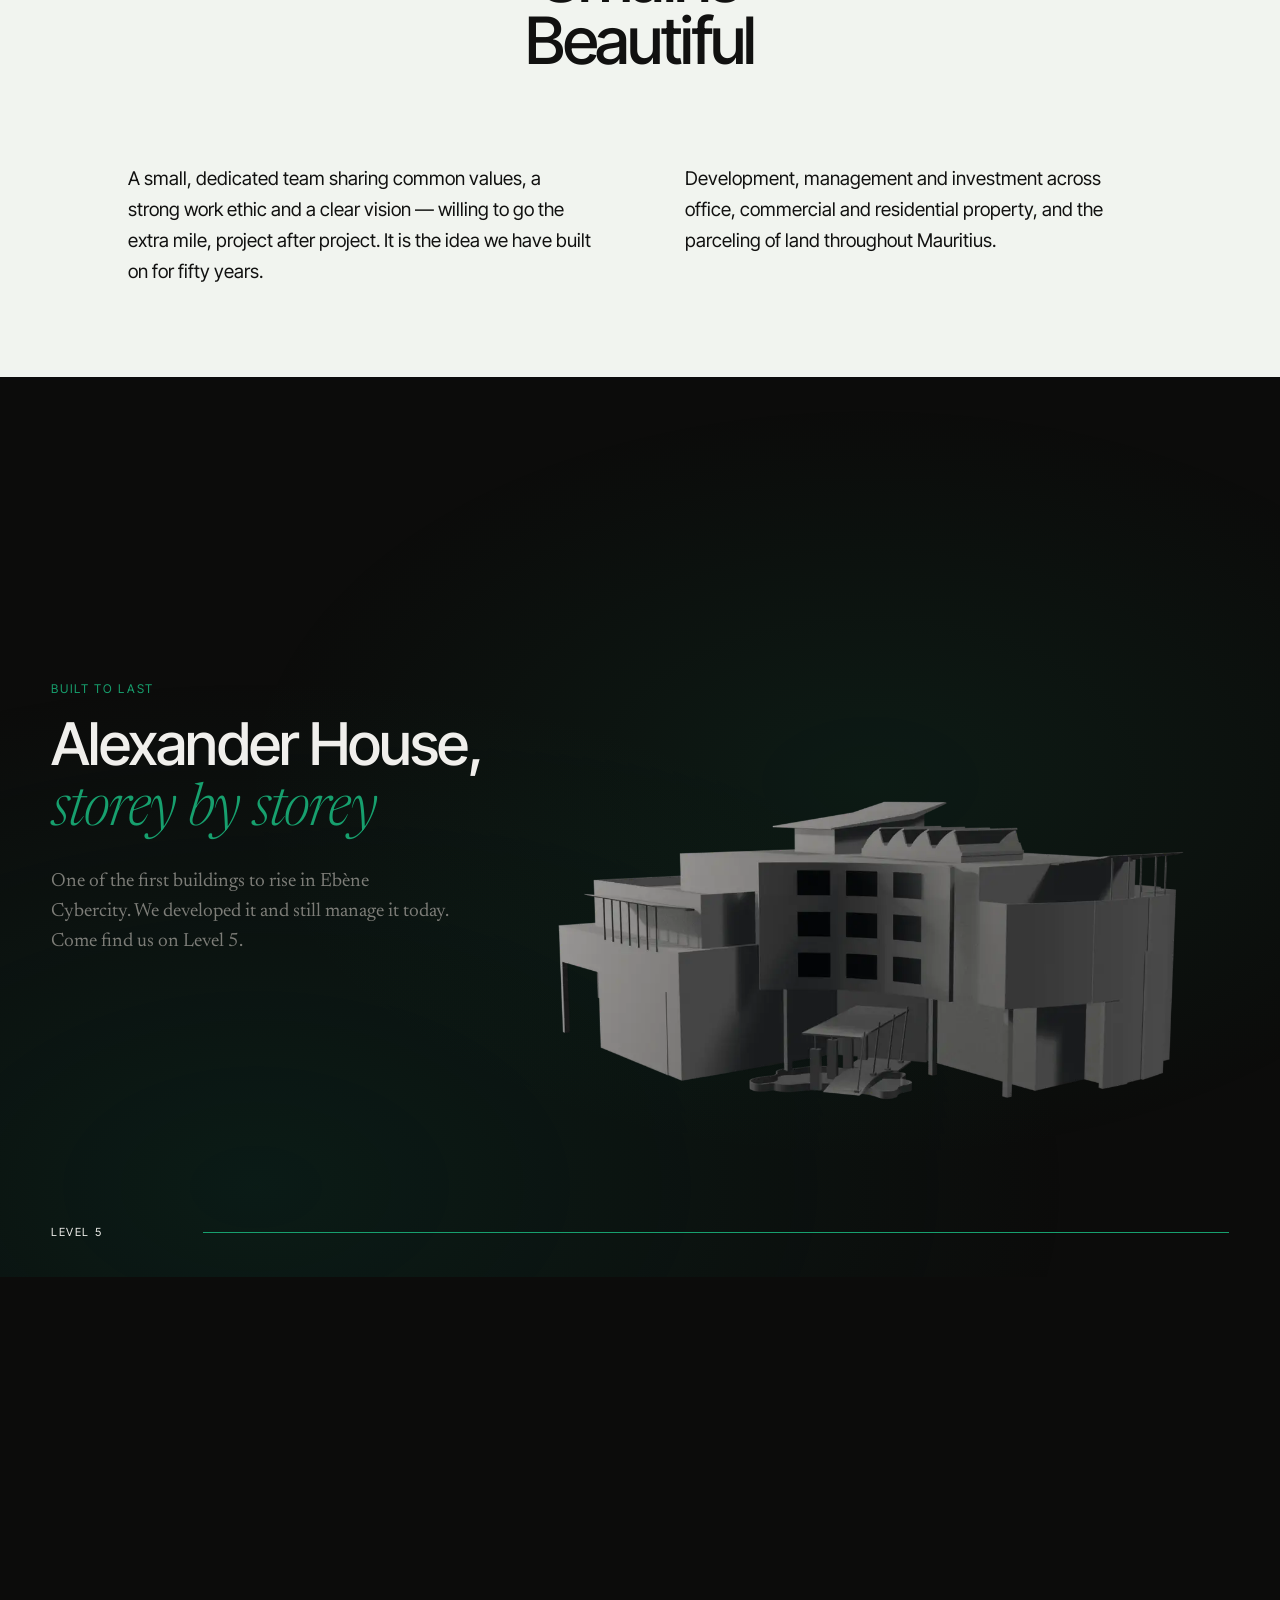
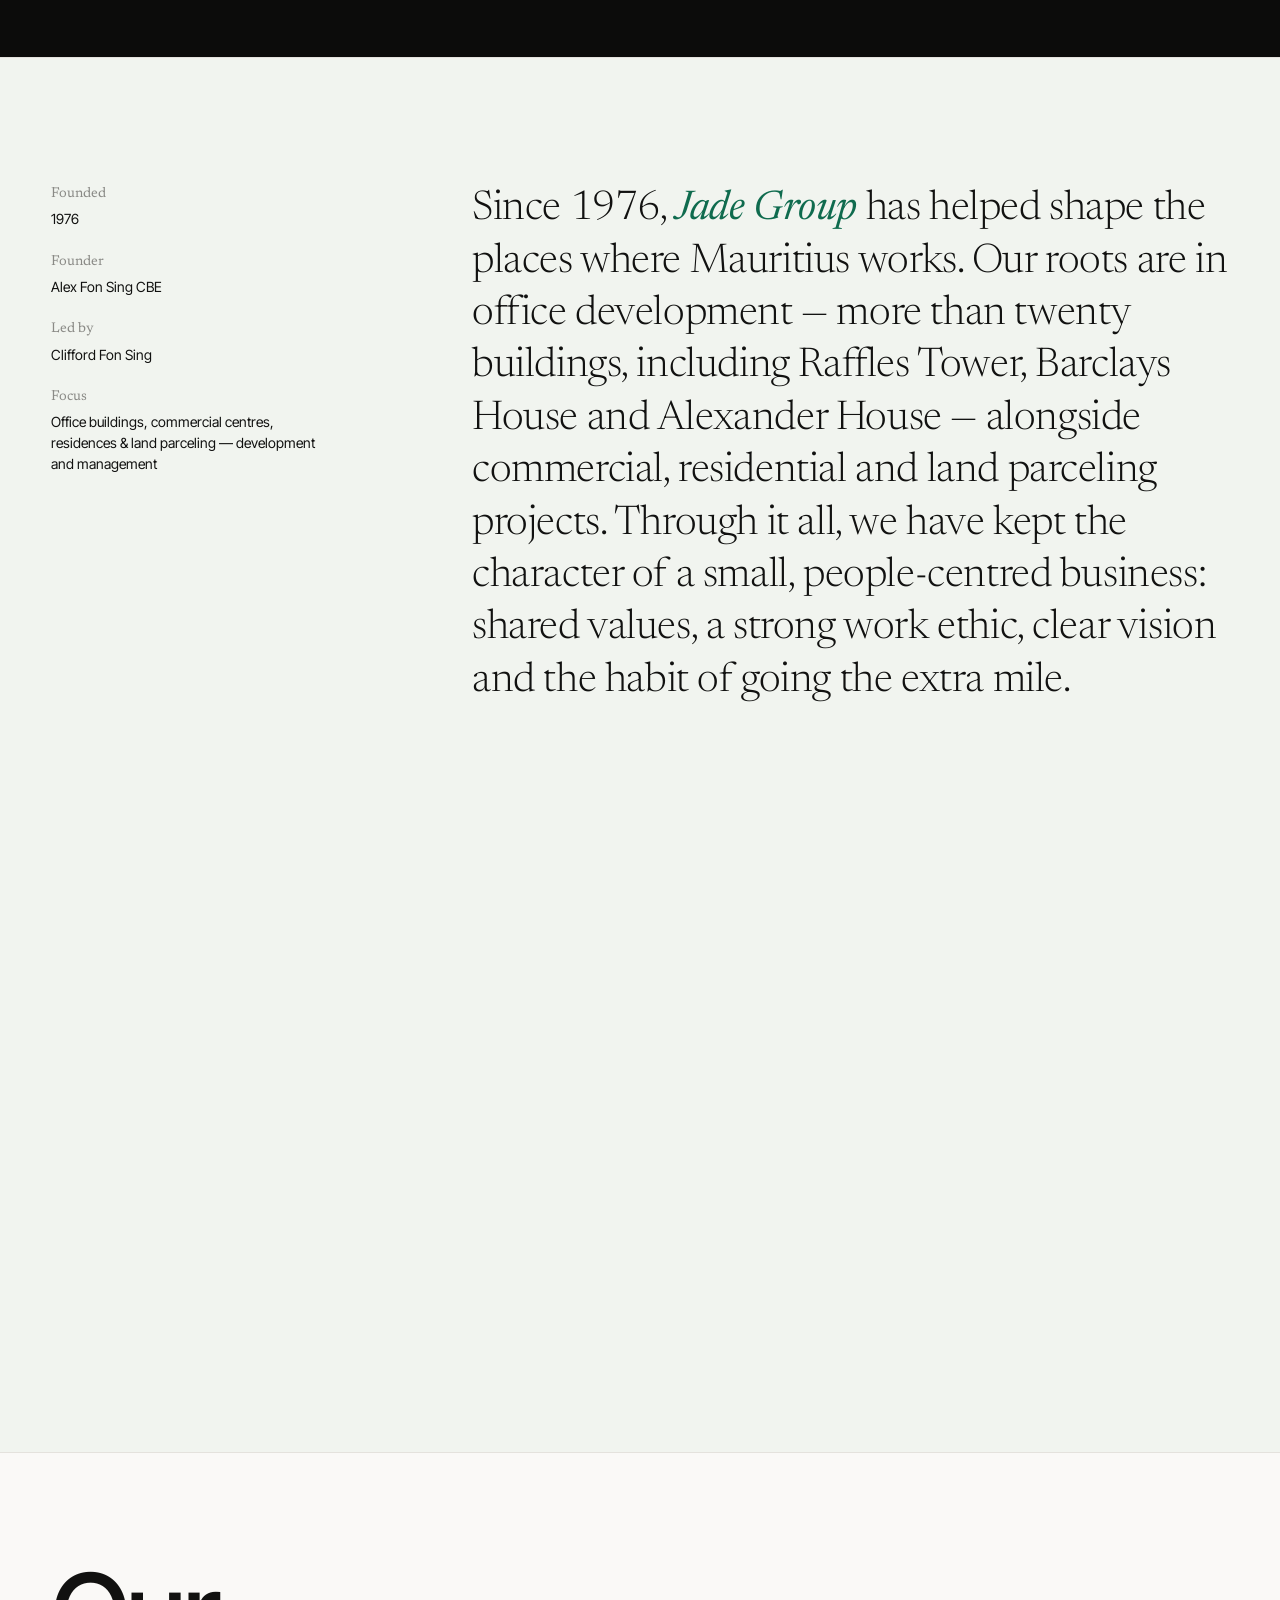
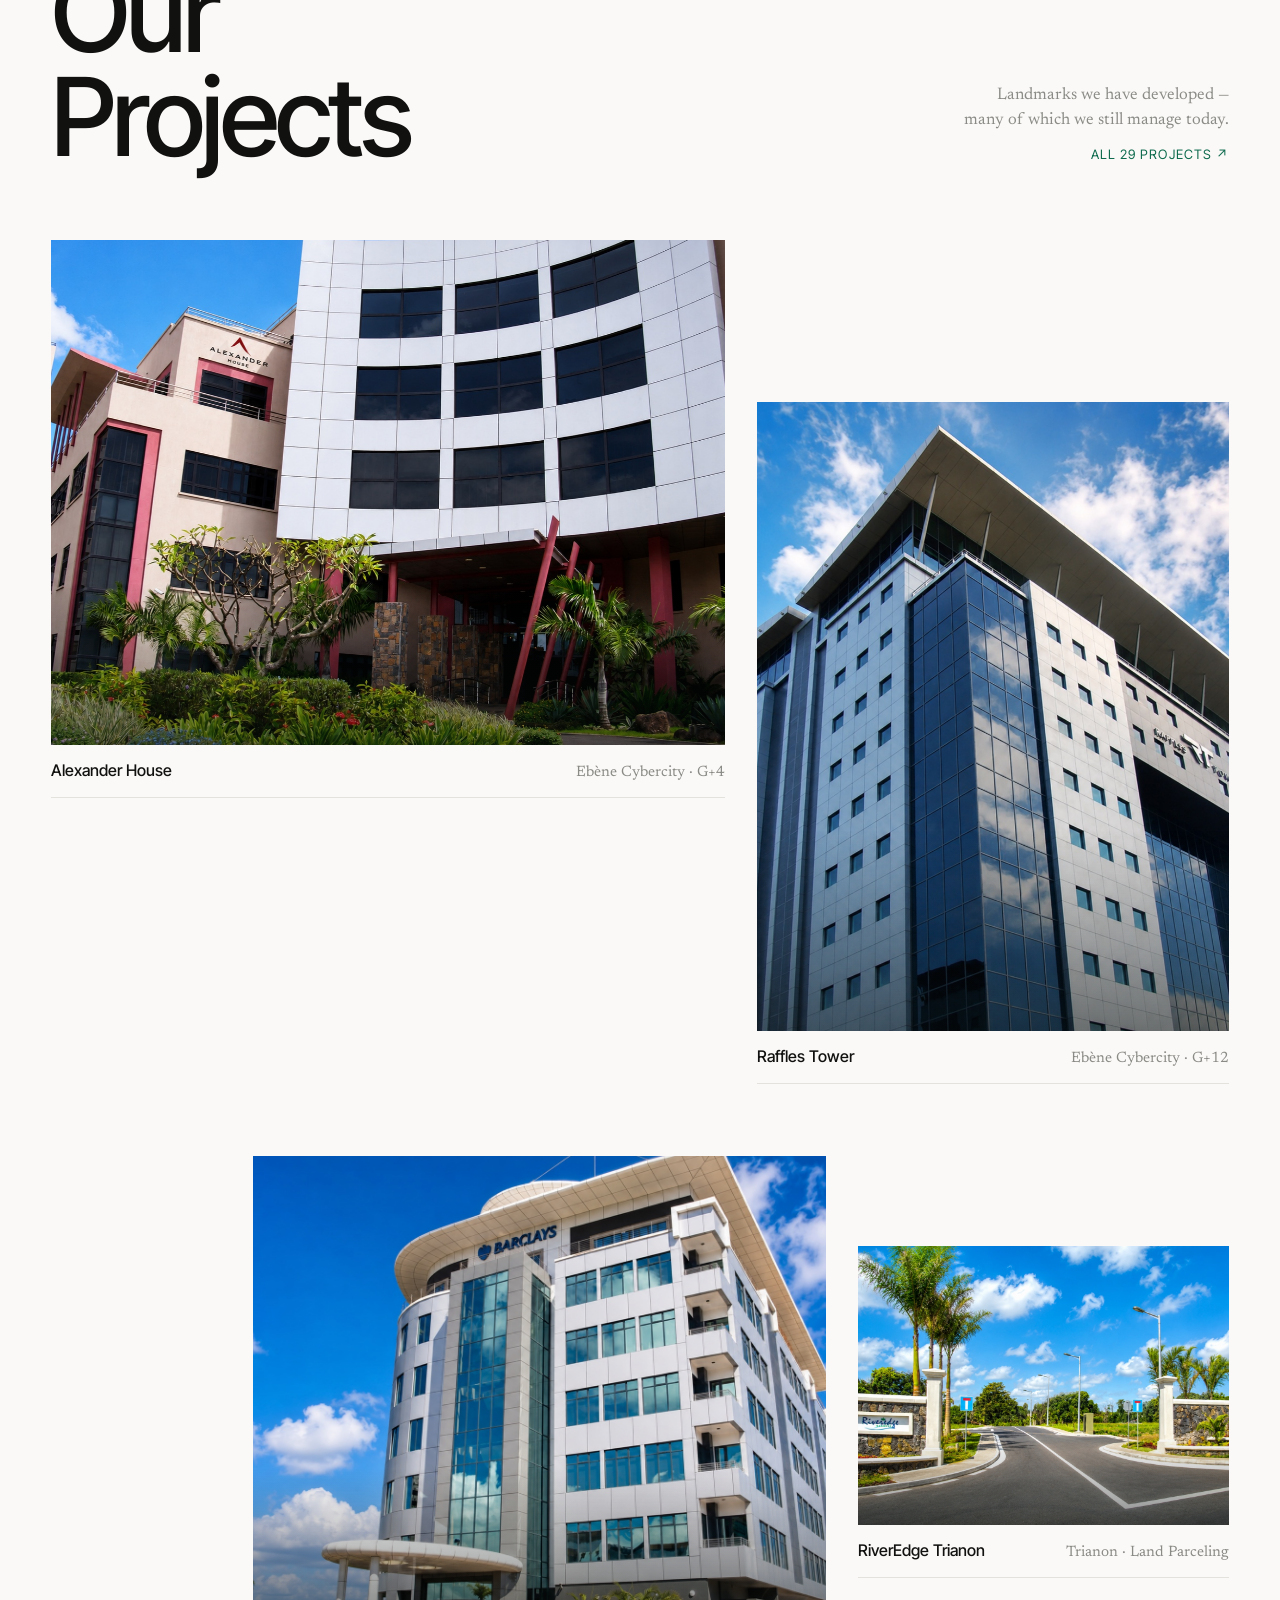
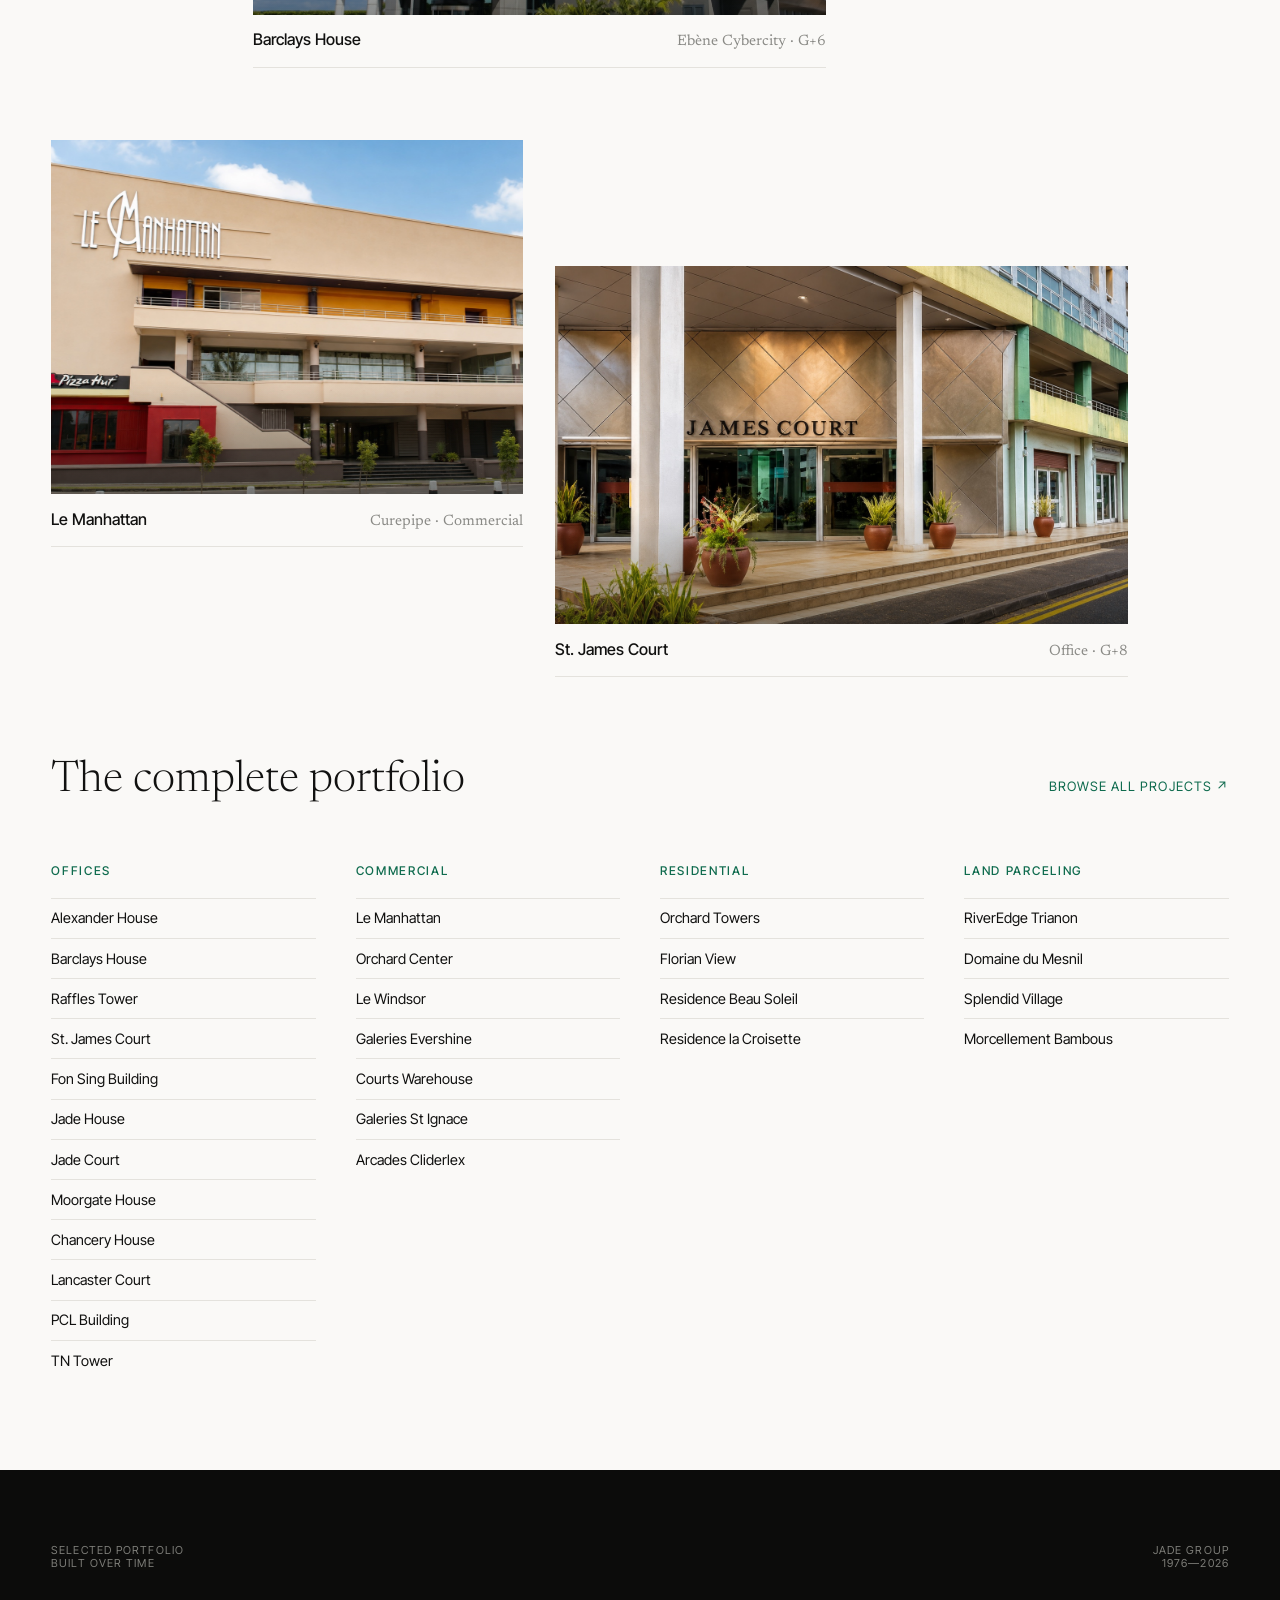
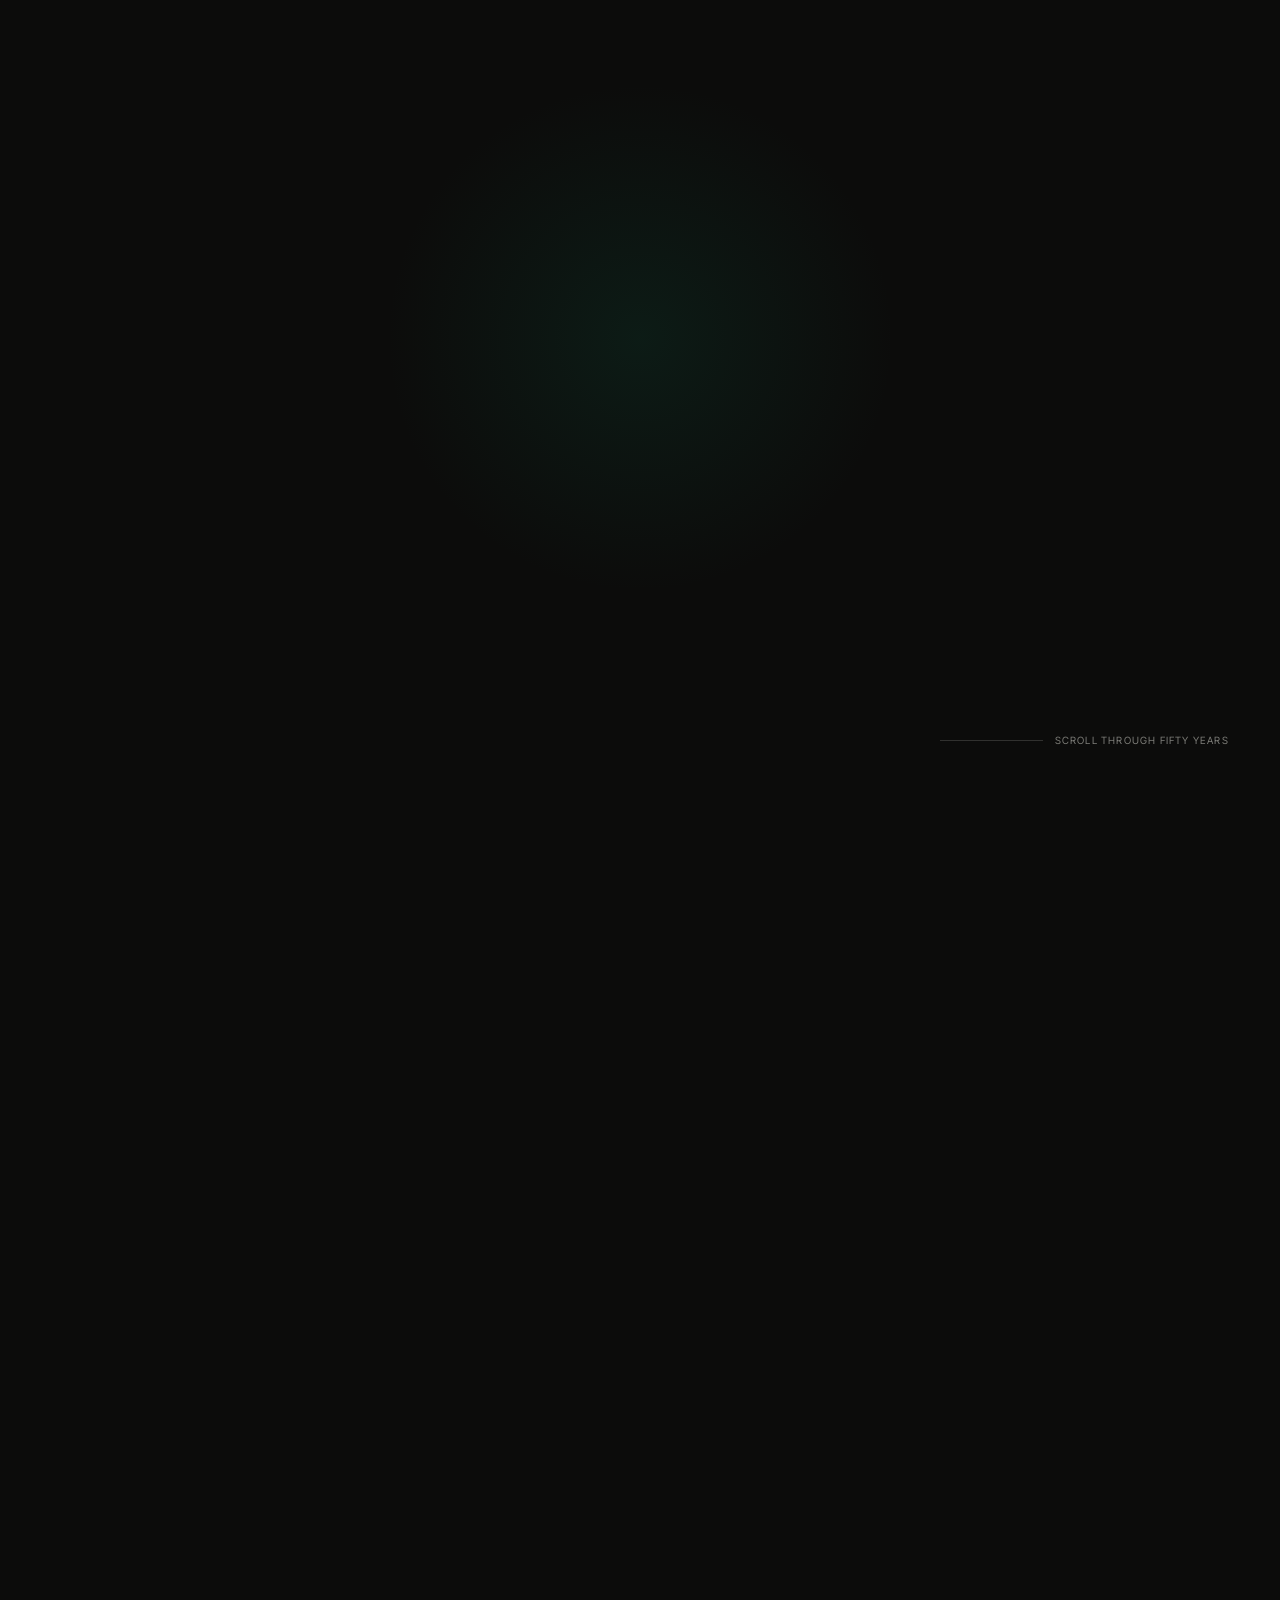
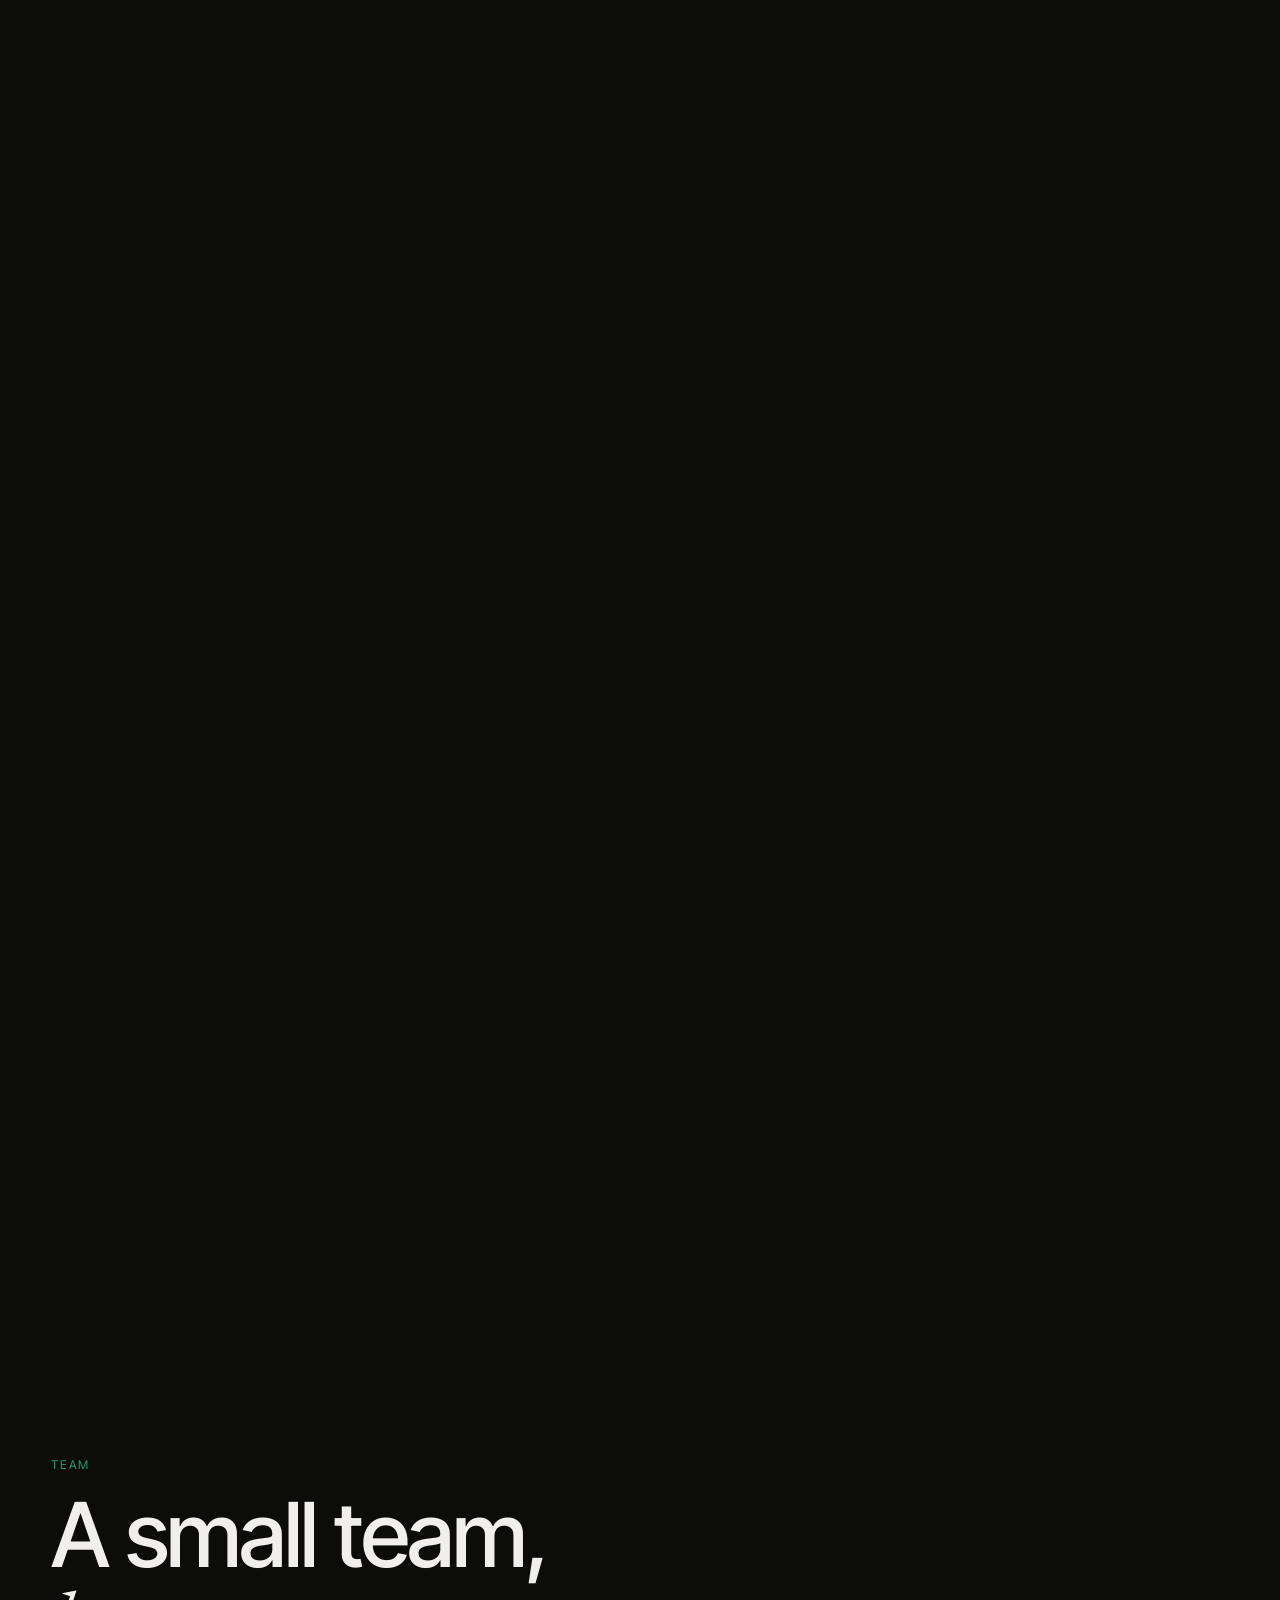
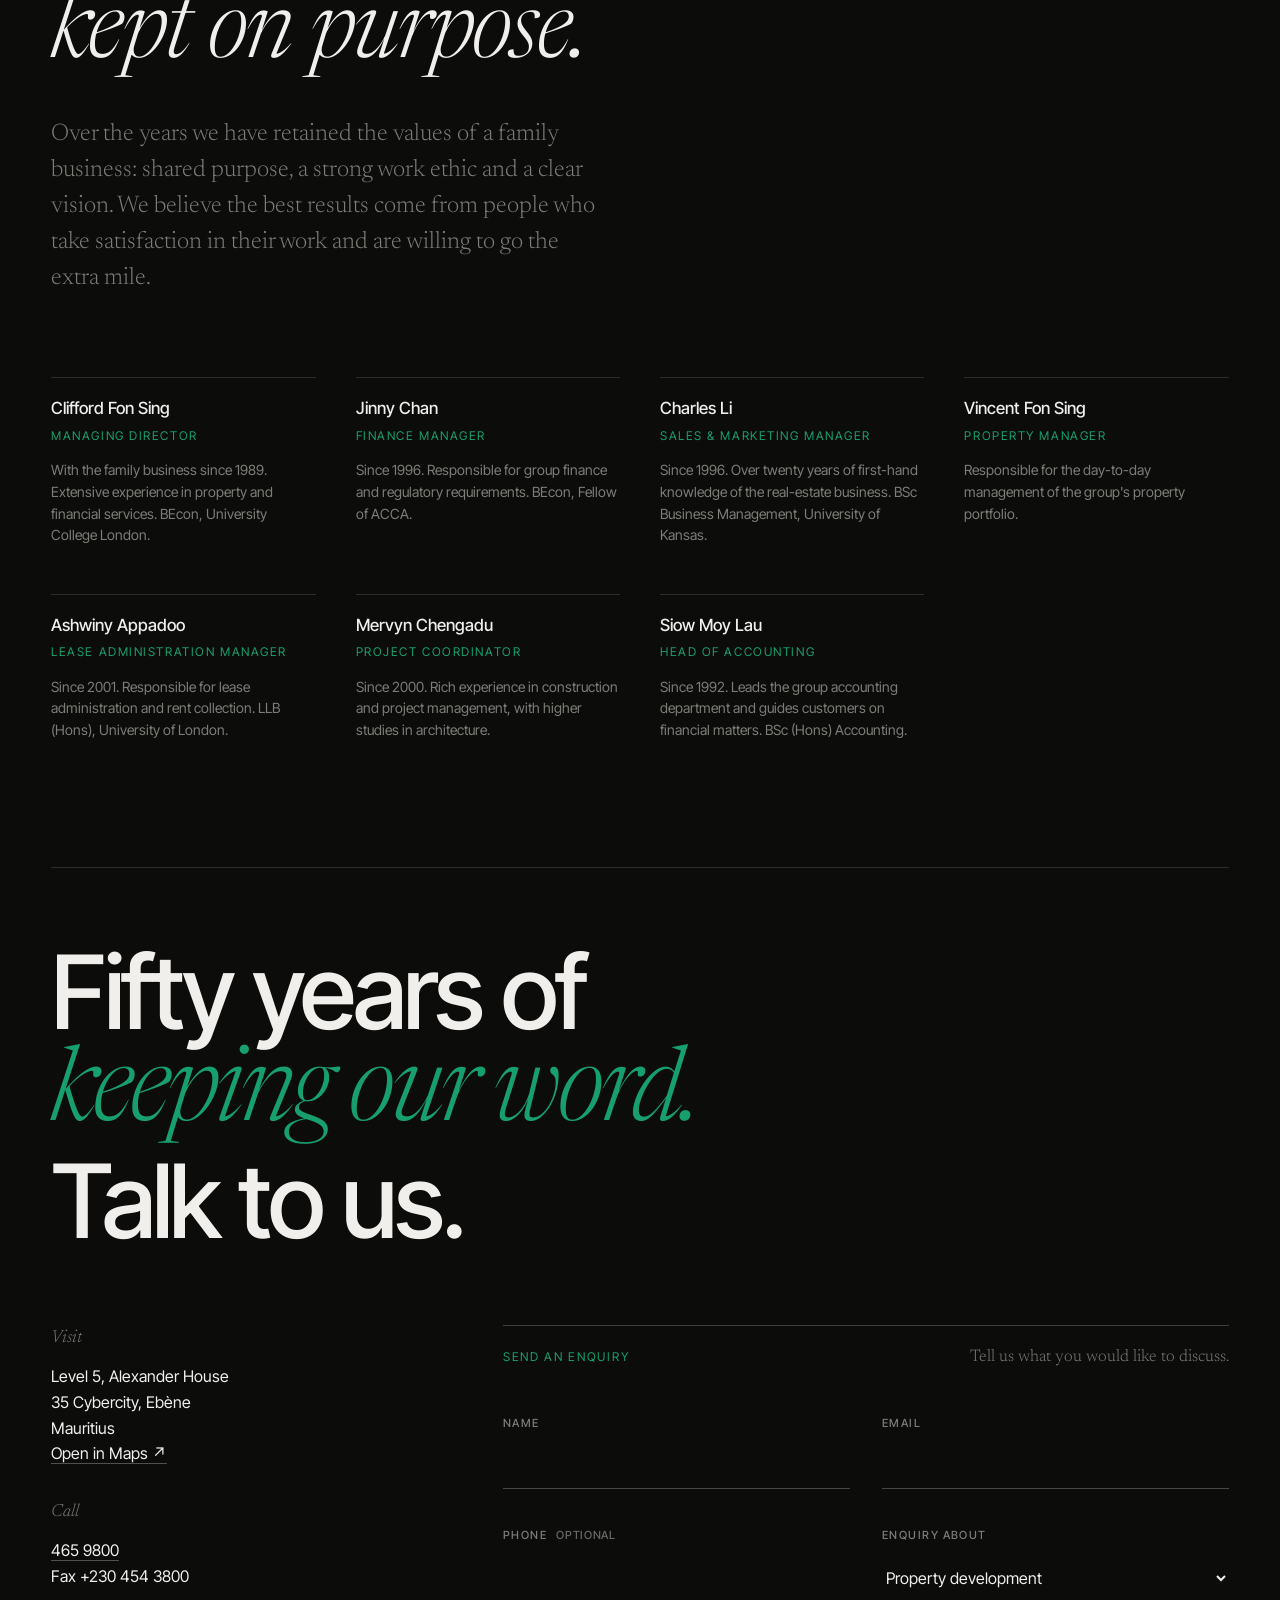
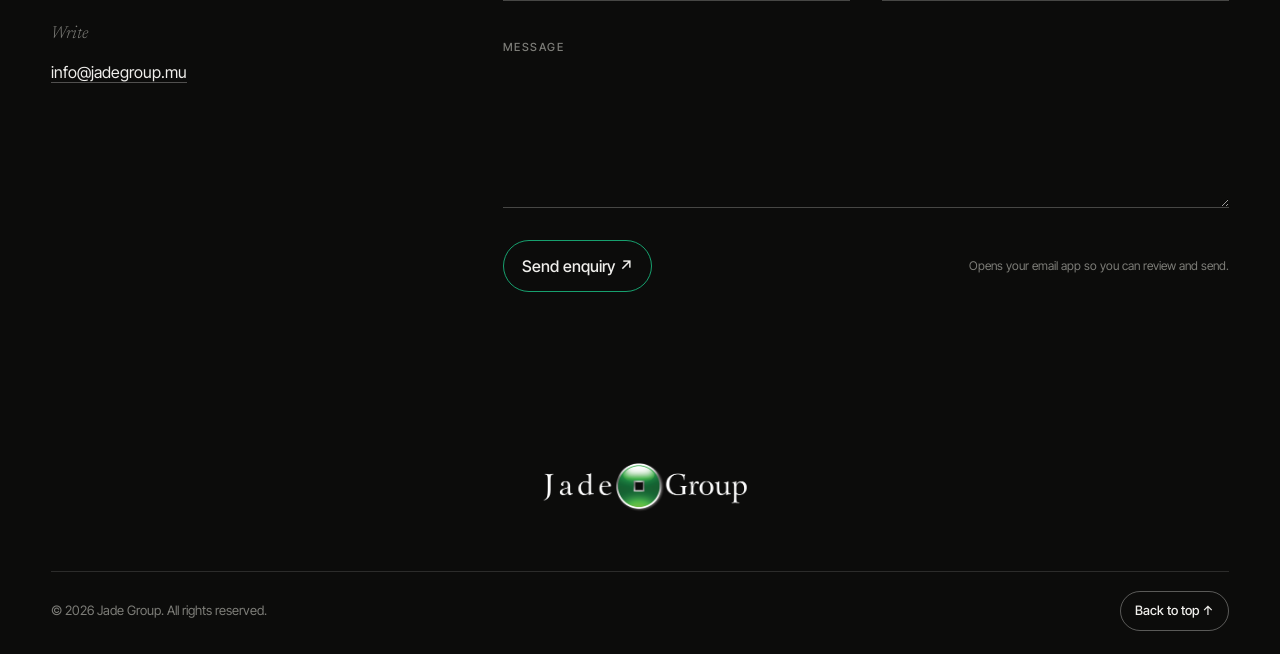
==== commit 11d848ae: "Update Alexander House construction renders" ====
--- a/index.html
+++ b/index.html
@@ -503,7 +503,7 @@
   </footer>
 
   <script src="js/project-orbit.js?v=20260717-7"></script>
-  <script src="js/build-sequence.js?v=20260803-2"></script>
+  <script src="js/build-sequence.js?v=20260803-5"></script>
   <script src="js/main.js?v=20260730-4"></script>
   <script src="js/ebene.js?v=20260801-1"></script>
 </body>
